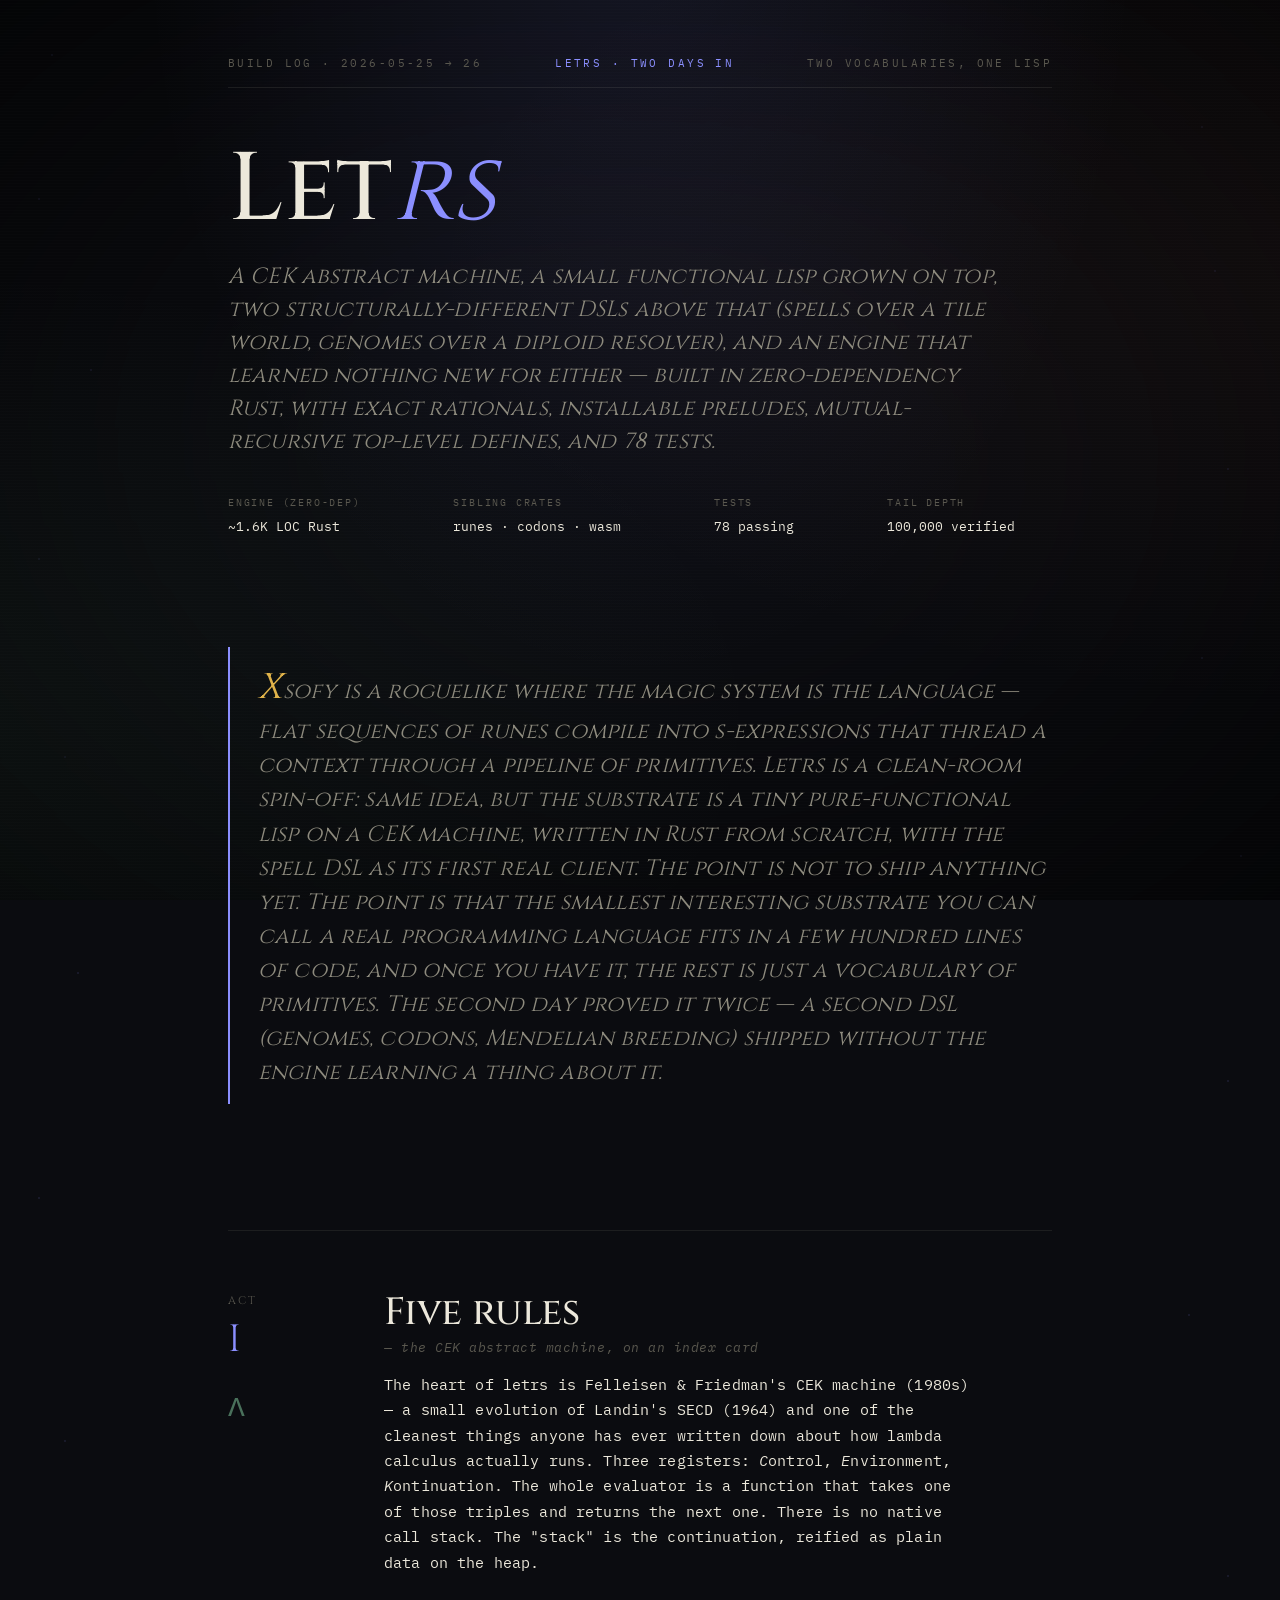
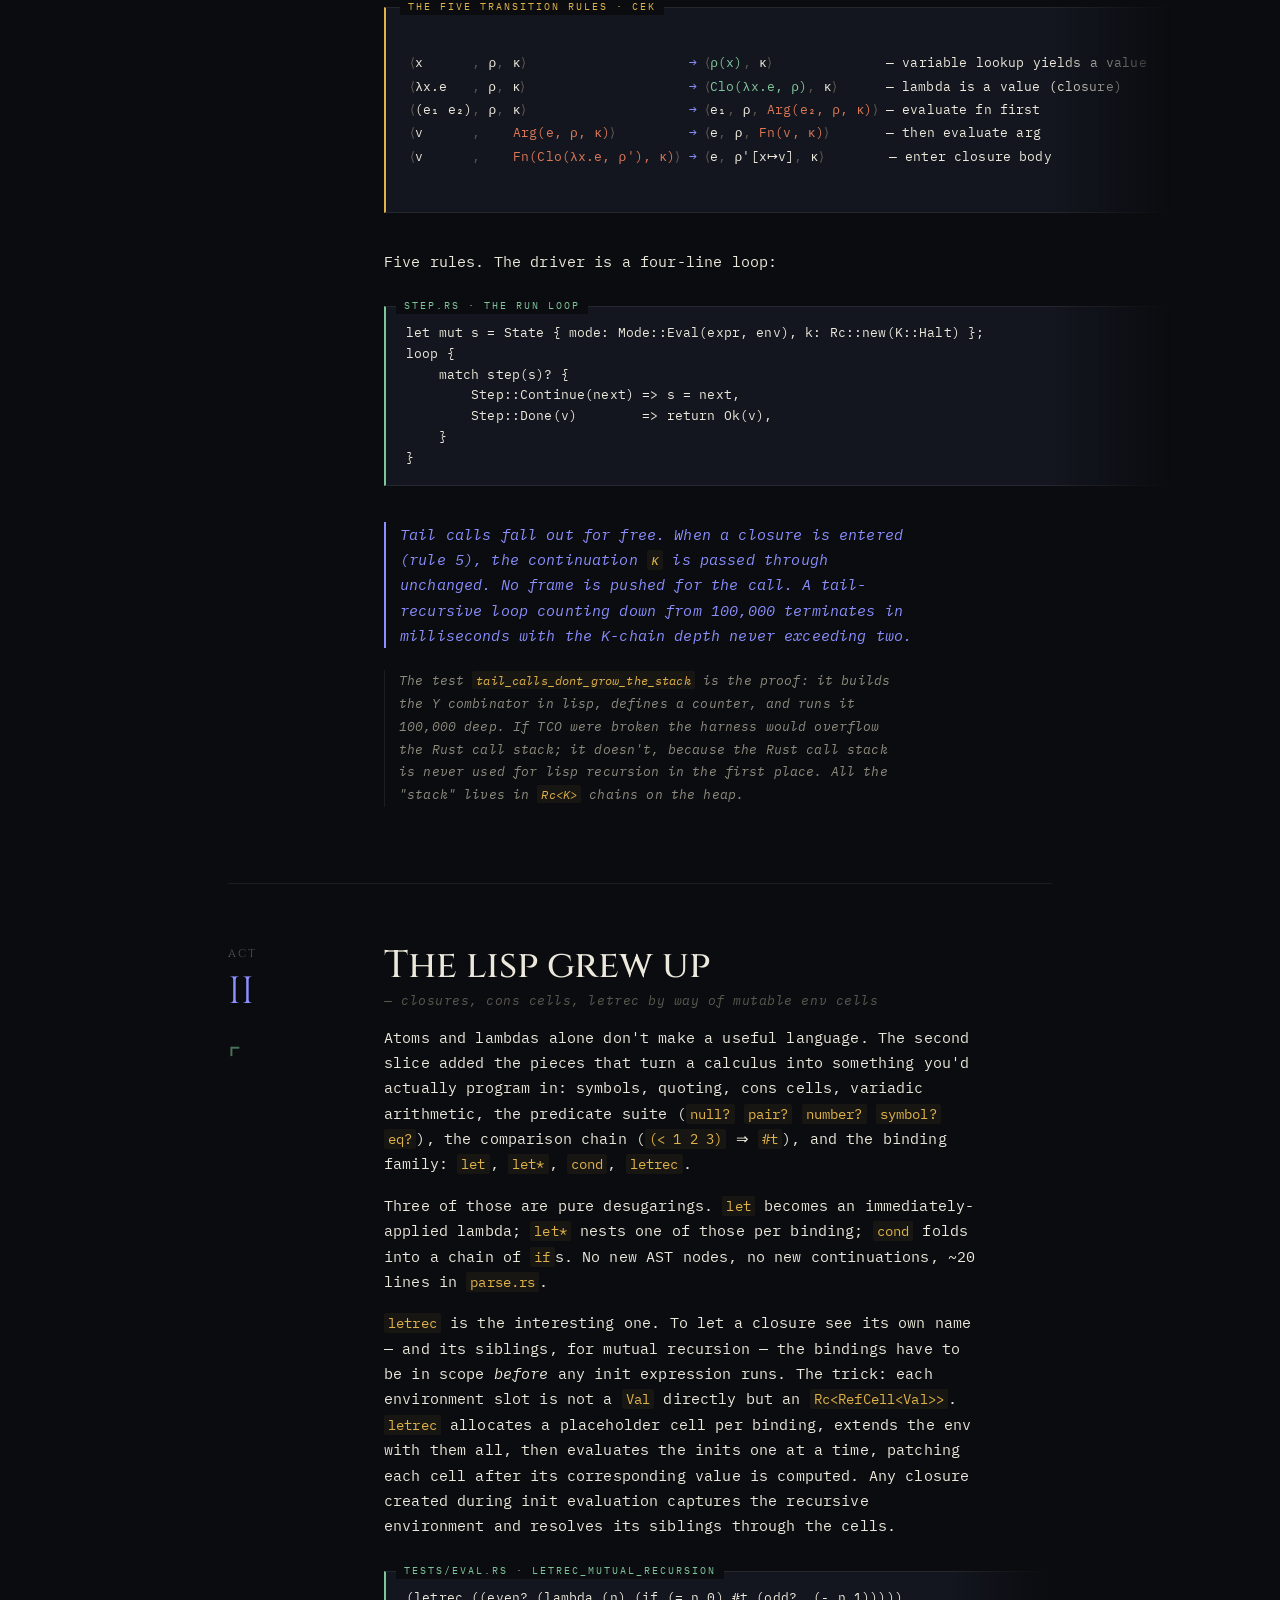
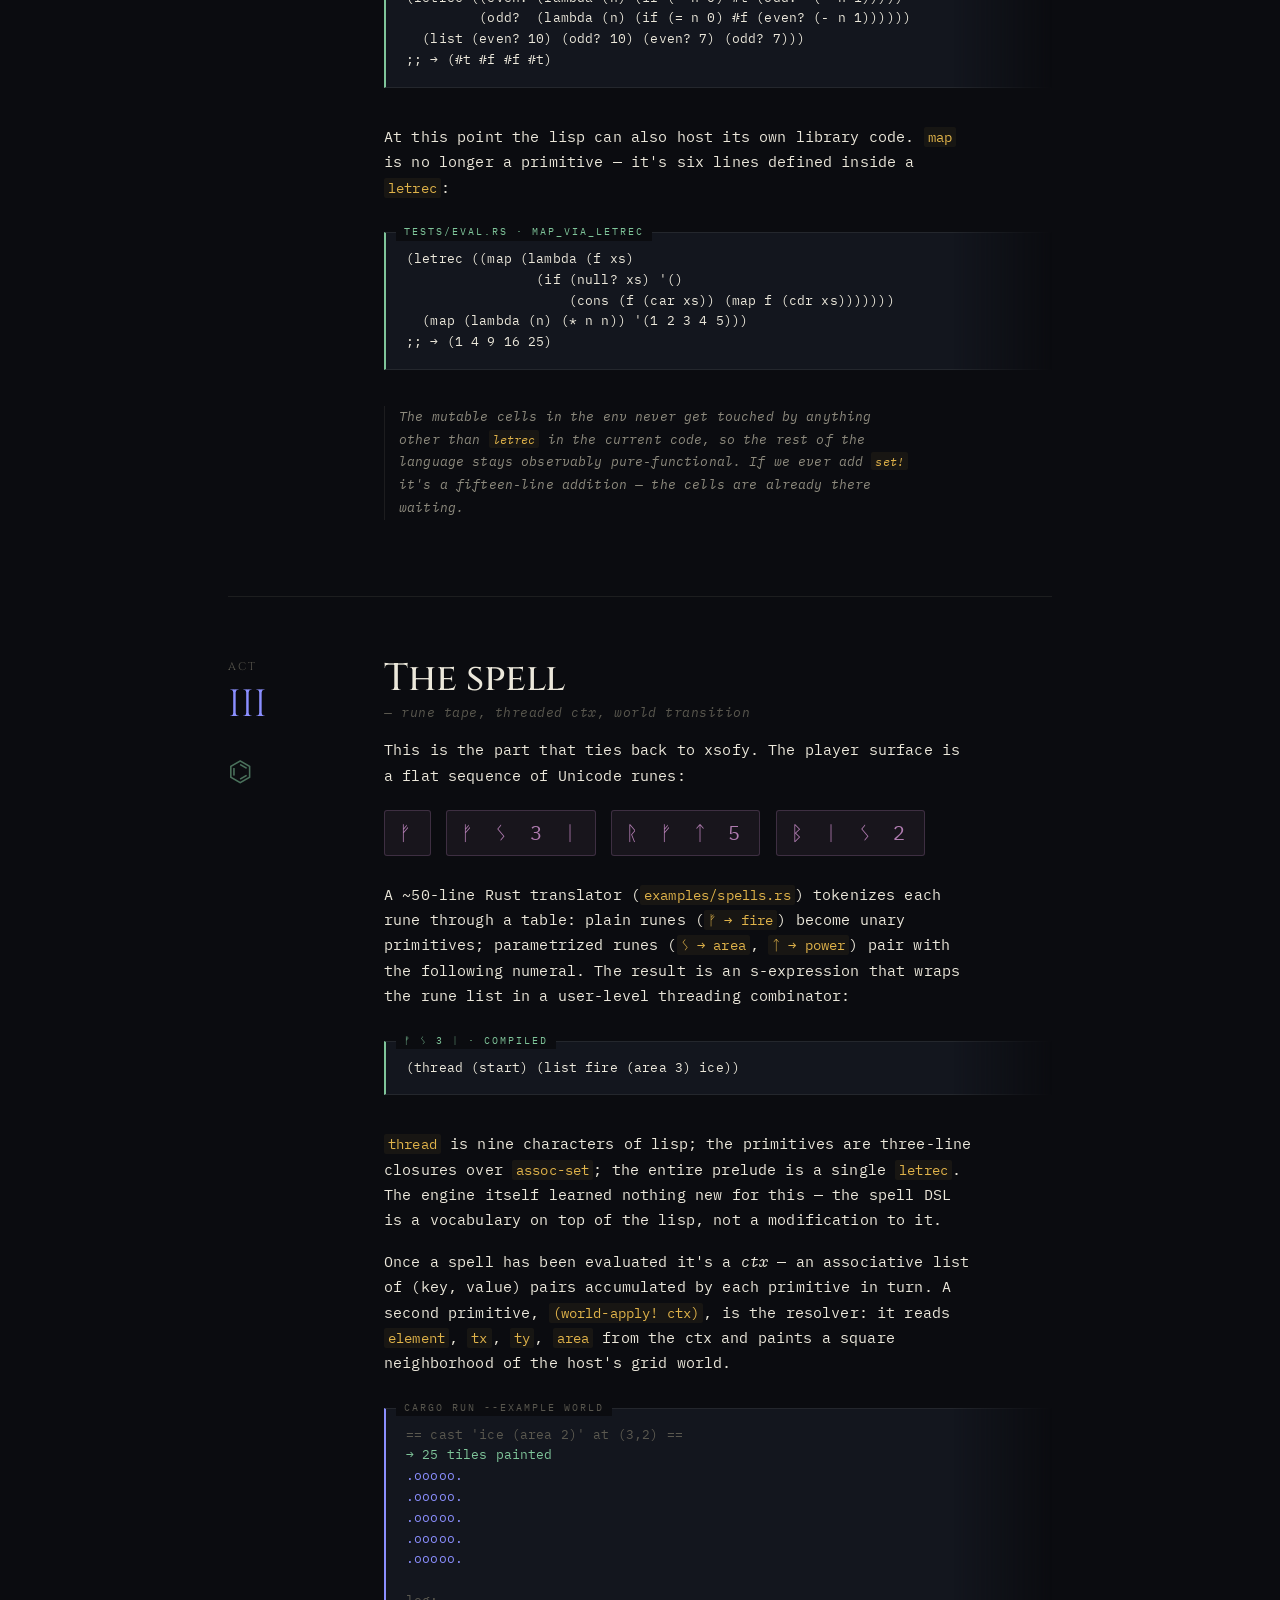
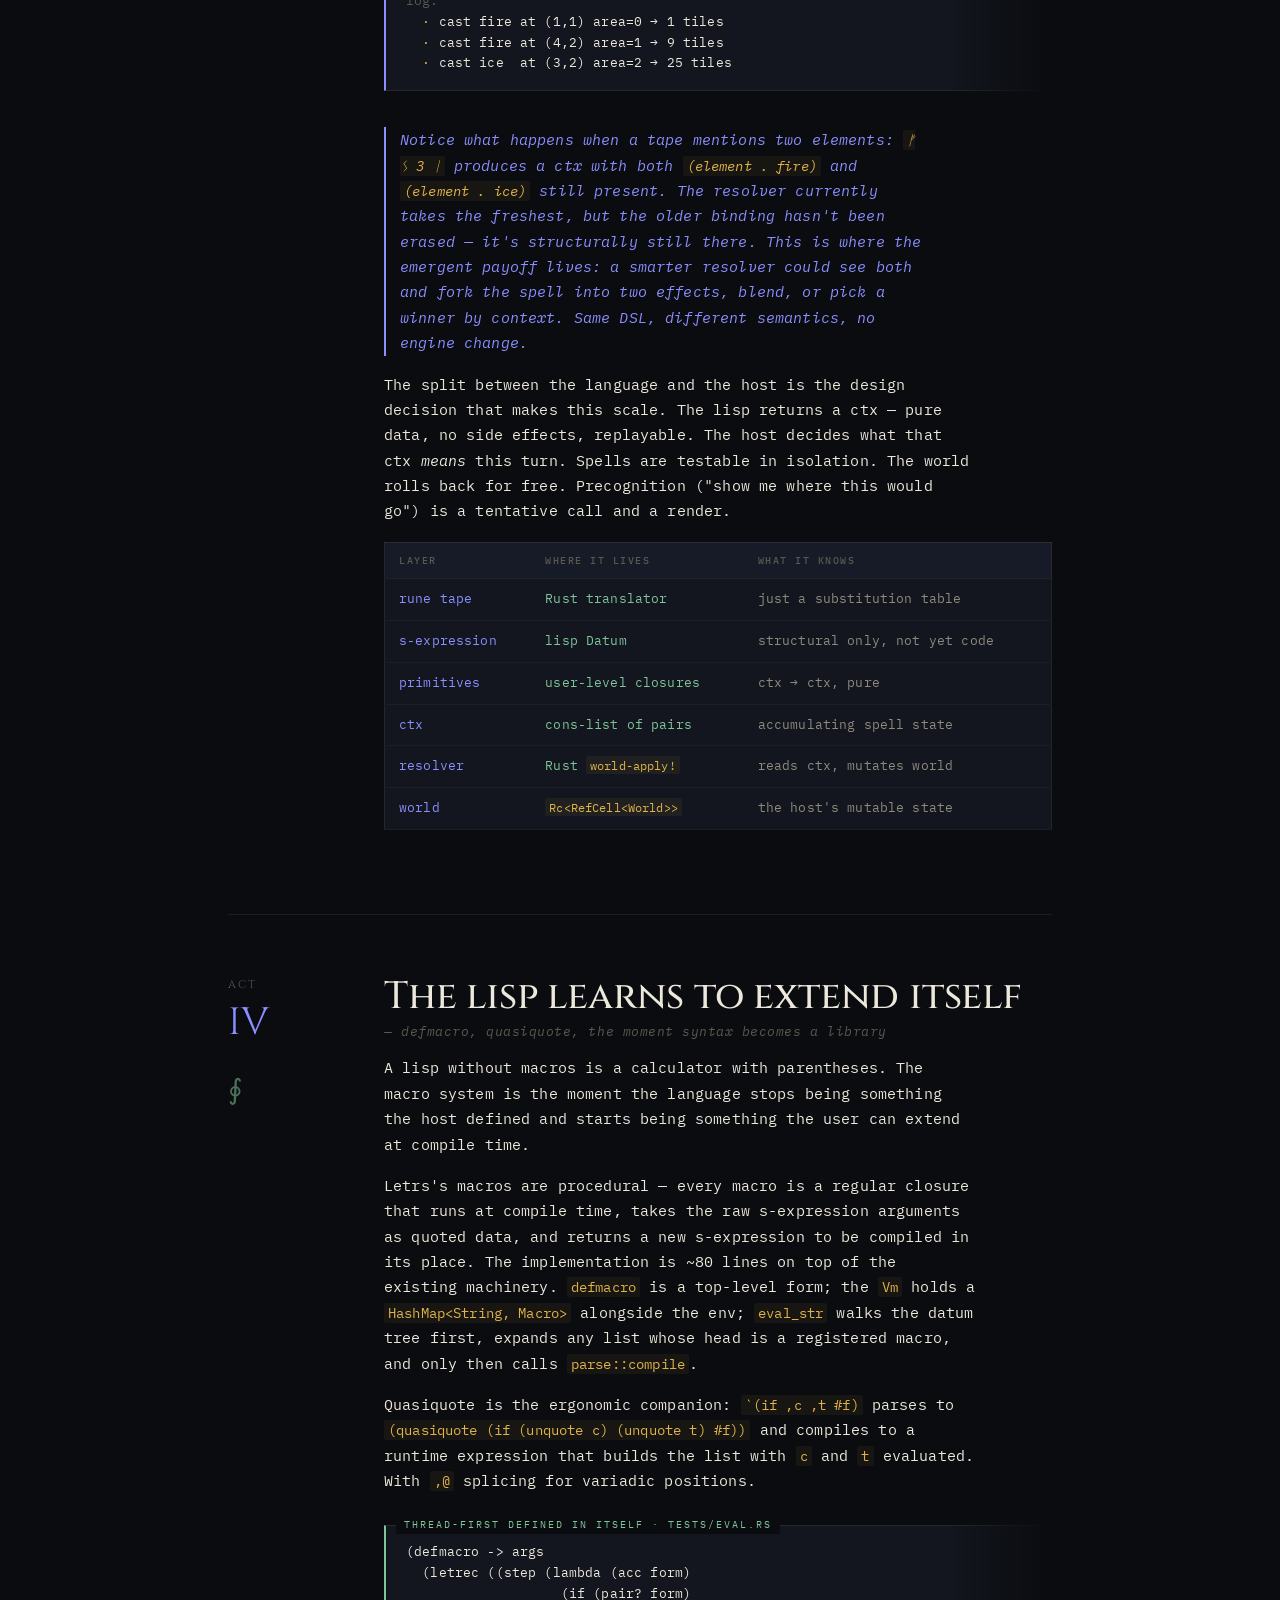
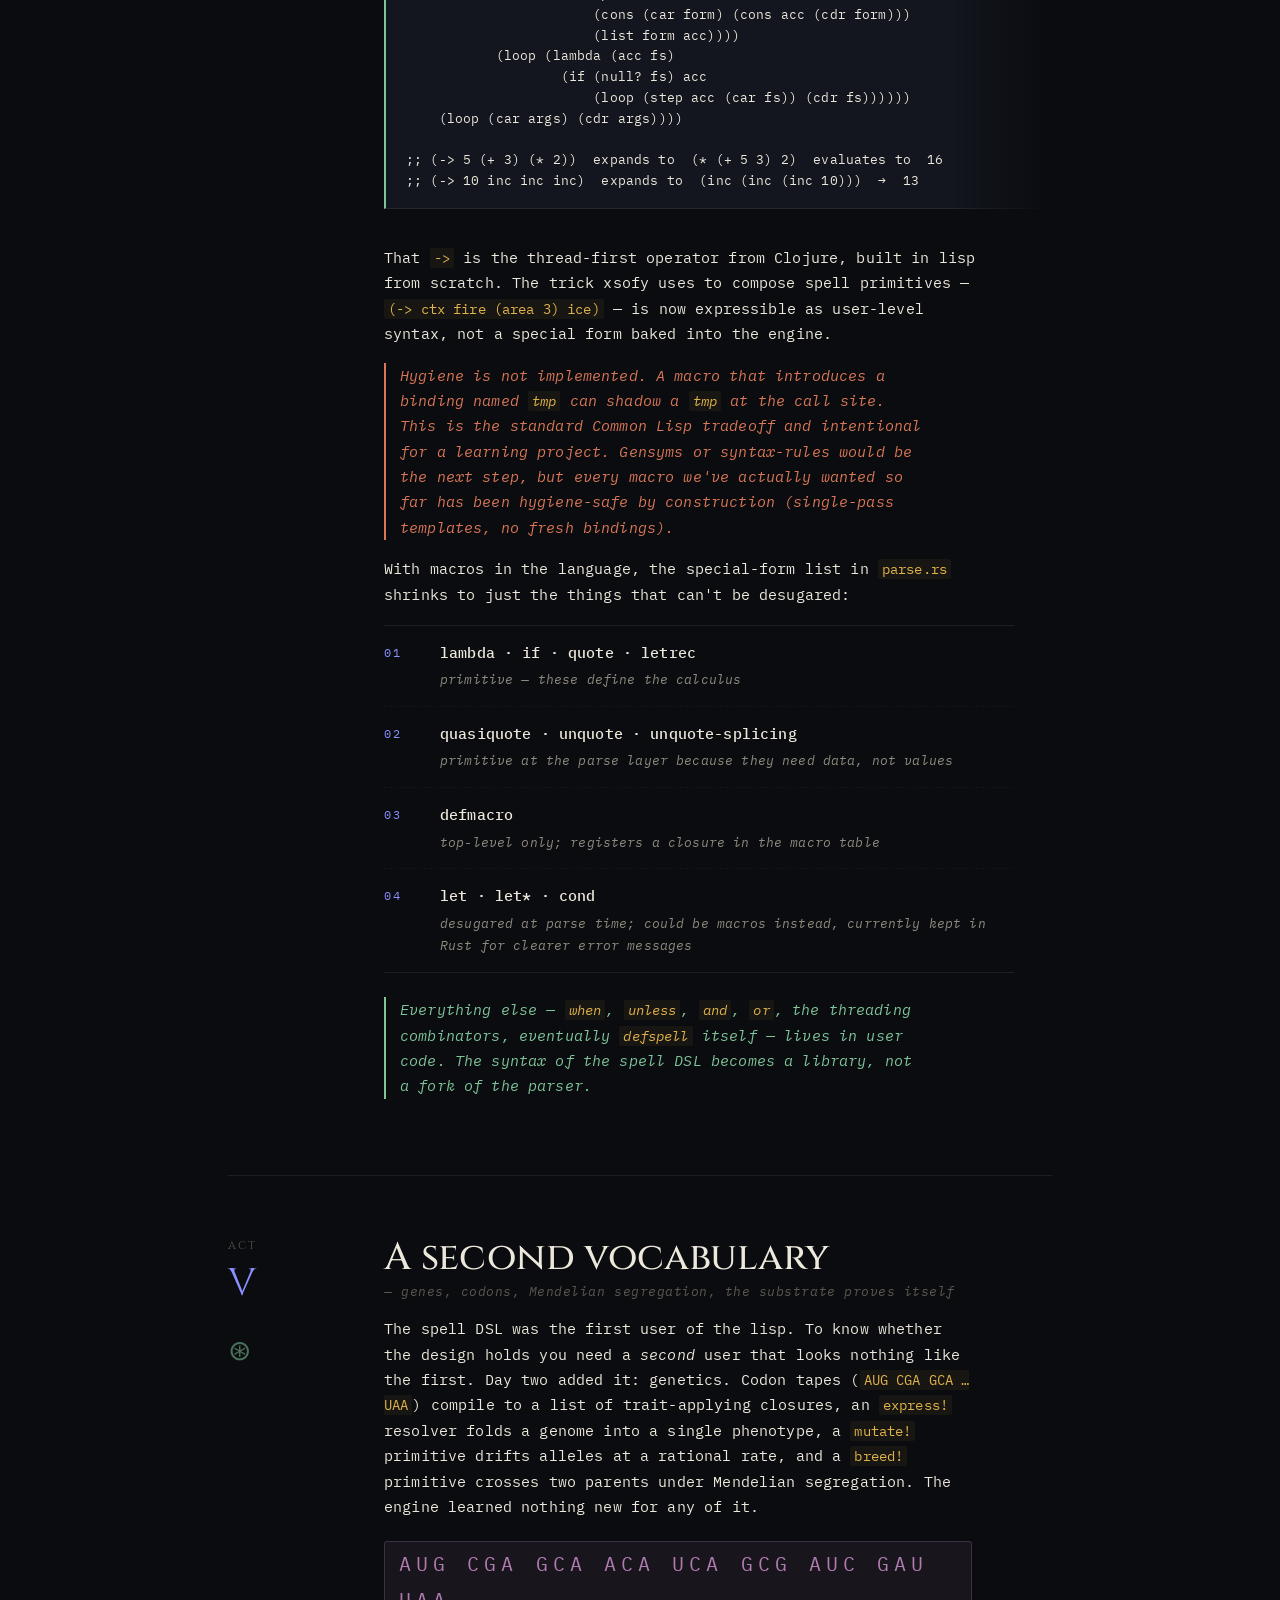
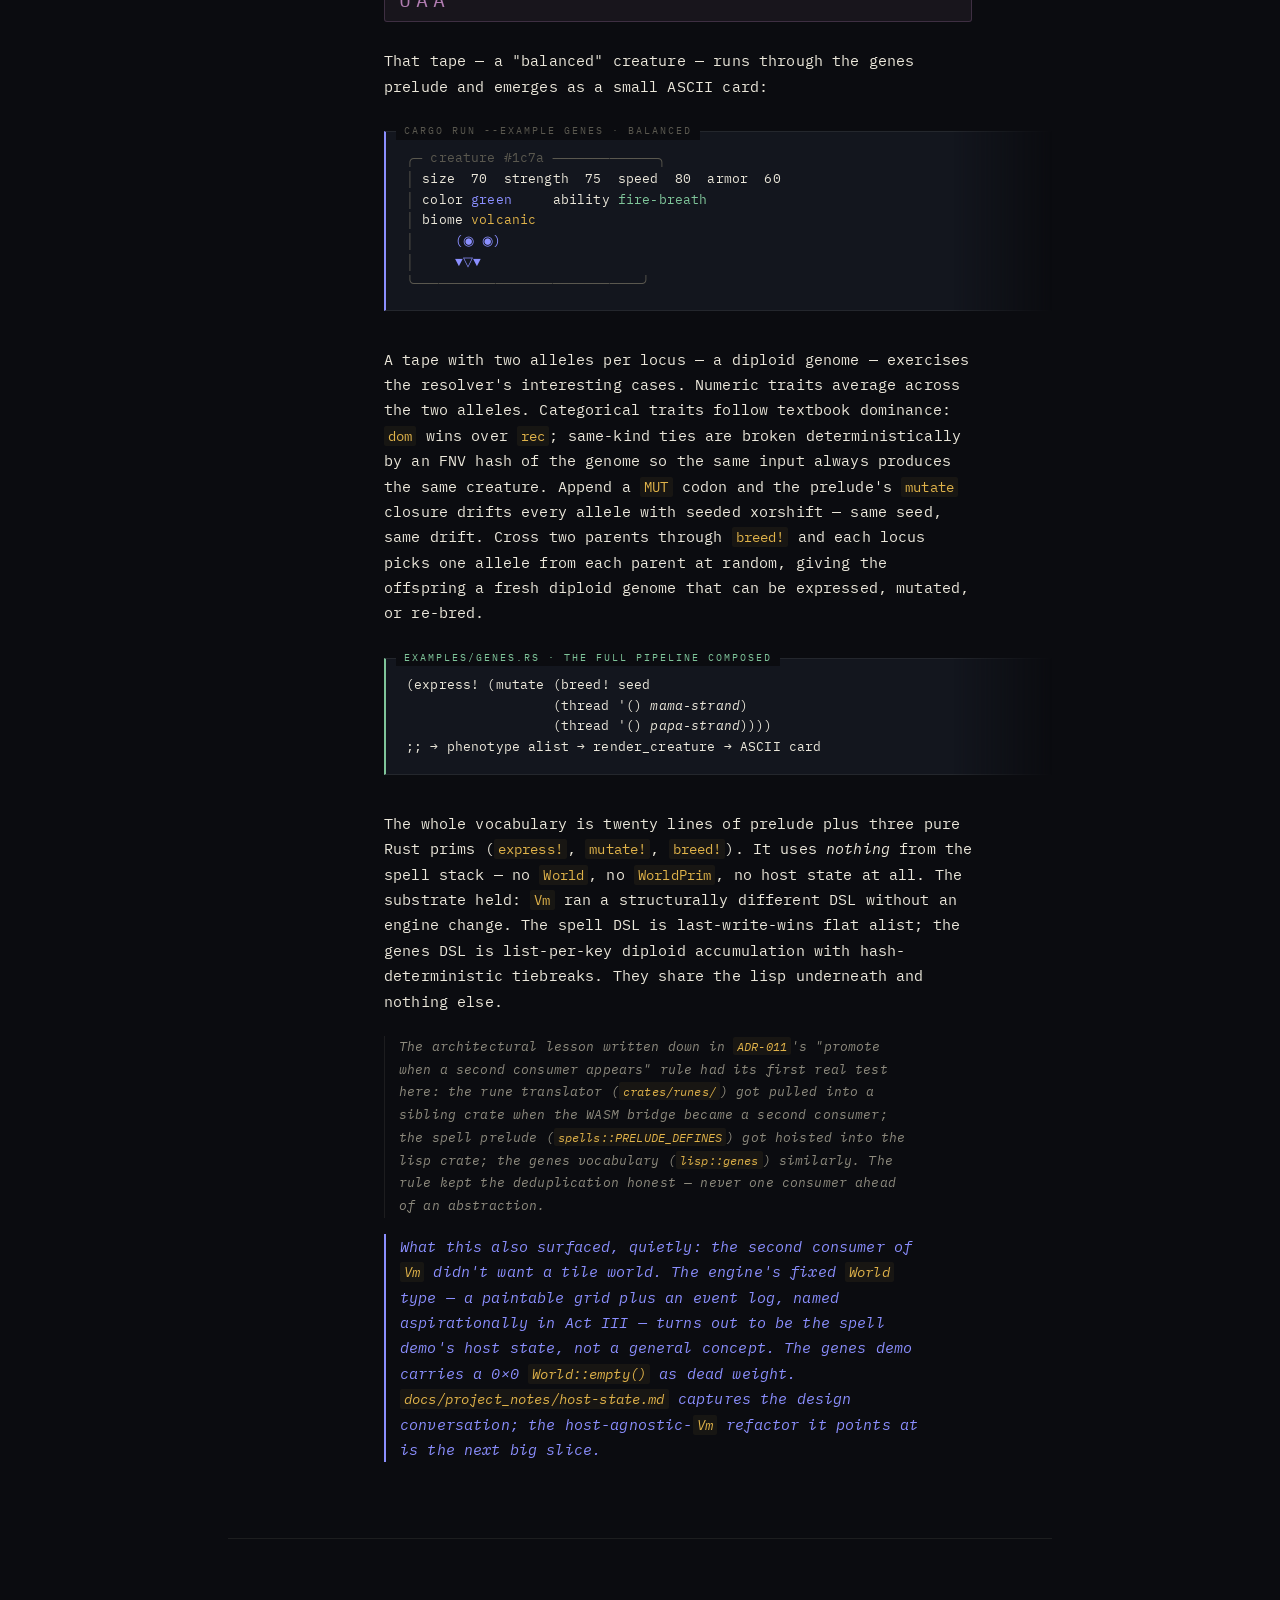
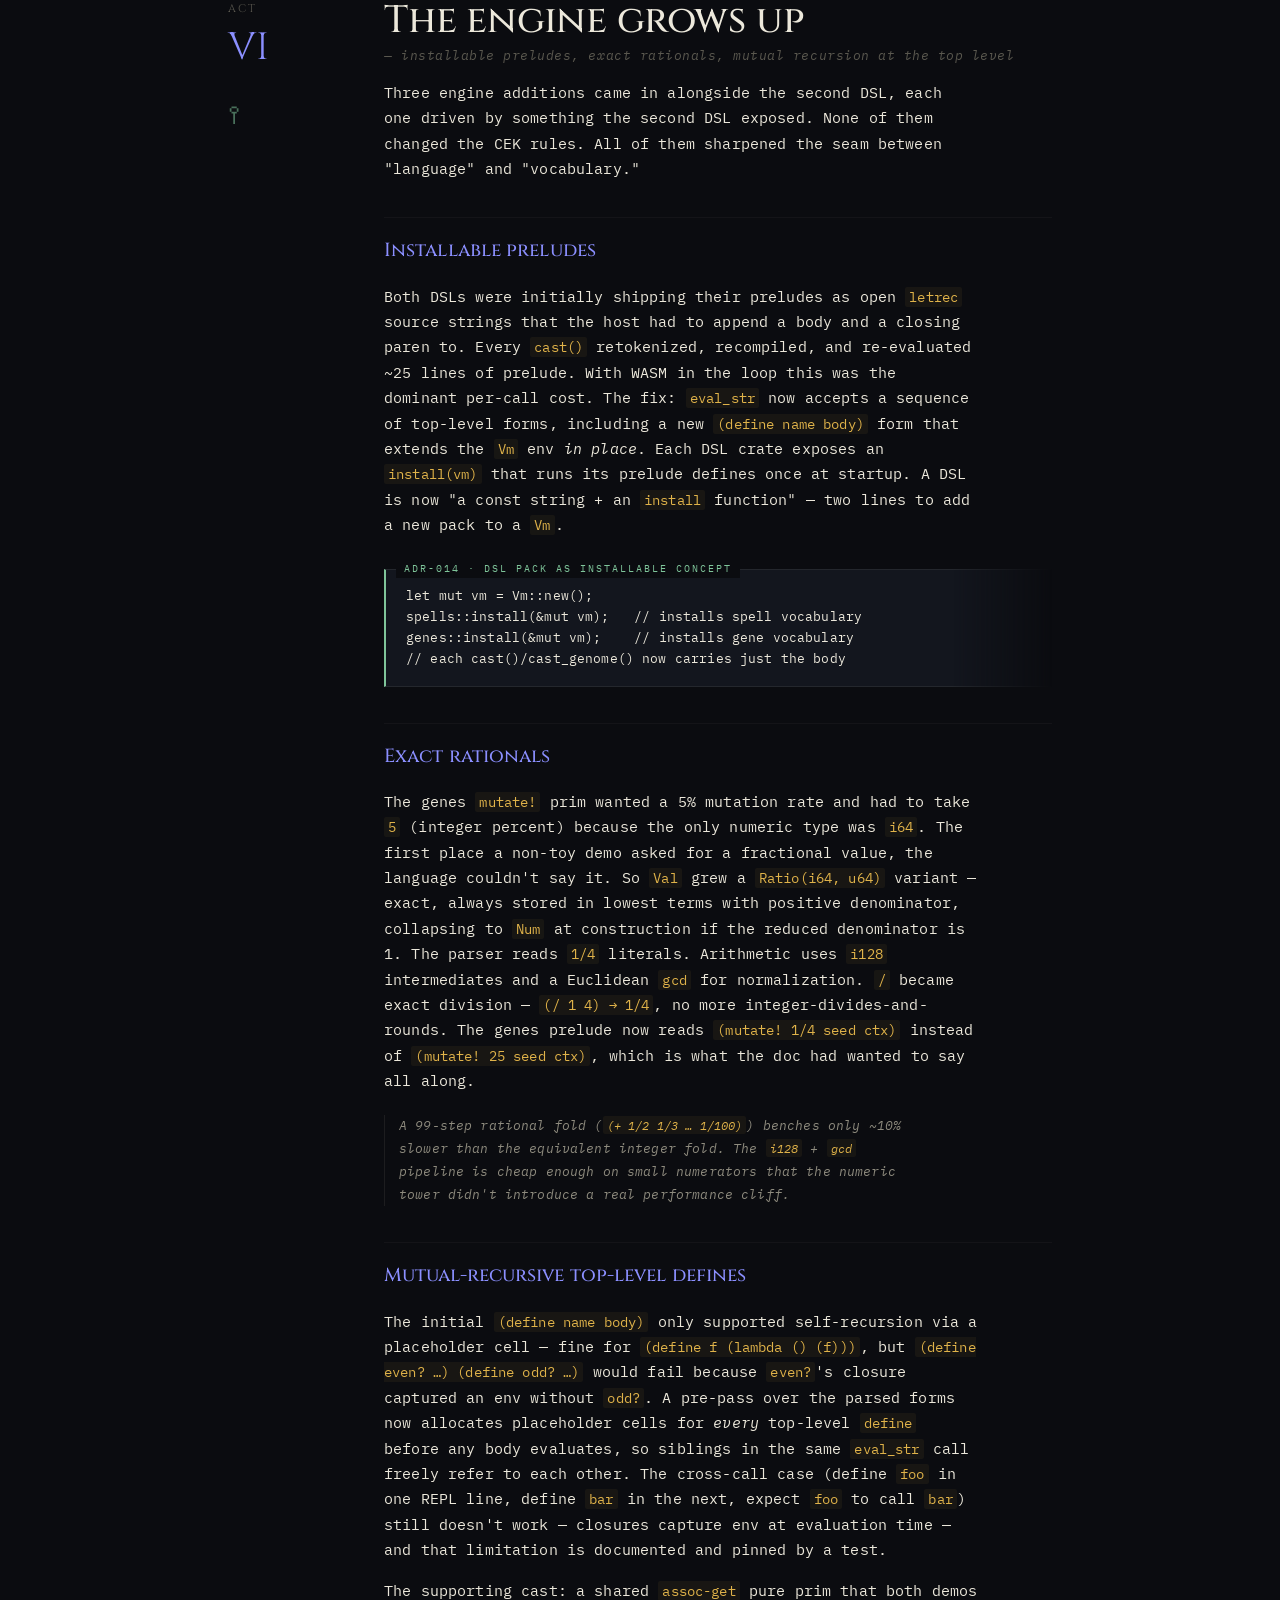
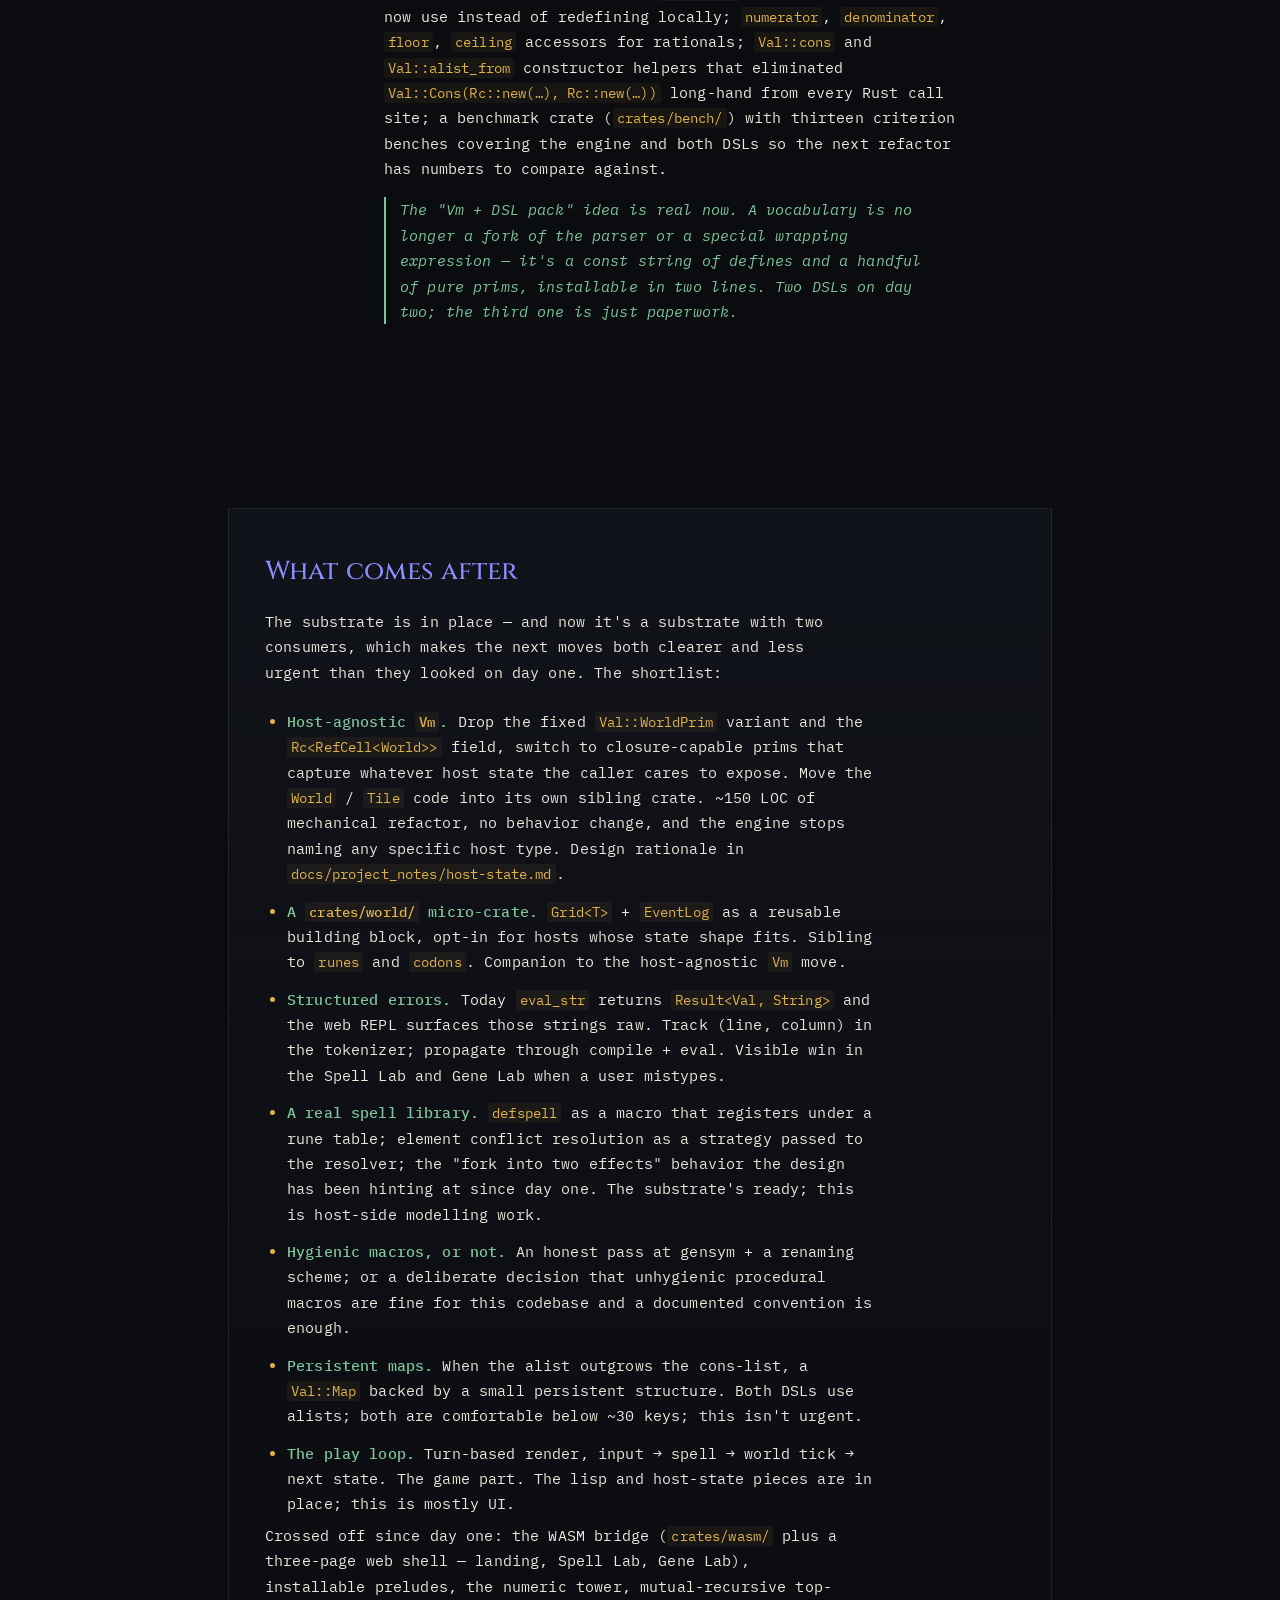
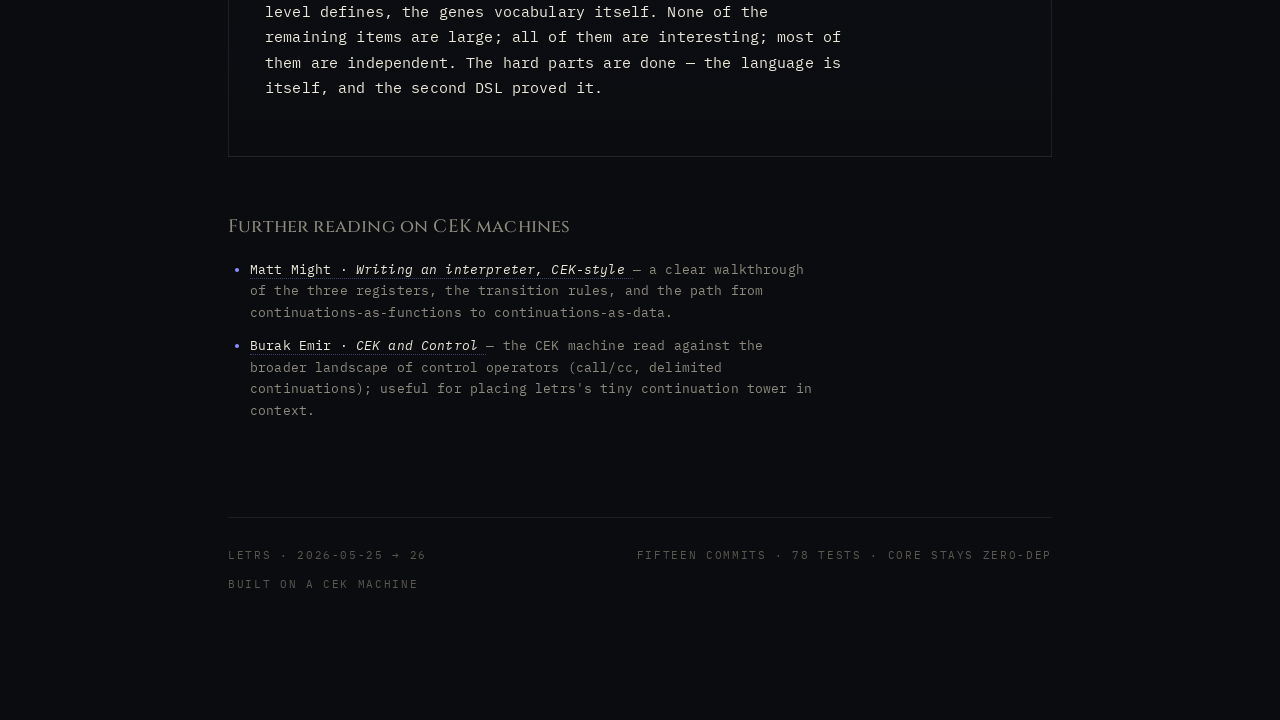
==== docs/letrs.html @ 00bc7cd8 "letrs.html: fade right edge of ASCII blocks + more breathing room When the CEK transition rules or w" ====
<!doctype html>
<html lang="en">
<head>
  <meta charset="utf-8">
  <meta name="viewport" content="width=device-width, initial-scale=1">
  <title>Letrs · Five Rules and a Spell</title>
  <link rel="preconnect" href="https://fonts.googleapis.com">
  <link rel="preconnect" href="https://fonts.gstatic.com" crossorigin>
  <link href="https://fonts.googleapis.com/css2?family=Cinzel:wght@400;500;600;700&family=IBM+Plex+Mono:ital,wght@0,300;0,400;0,500;0,600;1,400&display=swap" rel="stylesheet">
  <style>
    :root {
      --bg:        #0b0c10;
      --bg-rise:   #11131a;
      --panel:     #13161e;
      --ink:       #ece8db;
      --ink-dim:   #8e8b7e;
      --ink-dust:  #5a584f;
      --rule:      rgba(236, 232, 219, 0.08);
      --rule-soft: rgba(236, 232, 219, 0.04);
      --indigo:    #8b8fff;
      --sage:      #7fc59a;
      --copper:    #d97757;
      --honey:     #e0b34a;
      --plum:      #b07cb0;
      --display:   "Cinzel", "Iowan Old Style", "Palatino", serif;
      --mono:      "IBM Plex Mono", "Menlo", "Consolas", monospace;
    }

    * { box-sizing: border-box; margin: 0; padding: 0; }
    html { background: var(--bg); color: var(--ink); -webkit-font-smoothing: antialiased; }
    body {
      font-family: var(--mono);
      font-size: 14.5px;
      line-height: 1.75;
      letter-spacing: 0.01em;
      min-height: 100vh;
      overflow-x: hidden;
      position: relative;
    }

    body::before {
      content: "";
      position: fixed; inset: 0; pointer-events: none;
      background: repeating-linear-gradient(
        to bottom,
        rgba(255,255,255,0.012) 0px,
        rgba(255,255,255,0.012) 1px,
        transparent 1px,
        transparent 3px
      );
      z-index: 1;
    }
    body::after {
      content: "";
      position: fixed; inset: 0; pointer-events: none;
      background:
        radial-gradient(ellipse at 50% -10%, rgba(139, 143, 255, 0.10), transparent 55%),
        radial-gradient(ellipse at -10% 80%, rgba(127, 197, 154, 0.06), transparent 45%),
        radial-gradient(ellipse at 110% 30%, rgba(217, 119, 87, 0.05), transparent 50%),
        radial-gradient(ellipse at 50% 50%, transparent 30%, rgba(0,0,0,0.6) 100%);
      z-index: 0;
    }

    /* Drifting motes */
    .motes { position: fixed; inset: 0; pointer-events: none; z-index: 0; }
    .motes span {
      position: absolute;
      width: 2px; height: 2px;
      background: var(--indigo);
      border-radius: 50%;
      opacity: 0;
      animation: mote-drift 14s ease-in-out infinite, mote-fade 2s ease-out forwards;
    }
    @keyframes mote-fade { 0% { opacity: 0; } 100% { opacity: 0.14; } }
    @keyframes mote-drift {
      0%, 100% { transform: translateY(0); opacity: 0.08; }
      50%      { transform: translateY(-10px); opacity: 0.22; }
    }

    .frame {
      position: relative;
      z-index: 2;
      max-width: 920px;
      margin: 0 auto;
      /* clamp the horizontal padding so wide viewports don't keep
         eating into the 920px max-width frame. The mobile media
         query below tightens this further. */
      padding: 6vh clamp(20px, 5vw, 48px) 14vh;
    }

    /* ─── Masthead ──────────────────────────────────────────── */
    .mast { margin-bottom: 12vh; position: relative; }
    .mast .strip {
      display: flex; justify-content: space-between; align-items: baseline;
      font-size: 11px; letter-spacing: 0.22em; text-transform: uppercase;
      color: var(--ink-dust);
      border-bottom: 1px solid var(--rule);
      padding-bottom: 14px;
      margin-bottom: 56px;
    }
    .mast .strip .here { color: var(--indigo); }

    .mast h1 {
      font-family: var(--display);
      font-weight: 500;
      font-size: clamp(48px, 8vw, 96px);
      line-height: 0.96;
      letter-spacing: -0.005em;
      color: var(--ink);
      margin-bottom: 24px;
    }
    .mast h1 .sigil {
      font-style: italic;
      font-weight: 400;
      color: var(--indigo);
      letter-spacing: 0;
    }
    .mast .sub {
      font-family: var(--display);
      font-style: italic;
      font-weight: 400;
      font-size: clamp(17px, 1.8vw, 22px);
      color: var(--ink-dim);
      max-width: 60ch;
      margin-bottom: 36px;
      line-height: 1.5;
    }
    .mast .seal {
      display: grid;
      grid-template-columns: repeat(4, auto);
      gap: 36px 56px;
      font-size: 12px;
      letter-spacing: 0.1em;
      text-transform: uppercase;
      color: var(--ink-dust);
    }
    .mast .seal dt { color: var(--ink-dust); font-size: 10px; margin-bottom: 4px; letter-spacing: 0.18em; }
    .mast .seal dd { color: var(--ink); font-family: var(--mono); font-size: 13px; letter-spacing: 0; text-transform: none; }

    /* ─── Prelude ──────────────────────────────────────────── */
    .prelude {
      font-family: var(--display);
      font-style: italic;
      font-weight: 400;
      font-size: clamp(18px, 1.9vw, 22px);
      line-height: 1.55;
      color: var(--ink-dim);
      max-width: 64ch;
      margin: 0 0 14vh 0;
      padding: 14px 0 14px 28px;
      border-left: 2px solid var(--indigo);
    }
    .prelude::first-letter {
      font-size: 1.6em;
      color: var(--honey);
      padding-right: 0.05em;
    }

    /* ─── Acts ──────────────────────────────────────────── */
    .act {
      display: grid;
      grid-template-columns: 120px 1fr;
      gap: 36px;
      padding: 60px 0;
      border-top: 1px solid var(--rule);
      position: relative;
    }
    .act .glyph {
      font-family: var(--display);
      font-weight: 400;
      letter-spacing: 0.18em;
      color: var(--ink-dust);
      font-size: 11px;
      text-transform: uppercase;
    }
    .act .glyph .roman {
      display: block;
      font-size: 38px;
      color: var(--indigo);
      letter-spacing: 0;
      line-height: 1;
      margin-top: 10px;
      font-family: var(--display);
      font-weight: 400;
    }
    .act .glyph .mark {
      display: block;
      font-size: 28px;
      color: var(--sage);
      margin-top: 22px;
      opacity: 0.55;
      font-family: var(--mono);
    }

    .act h2 {
      font-family: var(--display);
      font-weight: 500;
      font-size: clamp(26px, 3.2vw, 38px);
      letter-spacing: -0.005em;
      color: var(--ink);
      margin-bottom: 6px;
      line-height: 1.15;
    }
    .act h2 .tag {
      display: block;
      font-family: var(--mono);
      font-style: italic;
      font-weight: 400;
      font-size: 13px;
      letter-spacing: 0.04em;
      color: var(--ink-dust);
      margin-top: 6px;
    }
    .act h3.subact {
      font-family: var(--display);
      font-weight: 500;
      font-size: 19px;
      letter-spacing: 0.005em;
      color: var(--indigo);
      margin: 36px 0 8px;
      padding-top: 16px;
      border-top: 1px solid var(--rule-soft);
    }

    .act p { margin: 16px 0; max-width: 66ch; color: var(--ink); }
    .act p.aside {
      color: var(--ink-dim);
      font-size: 13px;
      font-style: italic;
      border-left: 1px solid var(--rule);
      padding-left: 14px;
      margin-top: 22px;
    }
    .act p.note {
      color: var(--indigo);
      font-style: italic;
      border-left: 2px solid var(--indigo);
      padding-left: 14px;
      max-width: 60ch;
    }
    .act p.warn {
      color: var(--copper);
      font-style: italic;
      border-left: 2px solid var(--copper);
      padding-left: 14px;
      max-width: 60ch;
    }
    .act p.lift {
      color: var(--sage);
      font-style: italic;
      border-left: 2px solid var(--sage);
      padding-left: 14px;
      max-width: 60ch;
    }

    .act ul { margin: 14px 0 18px 0; padding-left: 22px; max-width: 66ch; }
    .act ul li { color: var(--ink); margin: 6px 0; }
    .act ul li::marker { color: var(--indigo); }

    .act .term, .act .code {
      background: var(--panel);
      border: 1px solid var(--rule);
      border-left: 2px solid var(--indigo);
      padding: 16px 20px;
      font-size: 13px;
      line-height: 1.6;
      color: var(--ink);
      overflow-x: auto;
      /* Fade the rightmost ~15% so wide ASCII drifts off into the
         page bg instead of hard-clipping or showing a scrollbar.
         For blocks that fit, the masked area is whitespace + right
         border, so the only visible effect is a softer right edge. */
      -webkit-mask-image: linear-gradient(to right, black 85%, transparent 100%);
              mask-image: linear-gradient(to right, black 85%, transparent 100%);
      position: relative;
      white-space: pre;
      font-family: var(--mono);
    }
    .act .code { border-left-color: var(--sage); }

    .term .o   { color: var(--ink-dim); }
    .term .ok  { color: var(--sage); }
    .term .hl  { color: var(--honey); }
    .term .dim { color: var(--ink-dust); }
    .term .hot { color: var(--copper); }
    .term .vio { color: var(--indigo); }
    .term .tea { color: var(--sage); }
    .term .rune { color: var(--plum); font-size: 1.15em; }

    code { font-family: var(--mono); color: var(--honey); font-size: 0.95em; background: rgba(224,179,74,0.06); padding: 1px 4px; border-radius: 2px; }
    a { color: var(--indigo); text-decoration: none; border-bottom: 1px dotted rgba(139, 143, 255, 0.4); }
    a:hover { border-bottom-style: solid; }

    /* Comparison table */
    .compare {
      width: 100%;
      border-collapse: collapse;
      font-size: 13px;
      margin: 18px 0 24px;
      background: var(--panel);
      border: 1px solid var(--rule);
    }
    .compare th, .compare td {
      text-align: left;
      padding: 9px 14px;
      border-bottom: 1px solid var(--rule-soft);
      vertical-align: top;
    }
    .compare thead th {
      font-size: 10px;
      letter-spacing: 0.15em;
      text-transform: uppercase;
      color: var(--ink-dust);
      font-weight: 500;
      background: rgba(139, 143, 255, 0.04);
    }
    .compare td.col-a { color: var(--indigo); }
    .compare td.col-b { color: var(--sage); }
    .compare td.col-c { color: var(--ink-dim); }
    .compare tbody tr:hover { background: rgba(139,143,255,0.03); }

    /* Transition diagram */
    .rules {
      background: var(--panel);
      border: 1px solid var(--rule);
      border-left: 2px solid var(--honey);
      padding: 20px 24px;
      font-family: var(--mono);
      font-size: 13px;
      line-height: 1.8;
      color: var(--ink);
      -webkit-mask-image: linear-gradient(to right, black 85%, transparent 100%);
              mask-image: linear-gradient(to right, black 85%, transparent 100%);
      white-space: pre;
      overflow-x: auto;
      position: relative;
    }
    .rules .lab { color: var(--ink-dust); }
    .rules .arr { color: var(--indigo); }
    .rules .v   { color: var(--sage); }
    .rules .k   { color: var(--copper); }

    /* Box wrapper — holds the label OUTSIDE the inner element's
       overflow-x:auto clip region. Without this, the spec quirk where
       any non-visible overflow clips both axes slices off the top of
       the label. The wrapper itself is just position + margin. */
    .boxed { position: relative; margin: 32px 0 36px; }
    .boxed::before {
      content: attr(data-label);
      position: absolute; top: -9px;
      background: var(--bg);
      padding: 0 8px;
      font-size: 10px;
      letter-spacing: 0.2em;
      text-transform: uppercase;
      z-index: 2;
    }
    .boxed.code-wrap::before  { left: 12px; color: var(--sage); }
    .boxed.term-wrap::before  { left: 12px; color: var(--ink-dust); }
    .boxed.rules-wrap::before { left: 16px; color: var(--honey); }

    /* Counter list (tiers) */
    .tiers {
      margin: 18px 0 24px;
      counter-reset: tier;
      list-style: none;
      padding: 0;
    }
    .tiers li {
      padding: 14px 0 14px 56px;
      position: relative;
      border-top: 1px dashed var(--rule-soft);
      counter-increment: tier;
      max-width: 70ch;
    }
    .tiers li:first-child { border-top: 1px solid var(--rule); }
    .tiers li:last-child  { border-bottom: 1px solid var(--rule); }
    .tiers li::before {
      content: counter(tier, decimal-leading-zero);
      position: absolute; left: 0; top: 16px;
      font-size: 12px;
      letter-spacing: 0.18em;
      color: var(--indigo);
      font-family: var(--mono);
    }
    .tiers li strong { color: var(--ink); font-weight: 500; }
    .tiers li .why {
      display: block;
      color: var(--ink-dim);
      font-size: 13px;
      font-style: italic;
      margin-top: 4px;
    }

    /* Tape — for the rune lines */
    .tape {
      display: inline-block;
      background: rgba(176, 124, 176, 0.08);
      border: 1px solid rgba(176, 124, 176, 0.25);
      padding: 4px 14px;
      margin: 4px 6px 4px 0;
      font-size: 1.4em;
      letter-spacing: 0.25em;
      color: var(--plum);
      border-radius: 3px;
    }

    /* Coda */
    .coda {
      margin-top: 12vh;
      padding: 40px 36px 44px;
      border: 1px solid var(--rule);
      background: linear-gradient(180deg, var(--bg-rise), var(--bg));
      position: relative;
    }
    .coda h3 {
      font-family: var(--display);
      font-weight: 500;
      font-size: 26px;
      color: var(--indigo);
      margin-bottom: 14px;
    }
    .coda p { color: var(--ink); max-width: 66ch; margin-bottom: 12px; }
    .coda ul { margin: 18px 0 0 22px; padding: 0; }
    .coda li {
      padding: 6px 0;
      color: var(--ink);
      max-width: 66ch;
    }
    .coda li::marker { color: var(--honey); }
    .coda li strong { color: var(--sage); font-weight: 500; }

    /* Further reading */
    .further { margin-top: 6vh; max-width: 66ch; }
    .further h3 {
      font-family: var(--display);
      font-weight: 500;
      font-size: 18px;
      color: var(--ink-dim);
      letter-spacing: 0.01em;
      margin-bottom: 10px;
    }
    .further ul { margin: 0; padding-left: 22px; }
    .further li {
      color: var(--ink-dim);
      font-size: 13px;
      line-height: 1.65;
      padding: 6px 0;
    }
    .further li::marker { color: var(--indigo); }
    .further a {
      color: var(--ink);
      text-decoration: none;
      border-bottom: 1px dotted rgba(139, 143, 255, 0.4);
    }
    .further a:hover { border-bottom-style: solid; }

    /* Colophon */
    .colophon {
      margin-top: 10vh;
      padding-top: 28px;
      border-top: 1px solid var(--rule);
      display: flex; justify-content: space-between;
      font-size: 11px;
      letter-spacing: 0.15em;
      text-transform: uppercase;
      color: var(--ink-dust);
      flex-wrap: wrap;
      gap: 10px;
    }

    /* Staggered reveal */
    .act { opacity: 0; transform: translateY(14px); animation: enter 0.8s ease-out forwards; }
    .act:nth-of-type(1) { animation-delay: 0.30s; }
    .act:nth-of-type(2) { animation-delay: 0.42s; }
    .act:nth-of-type(3) { animation-delay: 0.54s; }
    .act:nth-of-type(4) { animation-delay: 0.66s; }
    @keyframes enter { to { opacity: 1; transform: translateY(0); } }

    .mast h1, .mast .sub, .mast .strip, .mast .seal {
      opacity: 0; animation: enter 0.8s ease-out forwards;
    }
    .mast .strip { animation-delay: 0.05s; }
    .mast h1    { animation-delay: 0.18s; }
    .mast .sub  { animation-delay: 0.32s; }
    .mast .seal { animation-delay: 0.48s; }

    @media (max-width: 720px) {
      .frame { padding: 6vh 4vw 14vh; }
      .act { grid-template-columns: 1fr; gap: 14px; padding: 44px 0; }
      .act > * { min-width: 0; }
      .act .glyph { display: flex; gap: 20px; align-items: baseline; }
      .act .glyph .roman { margin-top: 0; font-size: 24px; }
      .act .glyph .mark  { margin-top: 0; font-size: 20px; }
      .mast .seal { grid-template-columns: repeat(2, auto); gap: 24px; }
      .compare th, .compare td { padding: 7px 10px; font-size: 12px; }
      .rules, .act .term, .act .code {
        font-size: 10px;
        padding: 32px 10px 12px;
        letter-spacing: -0.1em;
      }
      .boxed::before {
        top: 0; left: 0; right: 0;
        background: rgba(255, 255, 255, 0.025);
        padding: 7px 12px;
        border-bottom: 1px solid var(--rule-soft);
      }
      .coda { margin-top: 6vh; padding: 24px 18px 28px; }
      .coda h3 { font-size: 22px; margin-bottom: 10px; }
      .coda ul { margin-top: 12px; }
      .coda li { padding: 4px 0; }
    }
  </style>
</head>
<body>

  <div class="motes" aria-hidden="true">
    <span style="top:  6vh; left:  4vw"></span>
    <span style="top: 14vh; right: 6vw"></span>
    <span style="top: 22vh; left:  3vw"></span>
    <span style="top: 30vh; right: 5vw"></span>
    <span style="top: 41vh; left:  7vw"></span>
    <span style="top: 52vh; right: 4vw"></span>
    <span style="top: 62vh; left:  3vw"></span>
    <span style="top: 73vh; right: 6vw"></span>
    <span style="top: 84vh; left:  5vw"></span>
    <span style="top: 95vh; right: 3vw"></span>
    <span style="top:108vh; left:  6vw"></span>
    <span style="top:120vh; right: 4vw"></span>
    <span style="top:133vh; left:  3vw"></span>
    <span style="top:146vh; right: 7vw"></span>
    <span style="top:160vh; left:  5vw"></span>
    <span style="top:175vh; right: 4vw"></span>
  </div>

  <main class="frame">

    <header class="mast">
      <div class="strip">
        <span>Build log · 2026-05-25 → 26</span>
        <span class="here">letrs · two days in</span>
        <span>Two vocabularies, one lisp</span>
      </div>
      <h1>Let<span class="sigil">rs</span></h1>
      <p class="sub">
        A CEK abstract machine, a small functional lisp grown on top, two structurally-different DSLs above that (spells over a tile world, genomes over a diploid resolver), and an engine that learned nothing new for either — built in zero-dependency Rust, with exact rationals, installable preludes, mutual-recursive top-level defines, and 78 tests.
      </p>
      <dl class="seal">
        <div><dt>Engine (zero-dep)</dt><dd>~1.6K LOC Rust</dd></div>
        <div><dt>Sibling crates</dt><dd>runes · codons · wasm</dd></div>
        <div><dt>Tests</dt><dd>78 passing</dd></div>
        <div><dt>Tail depth</dt><dd>100,000 verified</dd></div>
      </dl>
    </header>

    <p class="prelude">
      Xsofy is a roguelike where the magic system <em>is</em> the language — flat sequences of runes compile into s-expressions that thread a context through a pipeline of primitives. Letrs is a clean-room spin-off: same idea, but the substrate is a tiny pure-functional lisp on a CEK machine, written in Rust from scratch, with the spell DSL as its first real client. The point is not to ship anything yet. The point is that the smallest interesting substrate you can call a real programming language fits in a few hundred lines of code, and once you have it, the rest is just a vocabulary of primitives. The second day proved it twice — a second DSL (genomes, codons, Mendelian breeding) shipped without the engine learning a thing about it.
    </p>

    <section class="act">
      <div class="glyph">
        Act
        <span class="roman">I</span>
        <span class="mark">λ</span>
      </div>
      <div class="body">
        <h2>Five rules
          <span class="tag">— the CEK abstract machine, on an index card</span>
        </h2>
        <p>
          The heart of letrs is Felleisen &amp; Friedman's CEK machine (1980s) — a small evolution of Landin's SECD (1964) and one of the cleanest things anyone has ever written down about how lambda calculus actually runs. Three registers: <em>C</em>ontrol, <em>E</em>nvironment, <em>K</em>ontinuation. The whole evaluator is a function that takes one of those triples and returns the next one. There is no native call stack. The "stack" is the continuation, reified as plain data on the heap.
        </p>

        <div class="boxed rules-wrap" data-label="the five transition rules · CEK">
        <div class="rules">
<span class="lab">⟨</span>x      <span class="lab">,</span> ρ<span class="lab">,</span> κ<span class="lab">⟩</span>                    <span class="arr">→</span> <span class="lab">⟨</span><span class="v">ρ(x)</span><span class="lab">,</span> κ<span class="lab">⟩</span>              <span class="dim">— variable lookup yields a value</span>
<span class="lab">⟨</span>λx.e   <span class="lab">,</span> ρ<span class="lab">,</span> κ<span class="lab">⟩</span>                    <span class="arr">→</span> <span class="lab">⟨</span><span class="v">Clo(λx.e, ρ)</span><span class="lab">,</span> κ<span class="lab">⟩</span>      <span class="dim">— lambda is a value (closure)</span>
<span class="lab">⟨</span>(e₁ e₂)<span class="lab">,</span> ρ<span class="lab">,</span> κ<span class="lab">⟩</span>                    <span class="arr">→</span> <span class="lab">⟨</span>e₁<span class="lab">,</span> ρ<span class="lab">,</span> <span class="k">Arg(e₂, ρ, κ)</span><span class="lab">⟩</span> <span class="dim">— evaluate fn first</span>
<span class="lab">⟨</span>v      <span class="lab">,</span>    <span class="k">Arg(e, ρ, κ)</span><span class="lab">⟩</span>         <span class="arr">→</span> <span class="lab">⟨</span>e<span class="lab">,</span> ρ<span class="lab">,</span> <span class="k">Fn(v, κ)</span><span class="lab">⟩</span>       <span class="dim">— then evaluate arg</span>
<span class="lab">⟨</span>v      <span class="lab">,</span>    <span class="k">Fn(Clo(λx.e, ρ'), κ)</span><span class="lab">⟩</span> <span class="arr">→</span> <span class="lab">⟨</span>e<span class="lab">,</span> ρ'[x↦v]<span class="lab">,</span> κ<span class="lab">⟩</span>        <span class="dim">— enter closure body</span>
        </div>
        </div>

        <p>
          Five rules. The driver is a four-line loop:
        </p>

        <div class="boxed code-wrap" data-label="step.rs · the run loop">
        <pre class="code"><span class="tea">let</span> <span class="hl">mut</span> s = State { mode: Mode::Eval(expr, env), k: Rc::new(K::Halt) };
<span class="tea">loop</span> {
    <span class="tea">match</span> step(s)? {
        Step::Continue(next) =&gt; s = next,
        Step::Done(v)        =&gt; <span class="tea">return</span> Ok(v),
    }
}</pre>
        </div>

        <p class="note">
          Tail calls fall out for free. When a closure is entered (rule 5), the
          continuation <code>κ</code> is passed through <em>unchanged</em>. No frame
          is pushed for the call. A tail-recursive loop counting down from 100,000
          terminates in milliseconds with the K-chain depth never exceeding two.
        </p>

        <p class="aside">
          The test <code>tail_calls_dont_grow_the_stack</code> is the proof: it
          builds the Y combinator in lisp, defines a counter, and runs it 100,000
          deep. If TCO were broken the harness would overflow the Rust call stack;
          it doesn't, because the Rust call stack is never used for lisp
          recursion in the first place. All the &quot;stack&quot; lives in
          <code>Rc&lt;K&gt;</code> chains on the heap.
        </p>
      </div>
    </section>

    <section class="act">
      <div class="glyph">
        Act
        <span class="roman">II</span>
        <span class="mark">⌜</span>
      </div>
      <div class="body">
        <h2>The lisp grew up
          <span class="tag">— closures, cons cells, letrec by way of mutable env cells</span>
        </h2>
        <p>
          Atoms and lambdas alone don't make a useful language. The second slice
          added the pieces that turn a calculus into something you'd actually
          program in: symbols, quoting, cons cells, variadic arithmetic, the
          predicate suite (<code>null?</code> <code>pair?</code> <code>number?</code>
          <code>symbol?</code> <code>eq?</code>), the comparison chain
          (<code>(&lt; 1 2 3)</code> ⇒ <code>#t</code>), and the binding family:
          <code>let</code>, <code>let*</code>, <code>cond</code>, <code>letrec</code>.
        </p>
        <p>
          Three of those are pure desugarings. <code>let</code> becomes an
          immediately-applied lambda; <code>let*</code> nests one of those per
          binding; <code>cond</code> folds into a chain of <code>if</code>s.
          No new AST nodes, no new continuations, ~20 lines in <code>parse.rs</code>.
        </p>
        <p>
          <code>letrec</code> is the interesting one. To let a closure see its own
          name — and its siblings, for mutual recursion — the bindings have to be
          in scope <em>before</em> any init expression runs. The trick: each
          environment slot is not a <code>Val</code> directly but an
          <code>Rc&lt;RefCell&lt;Val&gt;&gt;</code>. <code>letrec</code> allocates a
          placeholder cell per binding, extends the env with them all, then
          evaluates the inits one at a time, patching each cell after its
          corresponding value is computed. Any closure created during init
          evaluation captures the recursive environment and resolves its
          siblings through the cells.
        </p>

        <div class="boxed code-wrap" data-label="tests/eval.rs · letrec_mutual_recursion">
        <pre class="code"><span class="vio">(letrec</span> <span class="hl">((even? (lambda (n) (if (= n 0) #t (odd?  (- n 1)))))</span>
         <span class="hl">(odd?  (lambda (n) (if (= n 0) #f (even? (- n 1))))))</span>
  <span class="vio">(list (even? 10) (odd? 10) (even? 7) (odd? 7)))</span>
<span class="dim">;; → (#t #f #f #t)</span></pre>
        </div>

        <p>
          At this point the lisp can also host its own library code. <code>map</code>
          is no longer a primitive — it's six lines defined inside a
          <code>letrec</code>:
        </p>

        <div class="boxed code-wrap" data-label="tests/eval.rs · map_via_letrec">
        <pre class="code"><span class="vio">(letrec</span> <span class="hl">((map (lambda (f xs)</span>
                <span class="hl">(if (null? xs) '()</span>
                    <span class="hl">(cons (f (car xs)) (map f (cdr xs)))))))</span>
  <span class="vio">(map (lambda (n) (* n n)) '(1 2 3 4 5)))</span>
<span class="dim">;; → (1 4 9 16 25)</span></pre>
        </div>

        <p class="aside">
          The mutable cells in the env never get touched by anything other than
          <code>letrec</code> in the current code, so the rest of the language
          stays observably pure-functional. If we ever add <code>set!</code> it's
          a fifteen-line addition — the cells are already there waiting.
        </p>
      </div>
    </section>

    <section class="act">
      <div class="glyph">
        Act
        <span class="roman">III</span>
        <span class="mark">⌬</span>
      </div>
      <div class="body">
        <h2>The spell
          <span class="tag">— rune tape, threaded ctx, world transition</span>
        </h2>
        <p>
          This is the part that ties back to xsofy. The player surface is a flat
          sequence of Unicode runes:
        </p>

        <p style="margin: 18px 0 22px;">
          <span class="tape">ᚠ</span>
          <span class="tape">ᚠ ᛊ 3 ᛁ</span>
          <span class="tape">ᚱ ᚠ ᛏ 5</span>
          <span class="tape">ᛒ ᛁ ᛊ 2</span>
        </p>

        <p>
          A ~50-line Rust translator (<code>examples/spells.rs</code>) tokenizes
          each rune through a table: plain runes (<code>ᚠ → fire</code>) become
          unary primitives; parametrized runes (<code>ᛊ → area</code>,
          <code>ᛏ → power</code>) pair with the following numeral. The result
          is an s-expression that wraps the rune list in a user-level threading
          combinator:
        </p>

        <div class="boxed code-wrap" data-label="ᚠ ᛊ 3 ᛁ · compiled">
        <pre class="code"><span class="vio">(thread (start) (list</span> <span class="hl">fire</span> <span class="hl">(area 3)</span> <span class="hl">ice</span><span class="vio">))</span></pre>
        </div>

        <p>
          <code>thread</code> is nine characters of lisp; the primitives are
          three-line closures over <code>assoc-set</code>; the entire prelude is
          a single <code>letrec</code>. The engine itself learned nothing new for
          this — the spell DSL is a vocabulary on top of the lisp, not a
          modification to it.
        </p>

        <p>
          Once a spell has been evaluated it's a <em>ctx</em> — an associative
          list of (key, value) pairs accumulated by each primitive in turn.
          A second primitive, <code>(world-apply! ctx)</code>, is the resolver:
          it reads <code>element</code>, <code>tx</code>, <code>ty</code>,
          <code>area</code> from the ctx and paints a square neighborhood of the
          host's grid world.
        </p>

        <div class="boxed term-wrap" data-label="cargo run --example world">
        <pre class="term"><span class="dim">== cast 'ice (area 2)' at (3,2) ==</span>
<span class="ok">→ 25 tiles painted</span>
<span class="vio">.ooooo.</span>
<span class="vio">.ooooo.</span>
<span class="vio">.ooooo.</span>
<span class="vio">.ooooo.</span>
<span class="vio">.ooooo.</span>

<span class="dim">log:</span>
  <span class="hl">·</span> cast fire at (1,1) area=0 → 1 tiles
  <span class="hl">·</span> cast fire at (4,2) area=1 → 9 tiles
  <span class="hl">·</span> cast ice  at (3,2) area=2 → 25 tiles</pre>
        </div>

        <p class="note">
          Notice what happens when a tape mentions two elements:
          <code>ᚠ ᛊ 3 ᛁ</code> produces a ctx with both
          <code>(element . fire)</code> and <code>(element . ice)</code> still
          present. The resolver currently takes the freshest, but the older
          binding hasn't been erased — it's structurally still there. This is
          where the emergent payoff lives: a smarter resolver could see both
          and fork the spell into two effects, blend, or pick a winner by
          context. Same DSL, different semantics, no engine change.
        </p>

        <p>
          The split between the language and the host is the design decision
          that makes this scale. The lisp returns a ctx — pure data, no side
          effects, replayable. The host decides what that ctx <em>means</em>
          this turn. Spells are testable in isolation. The world rolls back
          for free. Precognition (&quot;show me where this would go&quot;) is a
          tentative call and a render.
        </p>

        <table class="compare">
          <thead>
            <tr><th>layer</th><th>where it lives</th><th>what it knows</th></tr>
          </thead>
          <tbody>
            <tr><td class="col-a">rune tape</td>     <td class="col-b">Rust translator</td>   <td class="col-c">just a substitution table</td></tr>
            <tr><td class="col-a">s-expression</td>  <td class="col-b">lisp Datum</td>        <td class="col-c">structural only, not yet code</td></tr>
            <tr><td class="col-a">primitives</td>    <td class="col-b">user-level closures</td><td class="col-c">ctx → ctx, pure</td></tr>
            <tr><td class="col-a">ctx</td>           <td class="col-b">cons-list of pairs</td><td class="col-c">accumulating spell state</td></tr>
            <tr><td class="col-a">resolver</td>      <td class="col-b">Rust <code>world-apply!</code></td><td class="col-c">reads ctx, mutates world</td></tr>
            <tr><td class="col-a">world</td>         <td class="col-b"><code>Rc&lt;RefCell&lt;World&gt;&gt;</code></td><td class="col-c">the host's mutable state</td></tr>
          </tbody>
        </table>
      </div>
    </section>

    <section class="act">
      <div class="glyph">
        Act
        <span class="roman">IV</span>
        <span class="mark">∮</span>
      </div>
      <div class="body">
        <h2>The lisp learns to extend itself
          <span class="tag">— defmacro, quasiquote, the moment syntax becomes a library</span>
        </h2>
        <p>
          A lisp without macros is a calculator with parentheses. The macro
          system is the moment the language stops being something the host
          defined and starts being something the user can extend at compile time.
        </p>
        <p>
          Letrs's macros are procedural — every macro is a regular closure that
          runs at compile time, takes the raw s-expression arguments as quoted
          data, and returns a new s-expression to be compiled in its place. The
          implementation is ~80 lines on top of the existing machinery. <code>defmacro</code>
          is a top-level form; the <code>Vm</code> holds a <code>HashMap&lt;String, Macro&gt;</code>
          alongside the env; <code>eval_str</code> walks the datum tree
          first, expands any list whose head is a registered macro, and only then
          calls <code>parse::compile</code>.
        </p>
        <p>
          Quasiquote is the ergonomic companion: <code>`(if ,c ,t #f)</code>
          parses to <code>(quasiquote (if (unquote c) (unquote t) #f))</code> and
          compiles to a runtime expression that builds the list with
          <code>c</code> and <code>t</code> evaluated. With <code>,@</code>
          splicing for variadic positions.
        </p>

        <div class="boxed code-wrap" data-label="thread-first defined in itself · tests/eval.rs">
        <pre class="code"><span class="vio">(defmacro -&gt; args</span>
  <span class="hl">(letrec ((step (lambda (acc form)</span>
                   <span class="hl">(if (pair? form)</span>
                       <span class="hl">(cons (car form) (cons acc (cdr form)))</span>
                       <span class="hl">(list form acc))))</span>
           <span class="hl">(loop (lambda (acc fs)</span>
                   <span class="hl">(if (null? fs) acc</span>
                       <span class="hl">(loop (step acc (car fs)) (cdr fs))))))</span>
    <span class="hl">(loop (car args) (cdr args))))</span>

<span class="dim">;; (-&gt; 5 (+ 3) (* 2))  expands to  (* (+ 5 3) 2)  evaluates to  16</span>
<span class="dim">;; (-&gt; 10 inc inc inc)  expands to  (inc (inc (inc 10)))  →  13</span></pre>
        </div>

        <p>
          That <code>-&gt;</code> is the thread-first operator from Clojure,
          built in lisp from scratch. The trick xsofy uses to compose spell
          primitives — <code>(-&gt; ctx fire (area 3) ice)</code> — is now
          expressible as user-level syntax, not a special form baked into the
          engine.
        </p>
        <p class="warn">
          Hygiene is not implemented. A macro that introduces a binding named
          <code>tmp</code> can shadow a <code>tmp</code> at the call site.
          This is the standard Common Lisp tradeoff and intentional for a
          learning project. Gensyms or syntax-rules would be the next step,
          but every macro we've actually wanted so far has been hygiene-safe
          by construction (single-pass templates, no fresh bindings).
        </p>

        <p>
          With macros in the language, the special-form list in
          <code>parse.rs</code> shrinks to just the things that can't be
          desugared:
        </p>

        <ol class="tiers">
          <li><strong>lambda · if · quote · letrec</strong>
            <span class="why">primitive — these define the calculus</span>
          </li>
          <li><strong>quasiquote · unquote · unquote-splicing</strong>
            <span class="why">primitive at the parse layer because they need data, not values</span>
          </li>
          <li><strong>defmacro</strong>
            <span class="why">top-level only; registers a closure in the macro table</span>
          </li>
          <li><strong>let · let* · cond</strong>
            <span class="why">desugared at parse time; could be macros instead, currently kept in Rust for clearer error messages</span>
          </li>
        </ol>

        <p class="lift">
          Everything else — <code>when</code>, <code>unless</code>,
          <code>and</code>, <code>or</code>, the threading combinators,
          eventually <code>defspell</code> itself — lives in user code. The
          syntax of the spell DSL becomes a library, not a fork of the parser.
        </p>
      </div>
    </section>

    <section class="act">
      <div class="glyph">
        Act
        <span class="roman">V</span>
        <span class="mark">⊛</span>
      </div>
      <div class="body">
        <h2>A second vocabulary
          <span class="tag">— genes, codons, Mendelian segregation, the substrate proves itself</span>
        </h2>
        <p>
          The spell DSL was the first user of the lisp. To know whether the
          design holds you need a <em>second</em> user that looks nothing
          like the first. Day two added it: genetics. Codon tapes
          (<code>AUG CGA GCA … UAA</code>) compile to a list of
          trait-applying closures, an <code>express!</code> resolver folds a
          genome into a single phenotype, a <code>mutate!</code> primitive
          drifts alleles at a rational rate, and a <code>breed!</code>
          primitive crosses two parents under Mendelian segregation. The
          engine learned nothing new for any of it.
        </p>

        <p style="margin: 18px 0 22px;">
          <span class="tape">AUG CGA GCA ACA UCA GCG AUC GAU UAA</span>
        </p>

        <p>
          That tape — a "balanced" creature — runs through the genes
          prelude and emerges as a small ASCII card:
        </p>

        <div class="boxed term-wrap" data-label="cargo run --example genes · balanced">
        <pre class="term"><span class="dim">╭─ creature #1c7a ─────────────╮</span>
<span class="dim">│</span> size  70  strength  75  speed  80  armor  60
<span class="dim">│</span> color <span class="vio">green</span>     ability <span class="ok">fire-breath</span>
<span class="dim">│</span> biome <span class="hl">volcanic</span>
<span class="dim">│</span>     <span class="vio">(◉ ◉)</span>
<span class="dim">│</span>     <span class="vio">▼▽▼</span>
<span class="dim">╰────────────────────────────╯</span></pre>
        </div>

        <p>
          A tape with two alleles per locus — a diploid genome — exercises
          the resolver's interesting cases. Numeric traits average across
          the two alleles. Categorical traits follow textbook dominance:
          <code>dom</code> wins over <code>rec</code>; same-kind ties are
          broken deterministically by an FNV hash of the genome so the same
          input always produces the same creature. Append a <code>MUT</code>
          codon and the prelude's <code>mutate</code> closure drifts every
          allele with seeded xorshift — same seed, same drift. Cross two
          parents through <code>breed!</code> and each locus picks one
          allele from each parent at random, giving the offspring a fresh
          diploid genome that can be expressed, mutated, or re-bred.
        </p>

        <div class="boxed code-wrap" data-label="examples/genes.rs · the full pipeline composed">
        <pre class="code"><span class="vio">(express!</span> <span class="hl">(mutate</span> <span class="hl">(breed! seed</span>
                  <span class="hl">(thread '() <em>mama-strand</em>)</span>
                  <span class="hl">(thread '() <em>papa-strand</em>))))</span>
<span class="dim">;; → phenotype alist → render_creature → ASCII card</span></pre>
        </div>

        <p>
          The whole vocabulary is twenty lines of prelude plus three pure
          Rust prims (<code>express!</code>, <code>mutate!</code>,
          <code>breed!</code>). It uses <em>nothing</em> from the spell
          stack — no <code>World</code>, no <code>WorldPrim</code>, no
          host state at all. The substrate held: <code>Vm</code> ran a
          structurally different DSL without an engine change. The spell
          DSL is last-write-wins flat alist; the genes DSL is
          list-per-key diploid accumulation with hash-deterministic
          tiebreaks. They share the lisp underneath and nothing else.
        </p>

        <p class="aside">
          The architectural lesson written down in <code>ADR-011</code>'s
          "promote when a second consumer appears" rule had its first
          real test here: the rune translator (<code>crates/runes/</code>)
          got pulled into a sibling crate when the WASM bridge became a
          second consumer; the spell prelude (<code>spells::PRELUDE_DEFINES</code>)
          got hoisted into the lisp crate; the genes vocabulary
          (<code>lisp::genes</code>) similarly. The rule kept the
          deduplication honest — never one consumer ahead of an
          abstraction.
        </p>

        <p class="note">
          What this also surfaced, quietly: the second consumer of
          <code>Vm</code> didn't want a tile world. The engine's fixed
          <code>World</code> type — a paintable grid plus an event log,
          named aspirationally in Act III — turns out to be the
          <em>spell</em> demo's host state, not a general concept. The
          genes demo carries a 0×0 <code>World::empty()</code> as dead
          weight. <code>docs/project_notes/host-state.md</code> captures
          the design conversation; the host-agnostic-<code>Vm</code>
          refactor it points at is the next big slice.
        </p>
      </div>
    </section>

    <section class="act">
      <div class="glyph">
        Act
        <span class="roman">VI</span>
        <span class="mark">⫯</span>
      </div>
      <div class="body">
        <h2>The engine grows up
          <span class="tag">— installable preludes, exact rationals, mutual recursion at the top level</span>
        </h2>
        <p>
          Three engine additions came in alongside the second DSL, each
          one driven by something the second DSL exposed. None of them
          changed the CEK rules. All of them sharpened the seam between
          "language" and "vocabulary."
        </p>

        <h3 class="subact">Installable preludes</h3>
        <p>
          Both DSLs were initially shipping their preludes as open
          <code>letrec</code> source strings that the host had to append
          a body and a closing paren to. Every <code>cast()</code>
          retokenized, recompiled, and re-evaluated ~25 lines of
          prelude. With WASM in the loop this was the dominant per-call
          cost. The fix: <code>eval_str</code> now accepts a sequence of
          top-level forms, including a new <code>(define name body)</code>
          form that extends the <code>Vm</code> env <em>in place</em>.
          Each DSL crate exposes an <code>install(vm)</code> that runs
          its prelude defines once at startup. A DSL is now "a const
          string + an <code>install</code> function" — two lines to add
          a new pack to a <code>Vm</code>.
        </p>

        <div class="boxed code-wrap" data-label="ADR-014 · DSL pack as installable concept">
        <pre class="code"><span class="tea">let</span> <span class="hl">mut</span> vm = Vm::new();
spells::install(&amp;<span class="hl">mut</span> vm);   <span class="dim">// installs spell vocabulary</span>
genes::install(&amp;<span class="hl">mut</span> vm);    <span class="dim">// installs gene vocabulary</span>
<span class="dim">// each cast()/cast_genome() now carries just the body</span></pre>
        </div>

        <h3 class="subact">Exact rationals</h3>
        <p>
          The genes <code>mutate!</code> prim wanted a 5% mutation rate
          and had to take <code>5</code> (integer percent) because the
          only numeric type was <code>i64</code>. The first place a
          non-toy demo asked for a fractional value, the language
          couldn't say it. So <code>Val</code> grew a
          <code>Ratio(i64, u64)</code> variant — exact, always stored
          in lowest terms with positive denominator, collapsing to
          <code>Num</code> at construction if the reduced denominator
          is 1. The parser reads <code>1/4</code> literals. Arithmetic
          uses <code>i128</code> intermediates and a Euclidean
          <code>gcd</code> for normalization. <code>/</code> became
          exact division — <code>(/ 1 4) → 1/4</code>, no more
          integer-divides-and-rounds. The genes prelude now reads
          <code>(mutate! 1/4 seed ctx)</code> instead of
          <code>(mutate! 25 seed ctx)</code>, which is what the doc
          had wanted to say all along.
        </p>

        <p class="aside">
          A 99-step rational fold (<code>(+ 1/2 1/3 … 1/100)</code>)
          benches only ~10% slower than the equivalent integer fold.
          The <code>i128</code> + <code>gcd</code> pipeline is cheap
          enough on small numerators that the numeric tower didn't
          introduce a real performance cliff.
        </p>

        <h3 class="subact">Mutual-recursive top-level defines</h3>
        <p>
          The initial <code>(define name body)</code> only supported
          self-recursion via a placeholder cell — fine for
          <code>(define f (lambda () (f)))</code>, but
          <code>(define even? …) (define odd? …)</code> would fail
          because <code>even?</code>'s closure captured an env without
          <code>odd?</code>. A pre-pass over the parsed forms now
          allocates placeholder cells for <em>every</em> top-level
          <code>define</code> before any body evaluates, so siblings in
          the same <code>eval_str</code> call freely refer to each
          other. The cross-call case (define <code>foo</code> in one
          REPL line, define <code>bar</code> in the next, expect
          <code>foo</code> to call <code>bar</code>) still doesn't
          work — closures capture env at evaluation time — and that
          limitation is documented and pinned by a test.
        </p>

        <p>
          The supporting cast: a shared <code>assoc-get</code> pure
          prim that both demos now use instead of redefining locally;
          <code>numerator</code>, <code>denominator</code>,
          <code>floor</code>, <code>ceiling</code> accessors for
          rationals; <code>Val::cons</code> and
          <code>Val::alist_from</code> constructor helpers that
          eliminated <code>Val::Cons(Rc::new(…), Rc::new(…))</code>
          long-hand from every Rust call site; a benchmark crate
          (<code>crates/bench/</code>) with thirteen criterion
          benches covering the engine and both DSLs so the next
          refactor has numbers to compare against.
        </p>

        <p class="lift">
          The "Vm + DSL pack" idea is real now. A vocabulary is no
          longer a fork of the parser or a special wrapping
          expression — it's a const string of defines and a handful
          of pure prims, installable in two lines. Two DSLs on day
          two; the third one is just paperwork.
        </p>
      </div>
    </section>

    <div class="coda">
      <h3>What comes after</h3>
      <p>
        The substrate is in place — and now it's a substrate with two
        consumers, which makes the next moves both clearer and less
        urgent than they looked on day one. The shortlist:
      </p>
      <ul>
        <li><strong>Host-agnostic <code>Vm</code>.</strong> Drop the
          fixed <code>Val::WorldPrim</code> variant and the
          <code>Rc&lt;RefCell&lt;World&gt;&gt;</code> field, switch to
          closure-capable prims that capture whatever host state the
          caller cares to expose. Move the <code>World</code> /
          <code>Tile</code> code into its own sibling crate. ~150 LOC
          of mechanical refactor, no behavior change, and the engine
          stops naming any specific host type. Design rationale in
          <code>docs/project_notes/host-state.md</code>.</li>
        <li><strong>A <code>crates/world/</code> micro-crate.</strong>
          <code>Grid&lt;T&gt;</code> + <code>EventLog</code> as a
          reusable building block, opt-in for hosts whose state shape
          fits. Sibling to <code>runes</code> and <code>codons</code>.
          Companion to the host-agnostic <code>Vm</code> move.</li>
        <li><strong>Structured errors.</strong> Today
          <code>eval_str</code> returns <code>Result&lt;Val, String&gt;</code>
          and the web REPL surfaces those strings raw. Track
          (line, column) in the tokenizer; propagate through compile +
          eval. Visible win in the Spell Lab and Gene Lab when a user
          mistypes.</li>
        <li><strong>A real spell library.</strong> <code>defspell</code>
          as a macro that registers under a rune table; element
          conflict resolution as a strategy passed to the resolver;
          the &quot;fork into two effects&quot; behavior the design has been
          hinting at since day one. The substrate's ready; this is
          host-side modelling work.</li>
        <li><strong>Hygienic macros, or not.</strong> An honest pass at
          gensym + a renaming scheme; or a deliberate decision that
          unhygienic procedural macros are fine for this codebase and
          a documented convention is enough.</li>
        <li><strong>Persistent maps.</strong> When the alist outgrows
          the cons-list, a <code>Val::Map</code> backed by a small
          persistent structure. Both DSLs use alists; both are
          comfortable below ~30 keys; this isn't urgent.</li>
        <li><strong>The play loop.</strong> Turn-based render, input →
          spell → world tick → next state. The game part. The lisp
          and host-state pieces are in place; this is mostly UI.</li>
      </ul>
      <p>
        Crossed off since day one: the WASM bridge (<code>crates/wasm/</code>
        plus a three-page web shell — landing, Spell Lab, Gene Lab),
        installable preludes, the numeric tower, mutual-recursive
        top-level defines, the genes vocabulary itself. None of the
        remaining items are large; all of them are interesting; most
        of them are independent. The hard parts are done — the
        language is itself, and the second DSL proved it.
      </p>
    </div>

    <div class="further">
      <h3>Further reading on CEK machines</h3>
      <ul>
        <li>
          <a href="https://matt.might.net/articles/cek-machines/" target="_blank" rel="noopener">
            Matt Might · <em>Writing an interpreter, CEK-style</em>
          </a>
          — a clear walkthrough of the three registers, the transition rules, and the
          path from continuations-as-functions to continuations-as-data.
        </li>
        <li>
          <a href="https://burakemir.ch/post/cek-and-control/" target="_blank" rel="noopener">
            Burak Emir · <em>CEK and Control</em>
          </a>
          — the CEK machine read against the broader landscape of control operators
          (call/cc, delimited continuations); useful for placing letrs's tiny
          continuation tower in context.
        </li>
      </ul>
    </div>

    <footer class="colophon">
      <span>letrs · 2026-05-25 → 26</span>
      <span>fifteen commits · 78 tests · core stays zero-dep</span>
      <span>built on a CEK machine</span>
    </footer>

  </main>

</body>
</html>
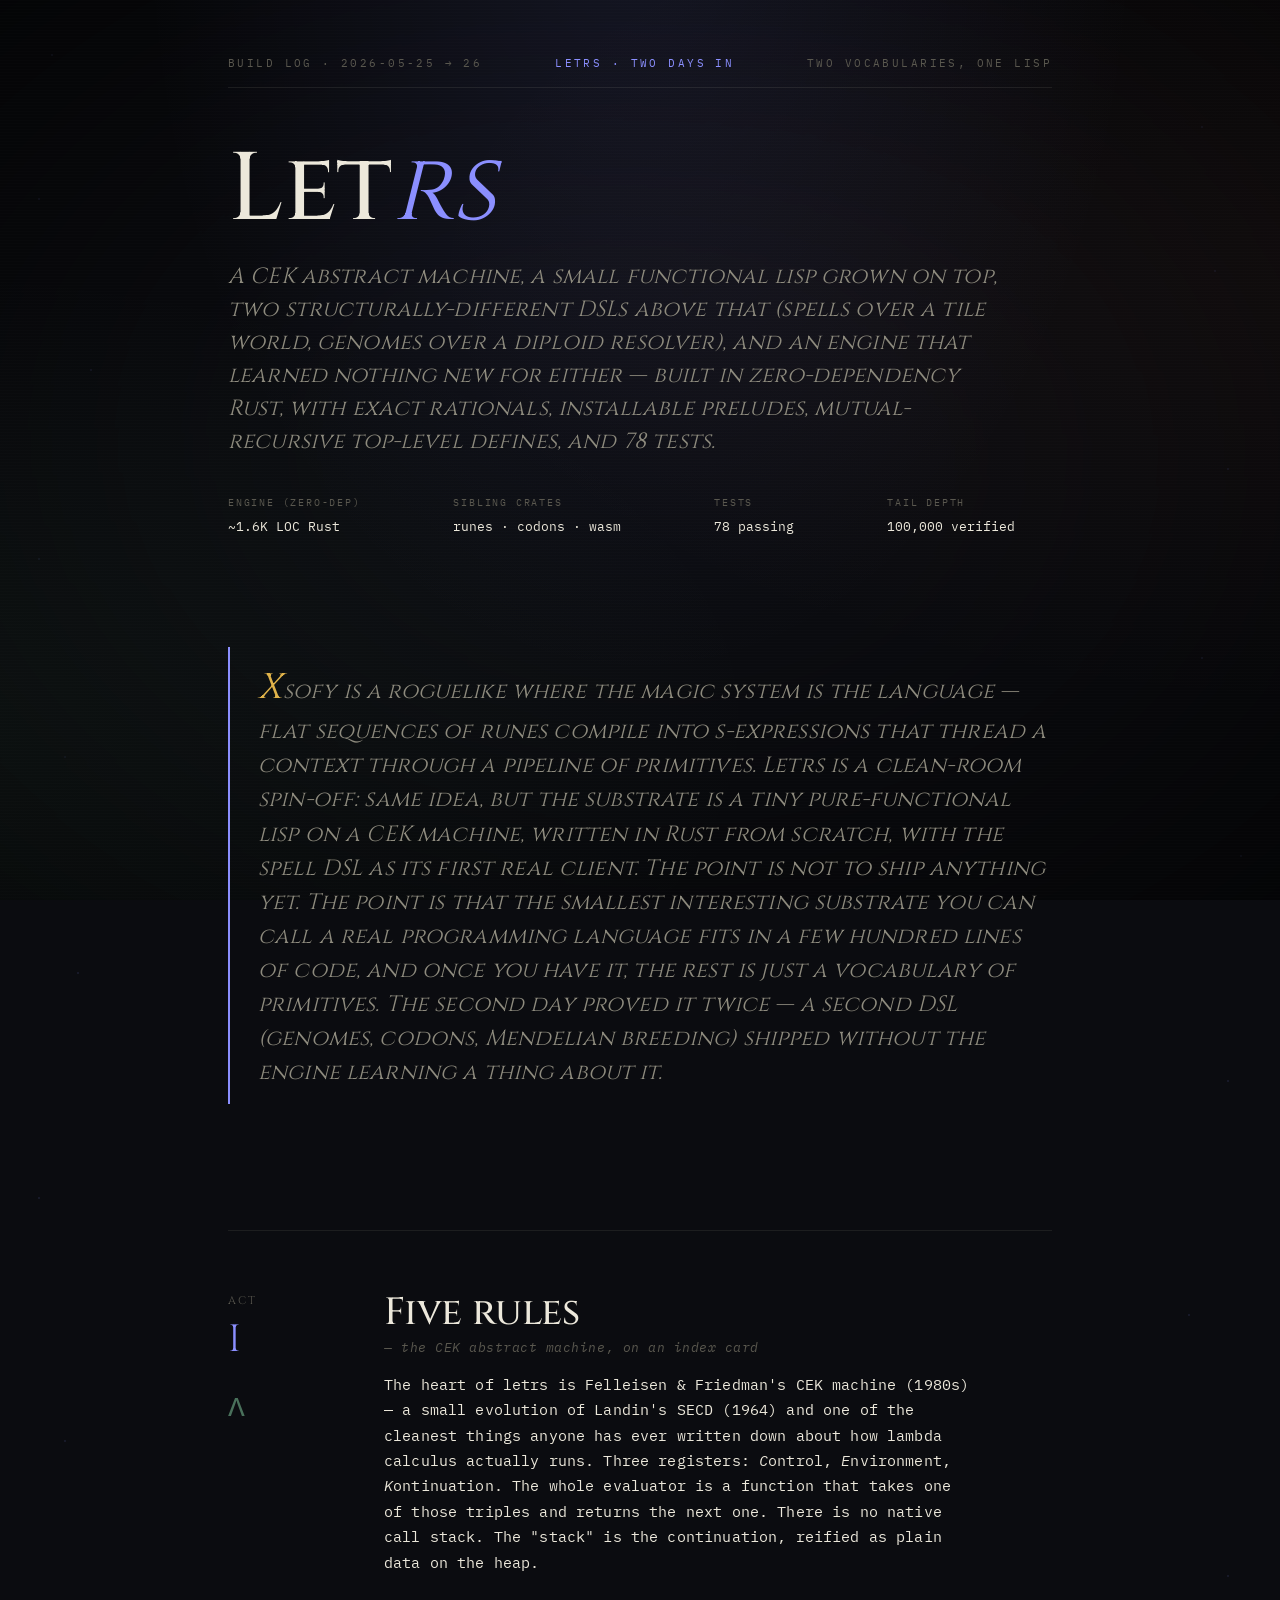
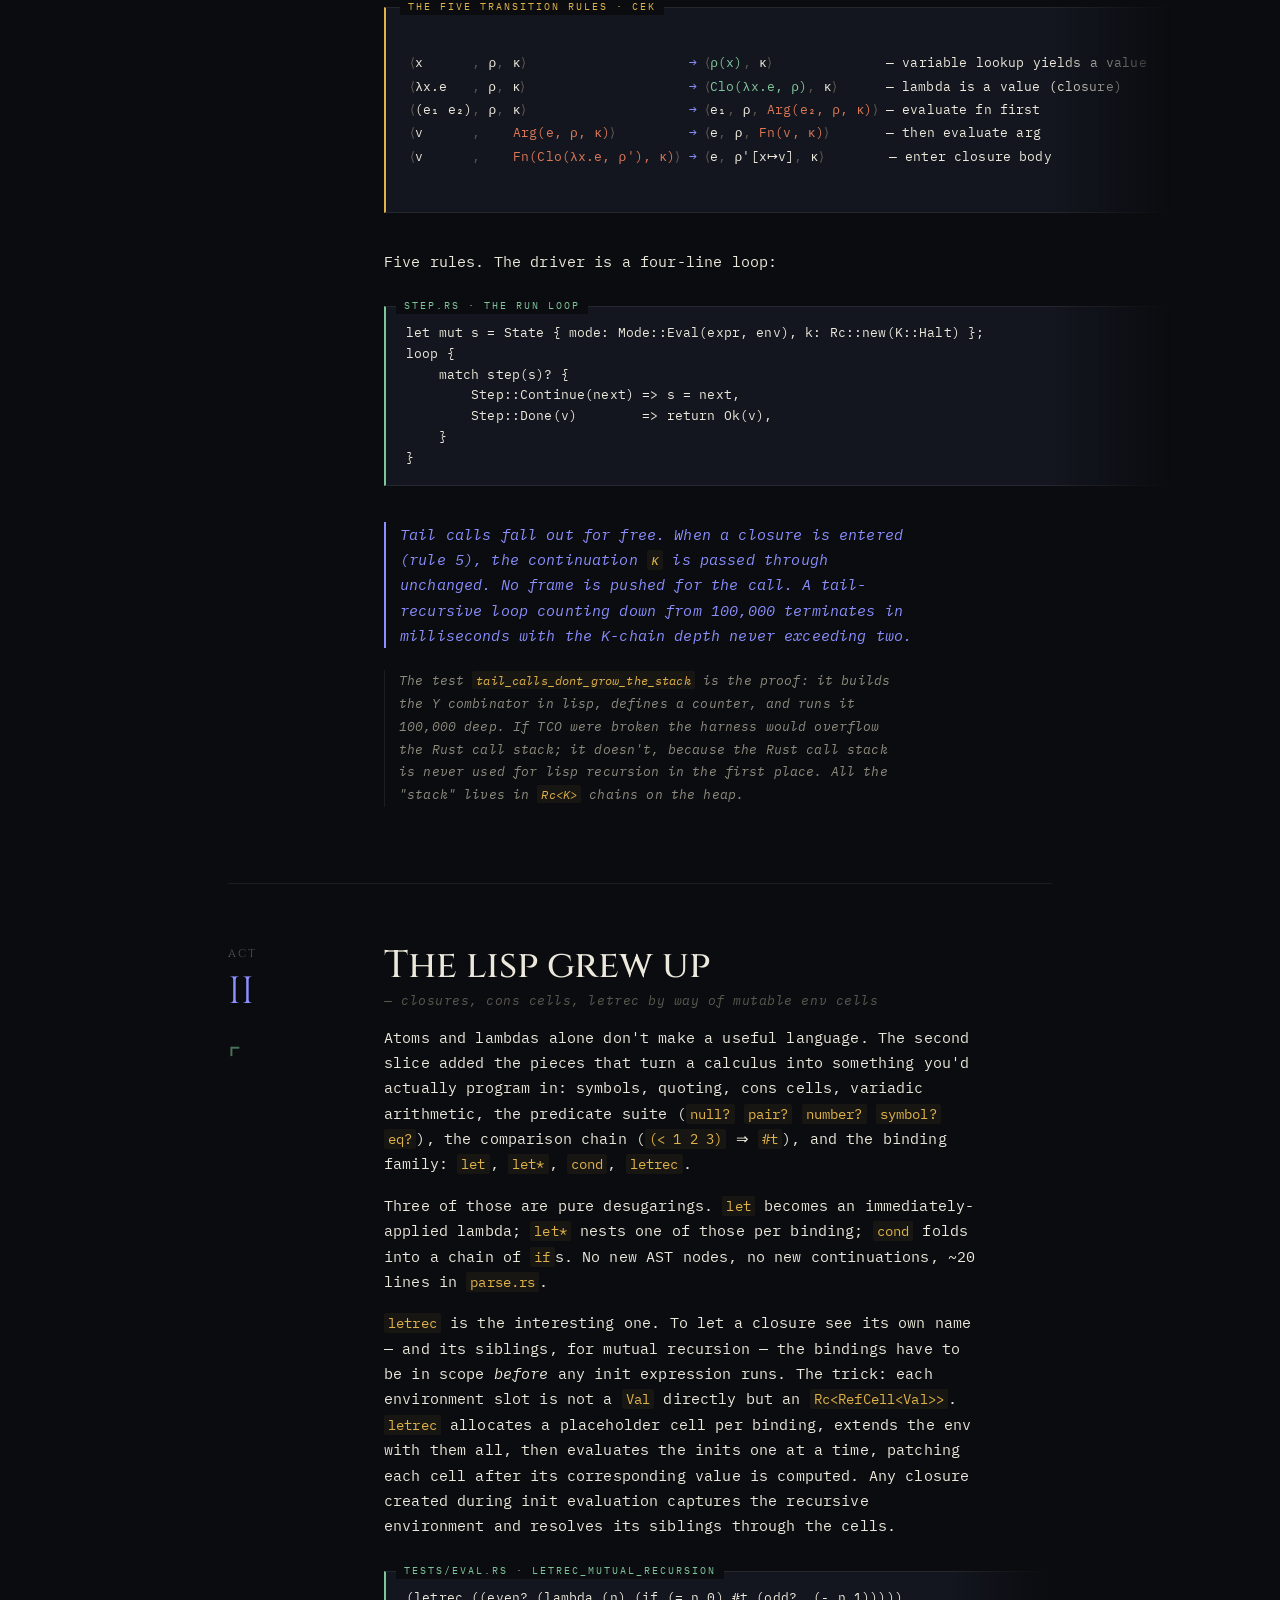
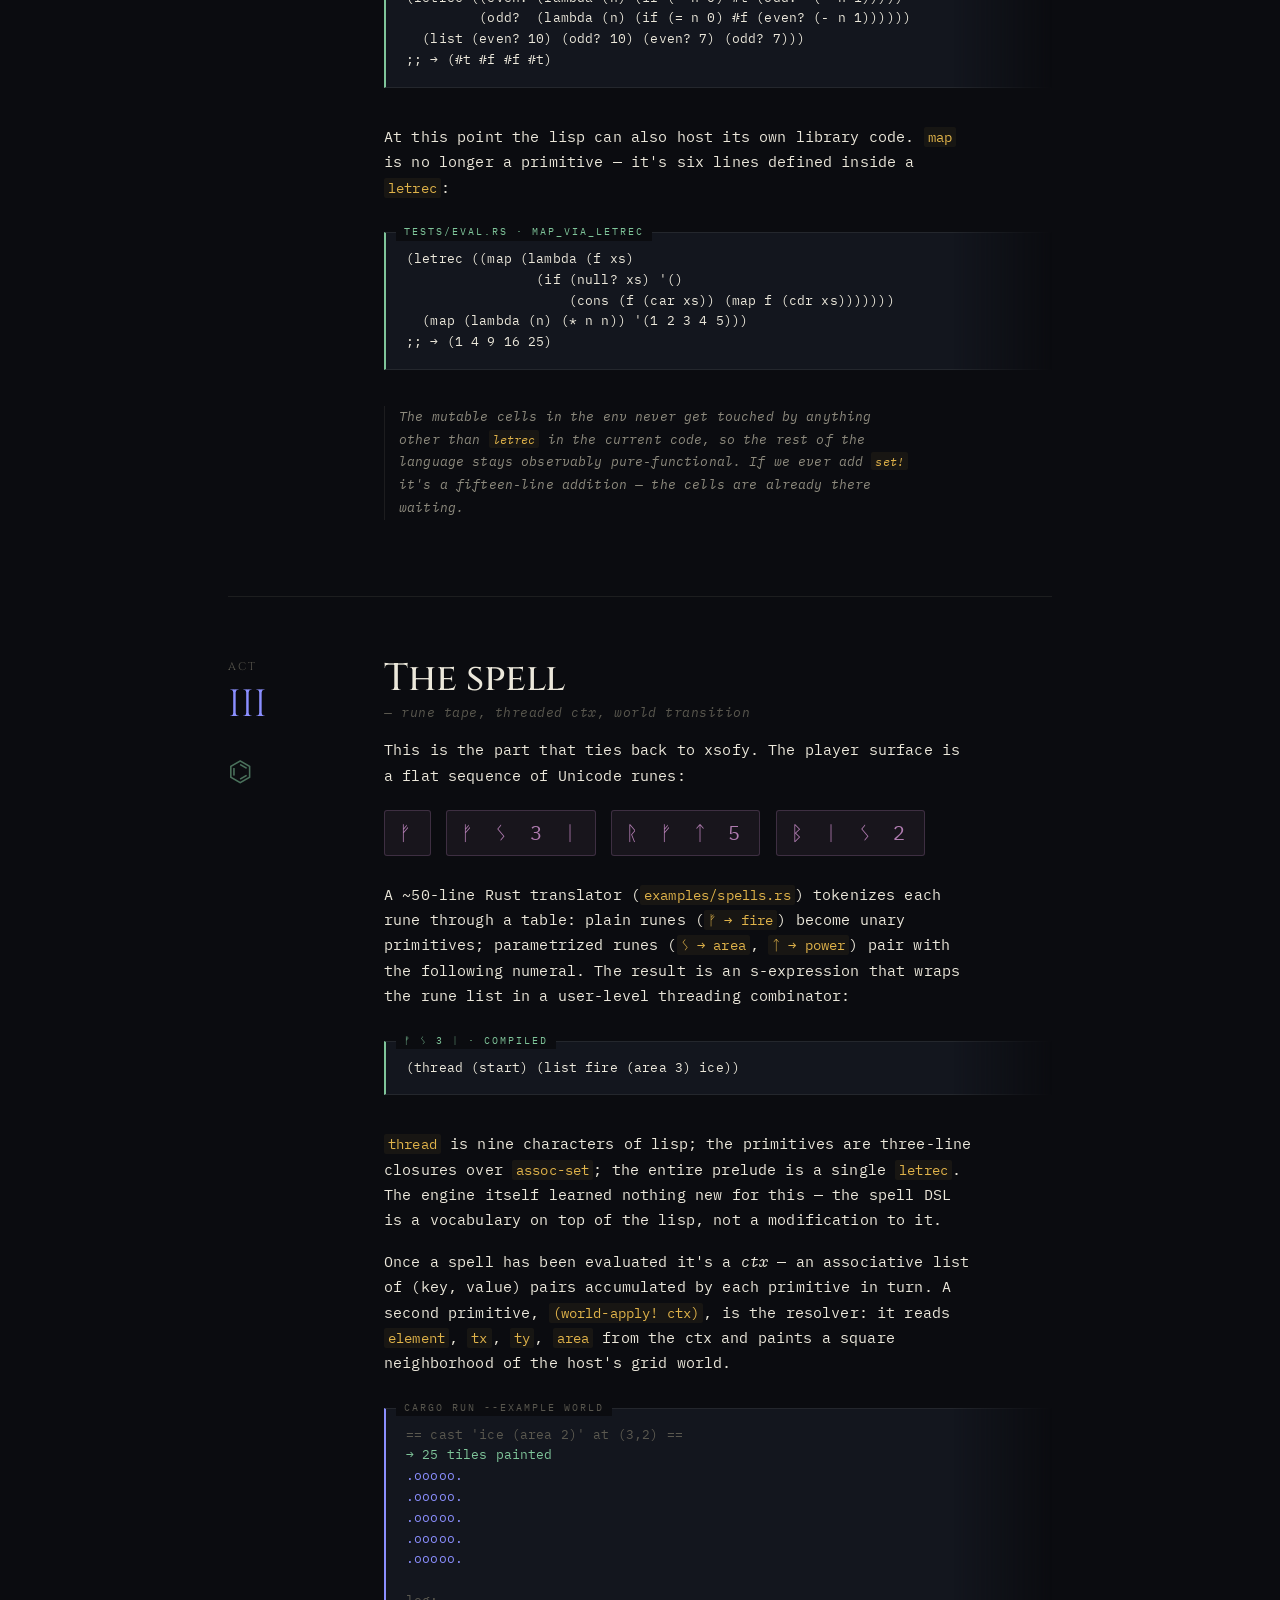
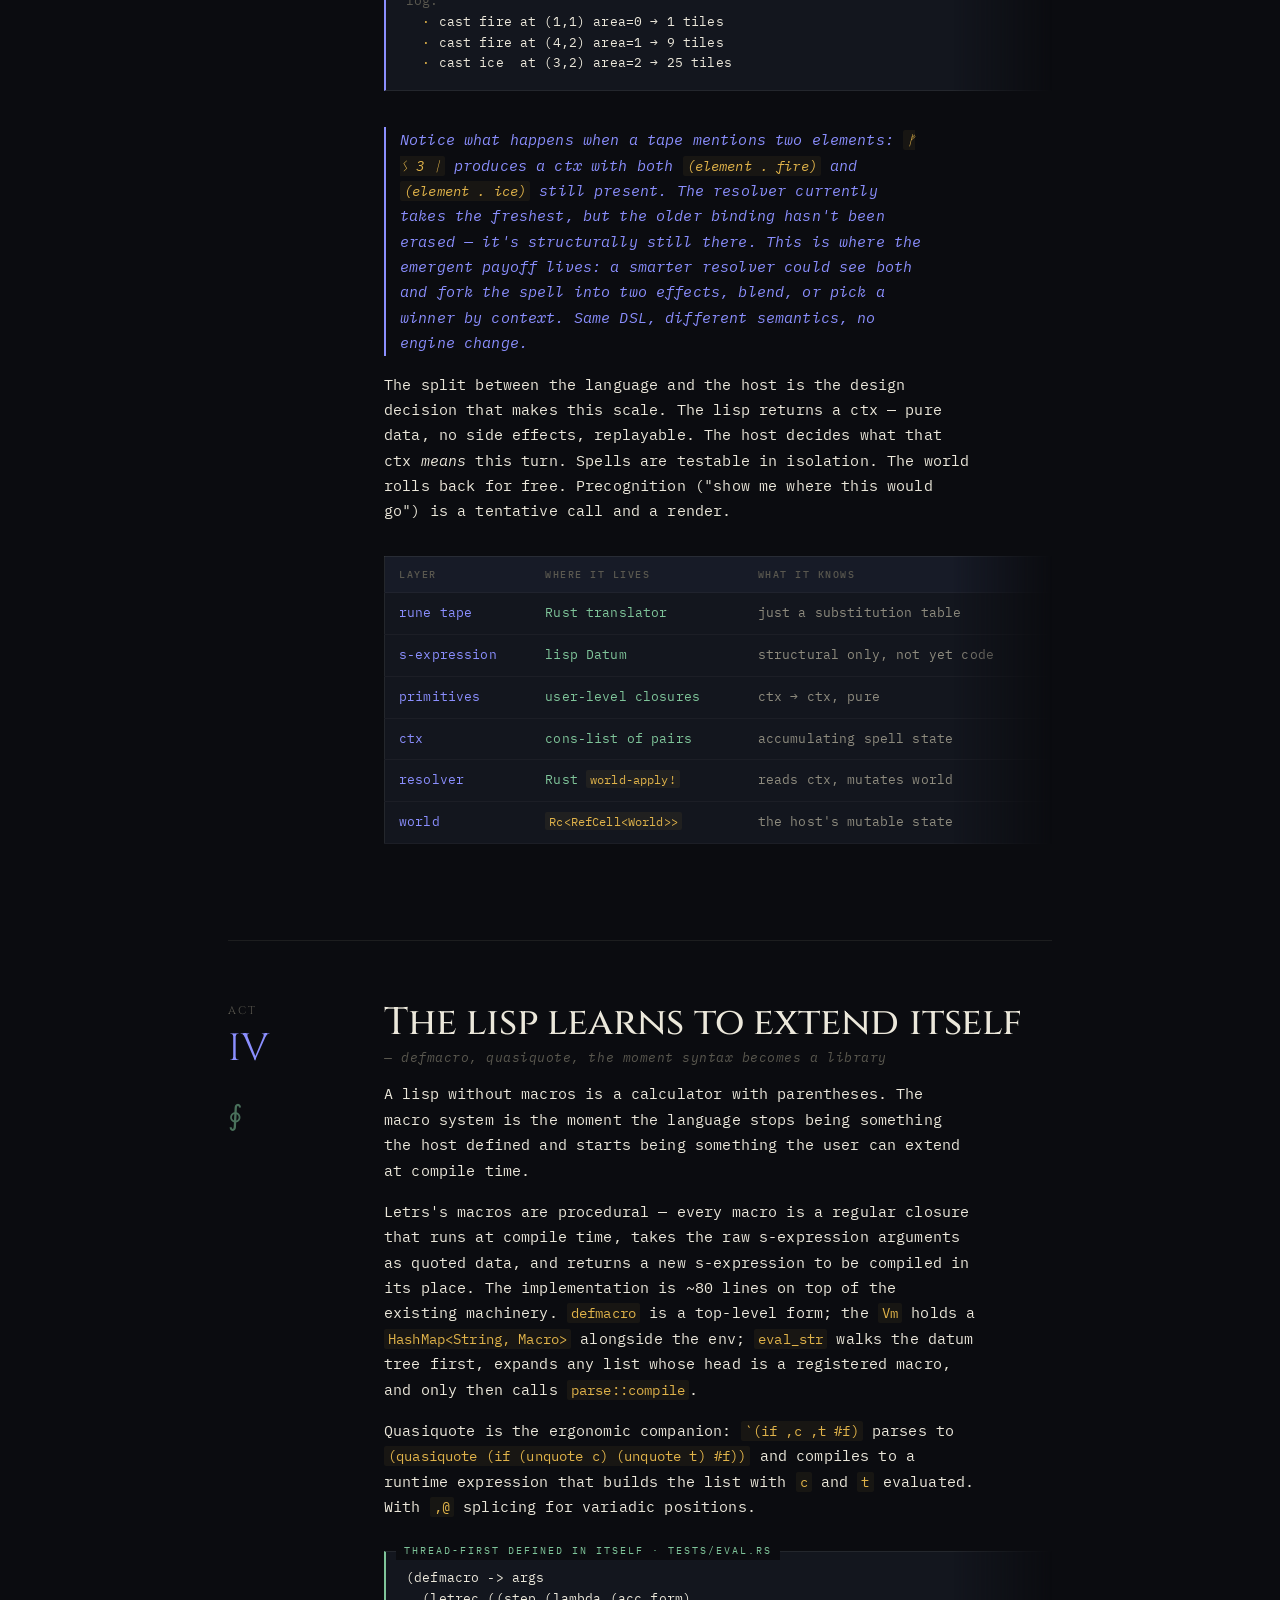
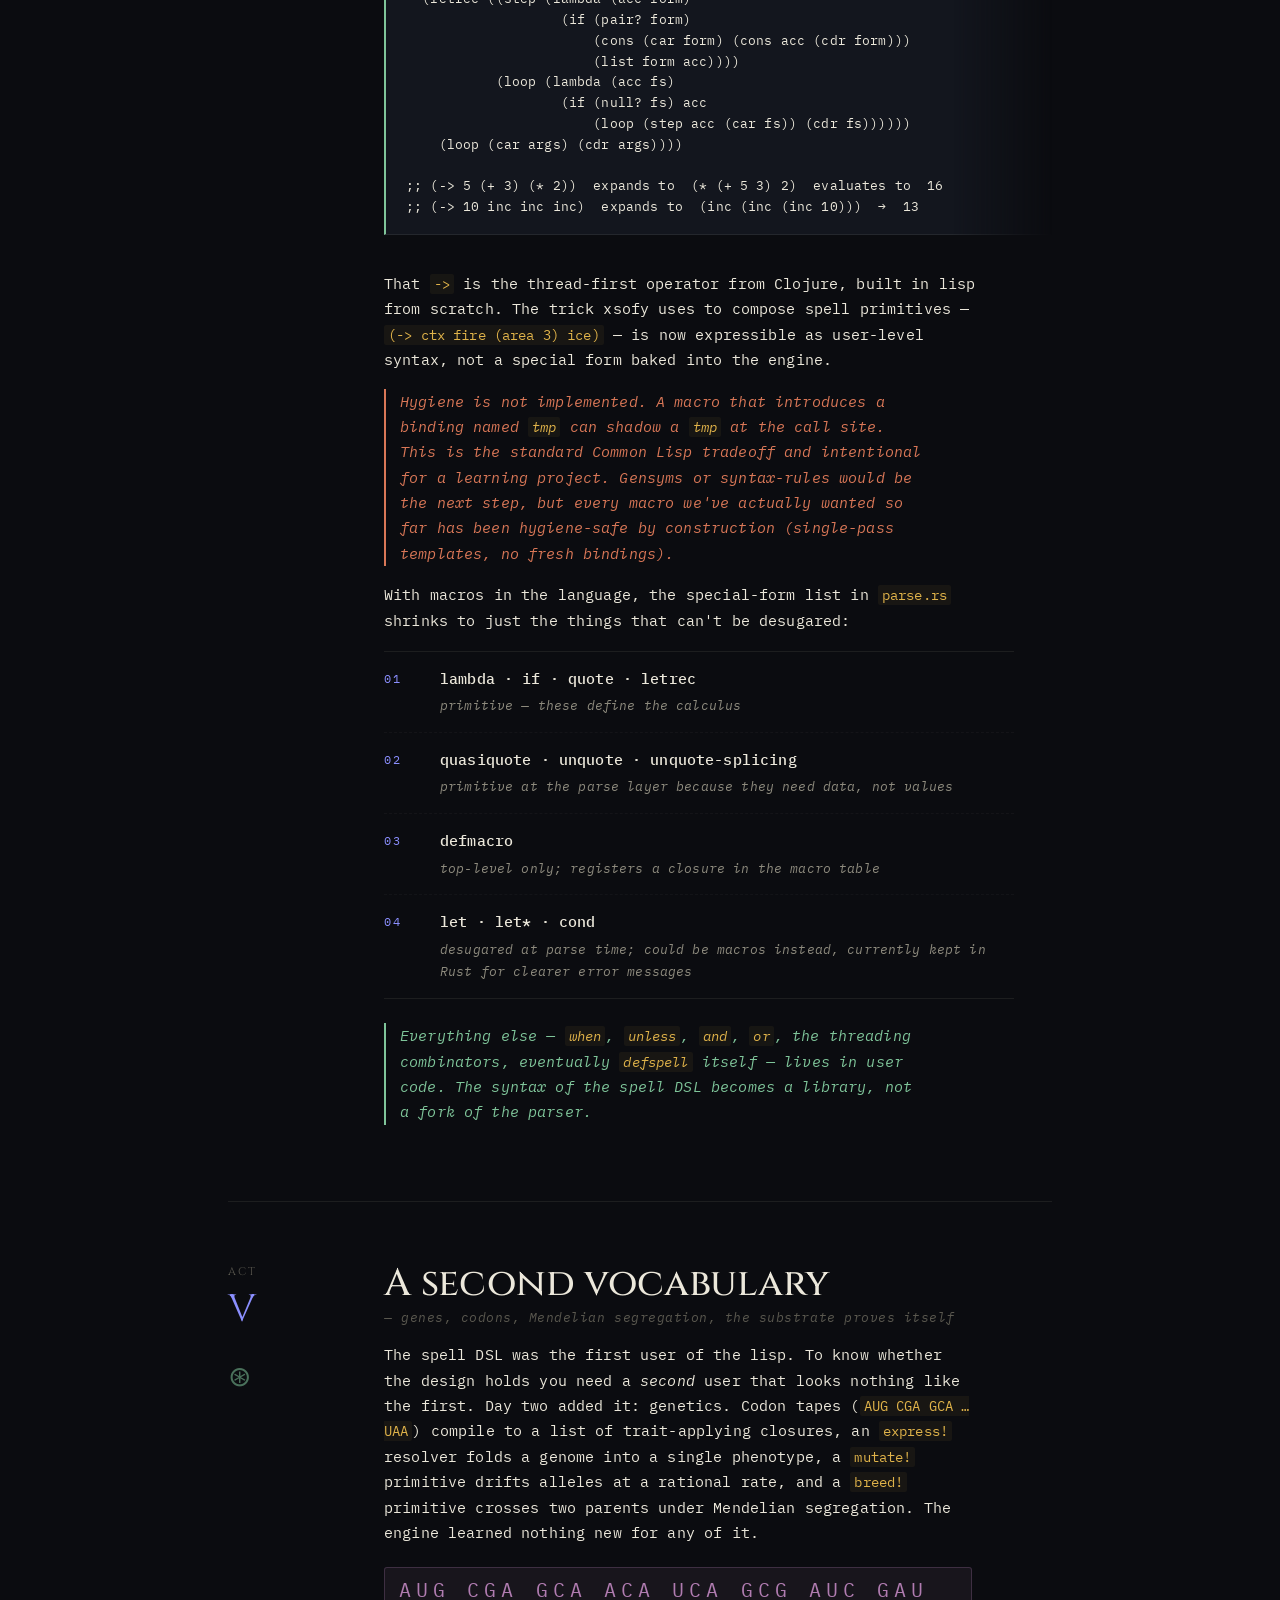
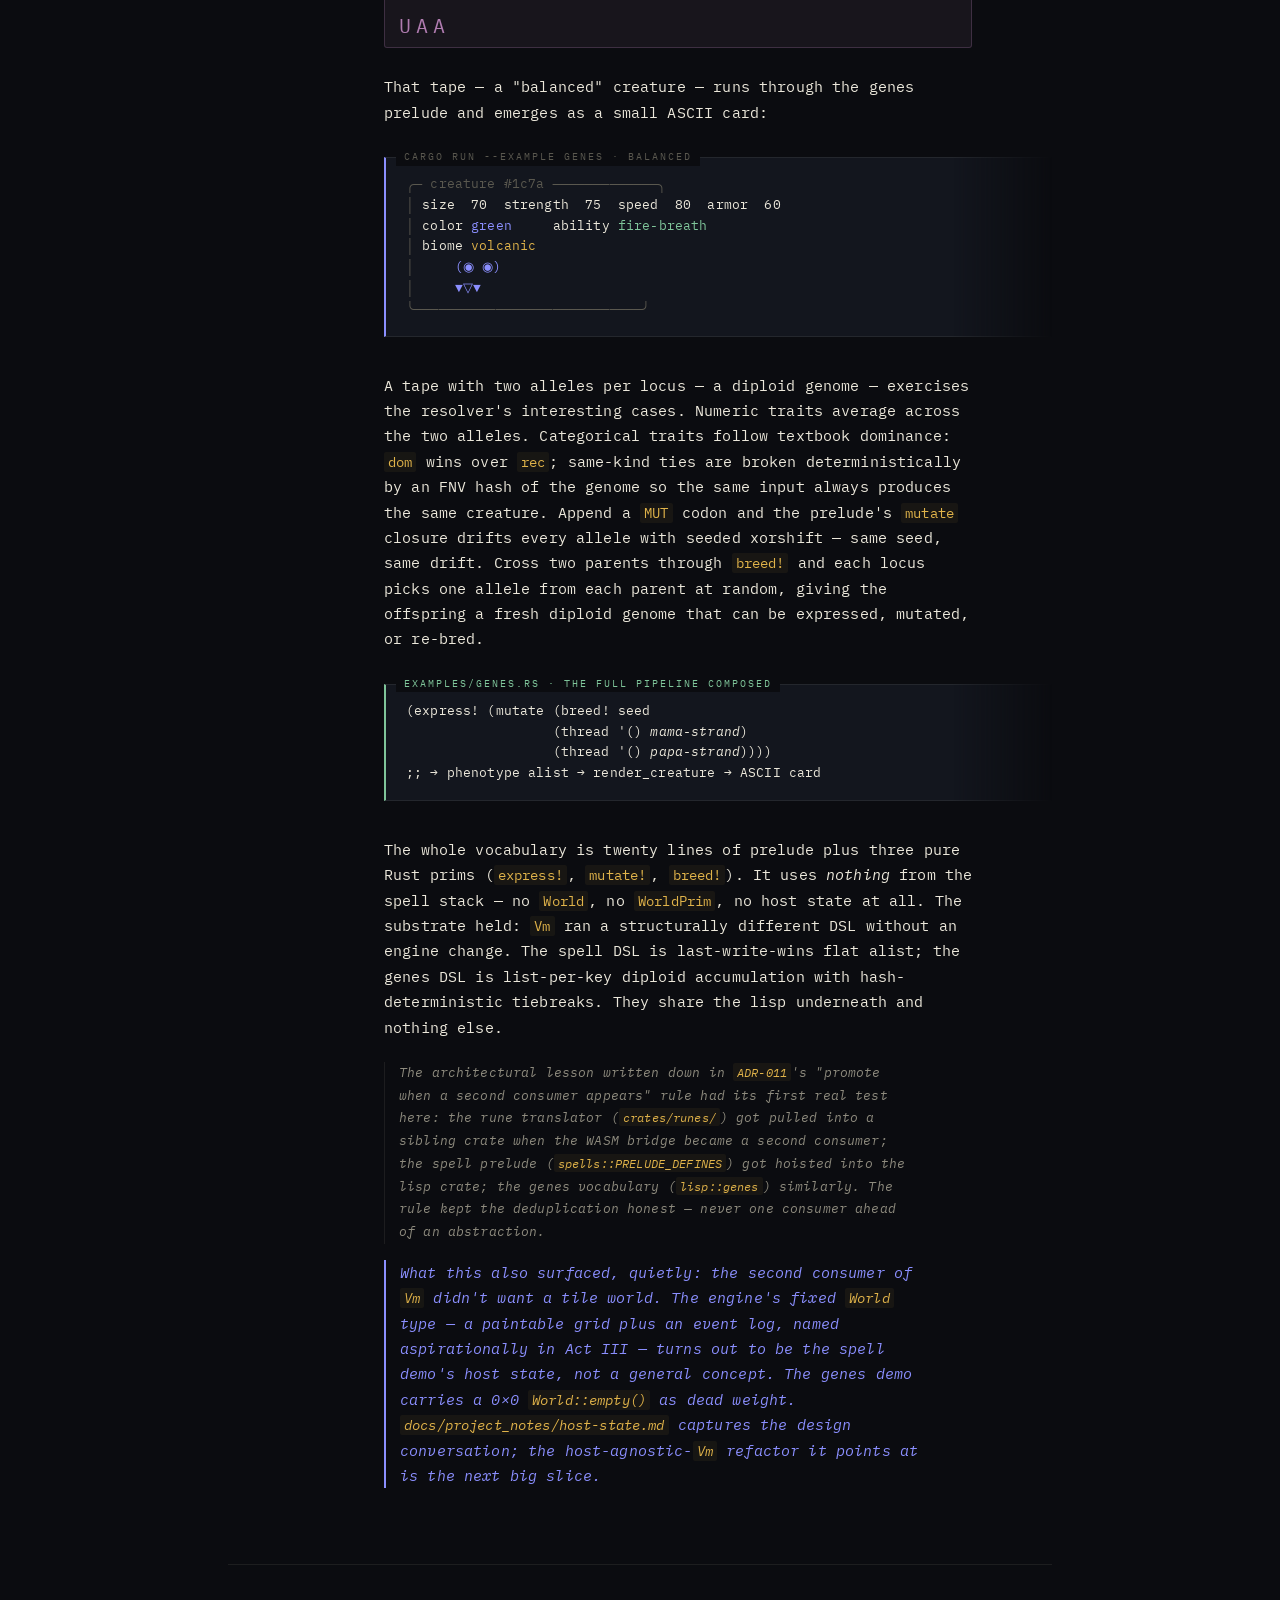
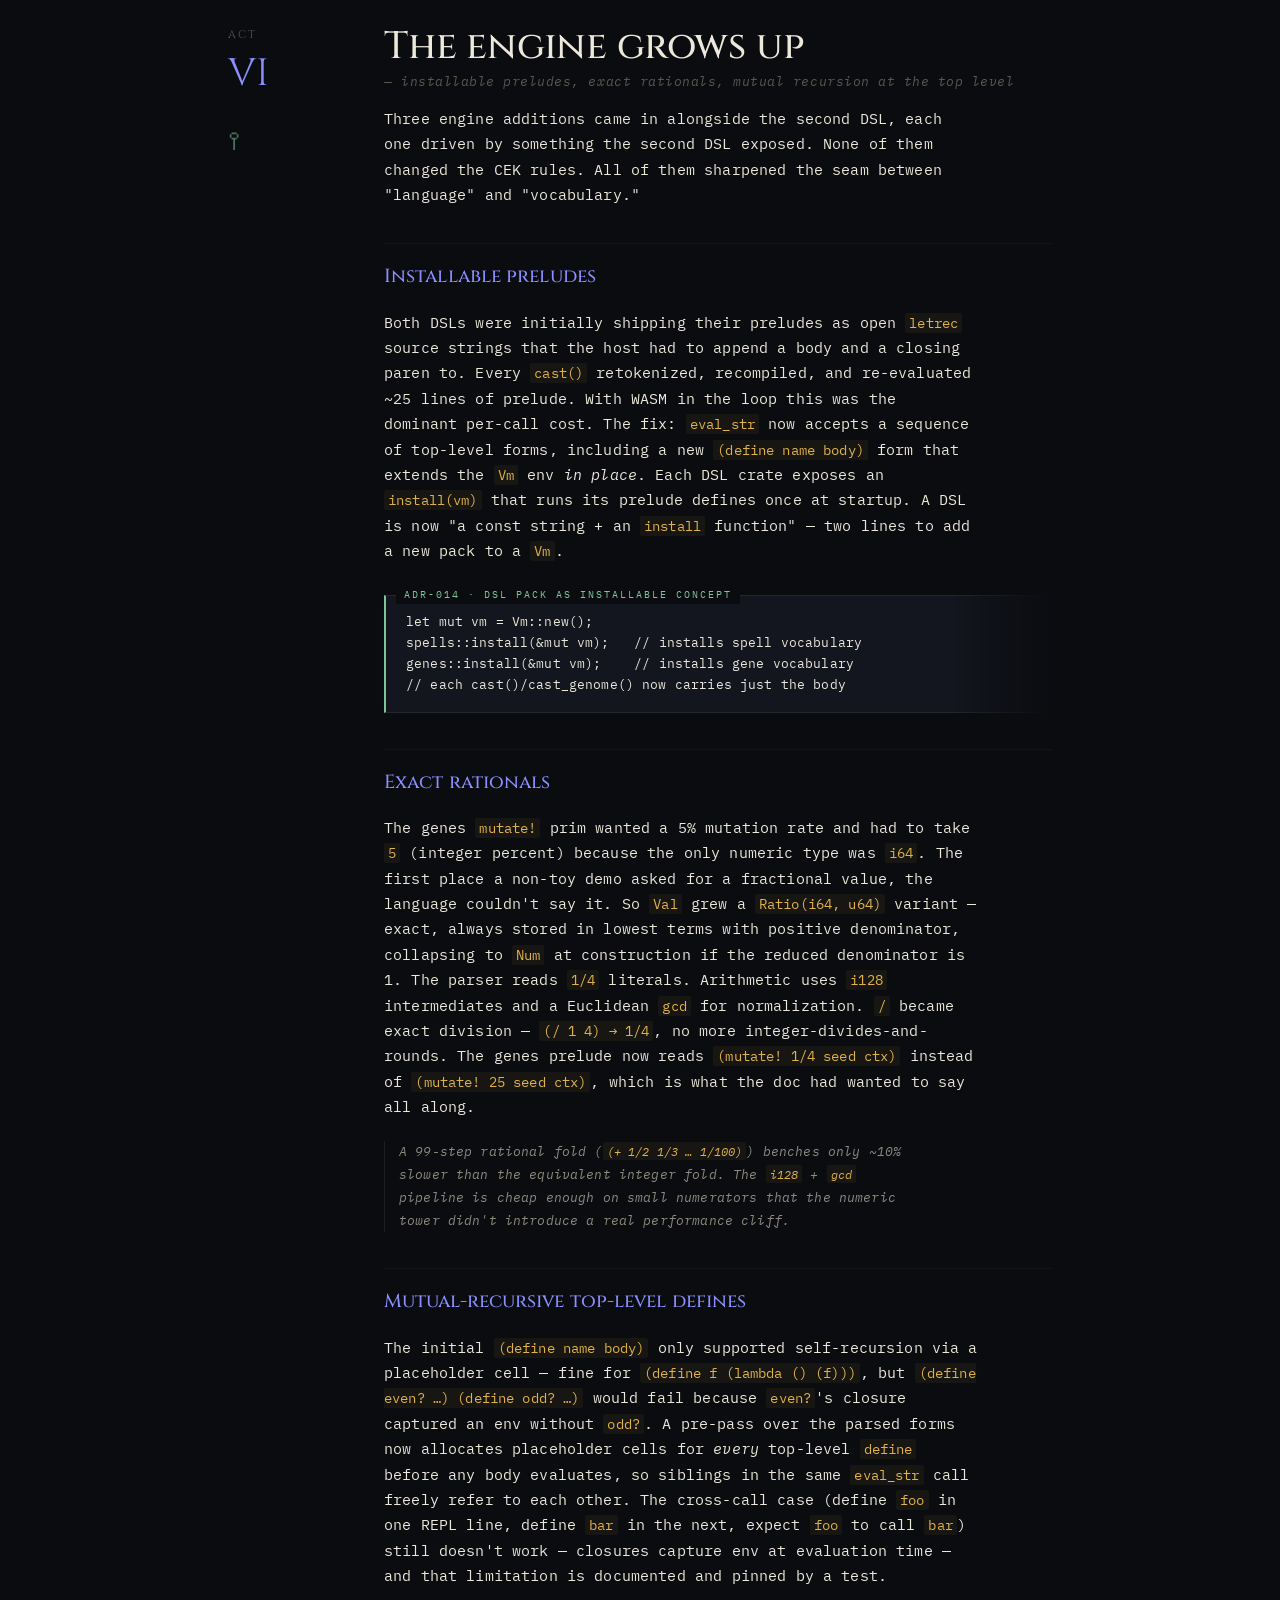
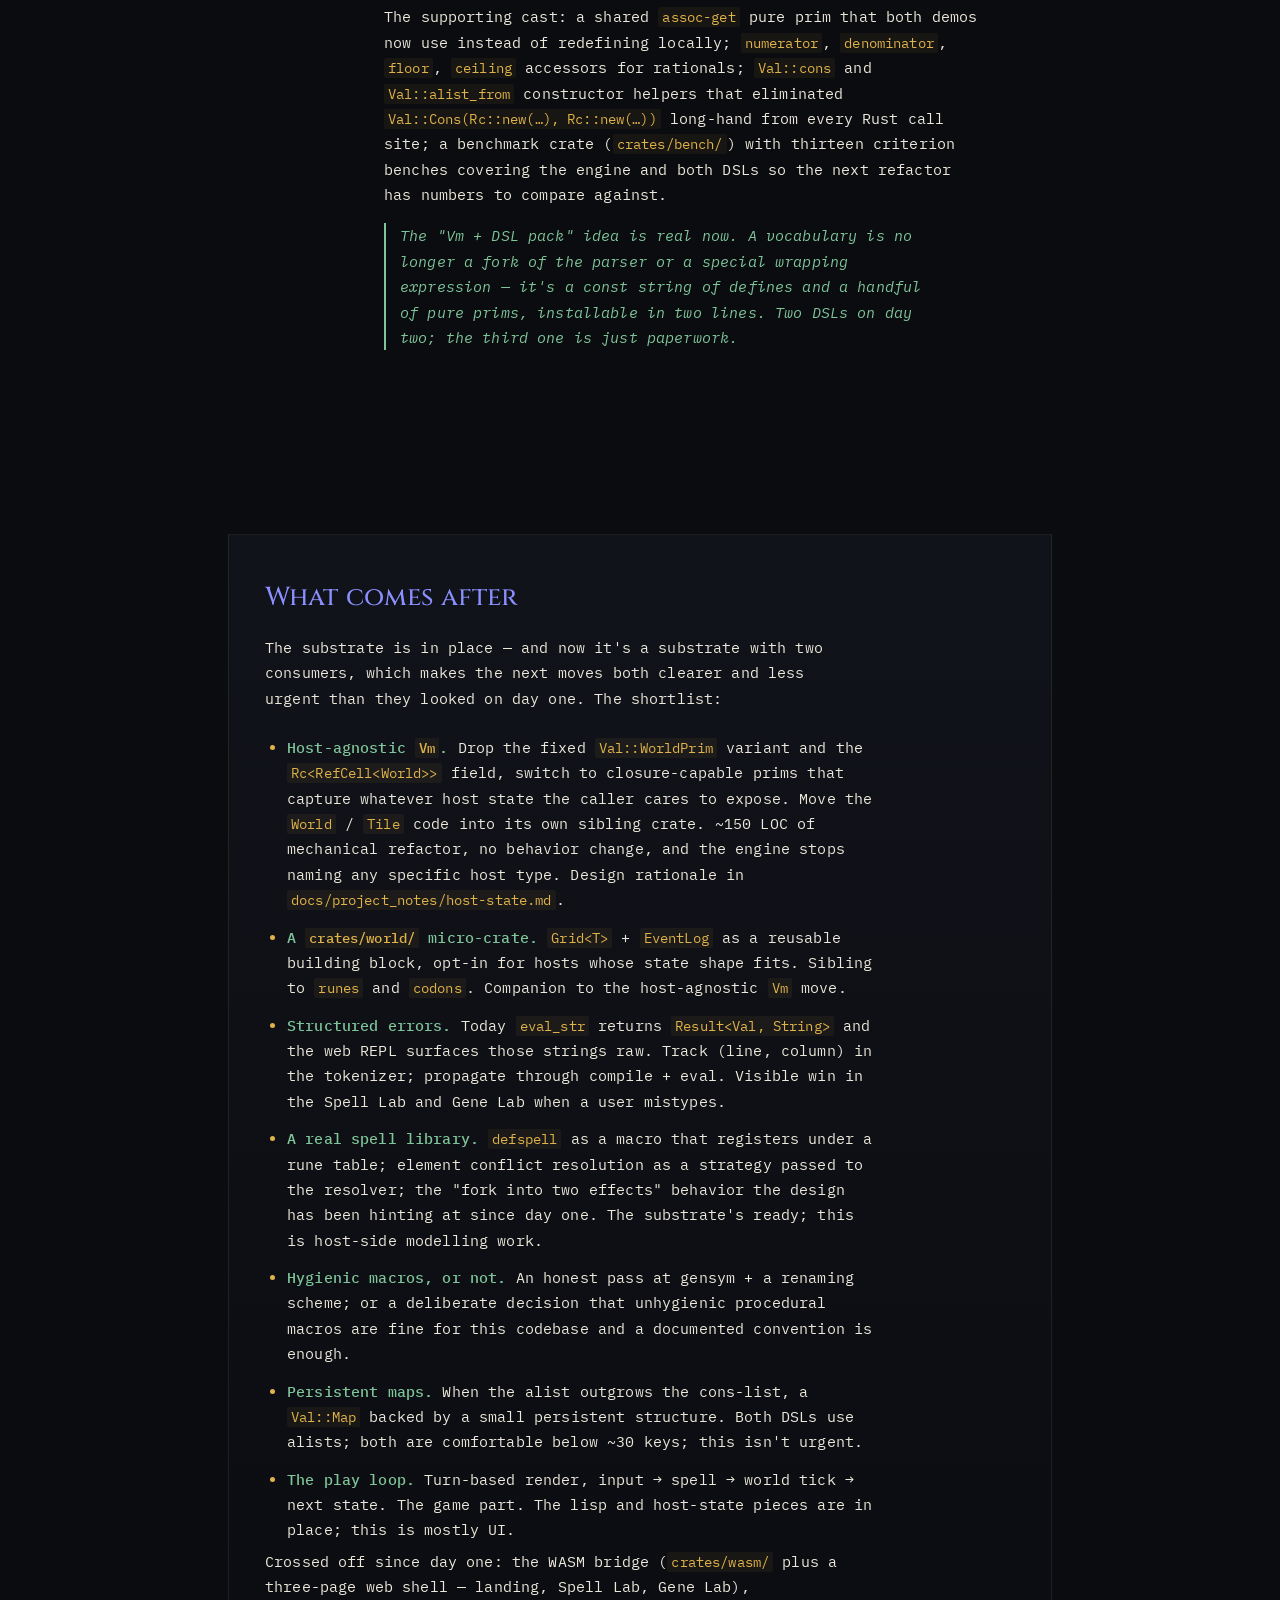
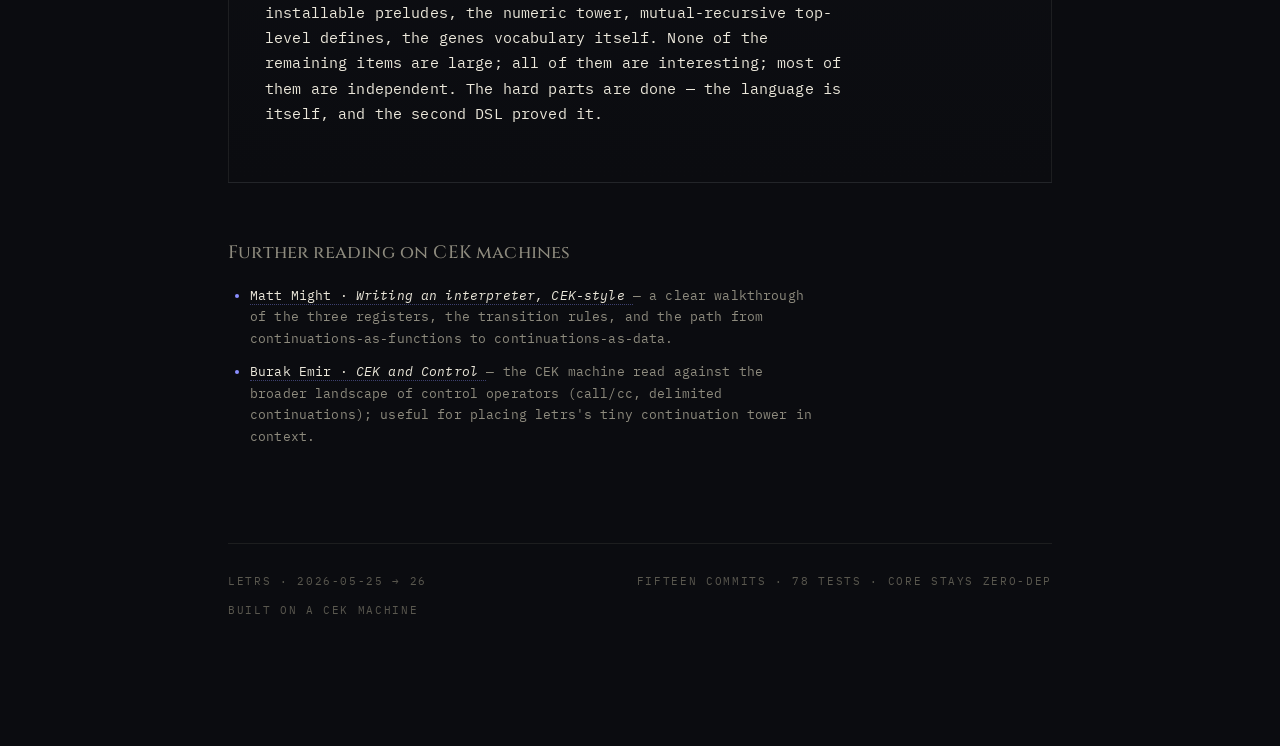
==== commit fa0bdd20: "letrs.html: apply right-edge fade + margins to .compare table Same treatment as the boxed code/term/" ====
--- a/docs/letrs.html
+++ b/docs/letrs.html
@@ -296,9 +296,11 @@
       width: 100%;
       border-collapse: collapse;
       font-size: 13px;
-      margin: 18px 0 24px;
+      margin: 32px 0 36px;
       background: var(--panel);
       border: 1px solid var(--rule);
+      -webkit-mask-image: linear-gradient(to right, black 85%, transparent 100%);
+              mask-image: linear-gradient(to right, black 85%, transparent 100%);
     }
     .compare th, .compare td {
       text-align: left;
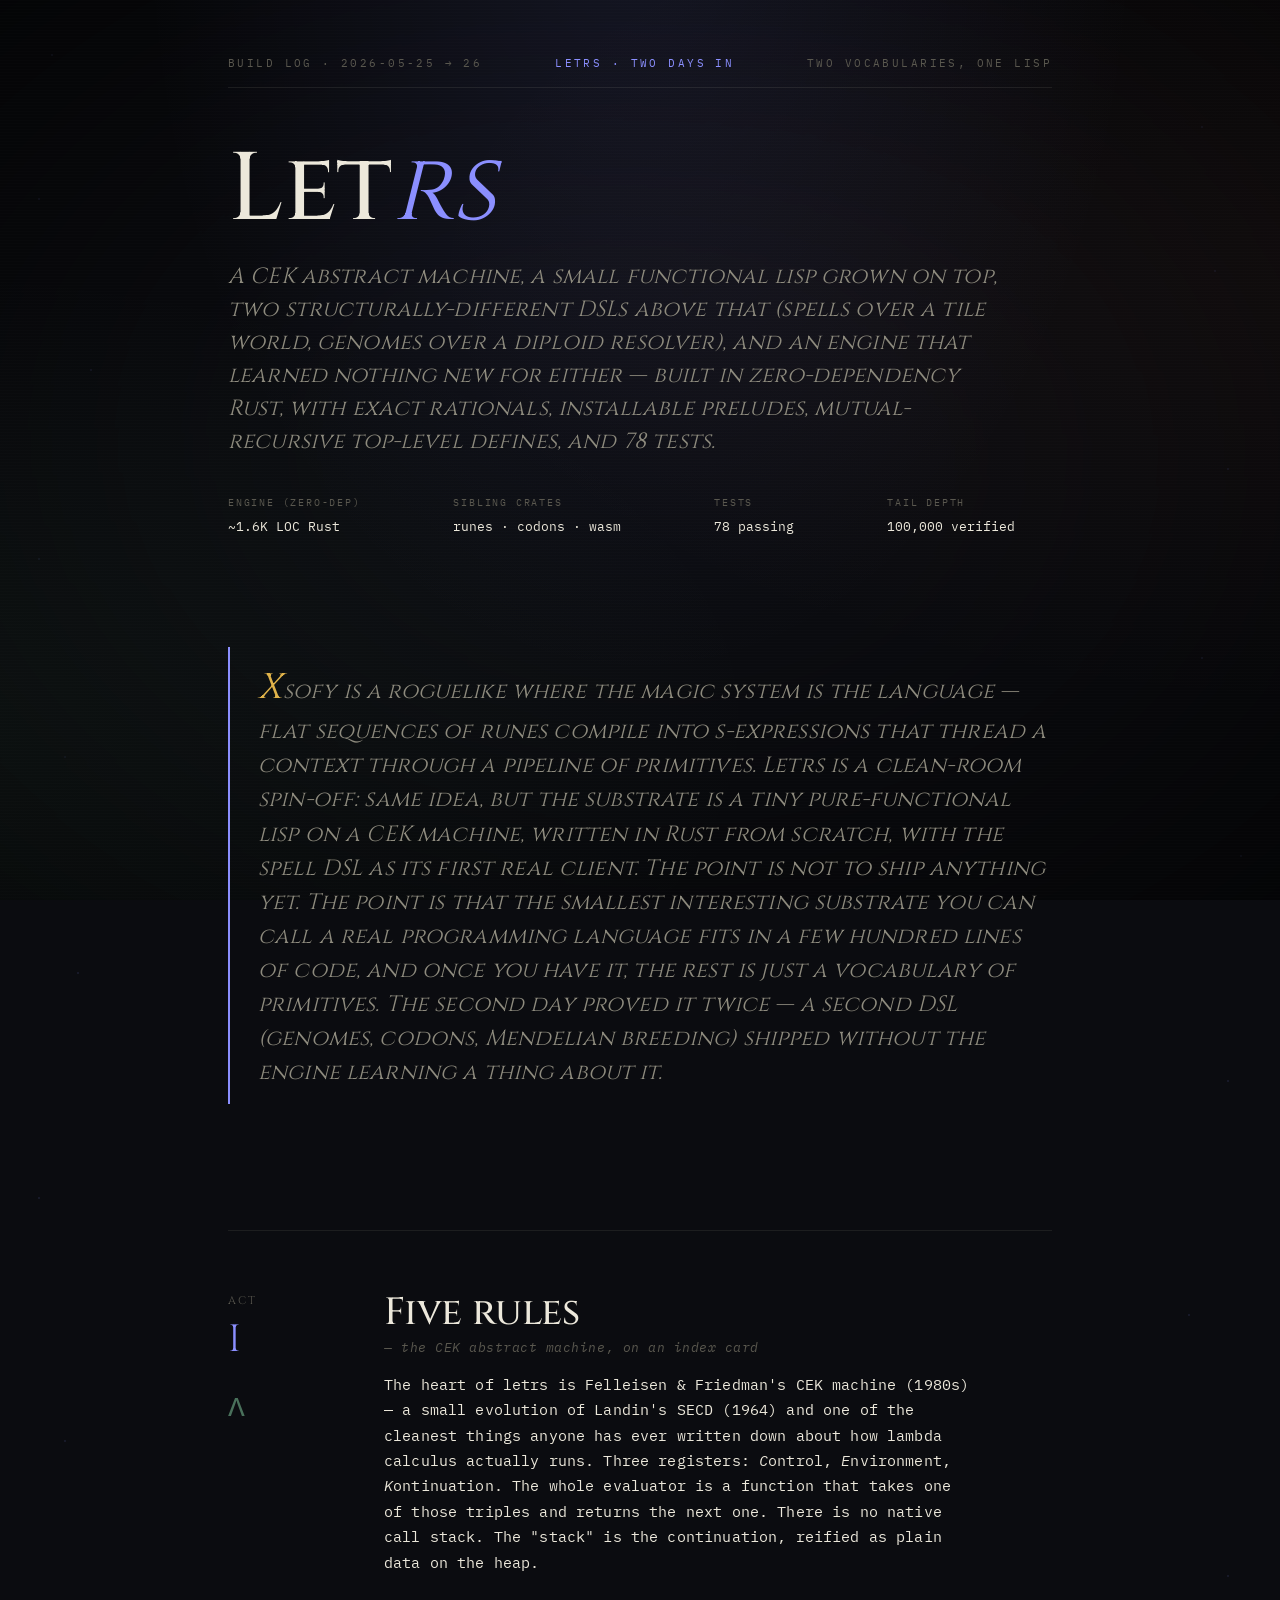
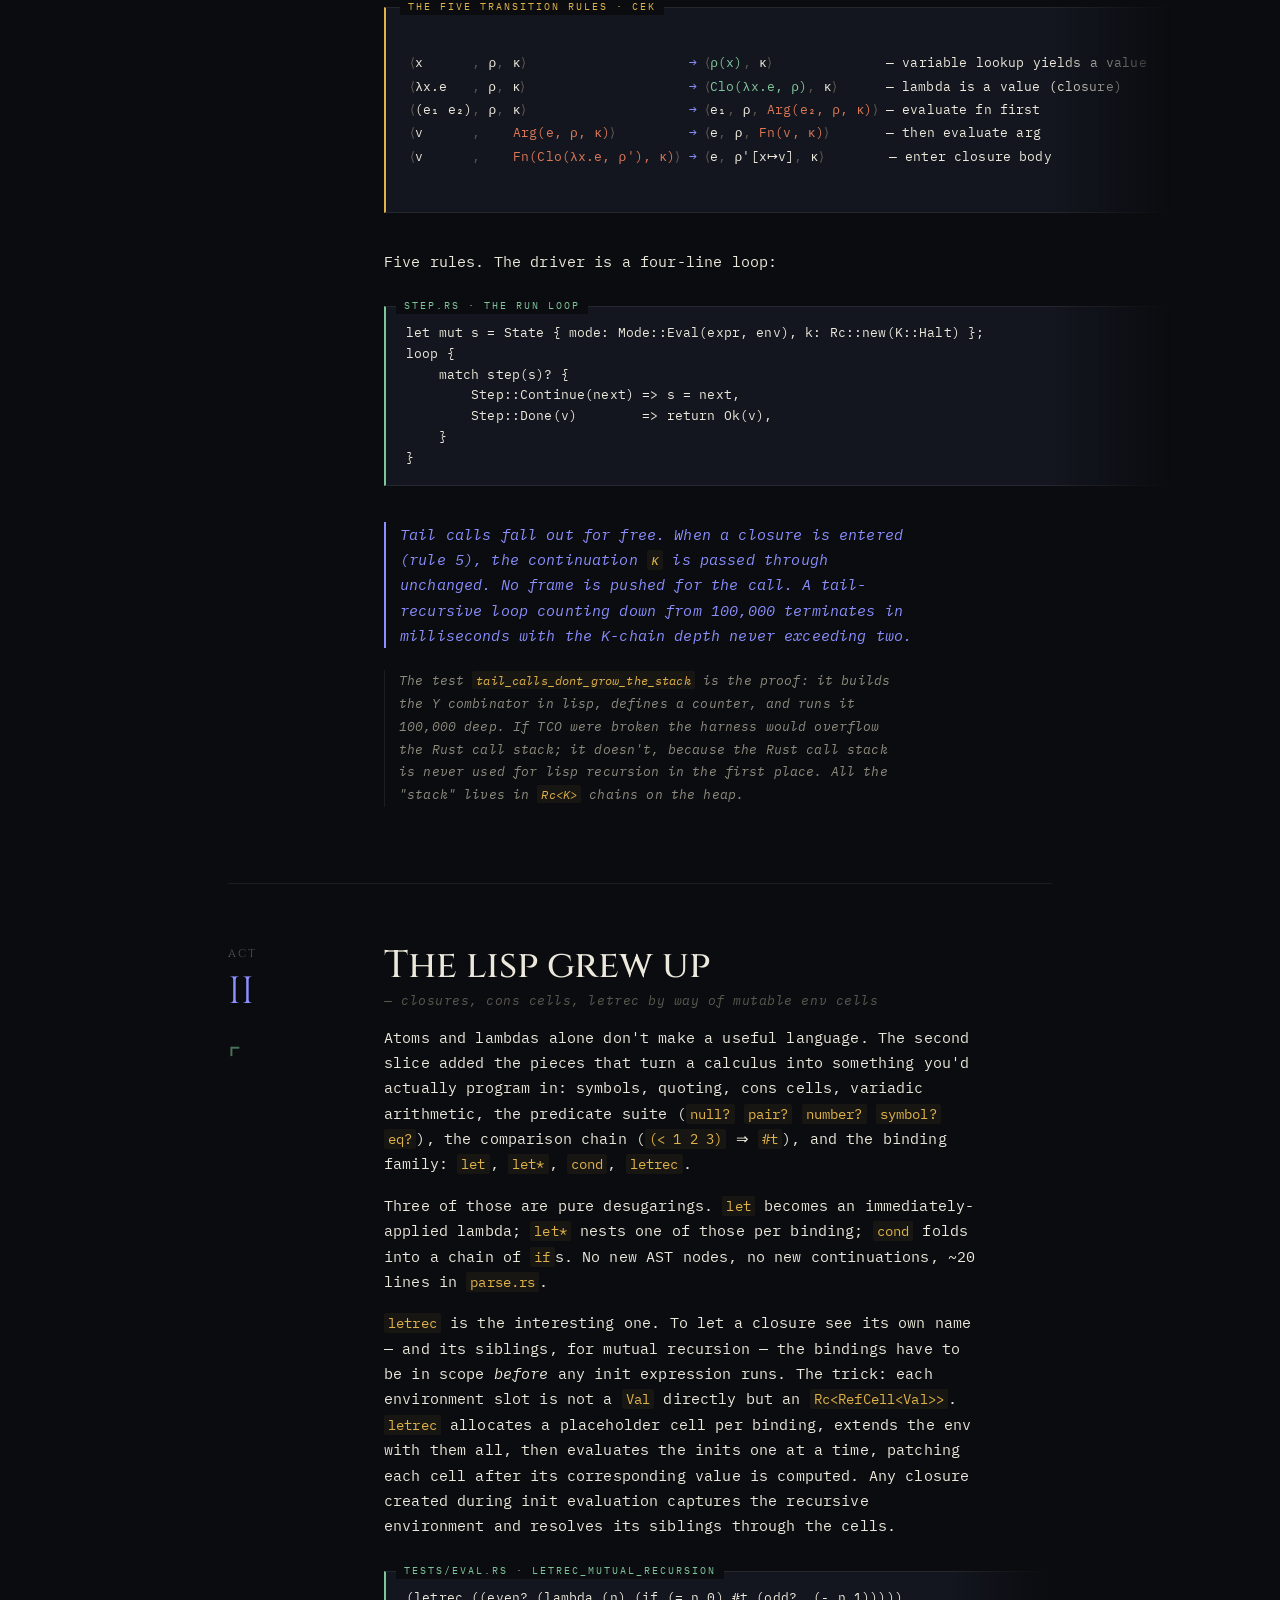
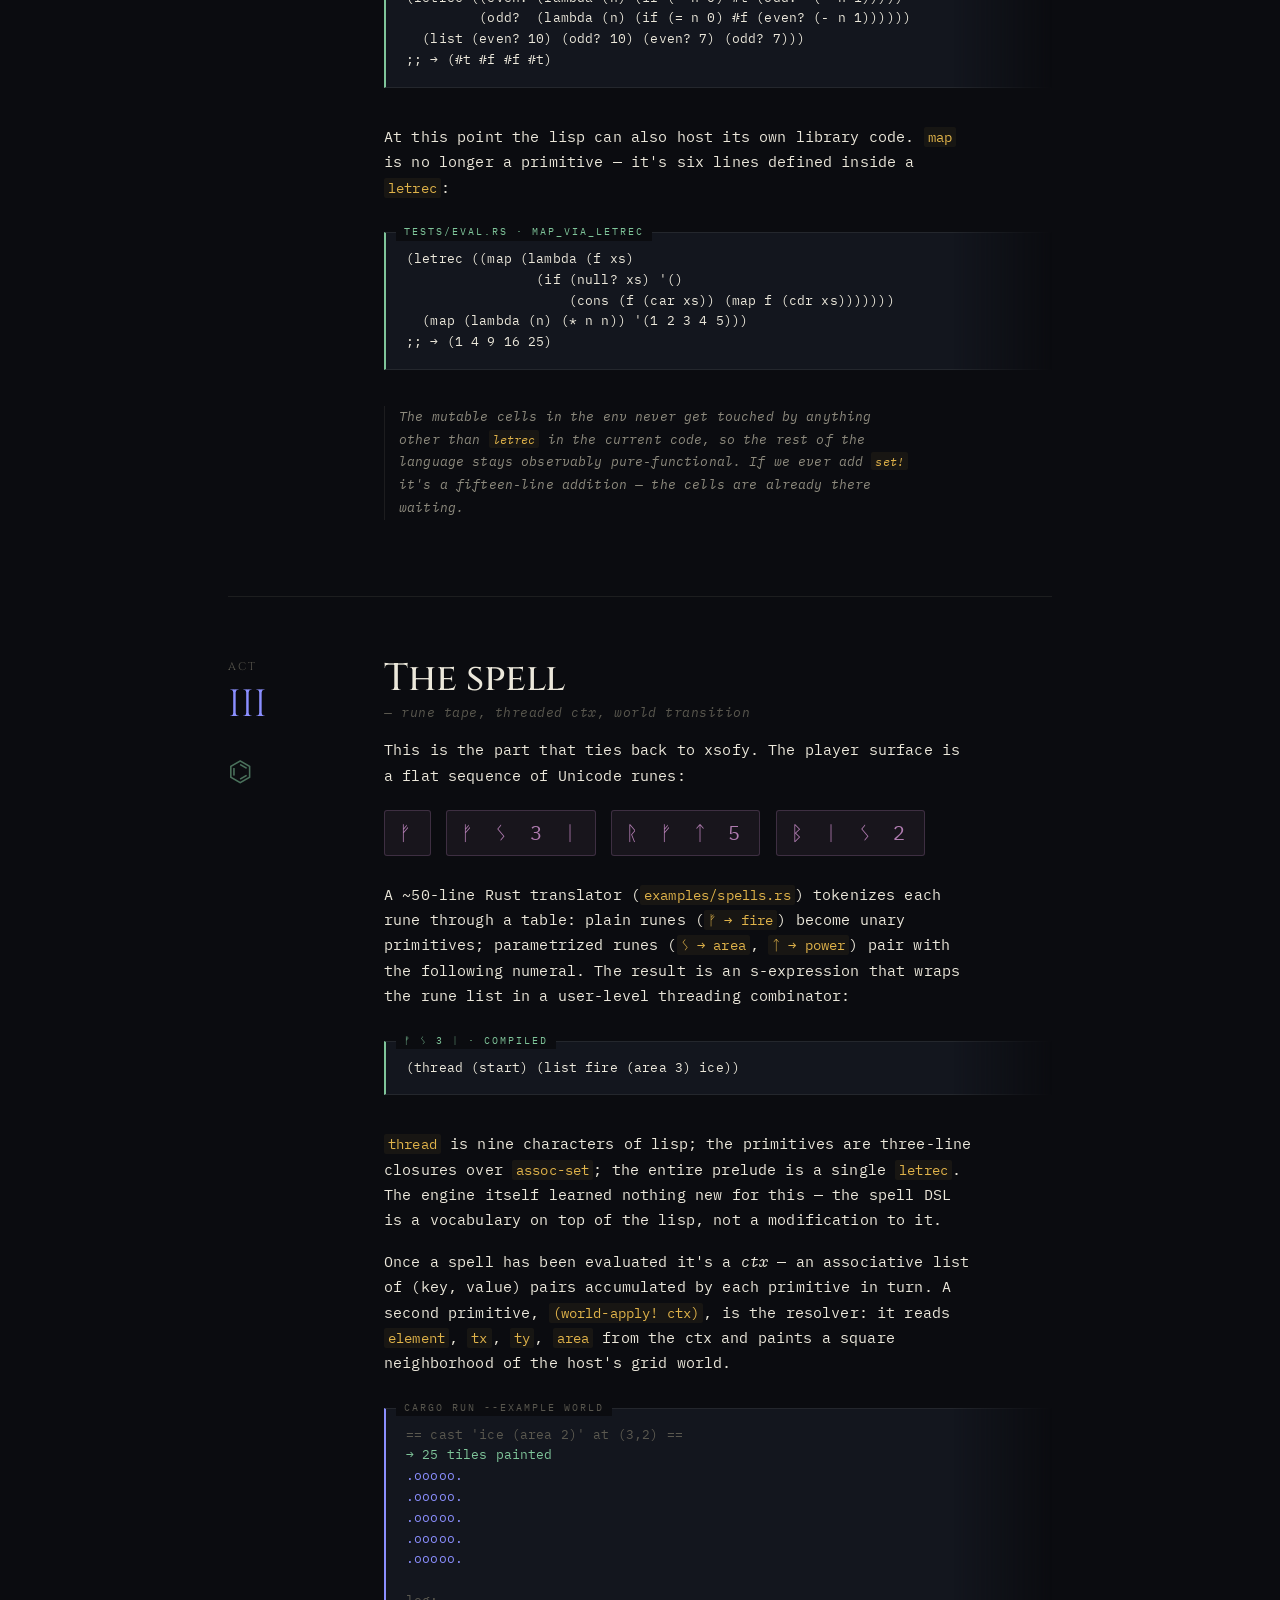
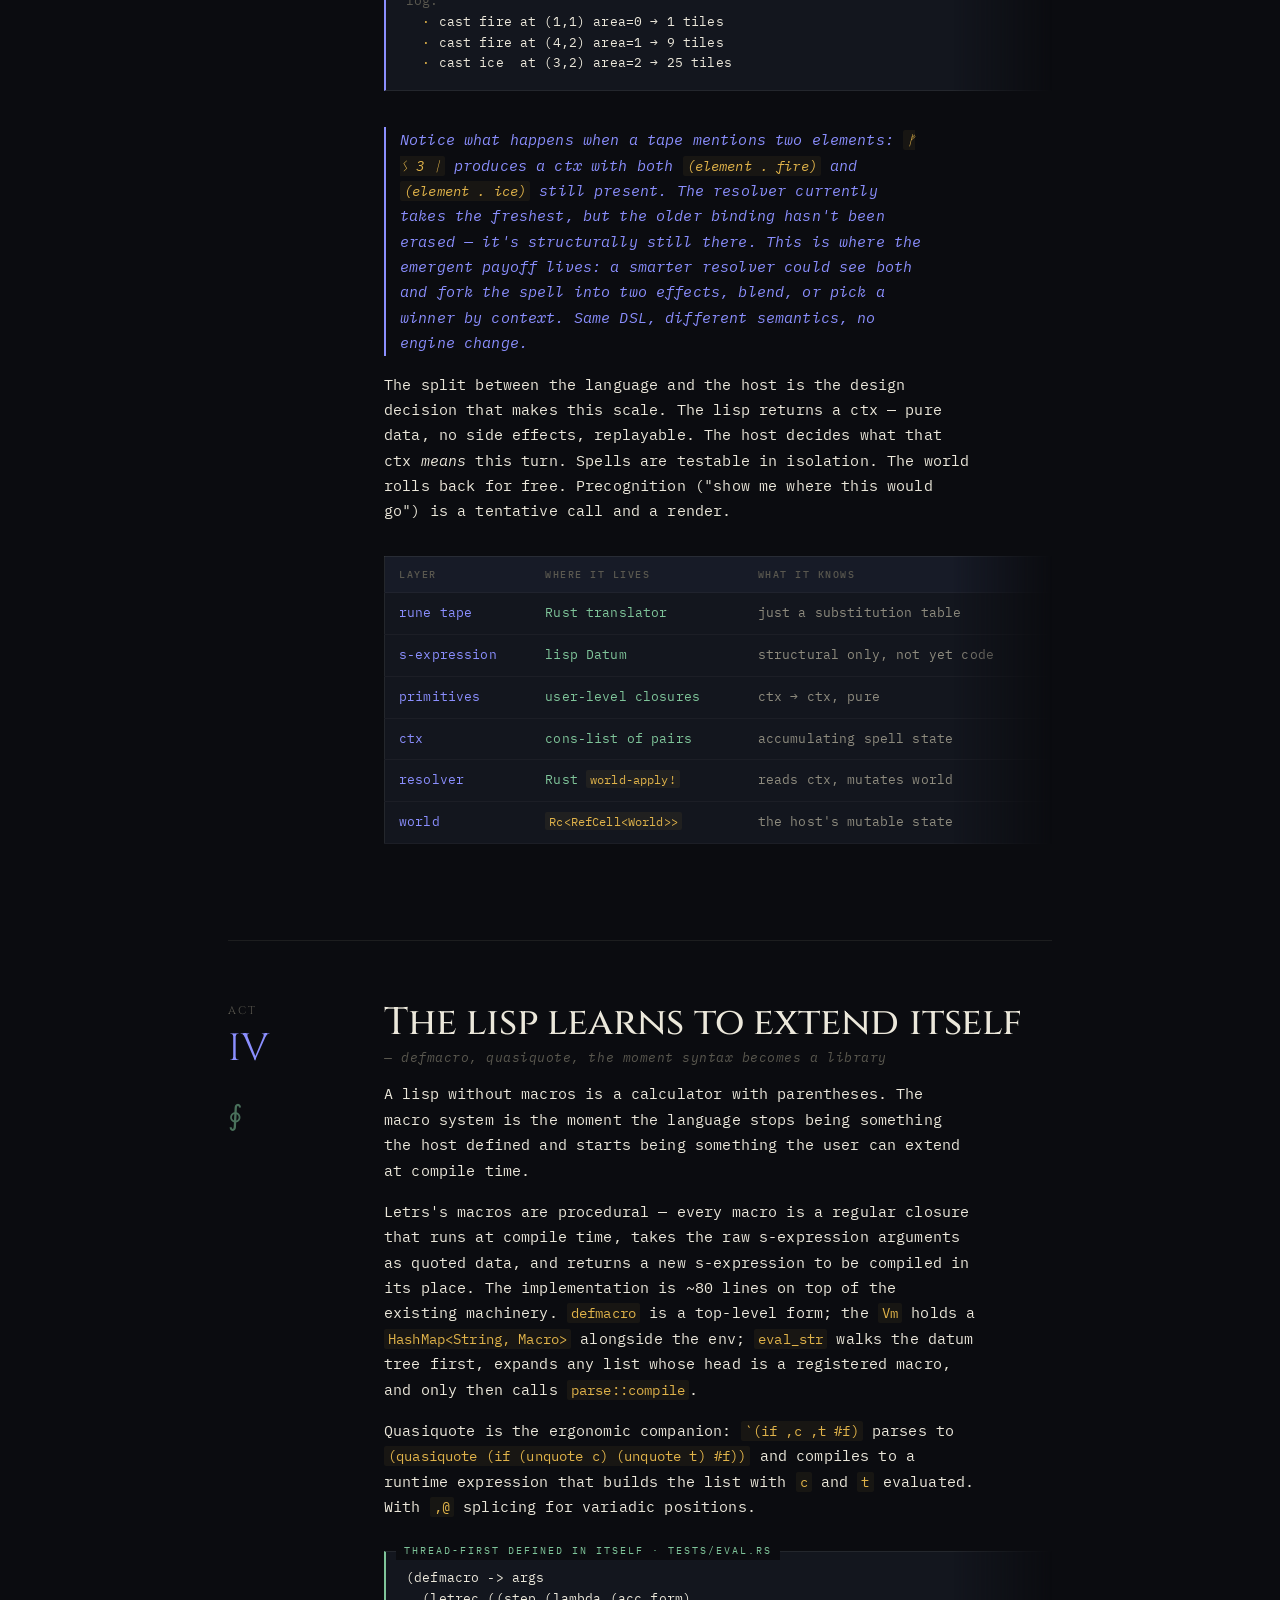
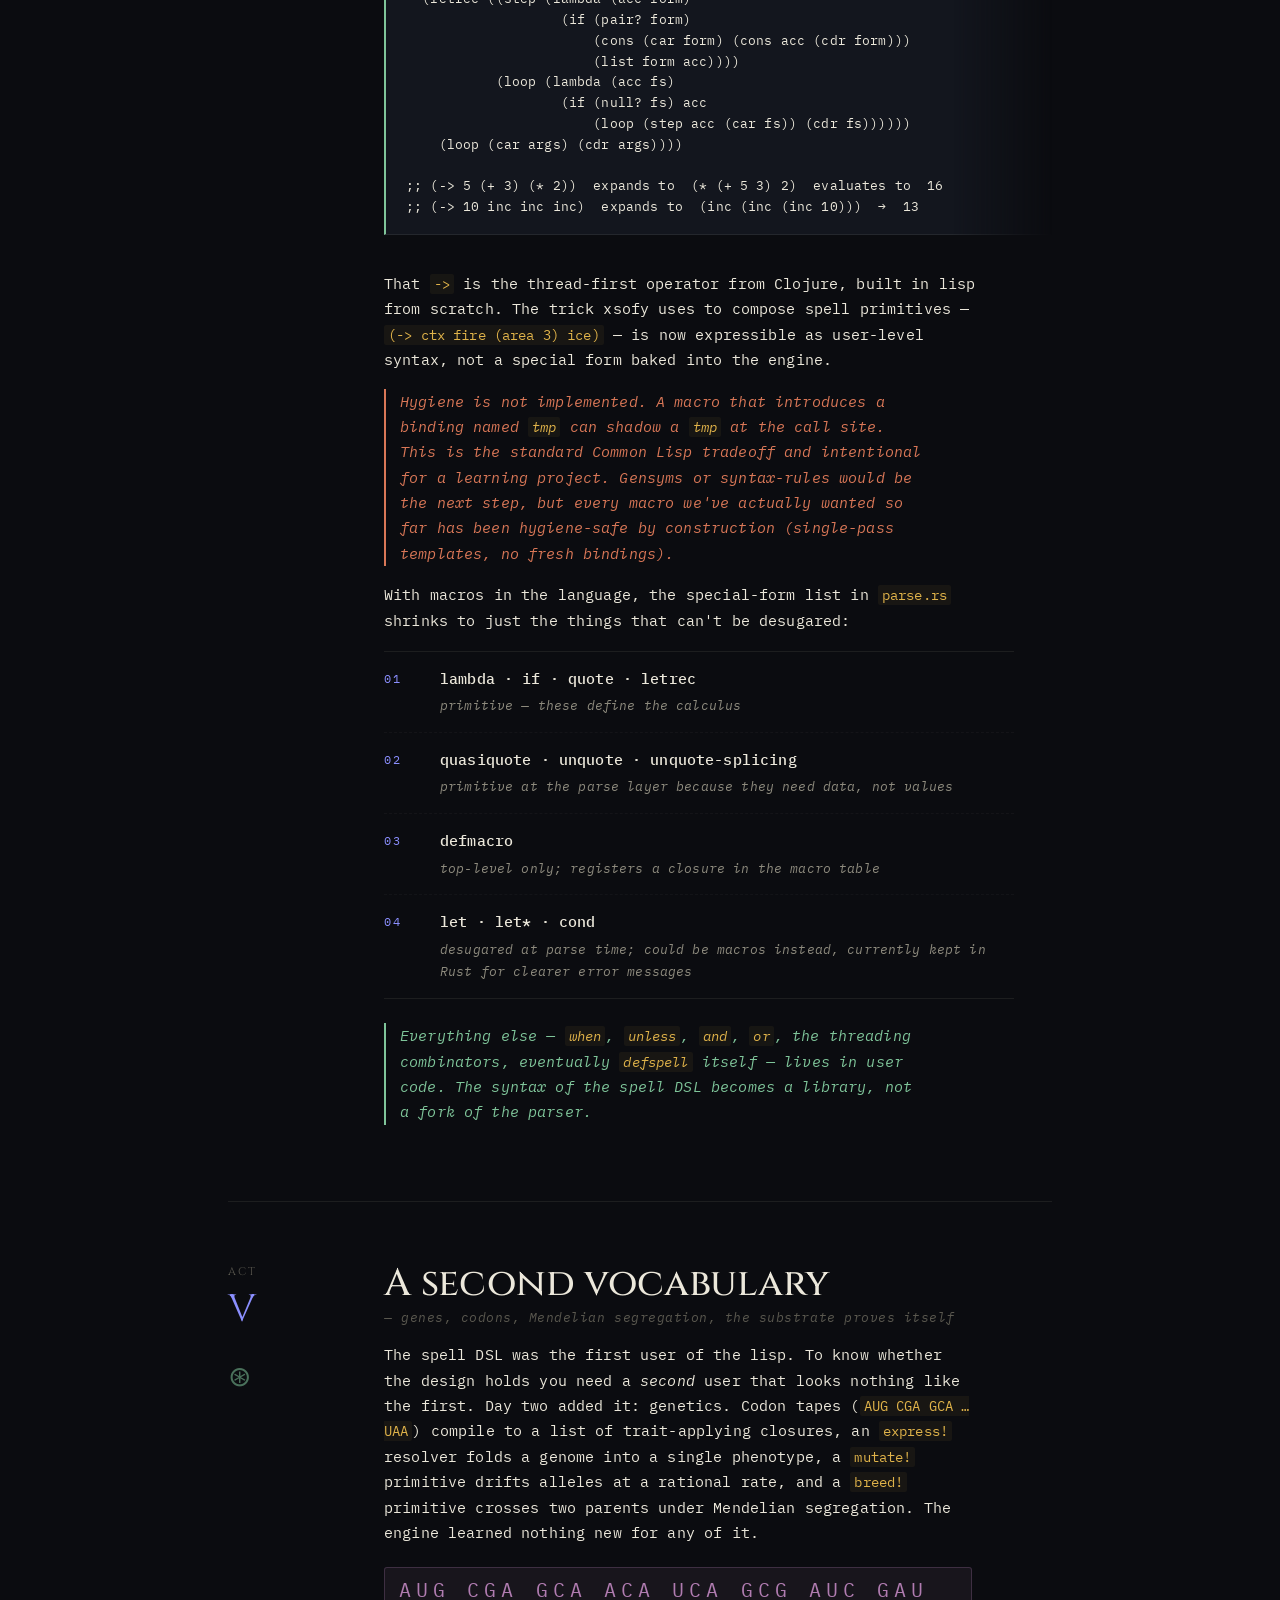
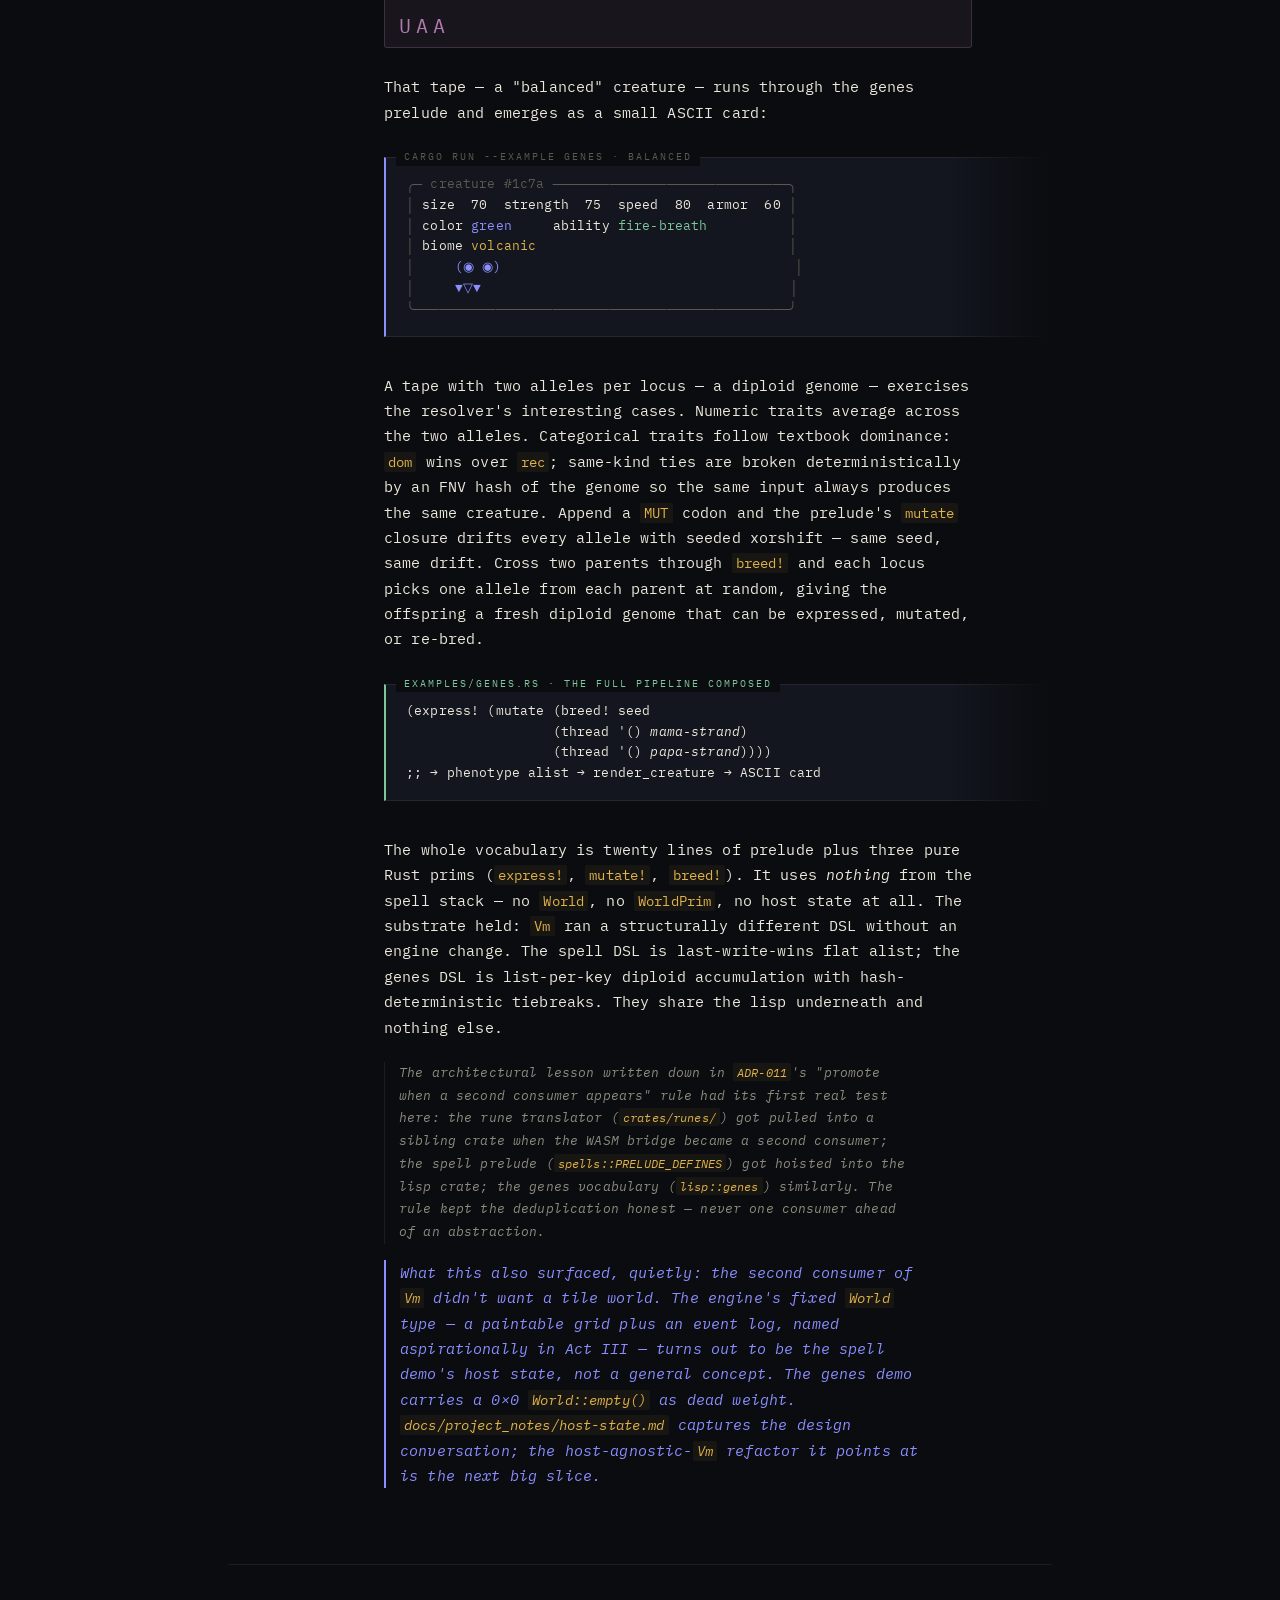
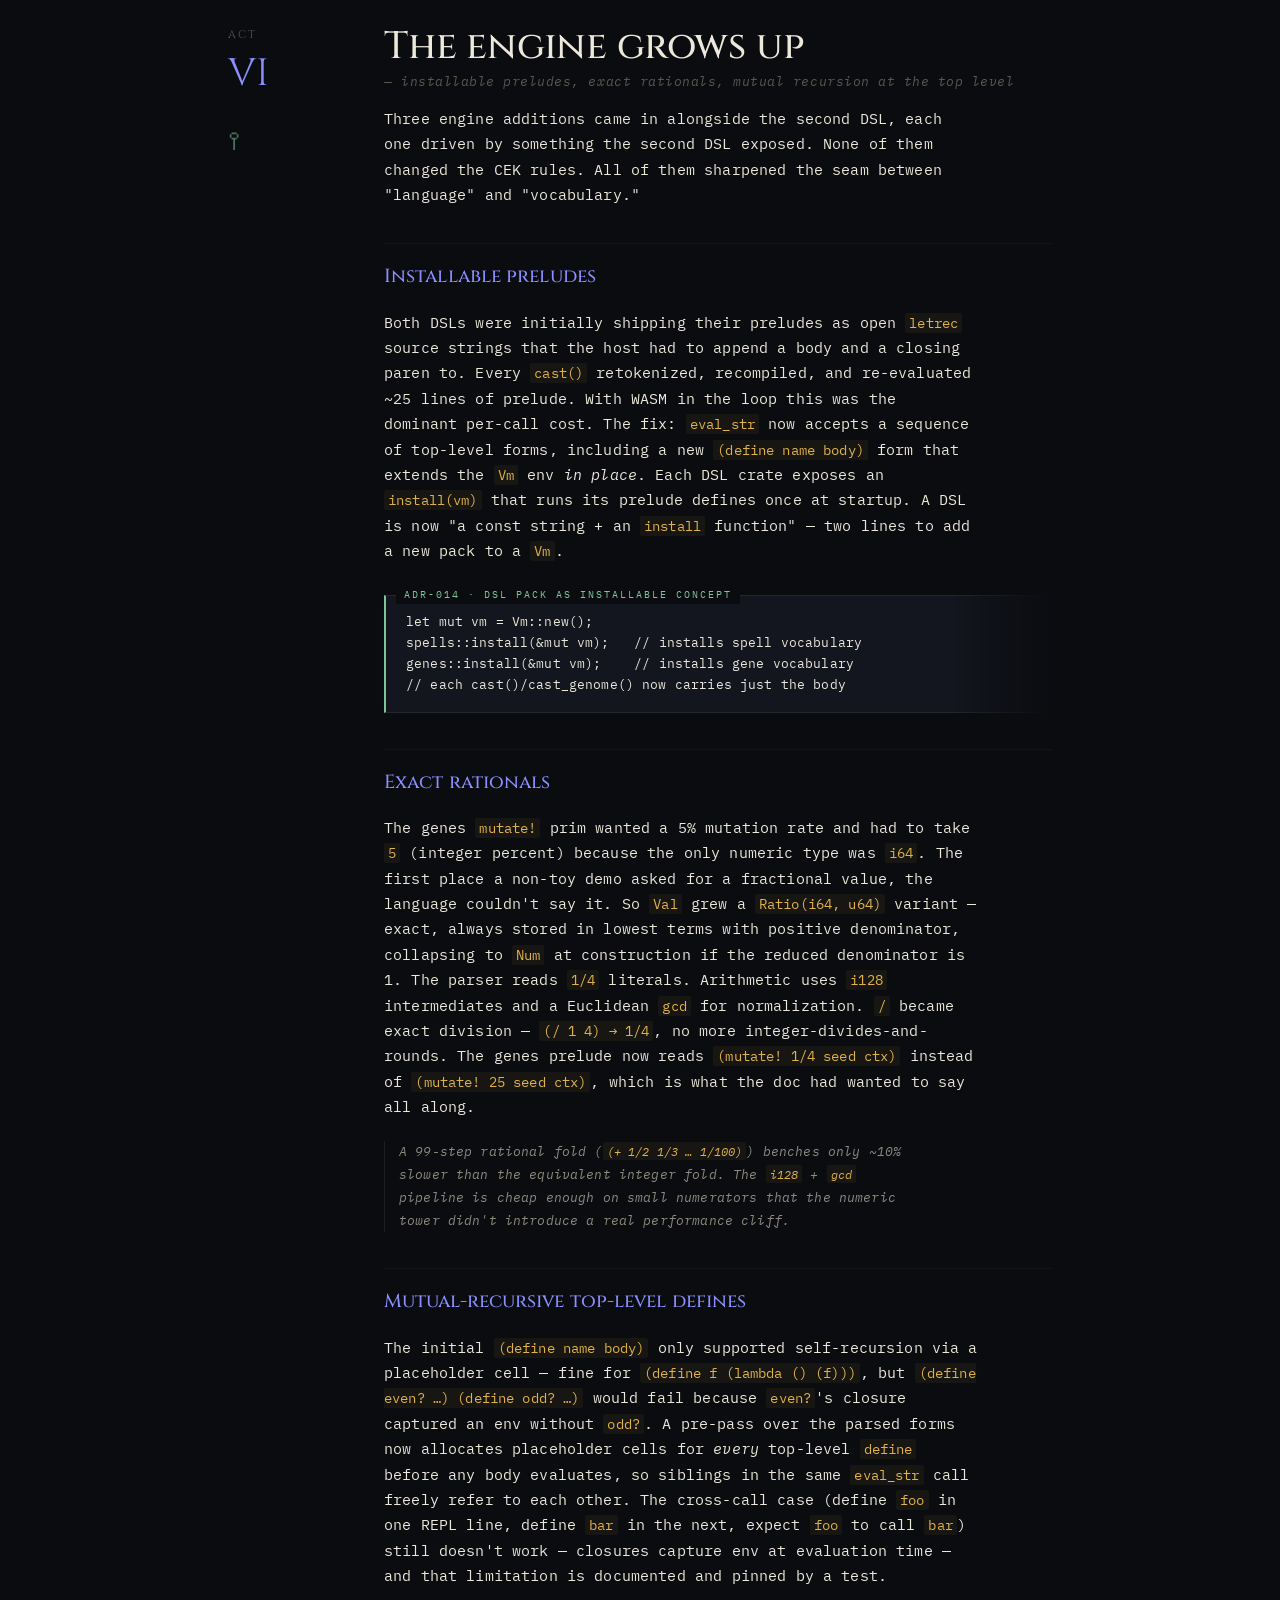
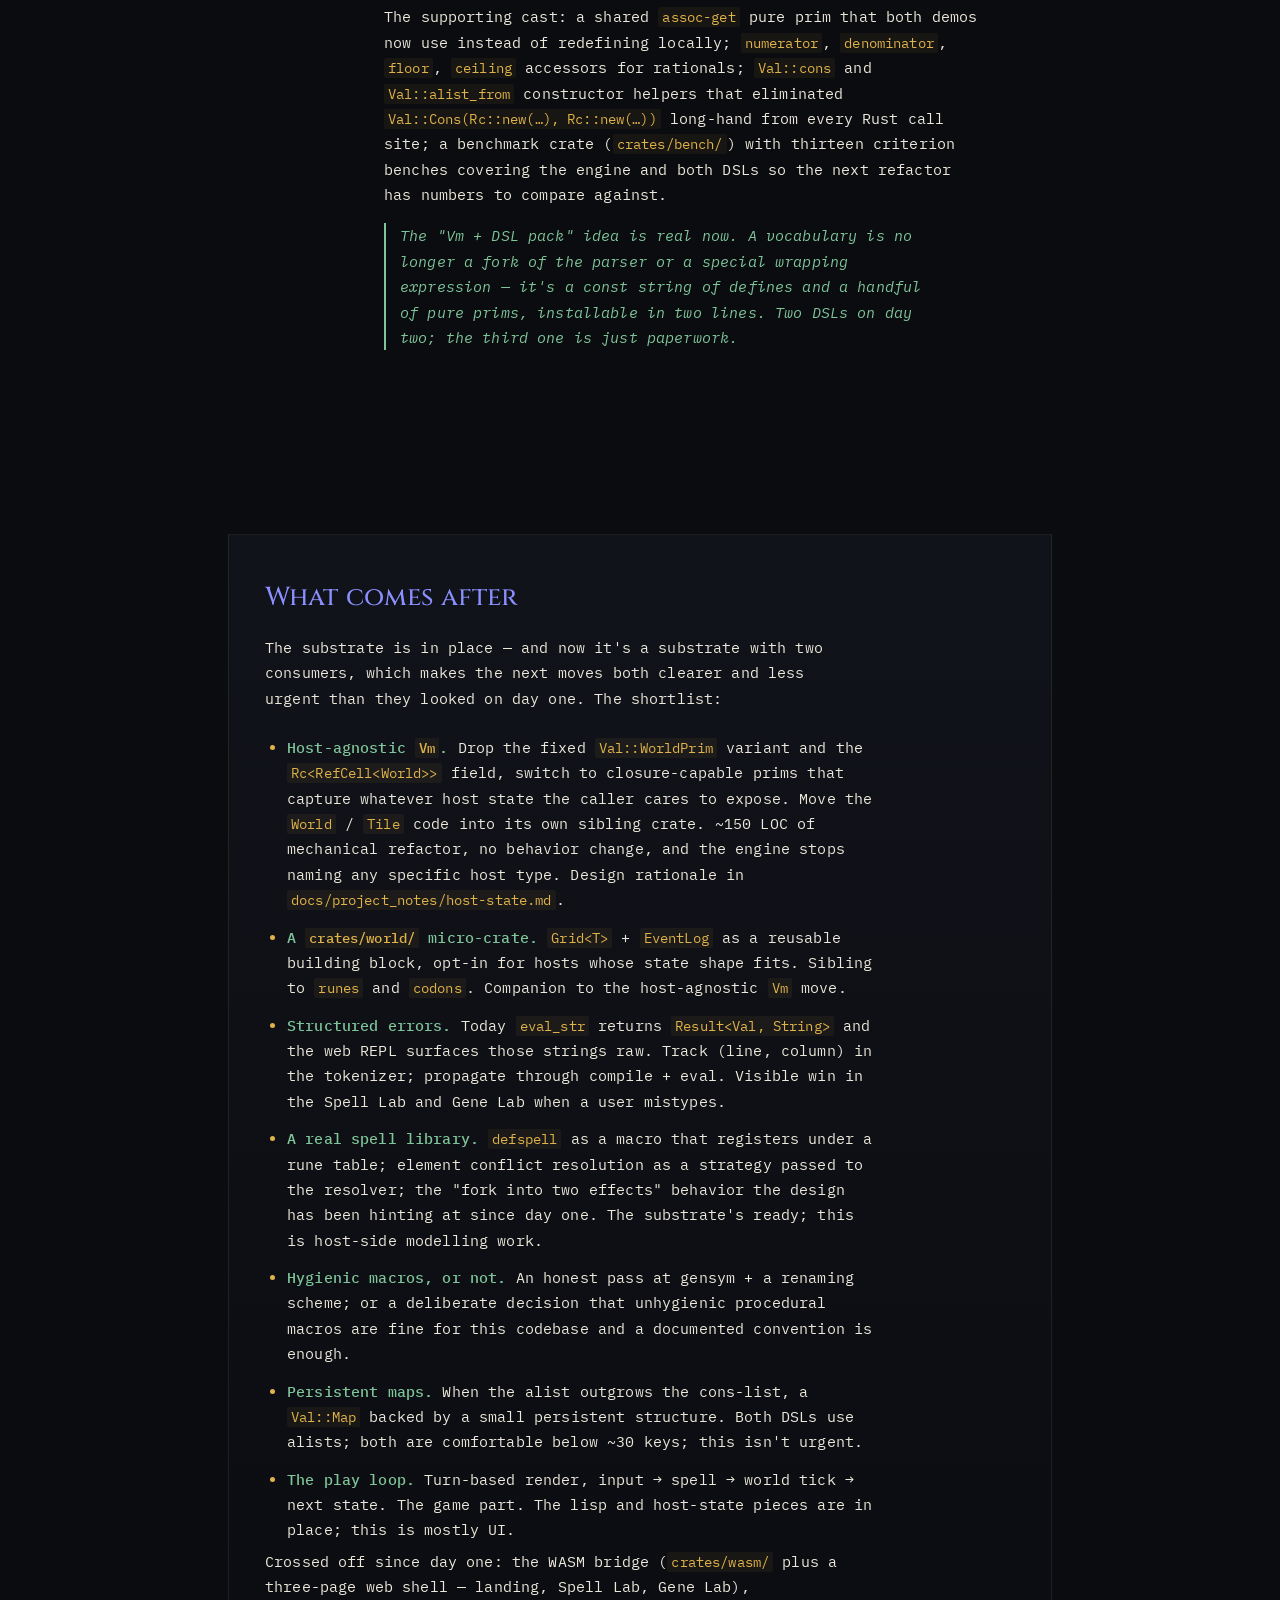
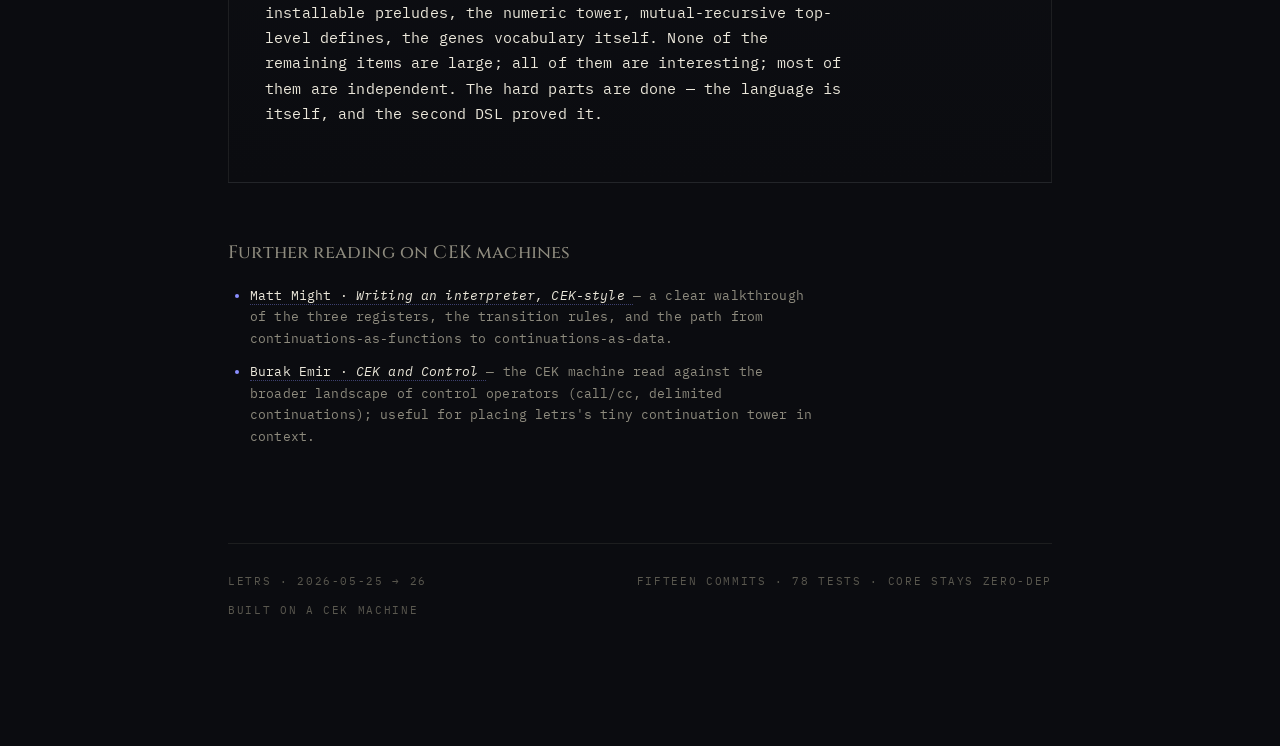
==== commit 07d3c39f: "letrs.html: balance the genes creature card ASCII The Act V demo card was missing the right `│` bord" ====
--- a/docs/letrs.html
+++ b/docs/letrs.html
@@ -912,13 +912,13 @@
         </p>
 
         <div class="boxed term-wrap" data-label="cargo run --example genes · balanced">
-        <pre class="term"><span class="dim">╭─ creature #1c7a ─────────────╮</span>
-<span class="dim">│</span> size  70  strength  75  speed  80  armor  60
-<span class="dim">│</span> color <span class="vio">green</span>     ability <span class="ok">fire-breath</span>
-<span class="dim">│</span> biome <span class="hl">volcanic</span>
-<span class="dim">│</span>     <span class="vio">(◉ ◉)</span>
-<span class="dim">│</span>     <span class="vio">▼▽▼</span>
-<span class="dim">╰────────────────────────────╯</span></pre>
+        <pre class="term"><span class="dim">╭─ creature #1c7a ─────────────────────────────╮</span>
+<span class="dim">│</span> size  70  strength  75  speed  80  armor  60 <span class="dim">│</span>
+<span class="dim">│</span> color <span class="vio">green</span>     ability <span class="ok">fire-breath</span>          <span class="dim">│</span>
+<span class="dim">│</span> biome <span class="hl">volcanic</span>                               <span class="dim">│</span>
+<span class="dim">│</span>     <span class="vio">(◉ ◉)</span>                                    <span class="dim">│</span>
+<span class="dim">│</span>     <span class="vio">▼▽▼</span>                                      <span class="dim">│</span>
+<span class="dim">╰──────────────────────────────────────────────╯</span></pre>
         </div>
 
         <p>
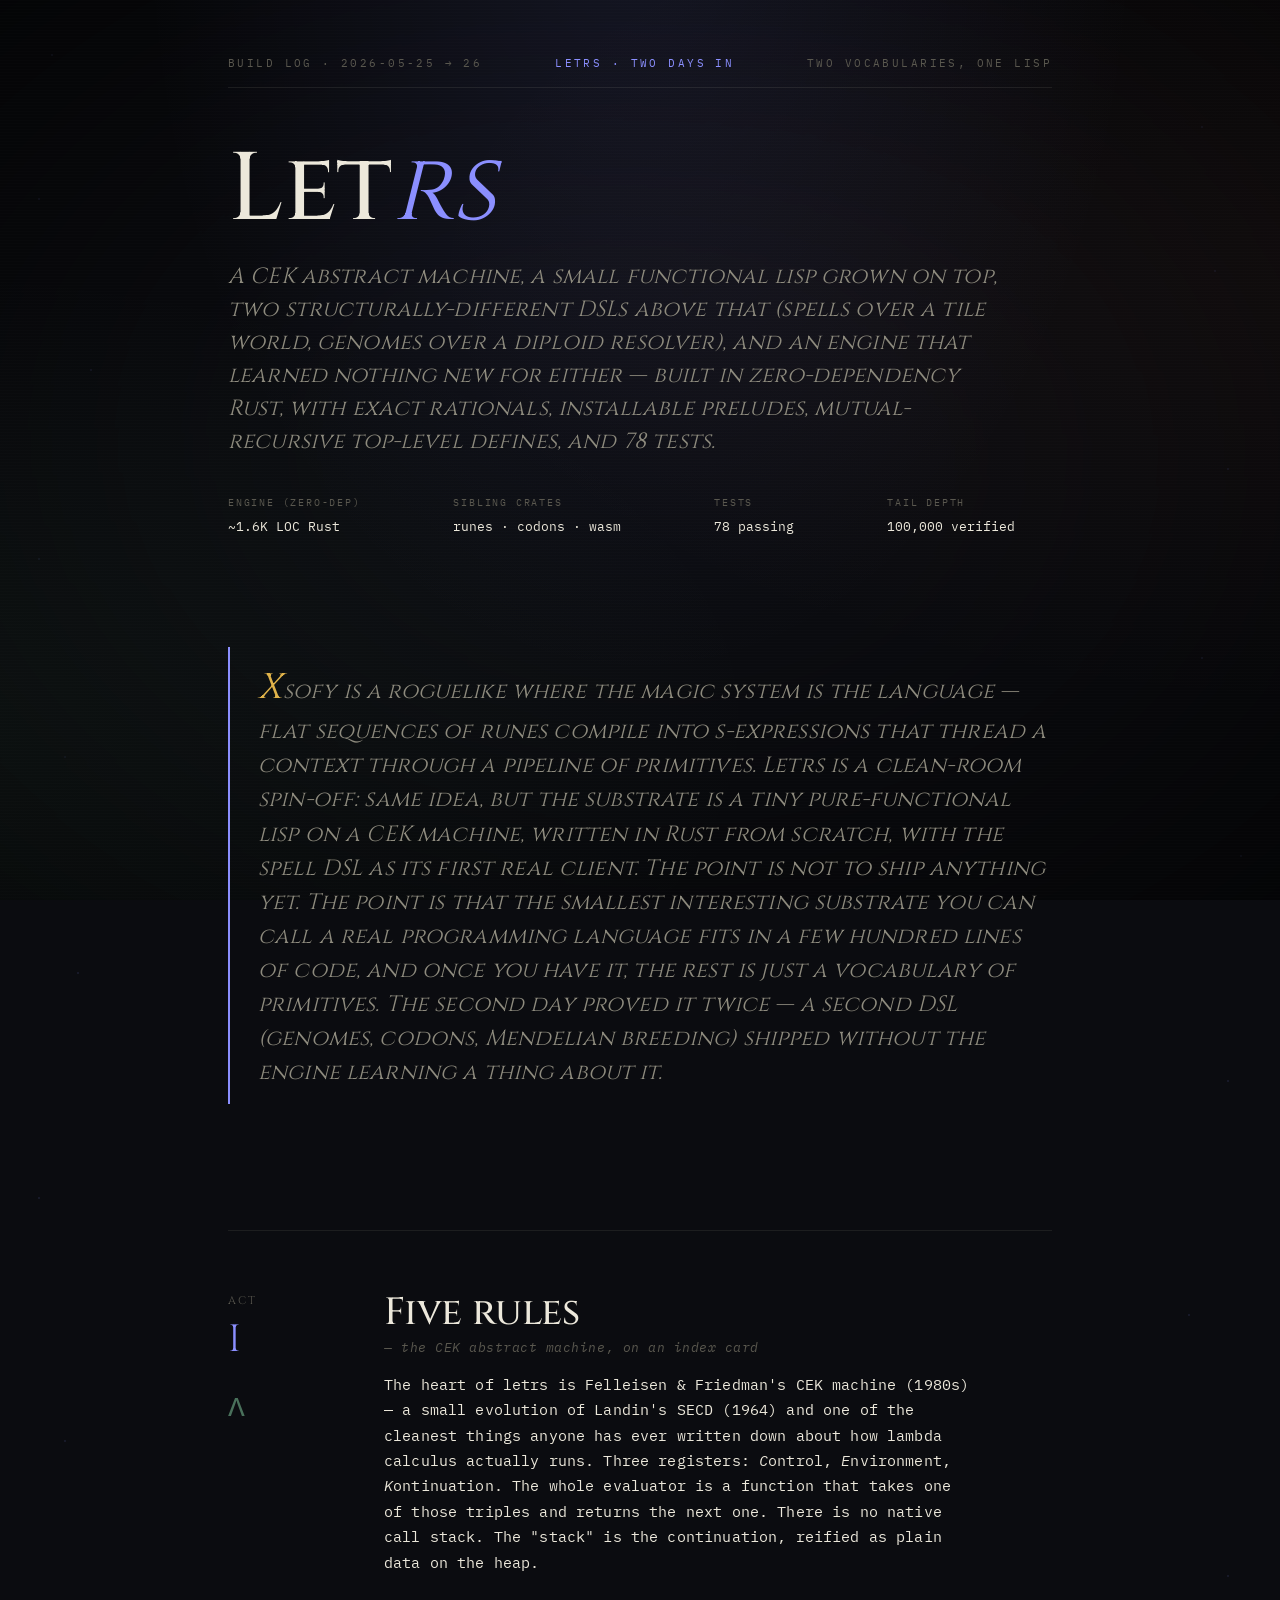
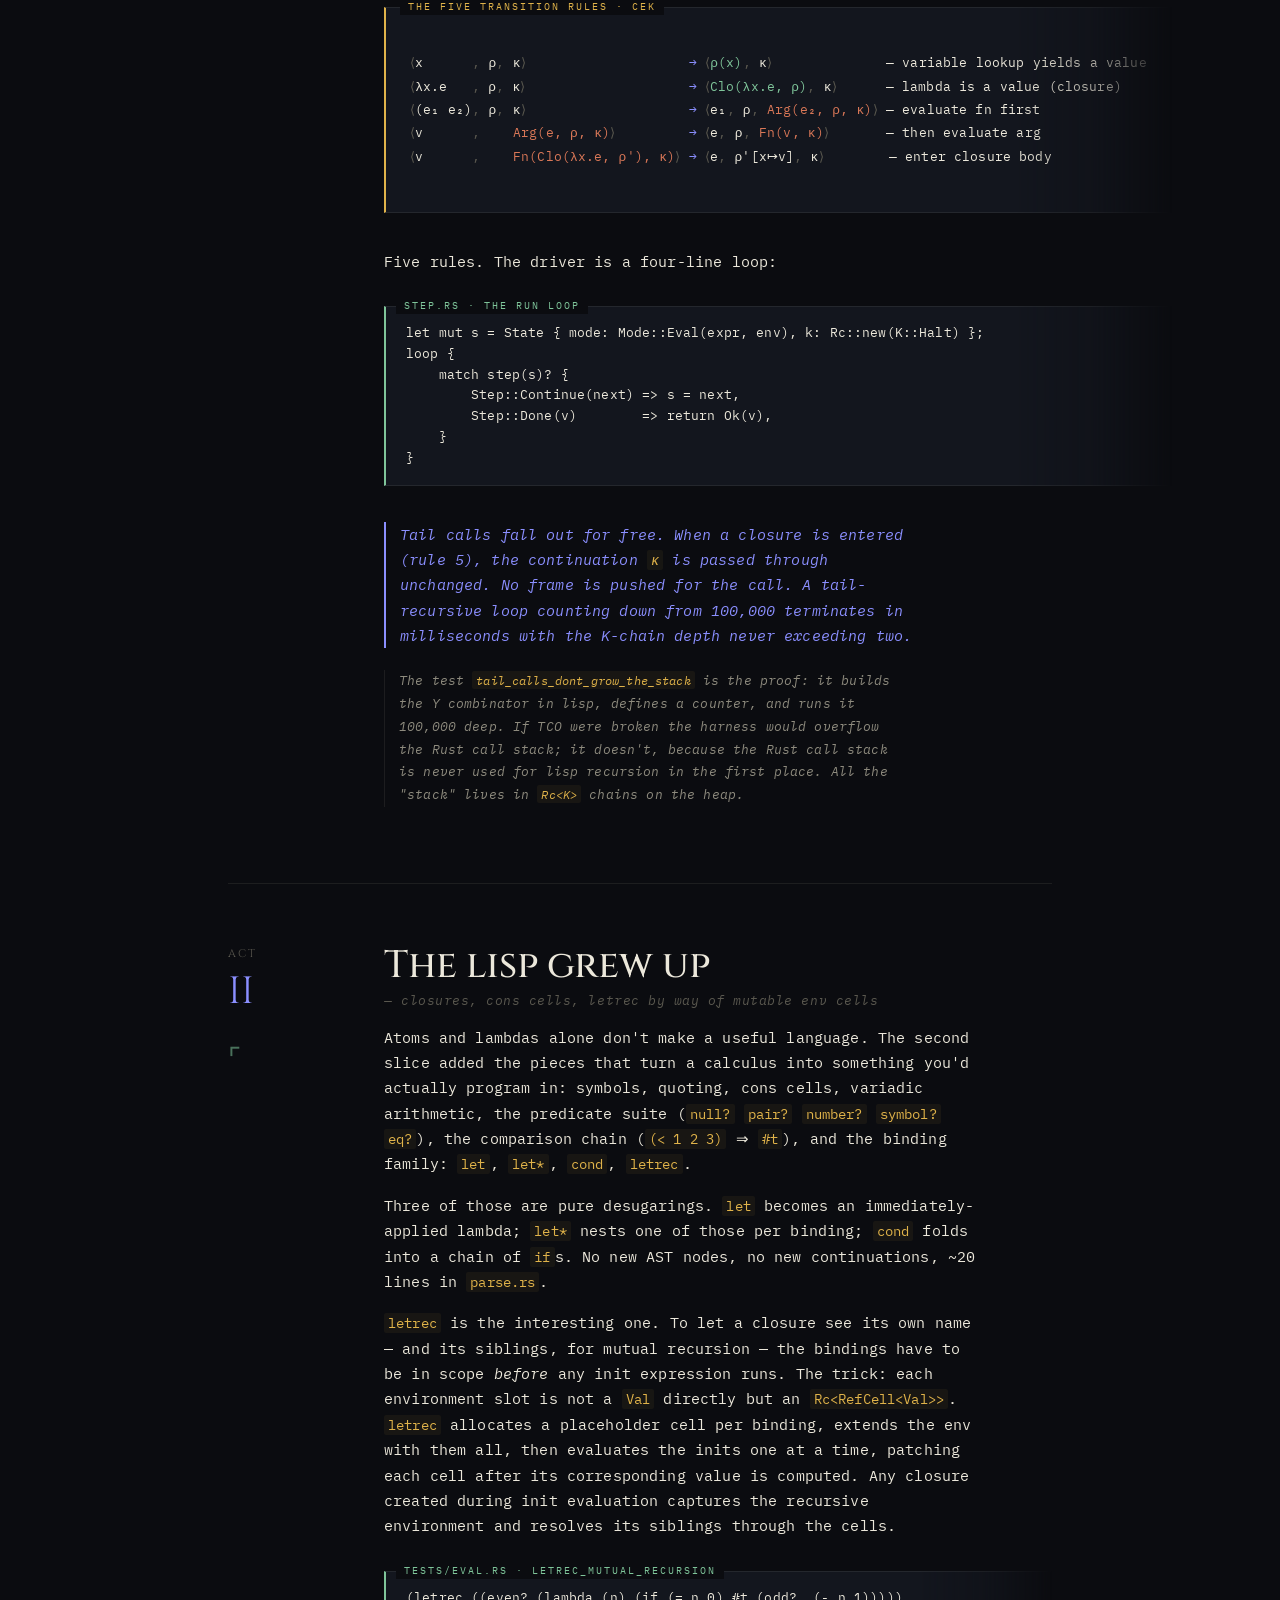
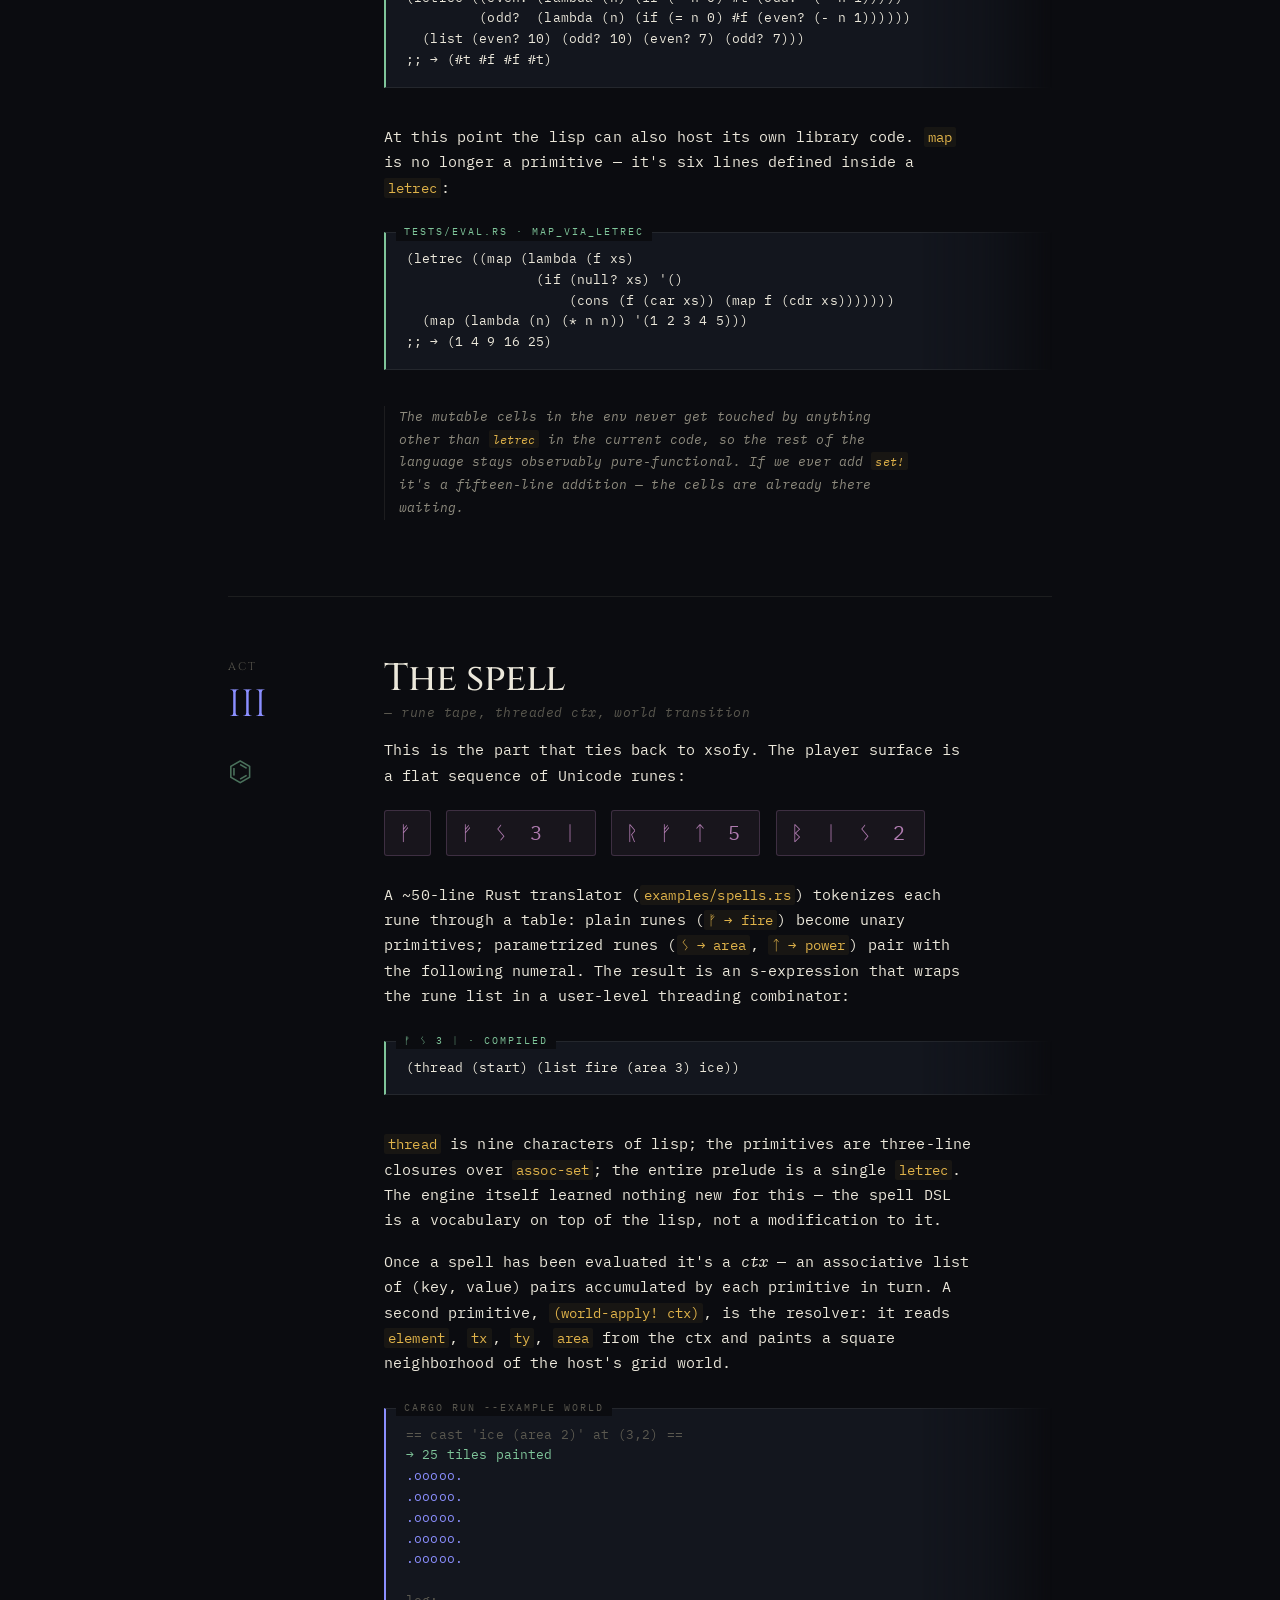
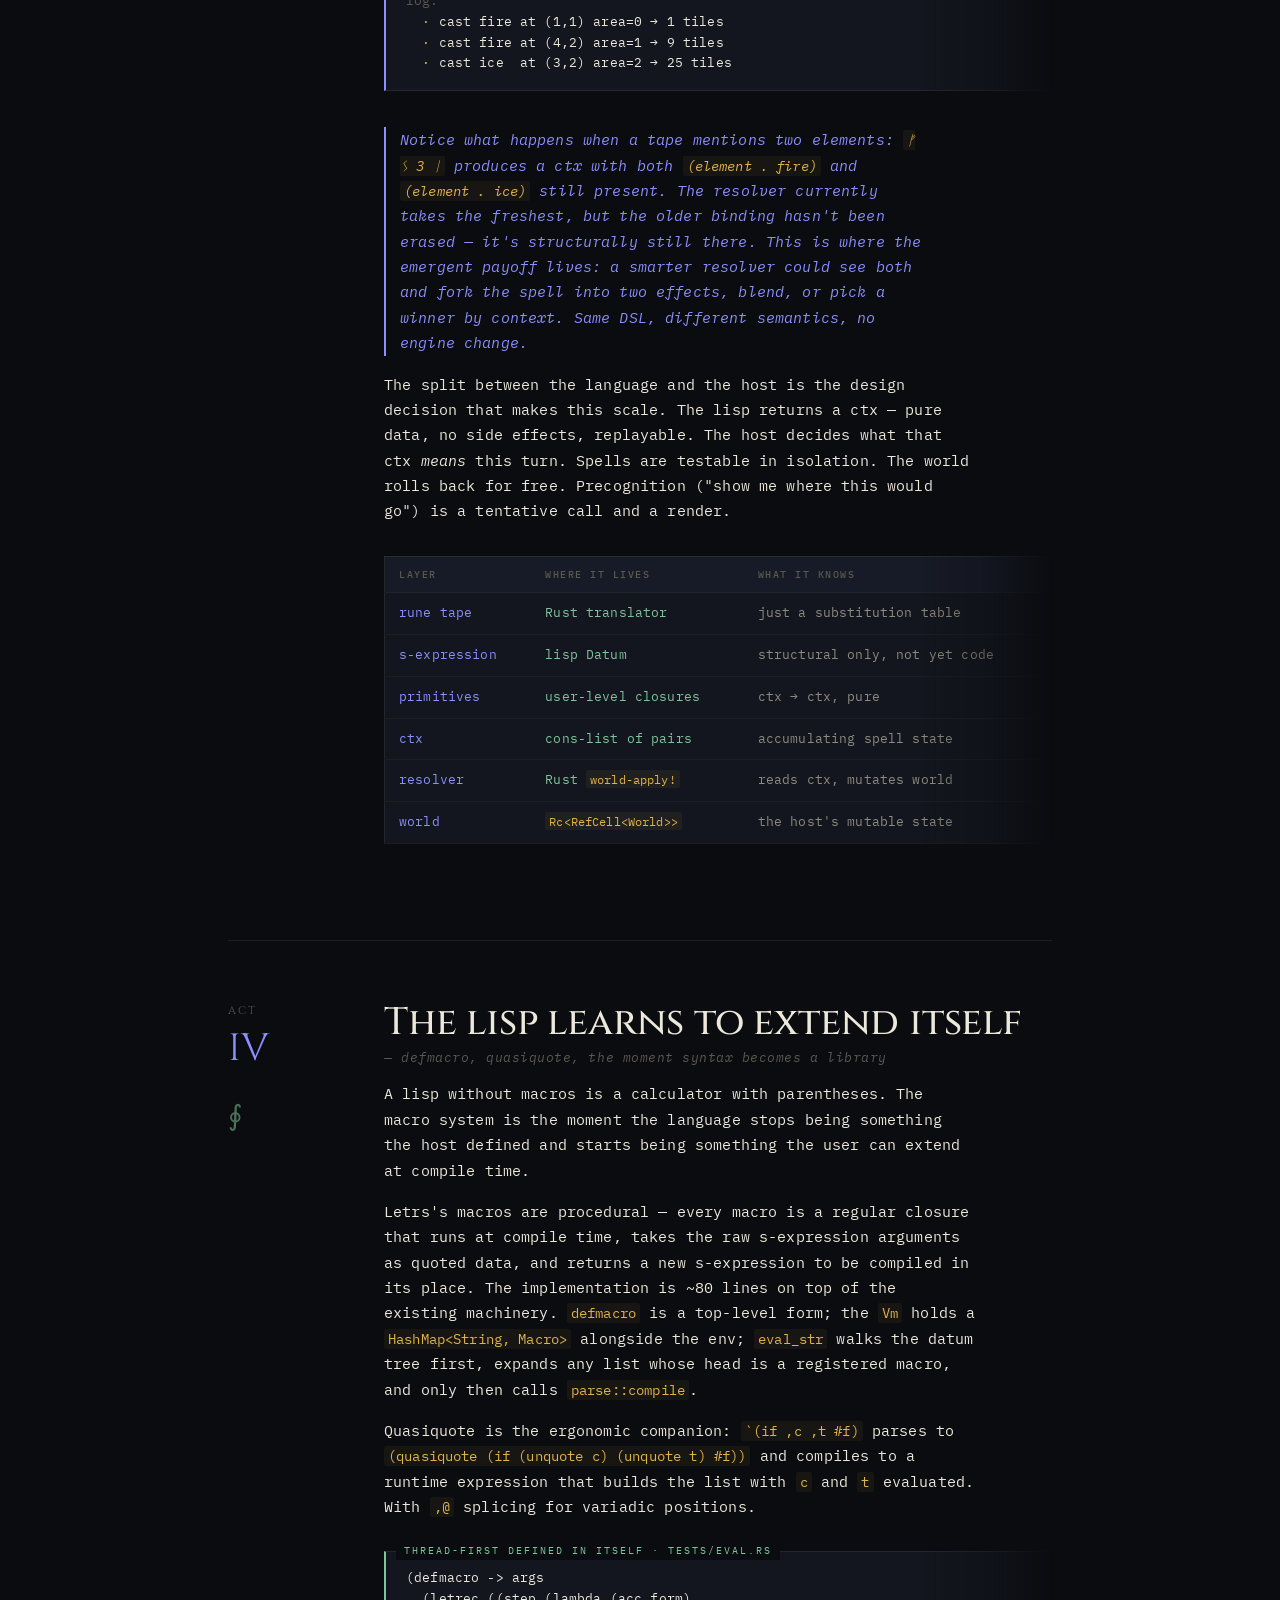
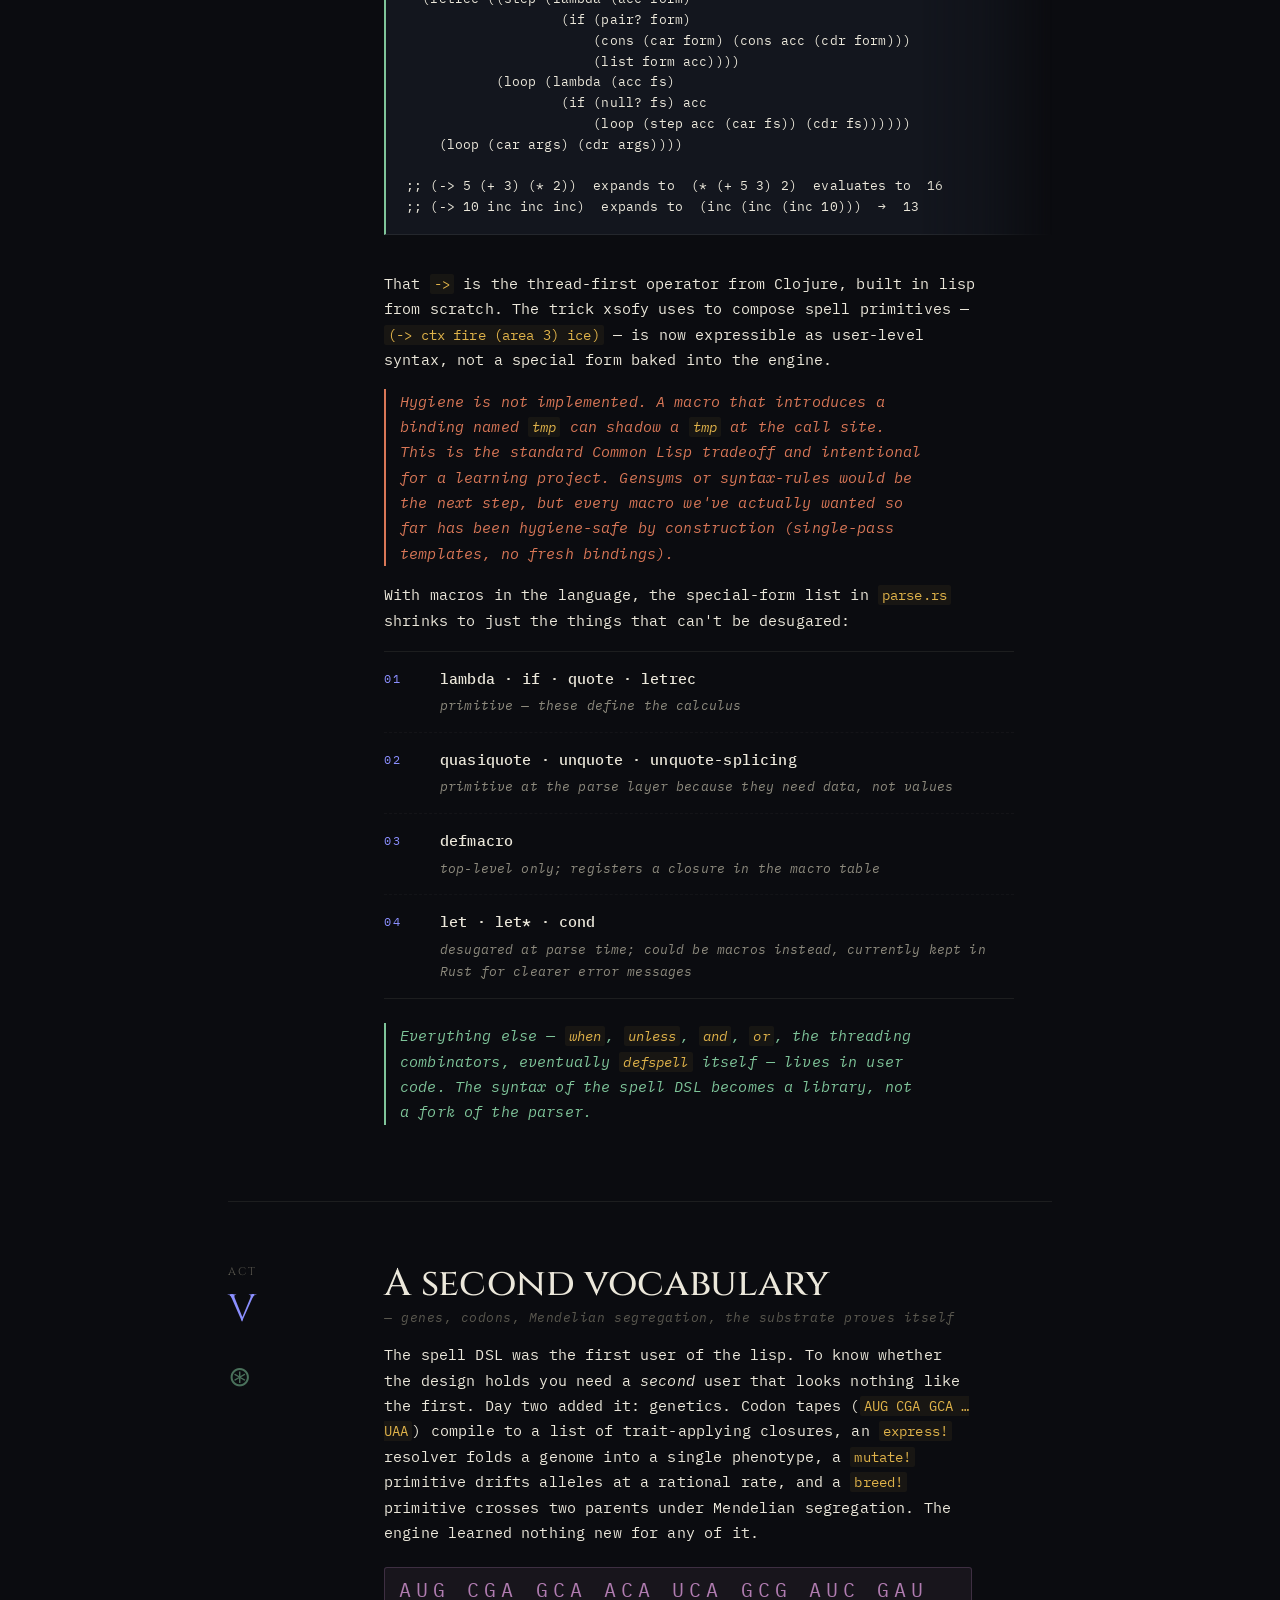
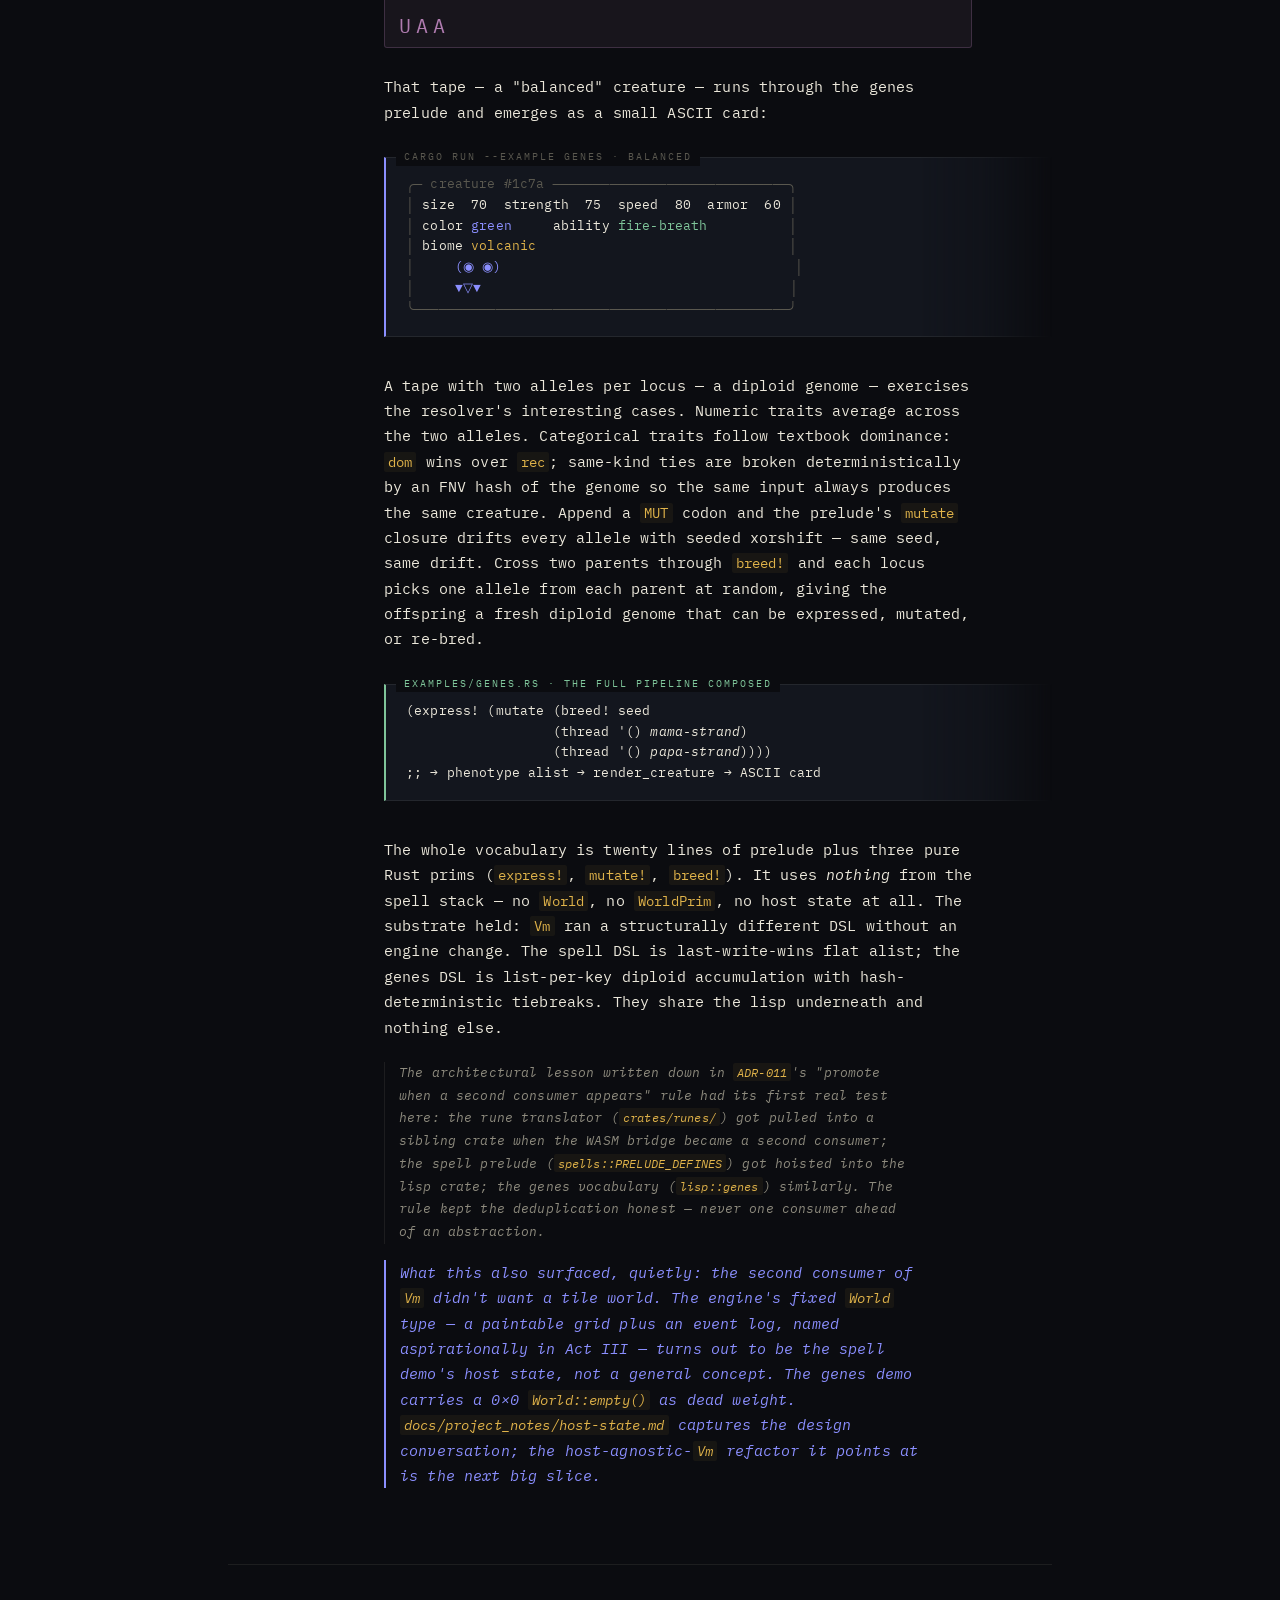
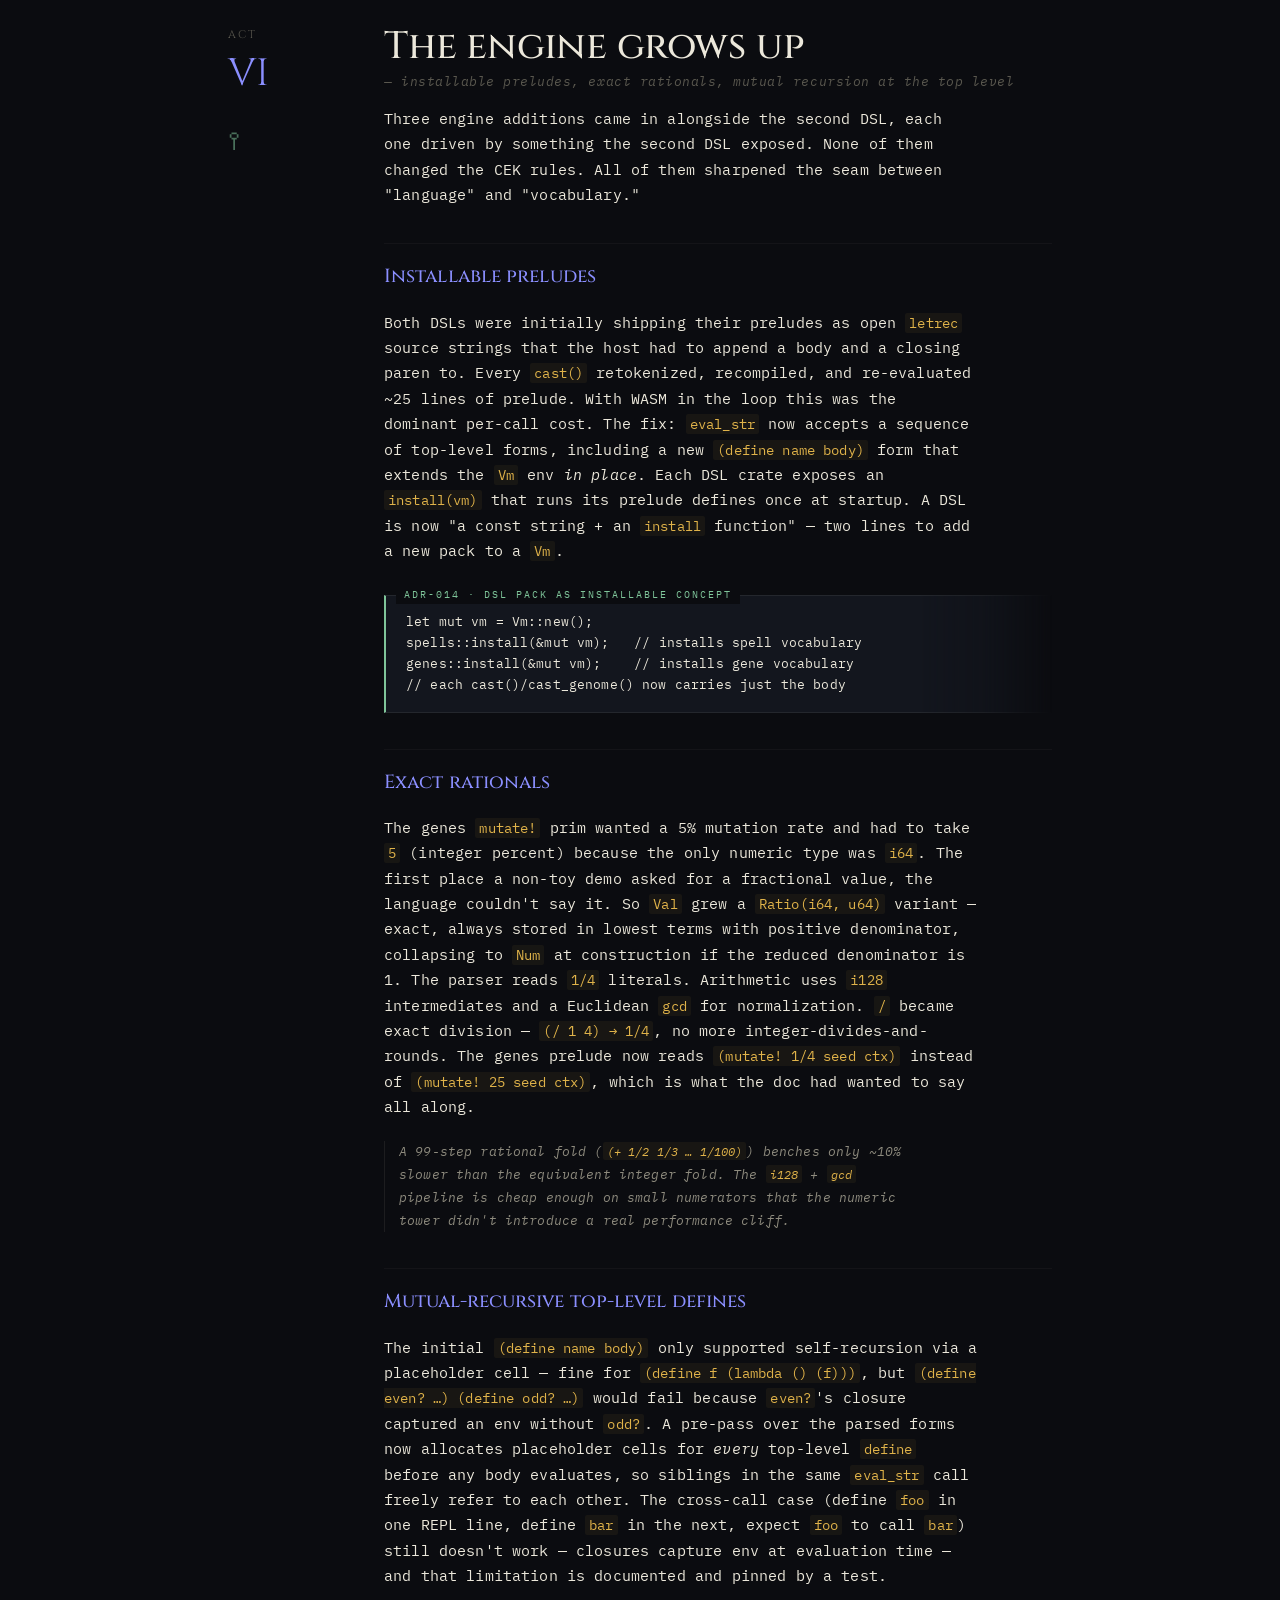
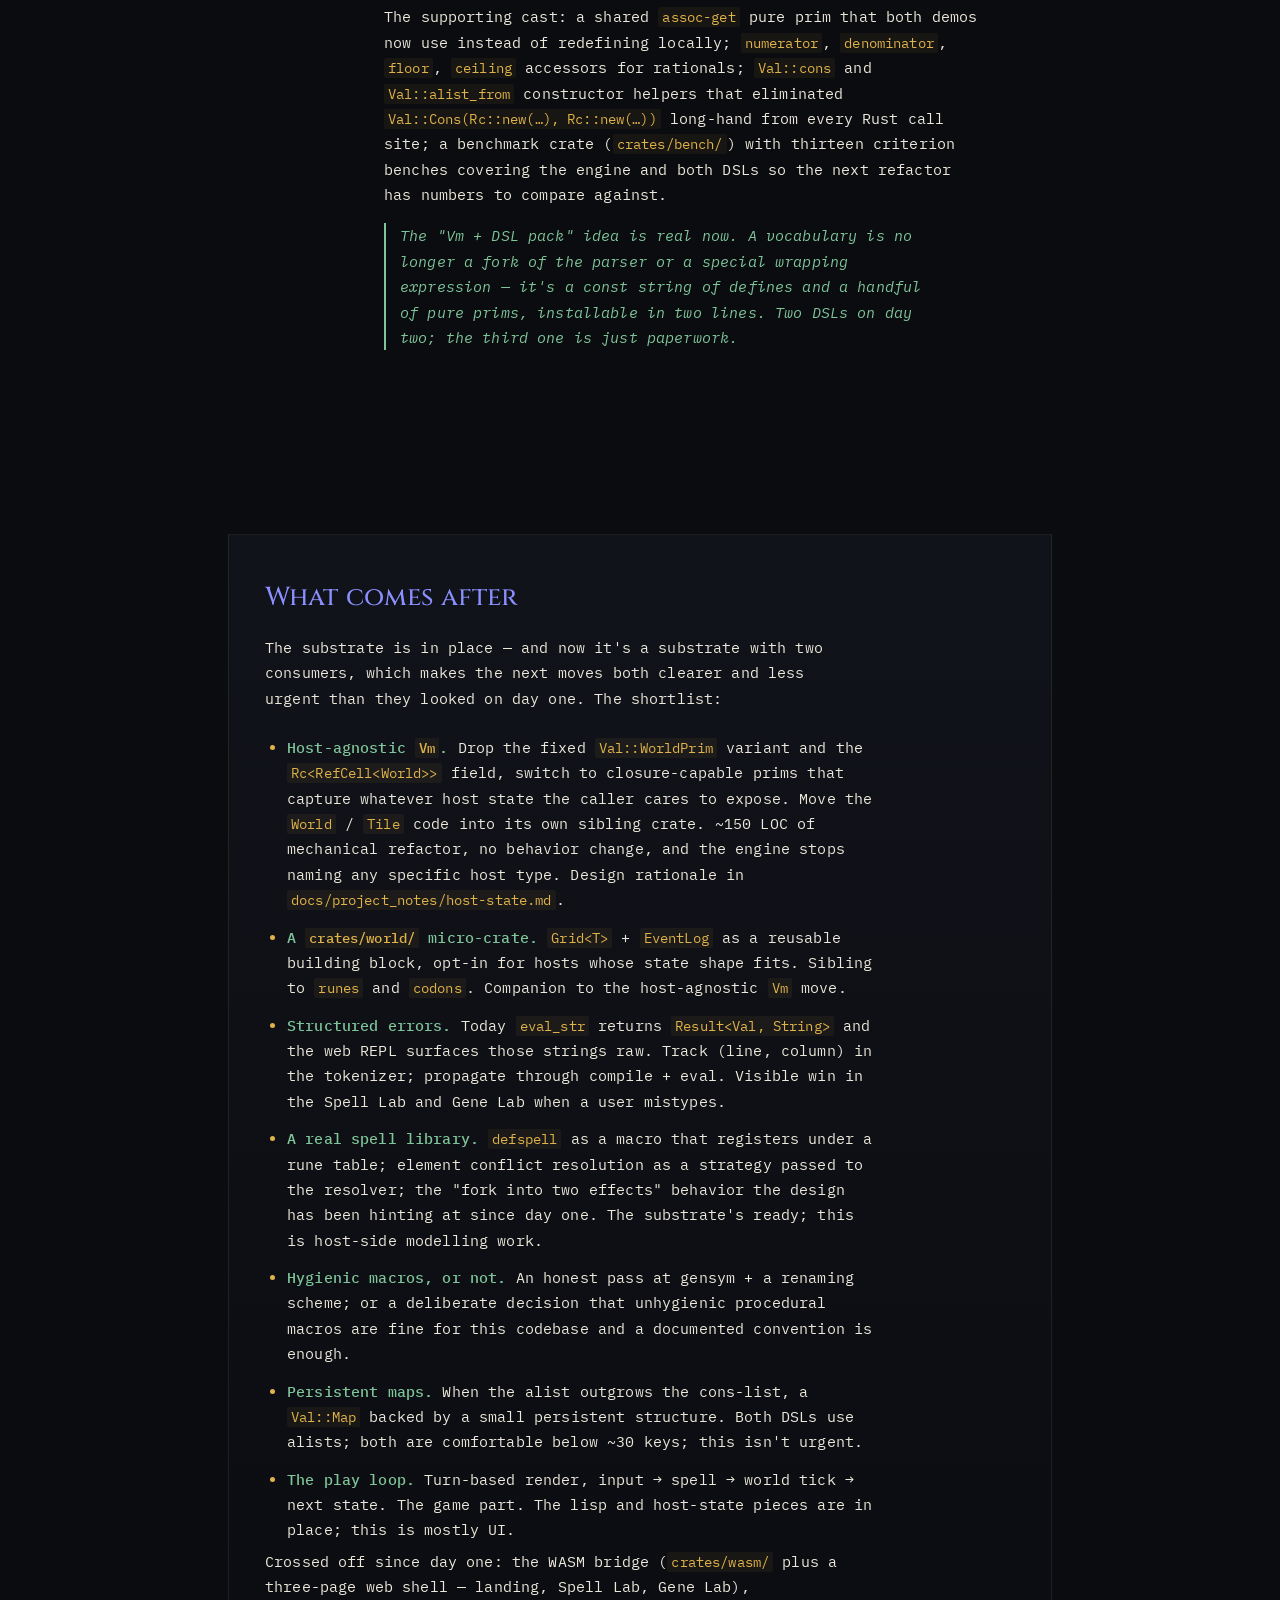
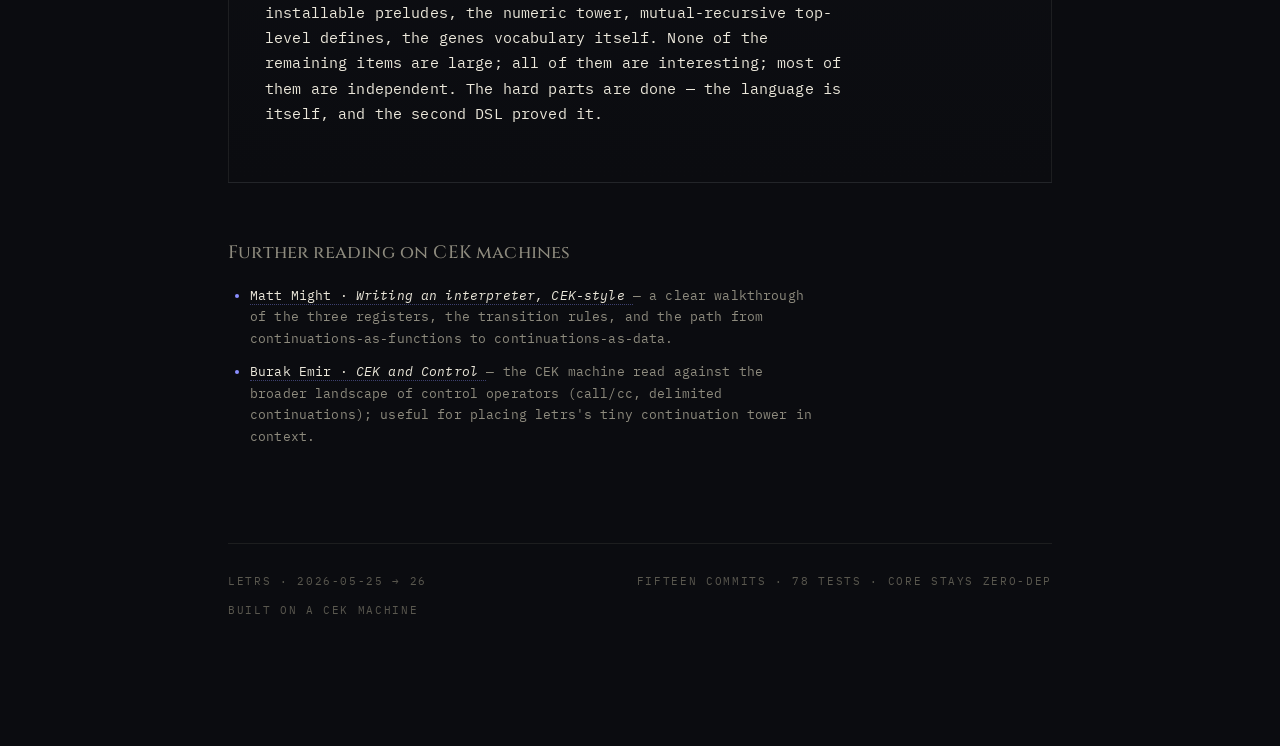
==== commit 582865dd: "letrs.html: ease the right-edge fade (80% start, 70% midpoint) Replaced the linear `black 85% → tran" ====
--- a/docs/letrs.html
+++ b/docs/letrs.html
@@ -270,8 +270,8 @@
          page bg instead of hard-clipping or showing a scrollbar.
          For blocks that fit, the masked area is whitespace + right
          border, so the only visible effect is a softer right edge. */
-      -webkit-mask-image: linear-gradient(to right, black 85%, transparent 100%);
-              mask-image: linear-gradient(to right, black 85%, transparent 100%);
+      -webkit-mask-image: linear-gradient(to right, black 80%, rgba(0,0,0,0.7) 90%, transparent 100%);
+              mask-image: linear-gradient(to right, black 80%, rgba(0,0,0,0.7) 90%, transparent 100%);
       position: relative;
       white-space: pre;
       font-family: var(--mono);
@@ -299,8 +299,8 @@
       margin: 32px 0 36px;
       background: var(--panel);
       border: 1px solid var(--rule);
-      -webkit-mask-image: linear-gradient(to right, black 85%, transparent 100%);
-              mask-image: linear-gradient(to right, black 85%, transparent 100%);
+      -webkit-mask-image: linear-gradient(to right, black 80%, rgba(0,0,0,0.7) 90%, transparent 100%);
+              mask-image: linear-gradient(to right, black 80%, rgba(0,0,0,0.7) 90%, transparent 100%);
     }
     .compare th, .compare td {
       text-align: left;
@@ -331,8 +331,8 @@
       font-size: 13px;
       line-height: 1.8;
       color: var(--ink);
-      -webkit-mask-image: linear-gradient(to right, black 85%, transparent 100%);
-              mask-image: linear-gradient(to right, black 85%, transparent 100%);
+      -webkit-mask-image: linear-gradient(to right, black 80%, rgba(0,0,0,0.7) 90%, transparent 100%);
+              mask-image: linear-gradient(to right, black 80%, rgba(0,0,0,0.7) 90%, transparent 100%);
       white-space: pre;
       overflow-x: auto;
       position: relative;
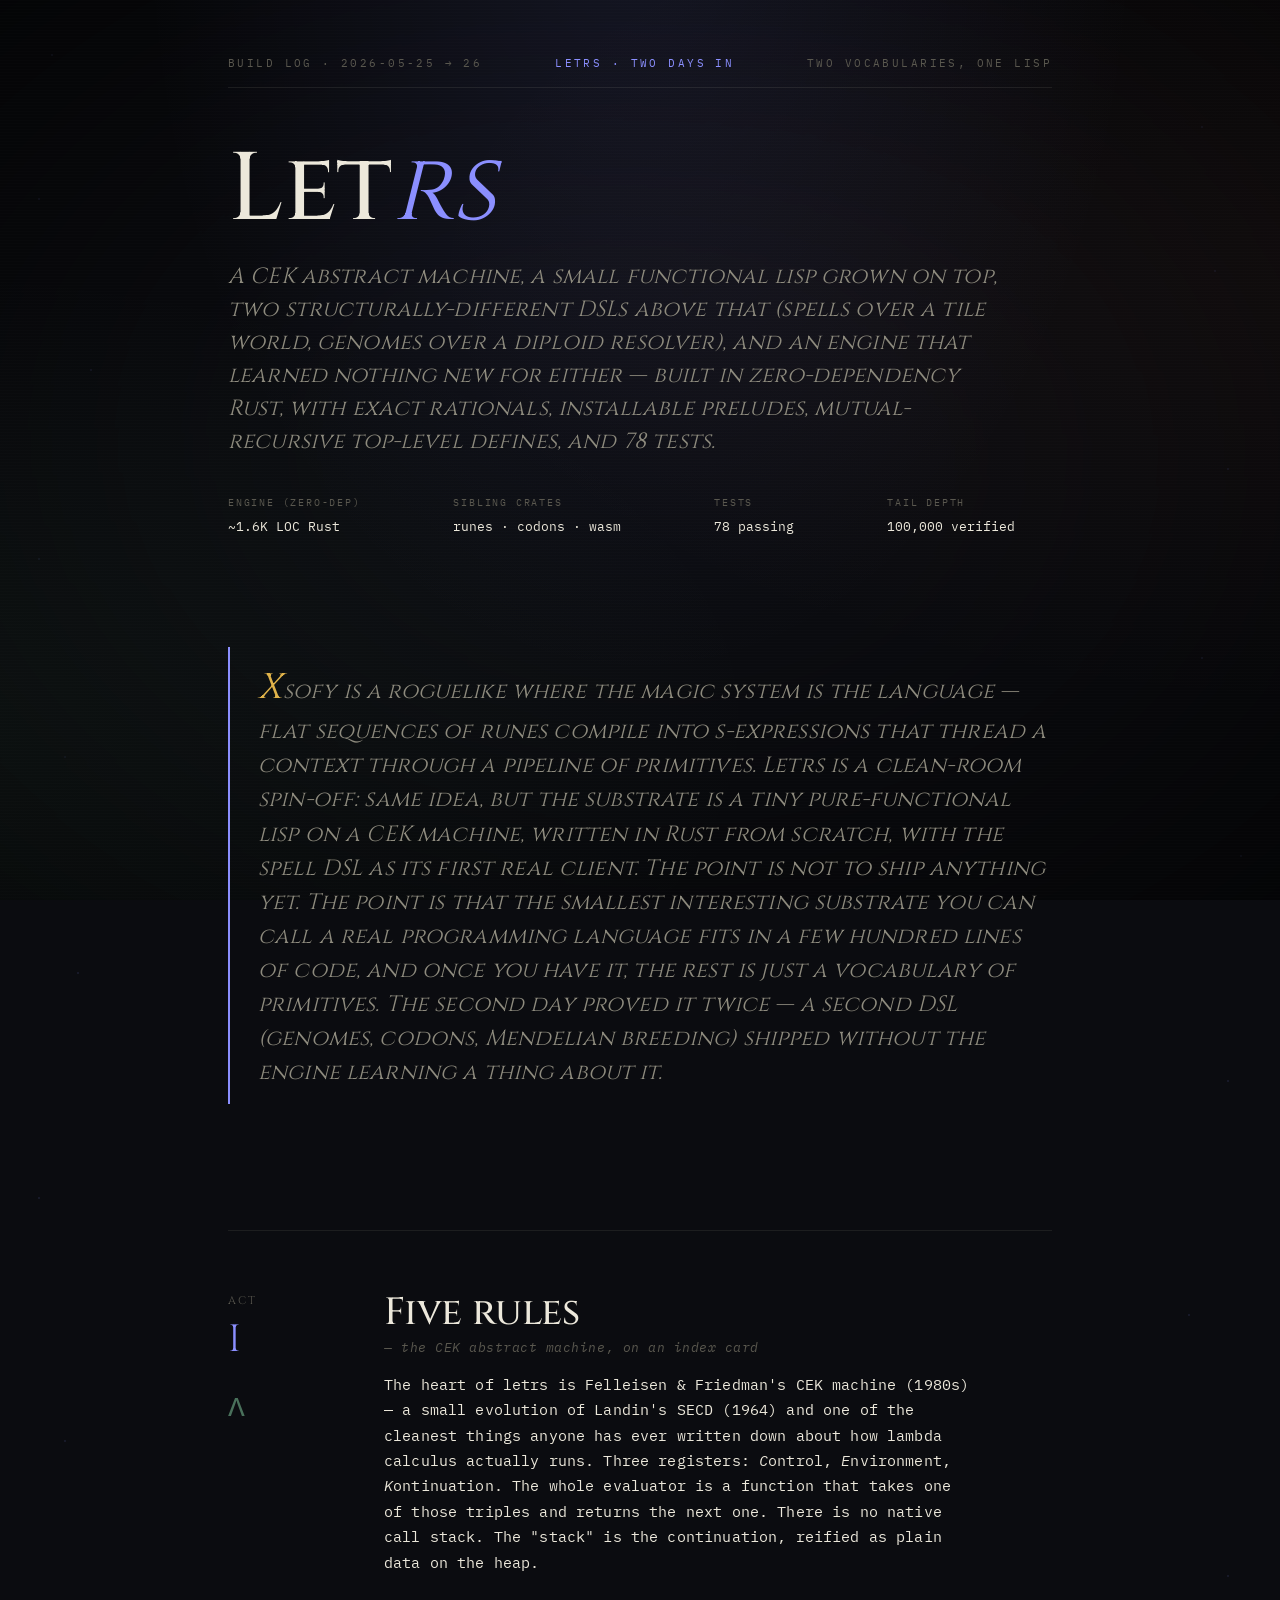
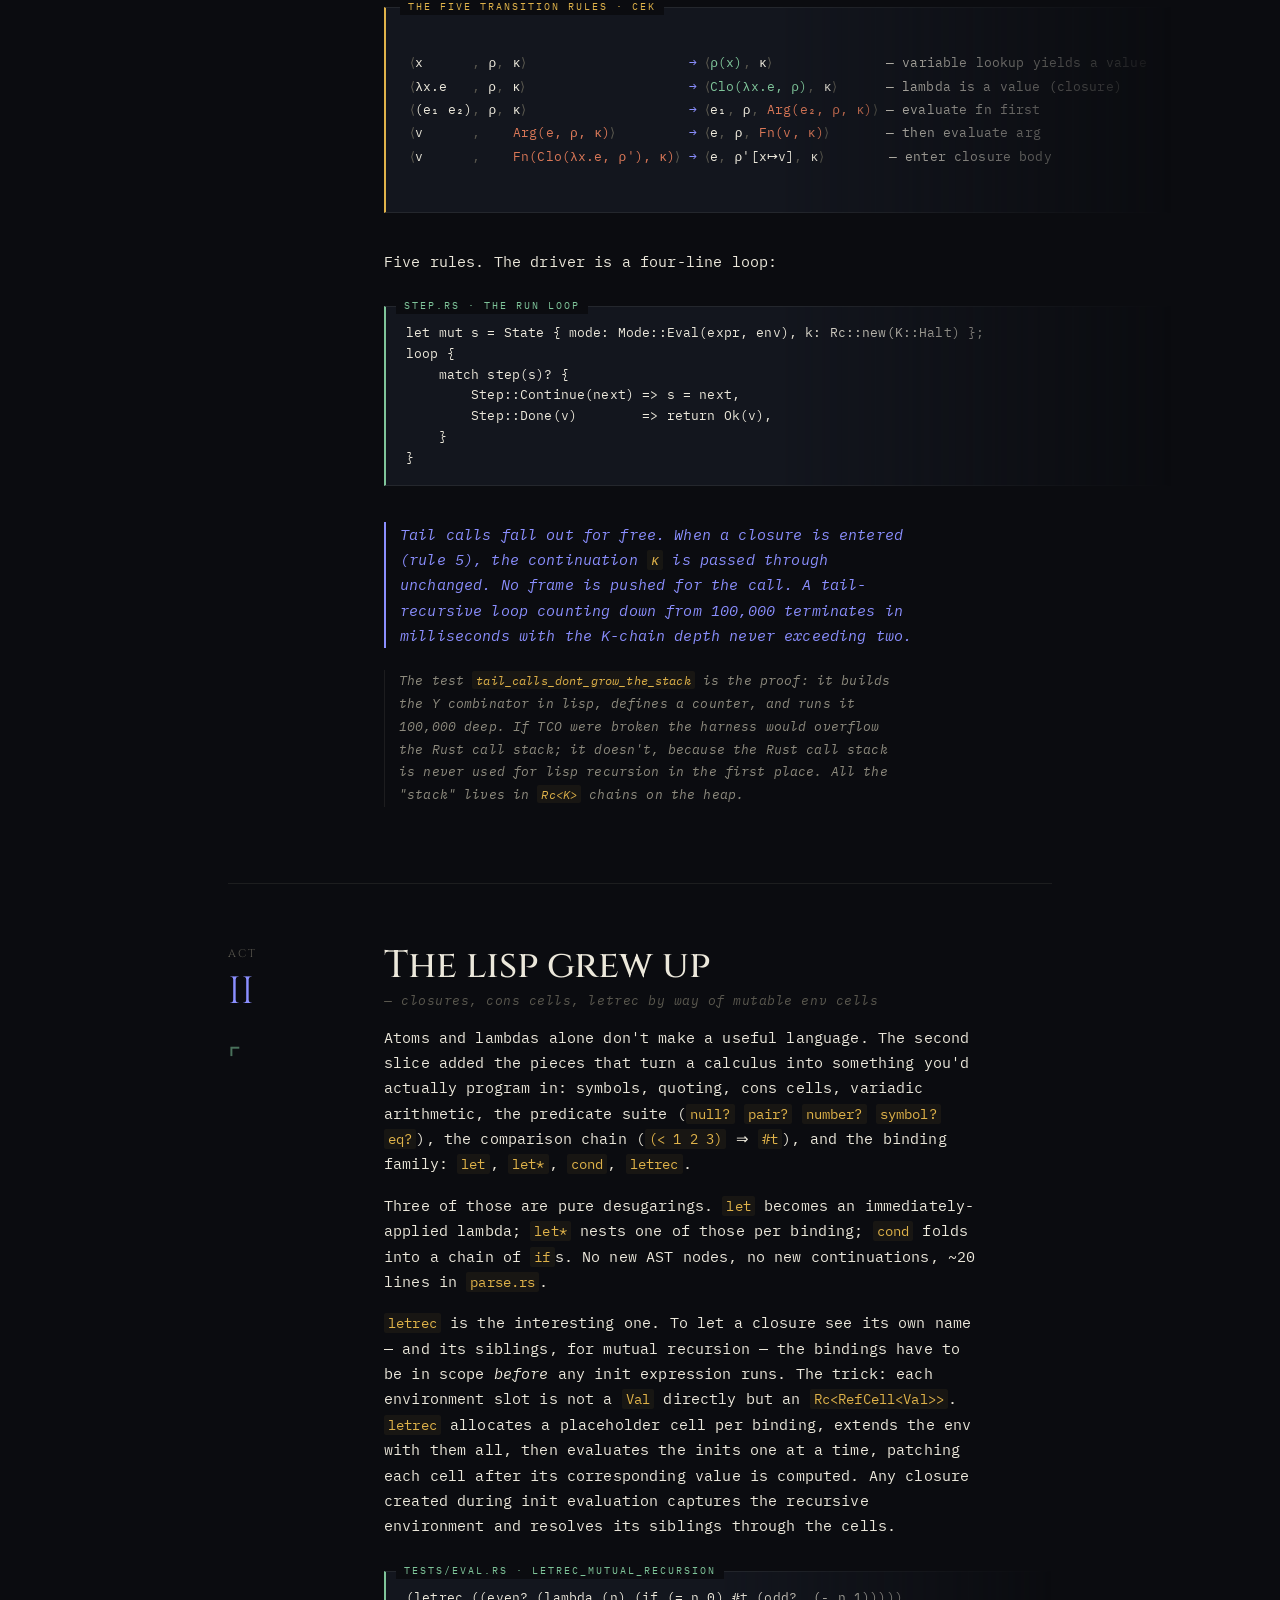
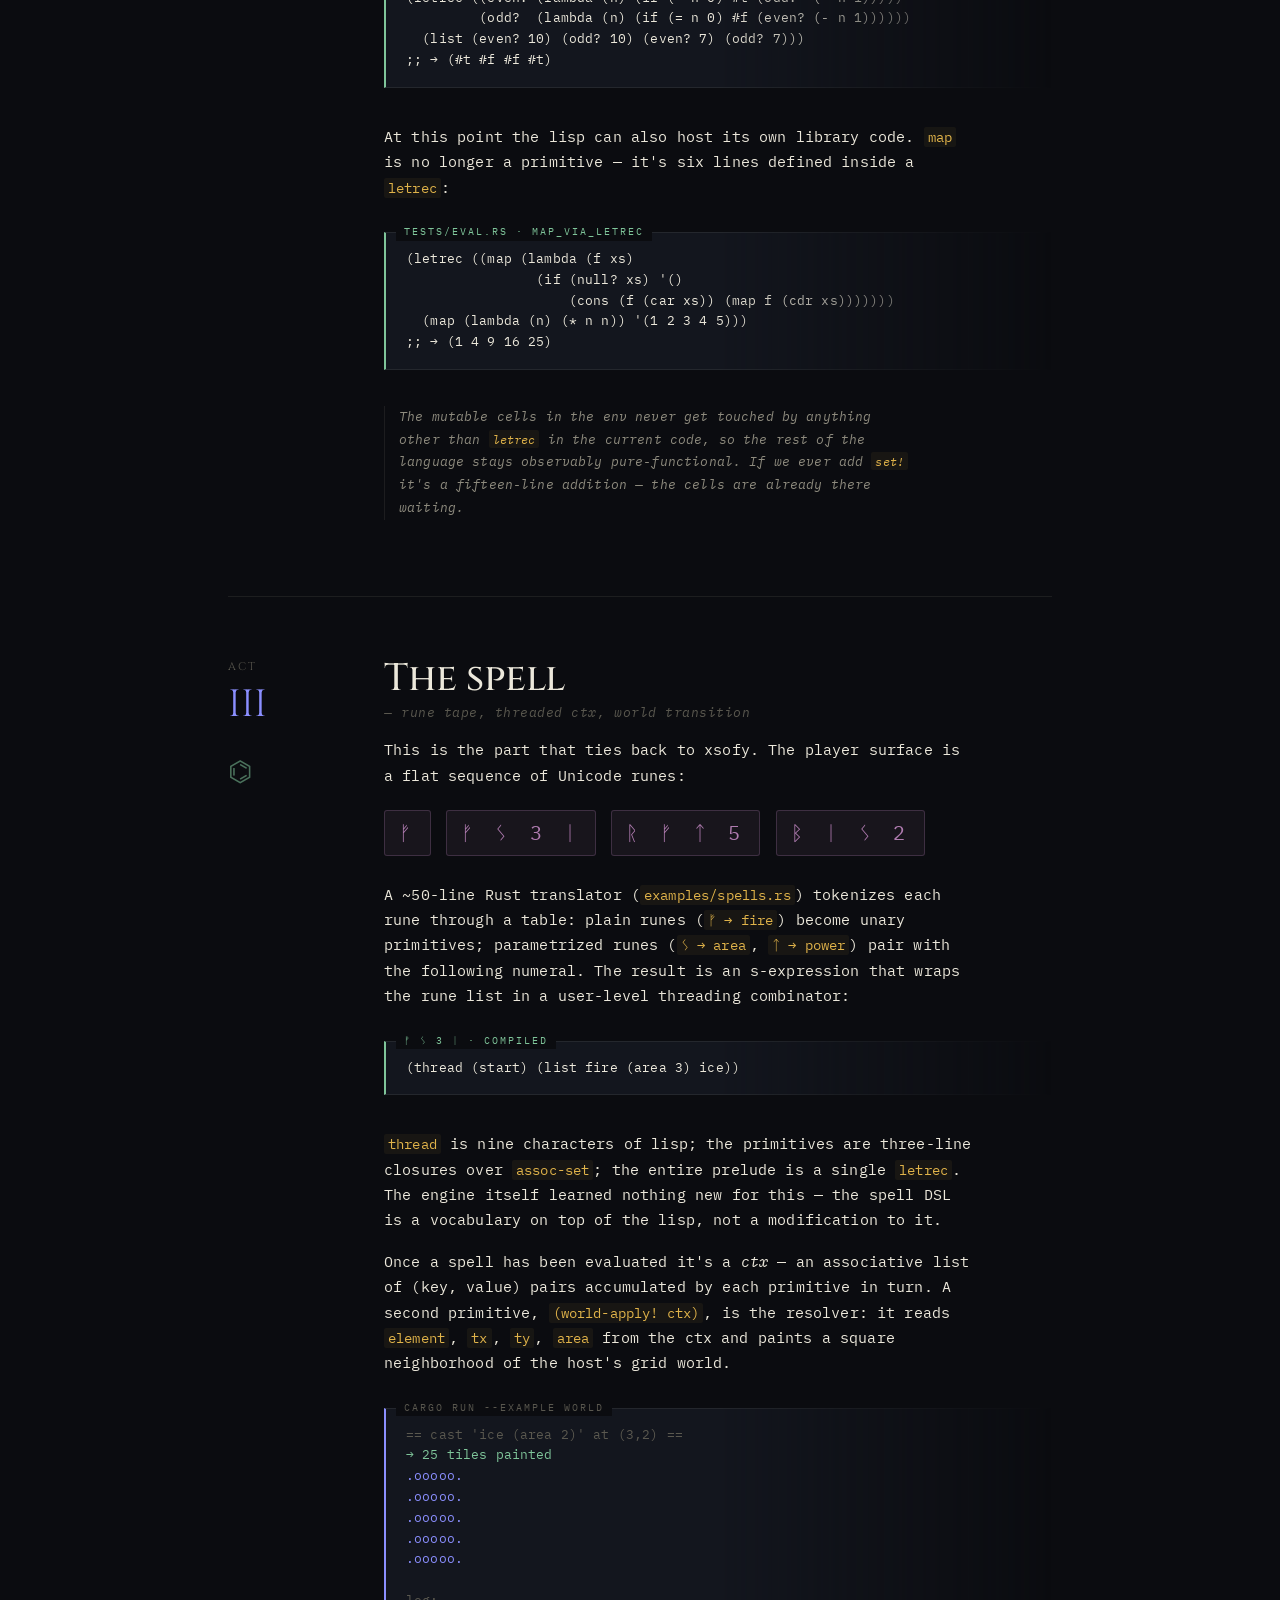
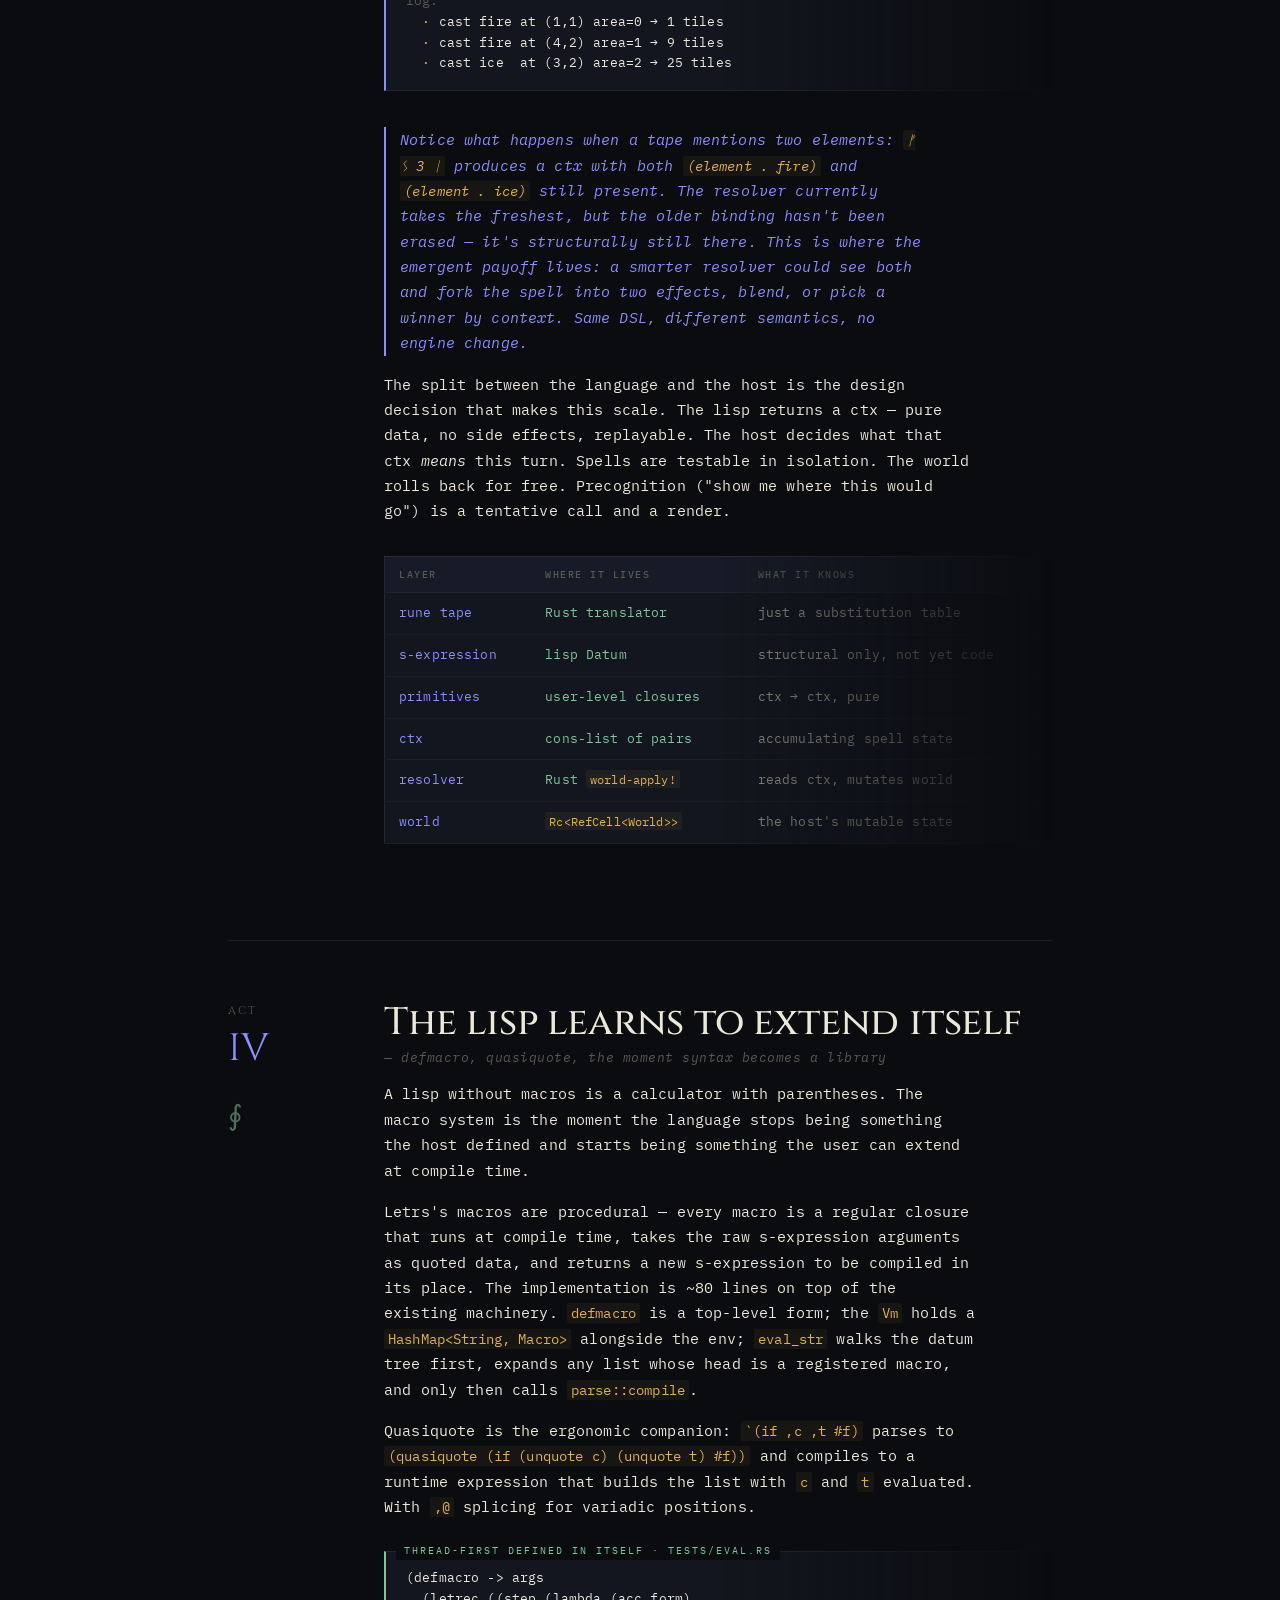
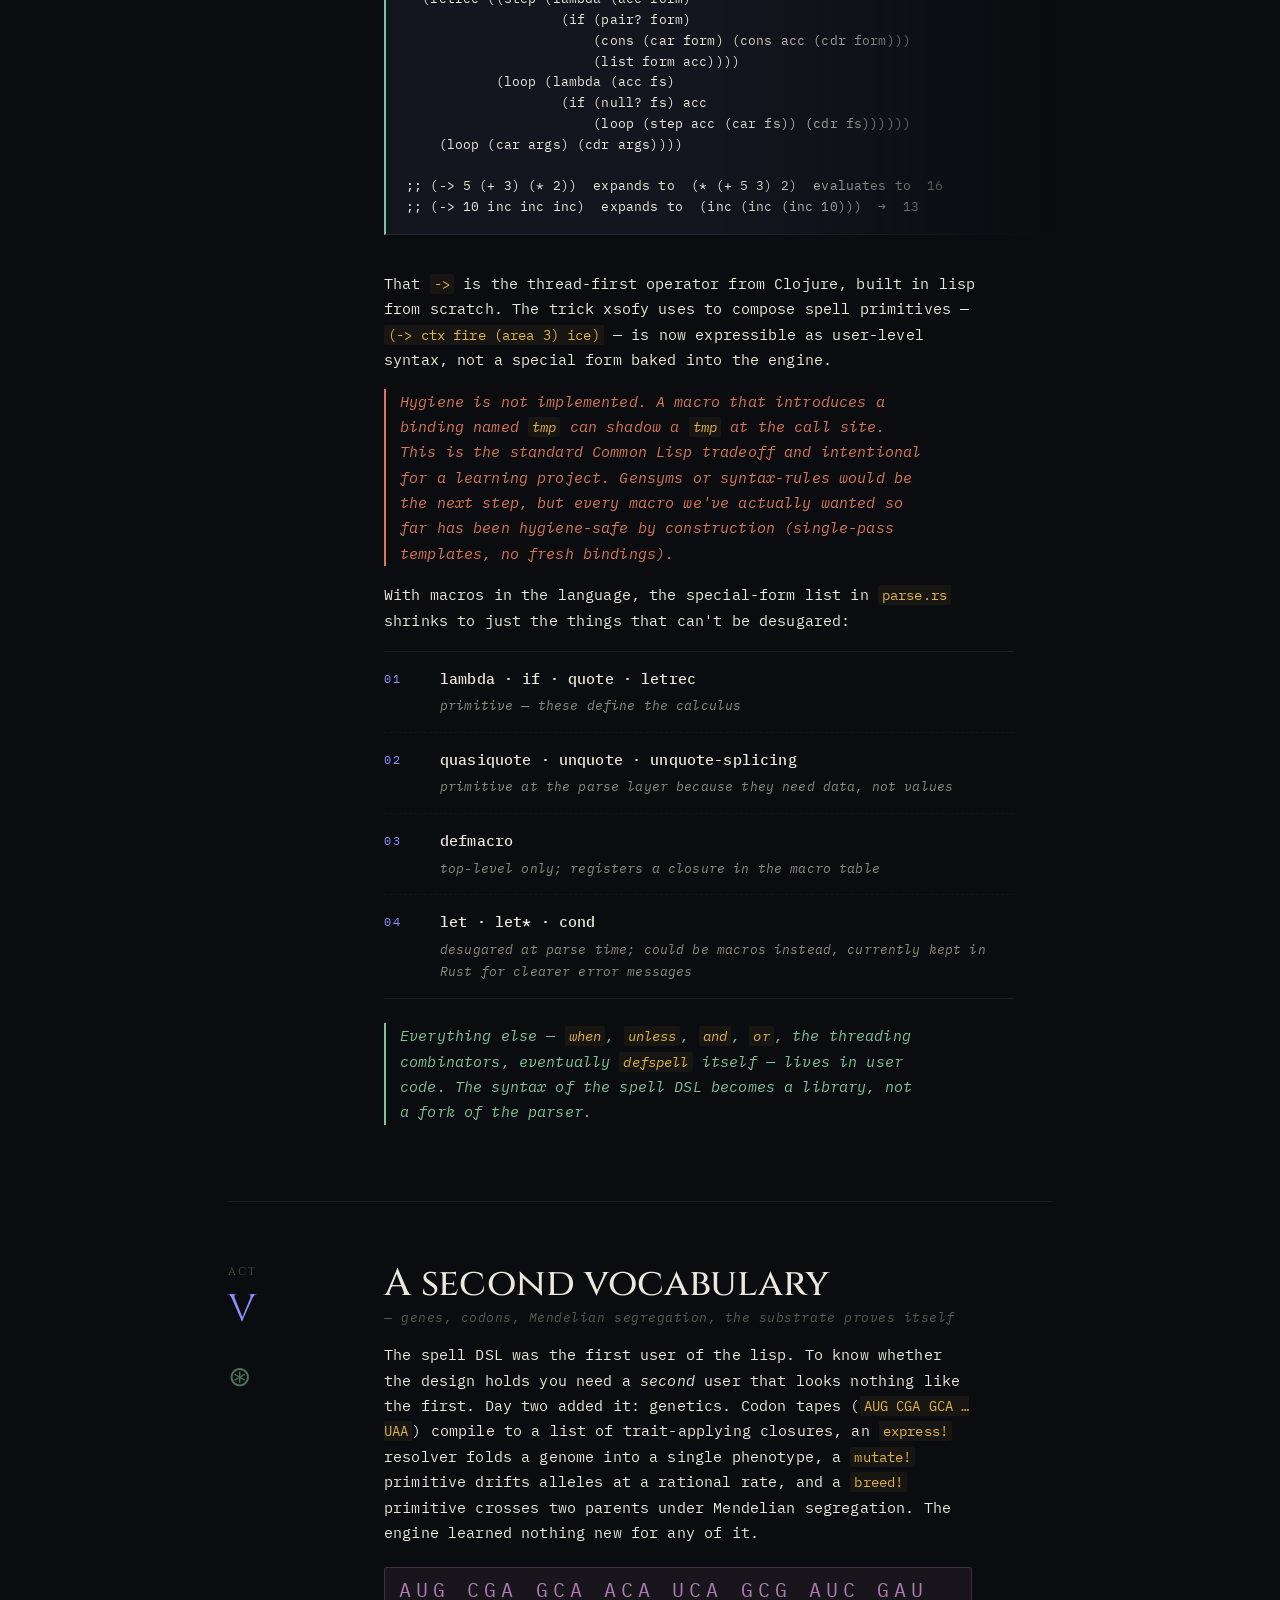
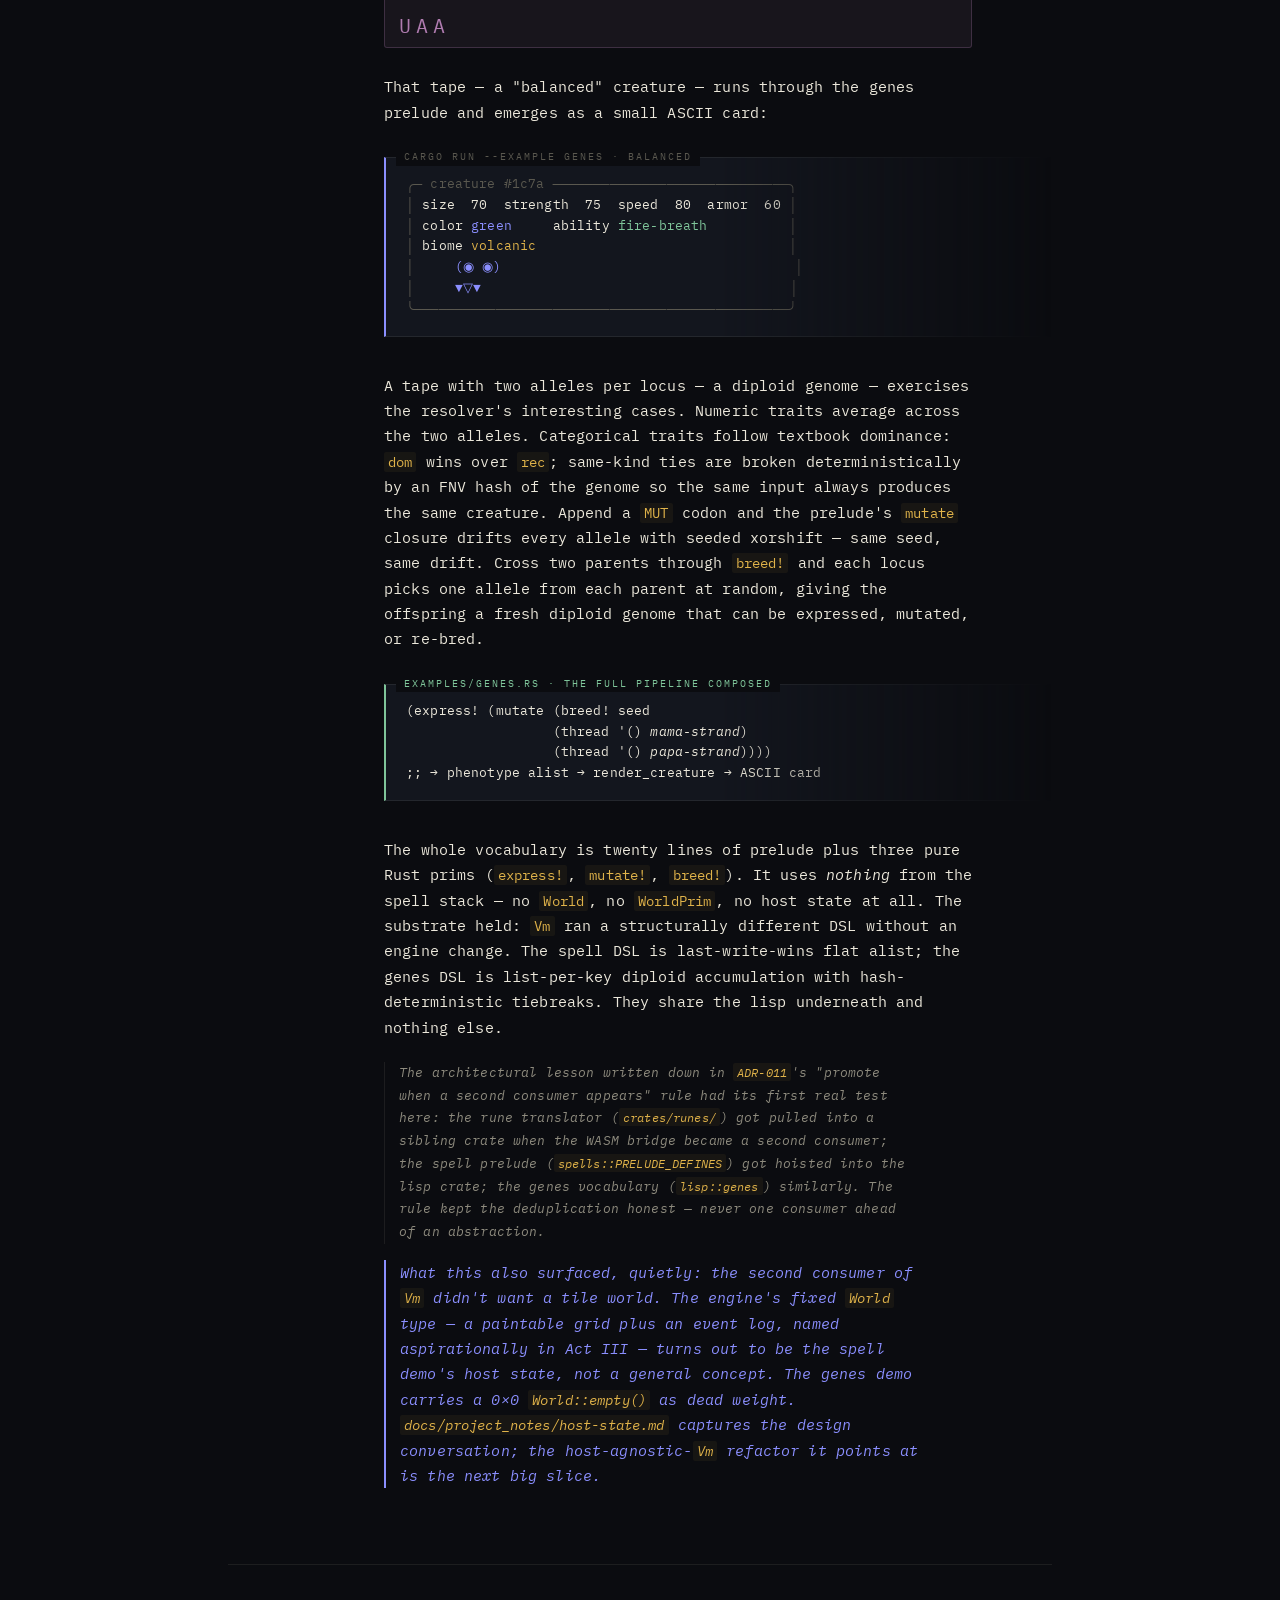
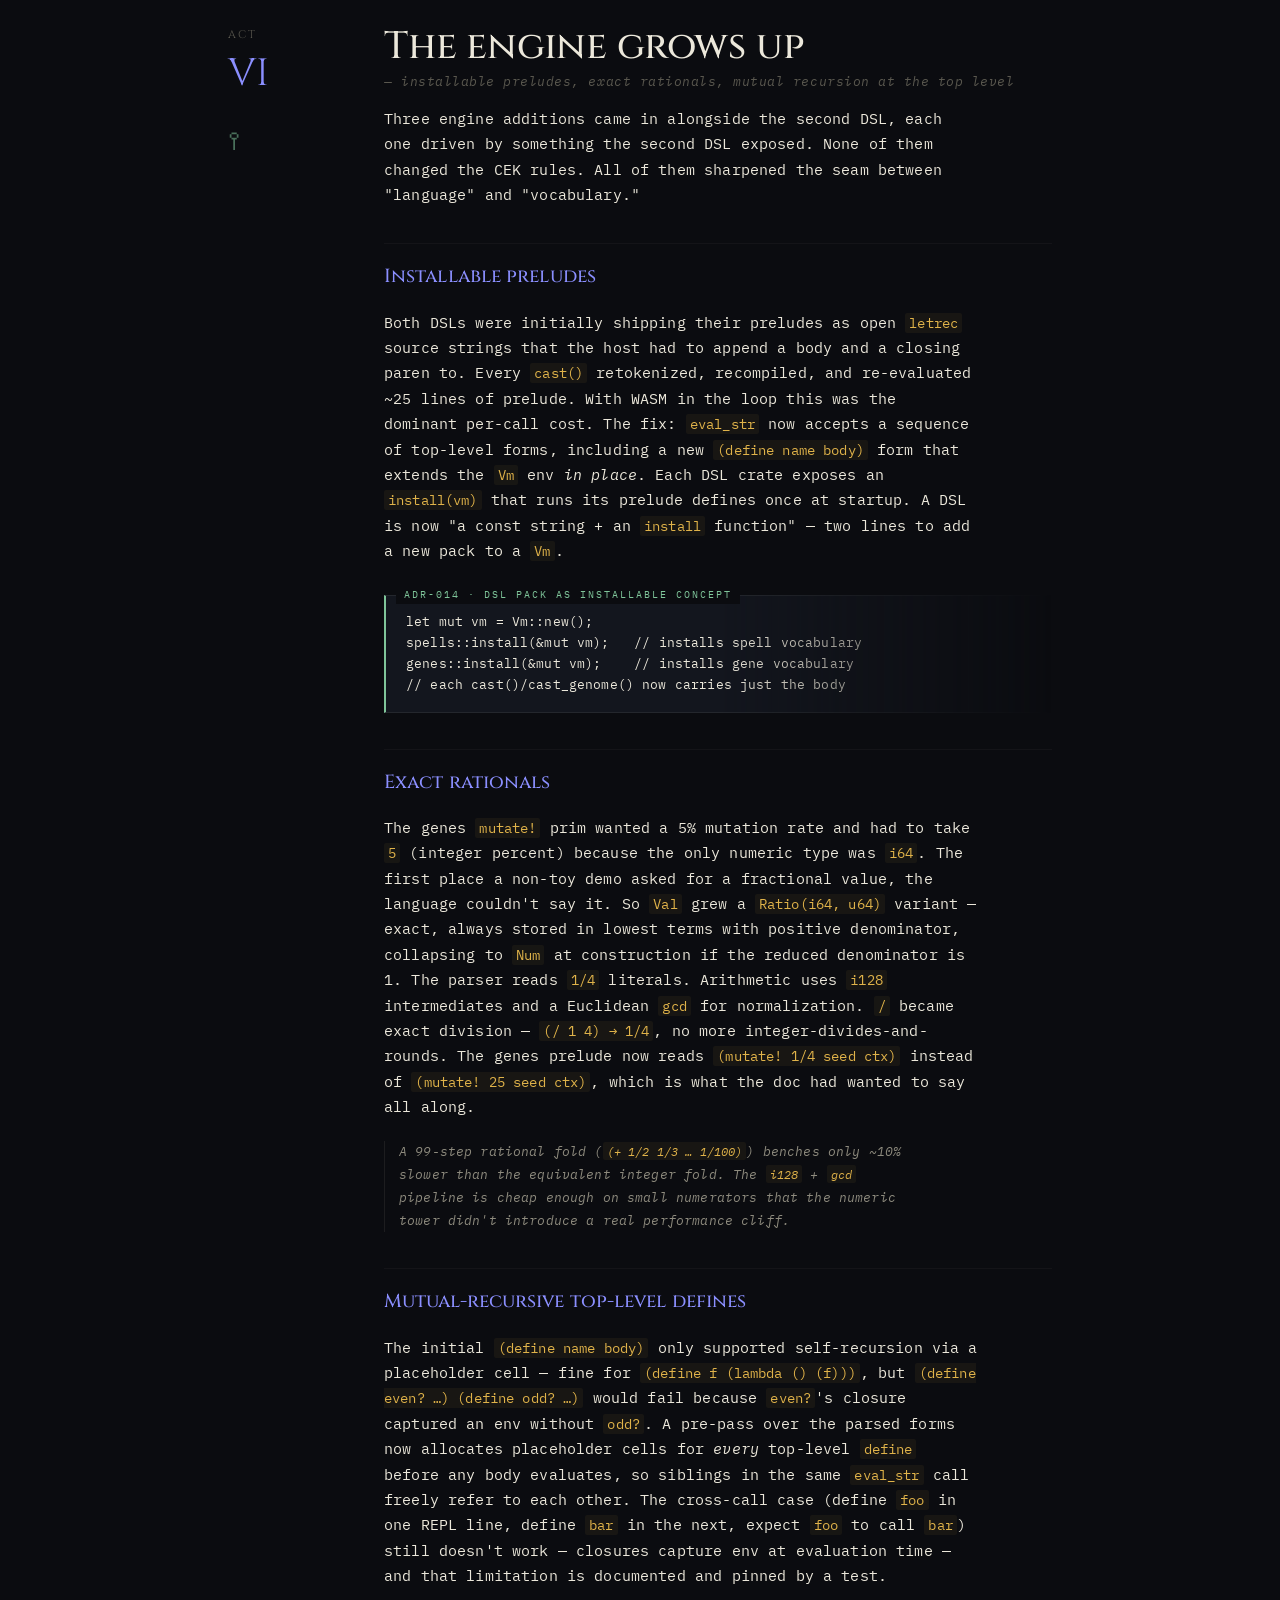
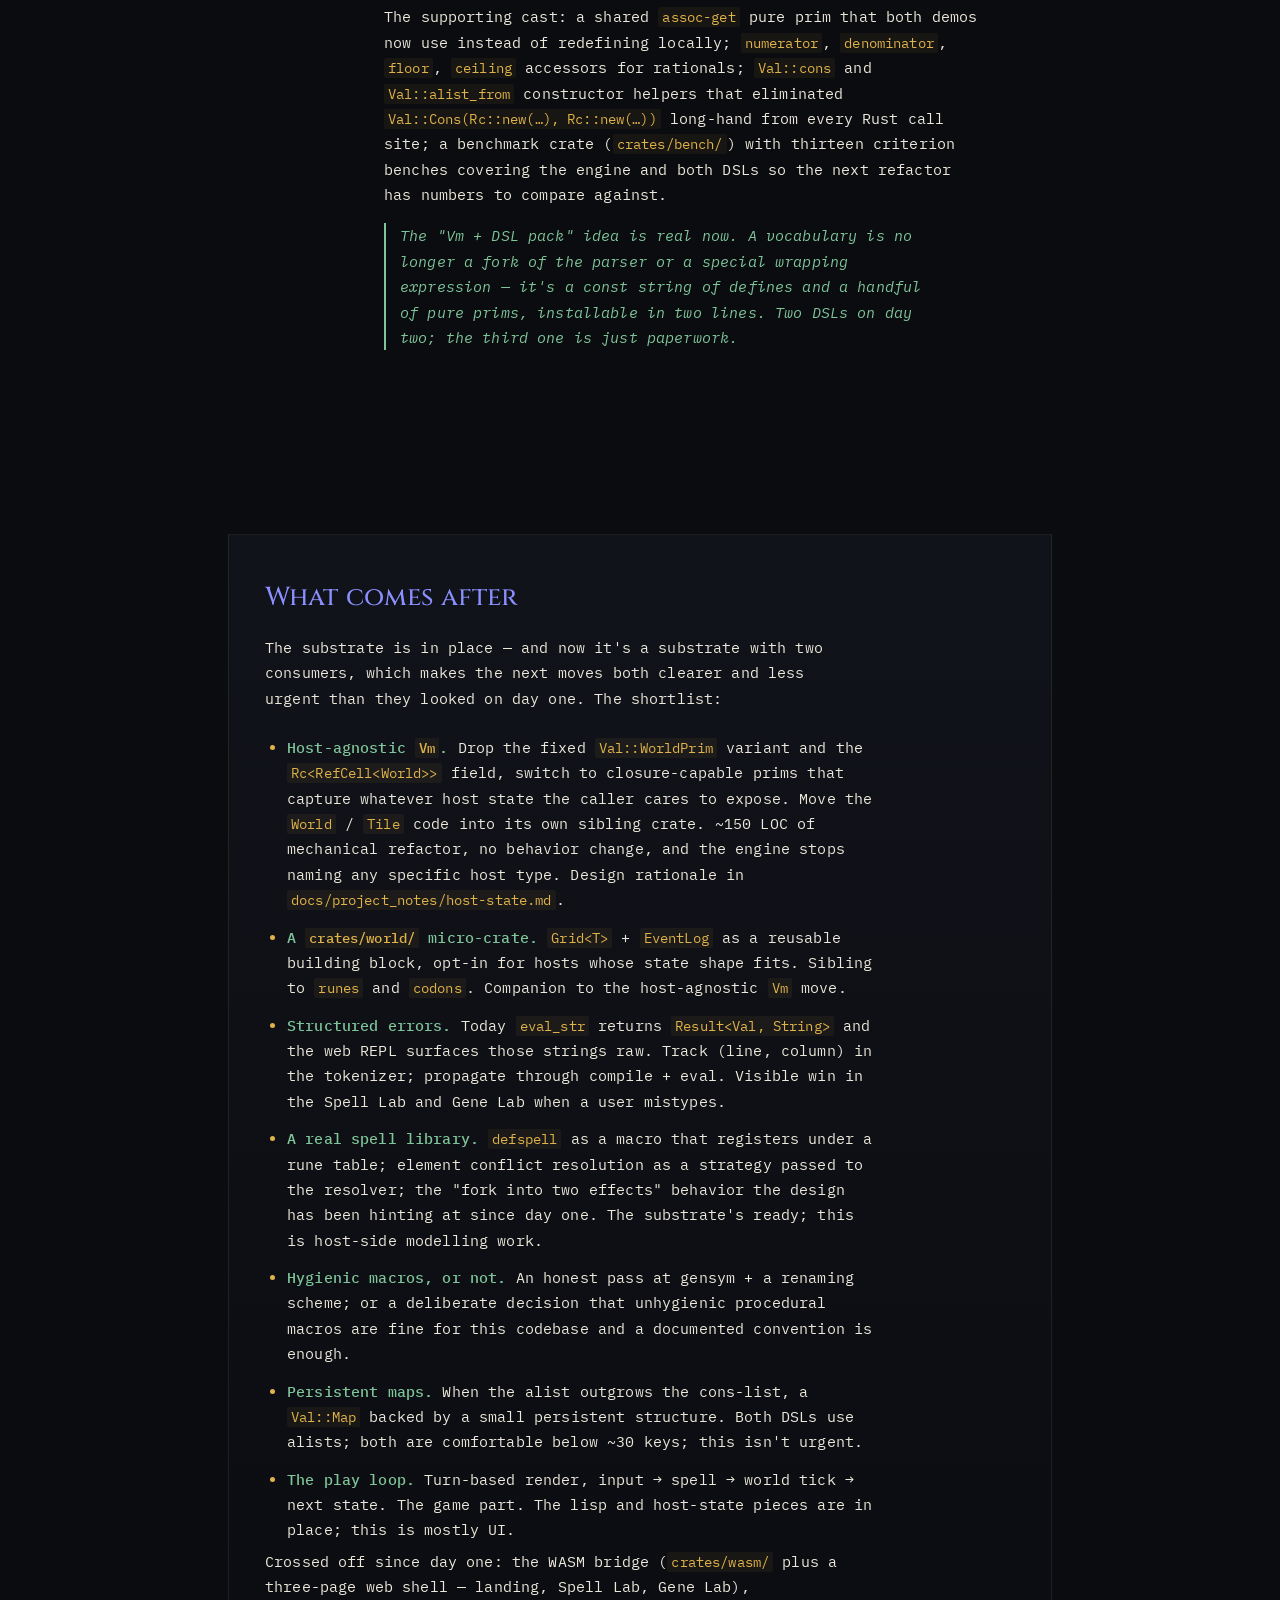
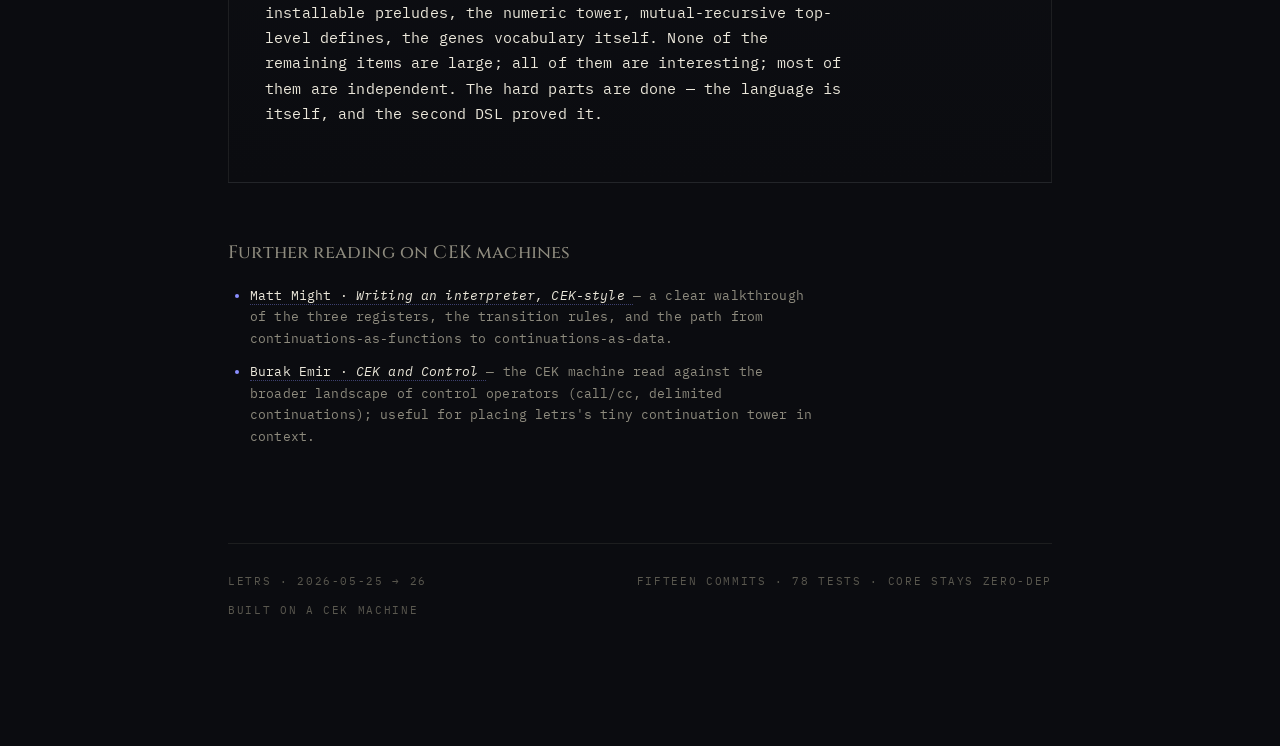
==== commit 701c6ff4: "letrs.html: widen right-edge fade to 50% band Per user preference, switched mask gradient to a wide " ====
--- a/docs/letrs.html
+++ b/docs/letrs.html
@@ -270,8 +270,8 @@
          page bg instead of hard-clipping or showing a scrollbar.
          For blocks that fit, the masked area is whitespace + right
          border, so the only visible effect is a softer right edge. */
-      -webkit-mask-image: linear-gradient(to right, black 80%, rgba(0,0,0,0.7) 90%, transparent 100%);
-              mask-image: linear-gradient(to right, black 80%, rgba(0,0,0,0.7) 90%, transparent 100%);
+      -webkit-mask-image: linear-gradient(to right, black 50%, rgba(0,0,0,1.0) 10%, transparent 100%);
+              mask-image: linear-gradient(to right, black 50%, rgba(0,0,0,1.0) 10%, transparent 100%);
       position: relative;
       white-space: pre;
       font-family: var(--mono);
@@ -299,8 +299,8 @@
       margin: 32px 0 36px;
       background: var(--panel);
       border: 1px solid var(--rule);
-      -webkit-mask-image: linear-gradient(to right, black 80%, rgba(0,0,0,0.7) 90%, transparent 100%);
-              mask-image: linear-gradient(to right, black 80%, rgba(0,0,0,0.7) 90%, transparent 100%);
+      -webkit-mask-image: linear-gradient(to right, black 50%, rgba(0,0,0,1.0) 10%, transparent 100%);
+              mask-image: linear-gradient(to right, black 50%, rgba(0,0,0,1.0) 10%, transparent 100%);
     }
     .compare th, .compare td {
       text-align: left;
@@ -331,8 +331,8 @@
       font-size: 13px;
       line-height: 1.8;
       color: var(--ink);
-      -webkit-mask-image: linear-gradient(to right, black 80%, rgba(0,0,0,0.7) 90%, transparent 100%);
-              mask-image: linear-gradient(to right, black 80%, rgba(0,0,0,0.7) 90%, transparent 100%);
+      -webkit-mask-image: linear-gradient(to right, black 50%, rgba(0,0,0,1.0) 10%, transparent 100%);
+              mask-image: linear-gradient(to right, black 50%, rgba(0,0,0,1.0) 10%, transparent 100%);
       white-space: pre;
       overflow-x: auto;
       position: relative;
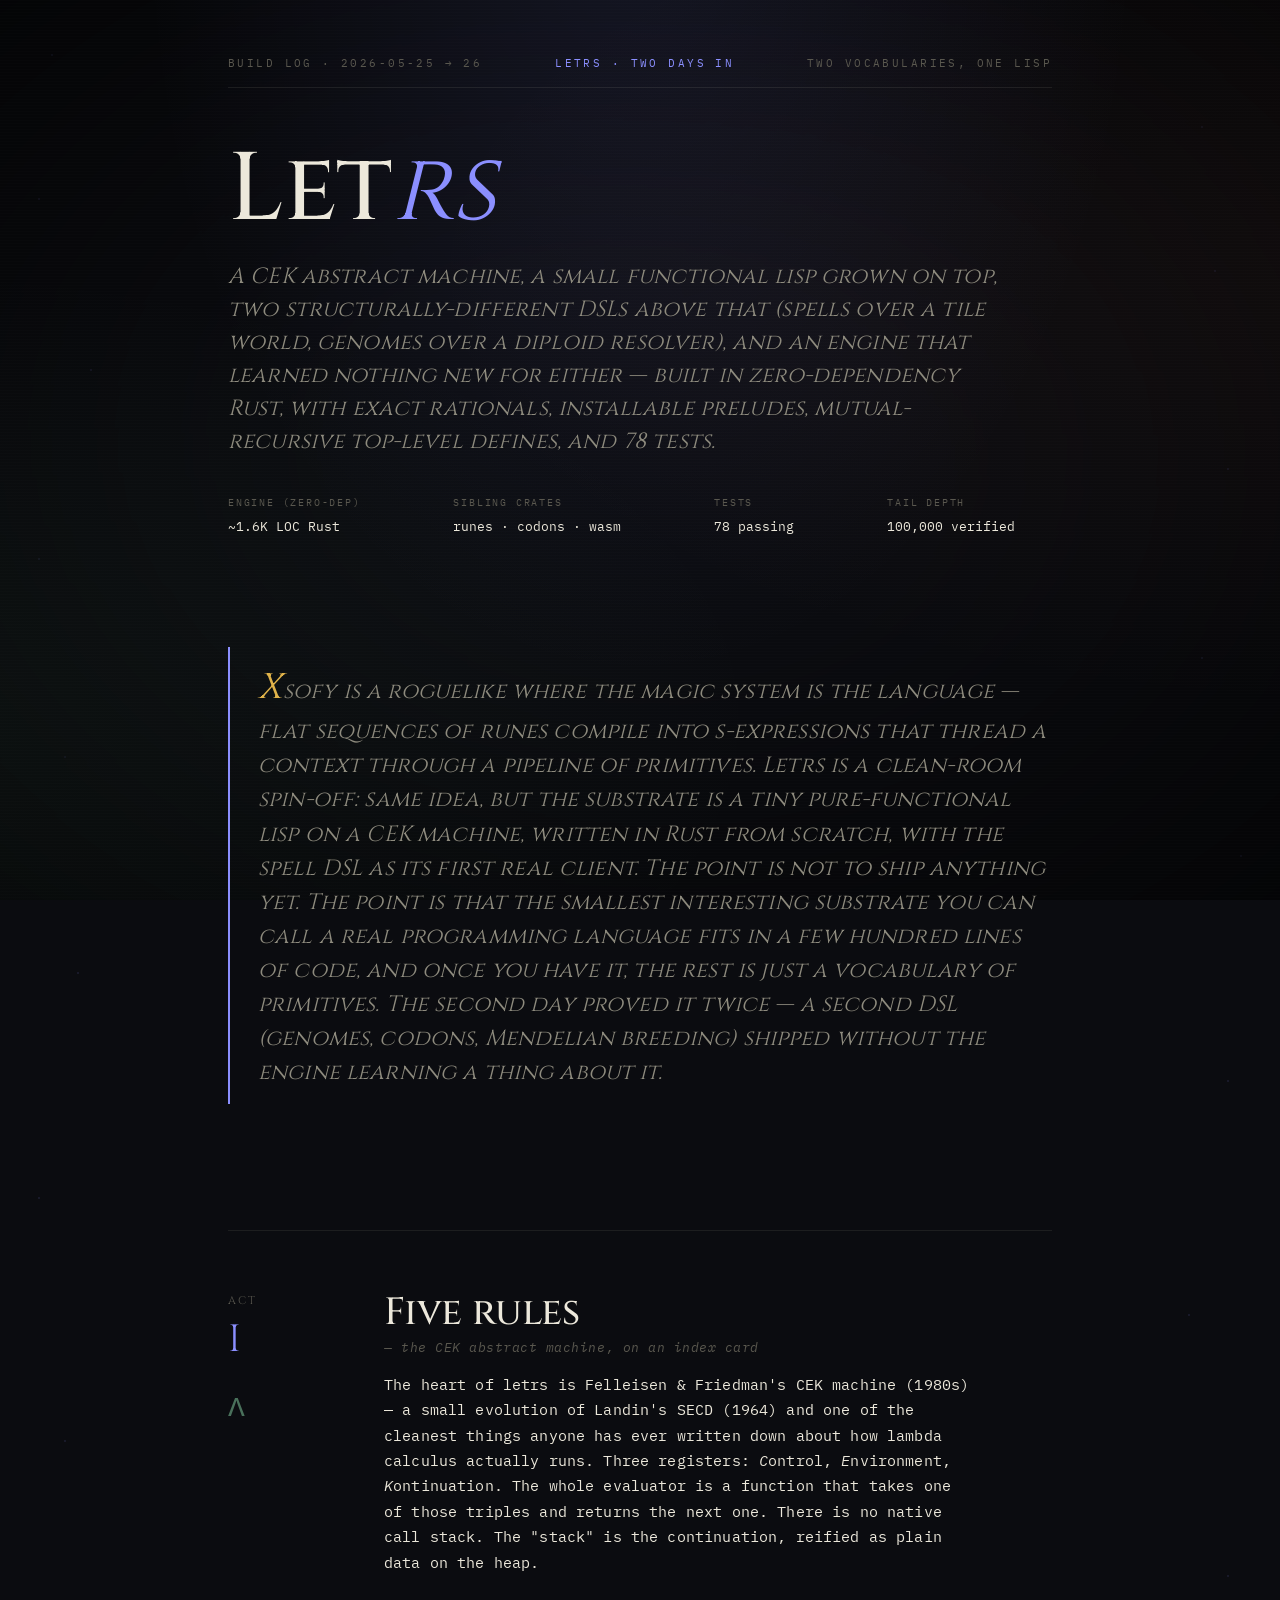
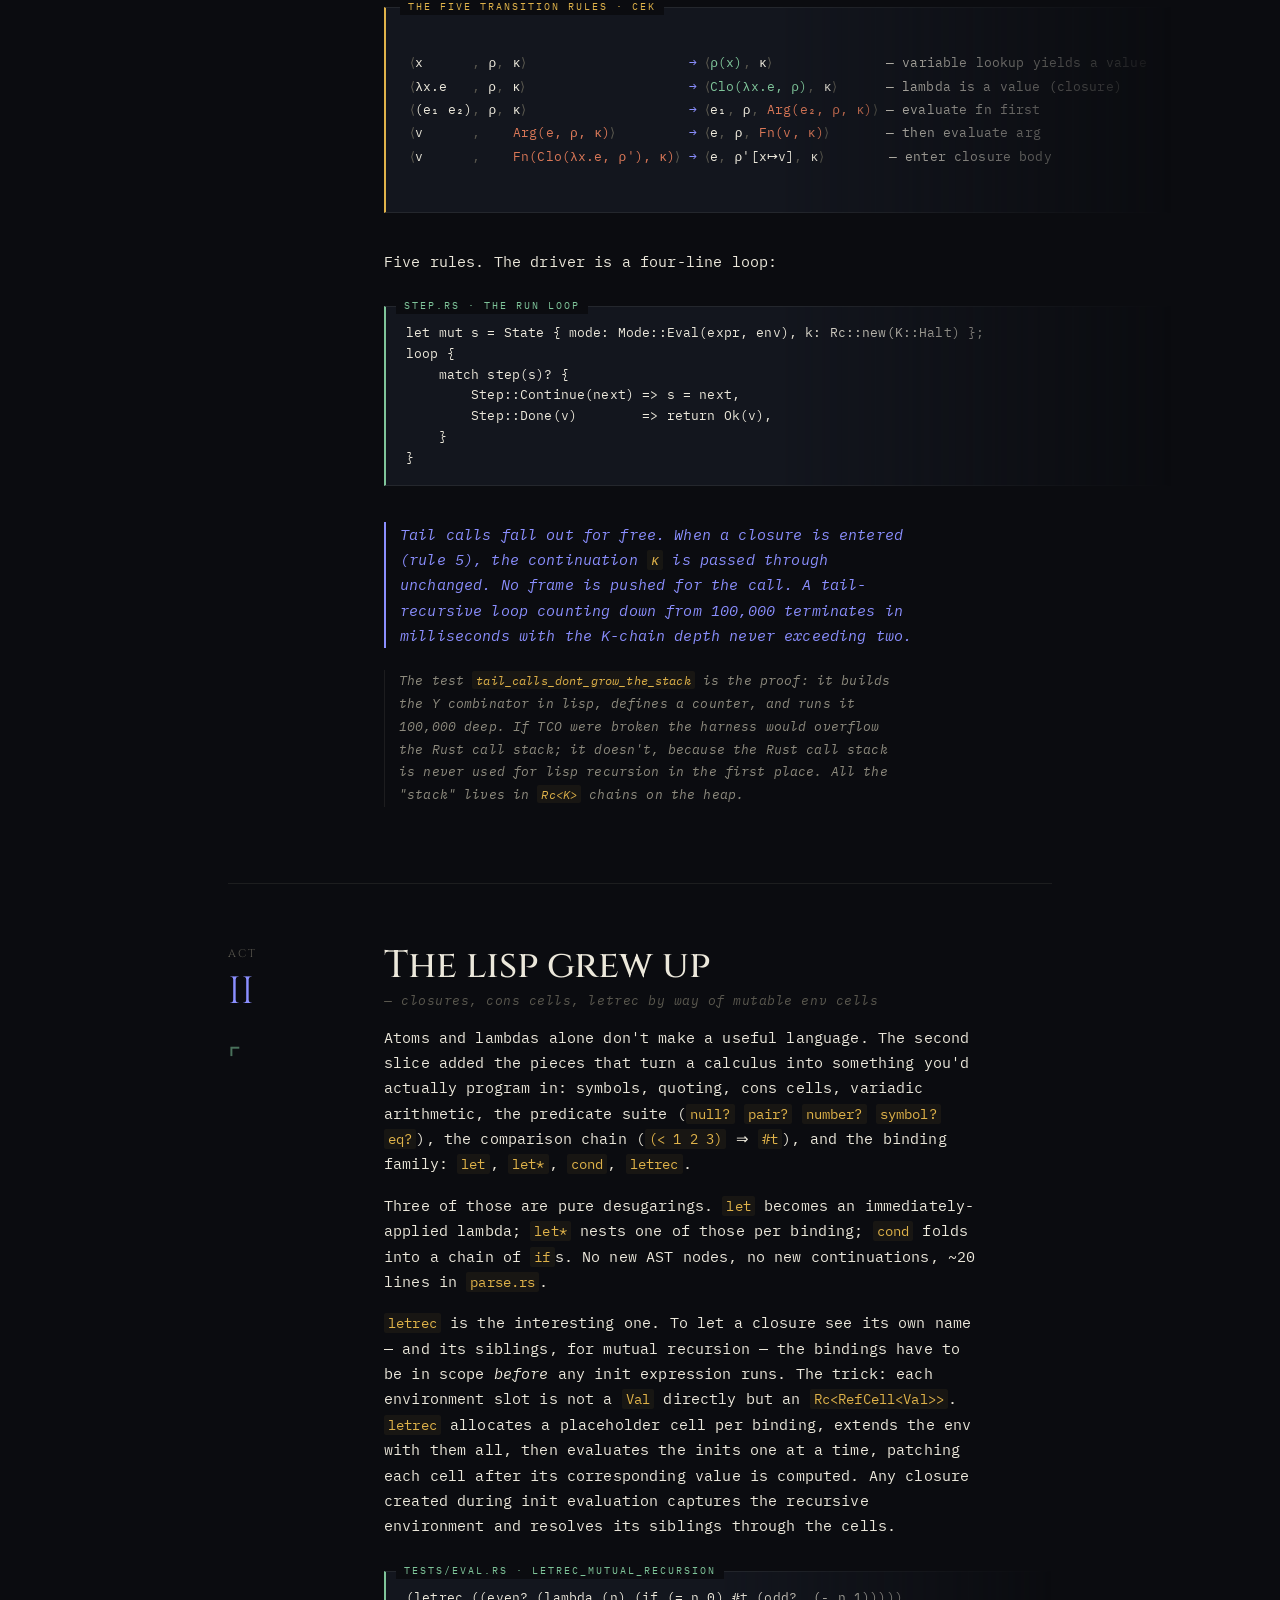
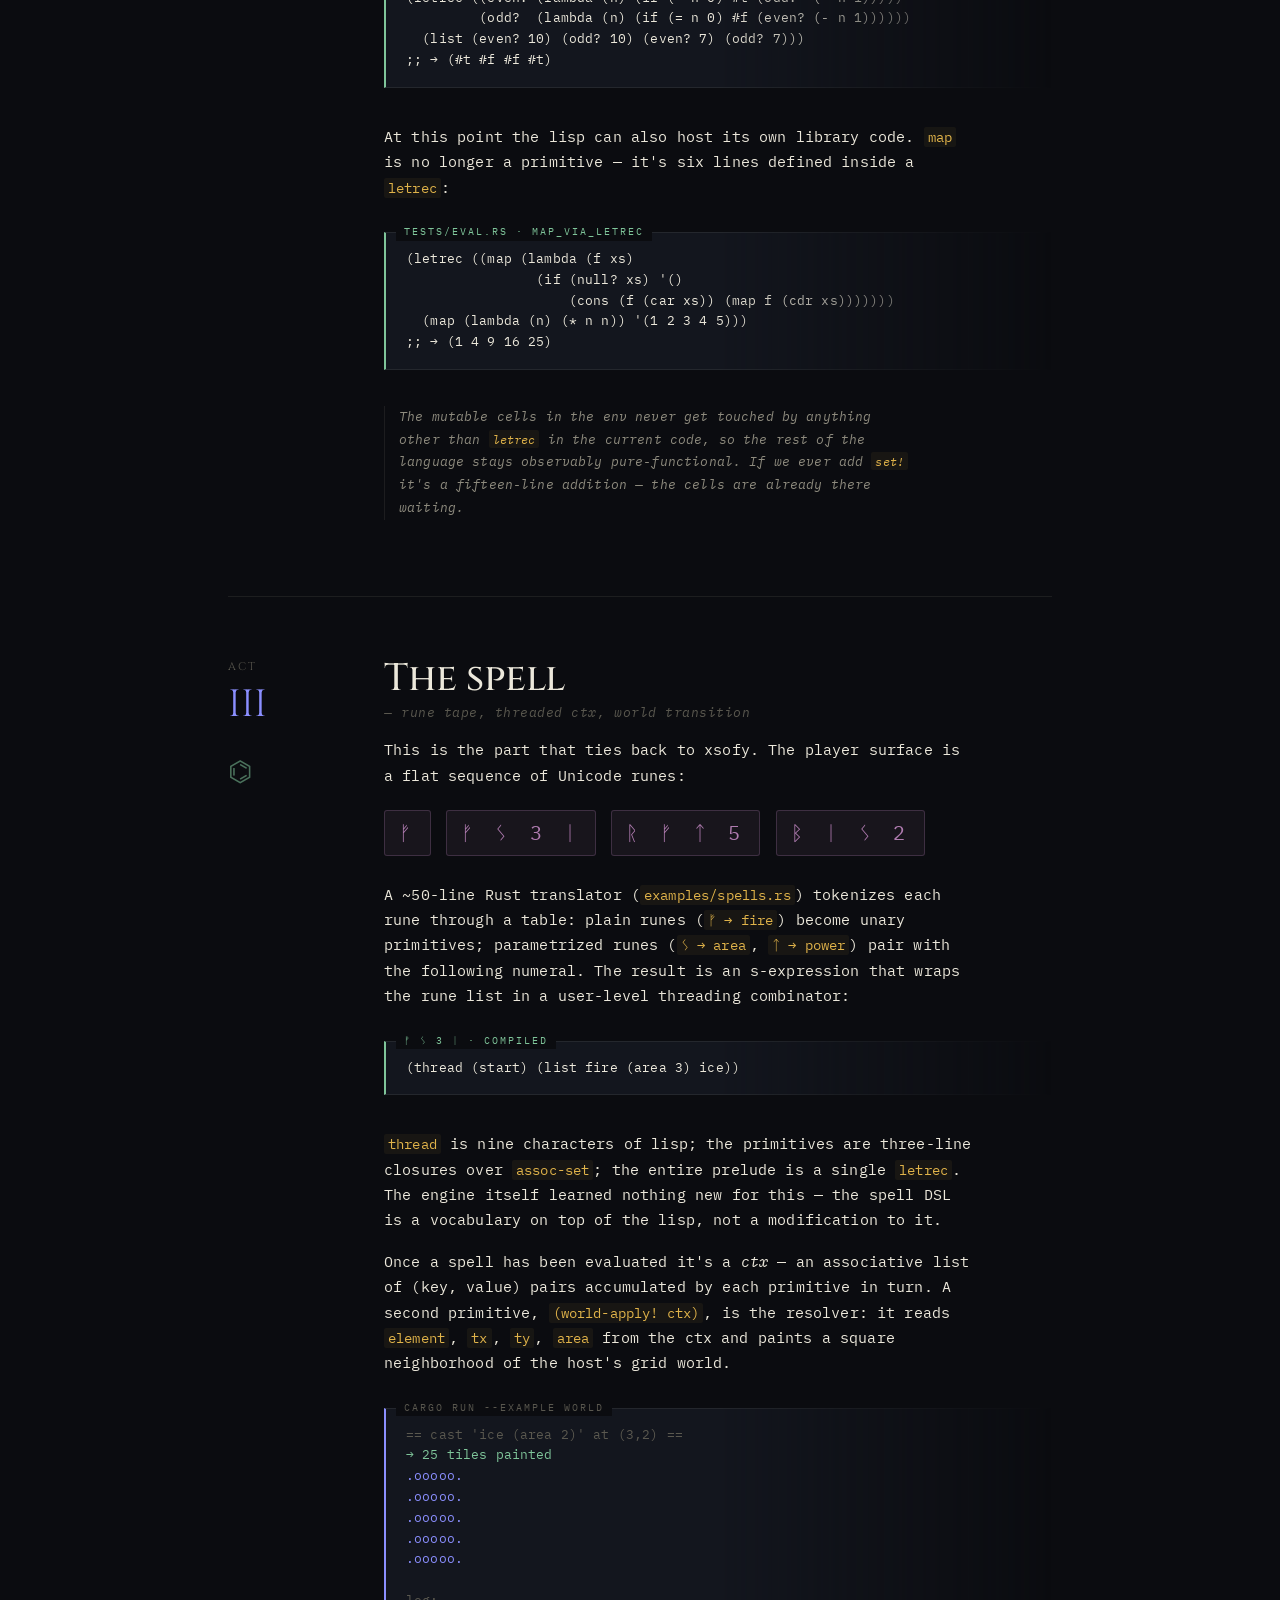
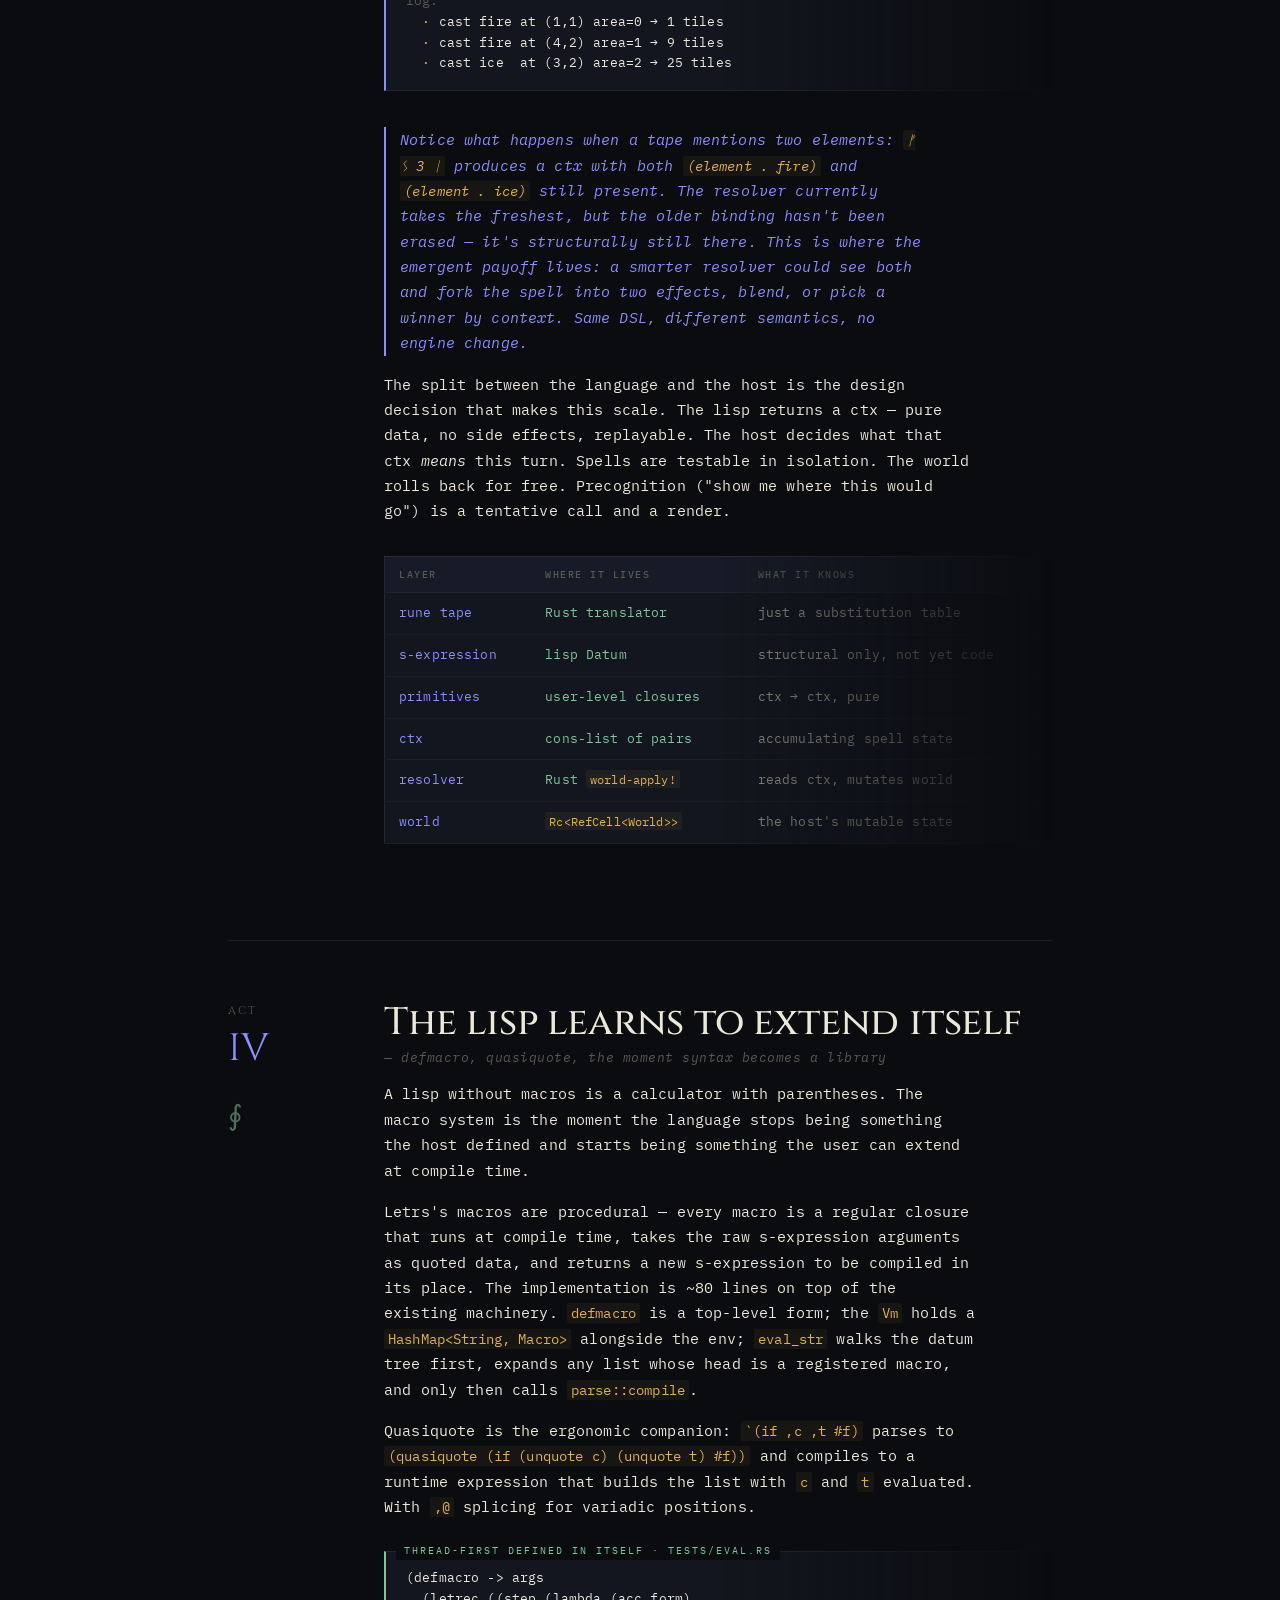
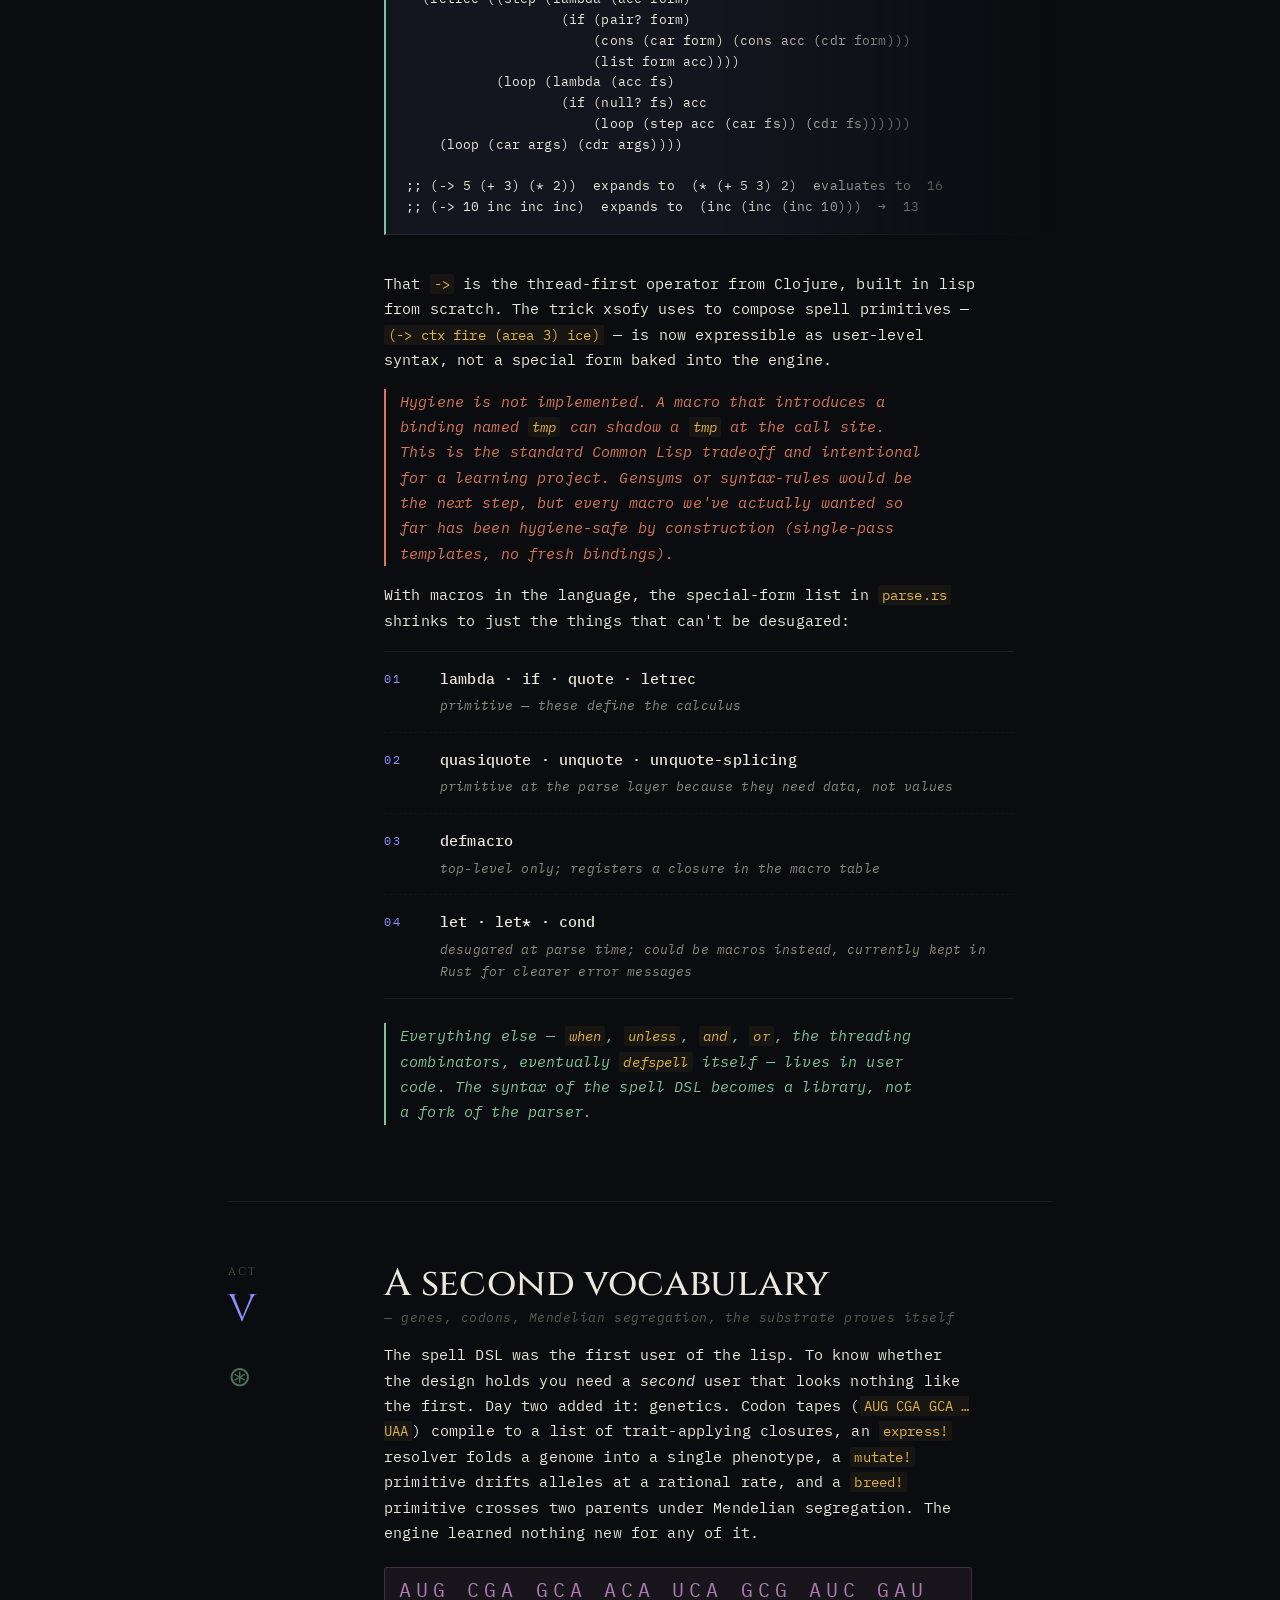
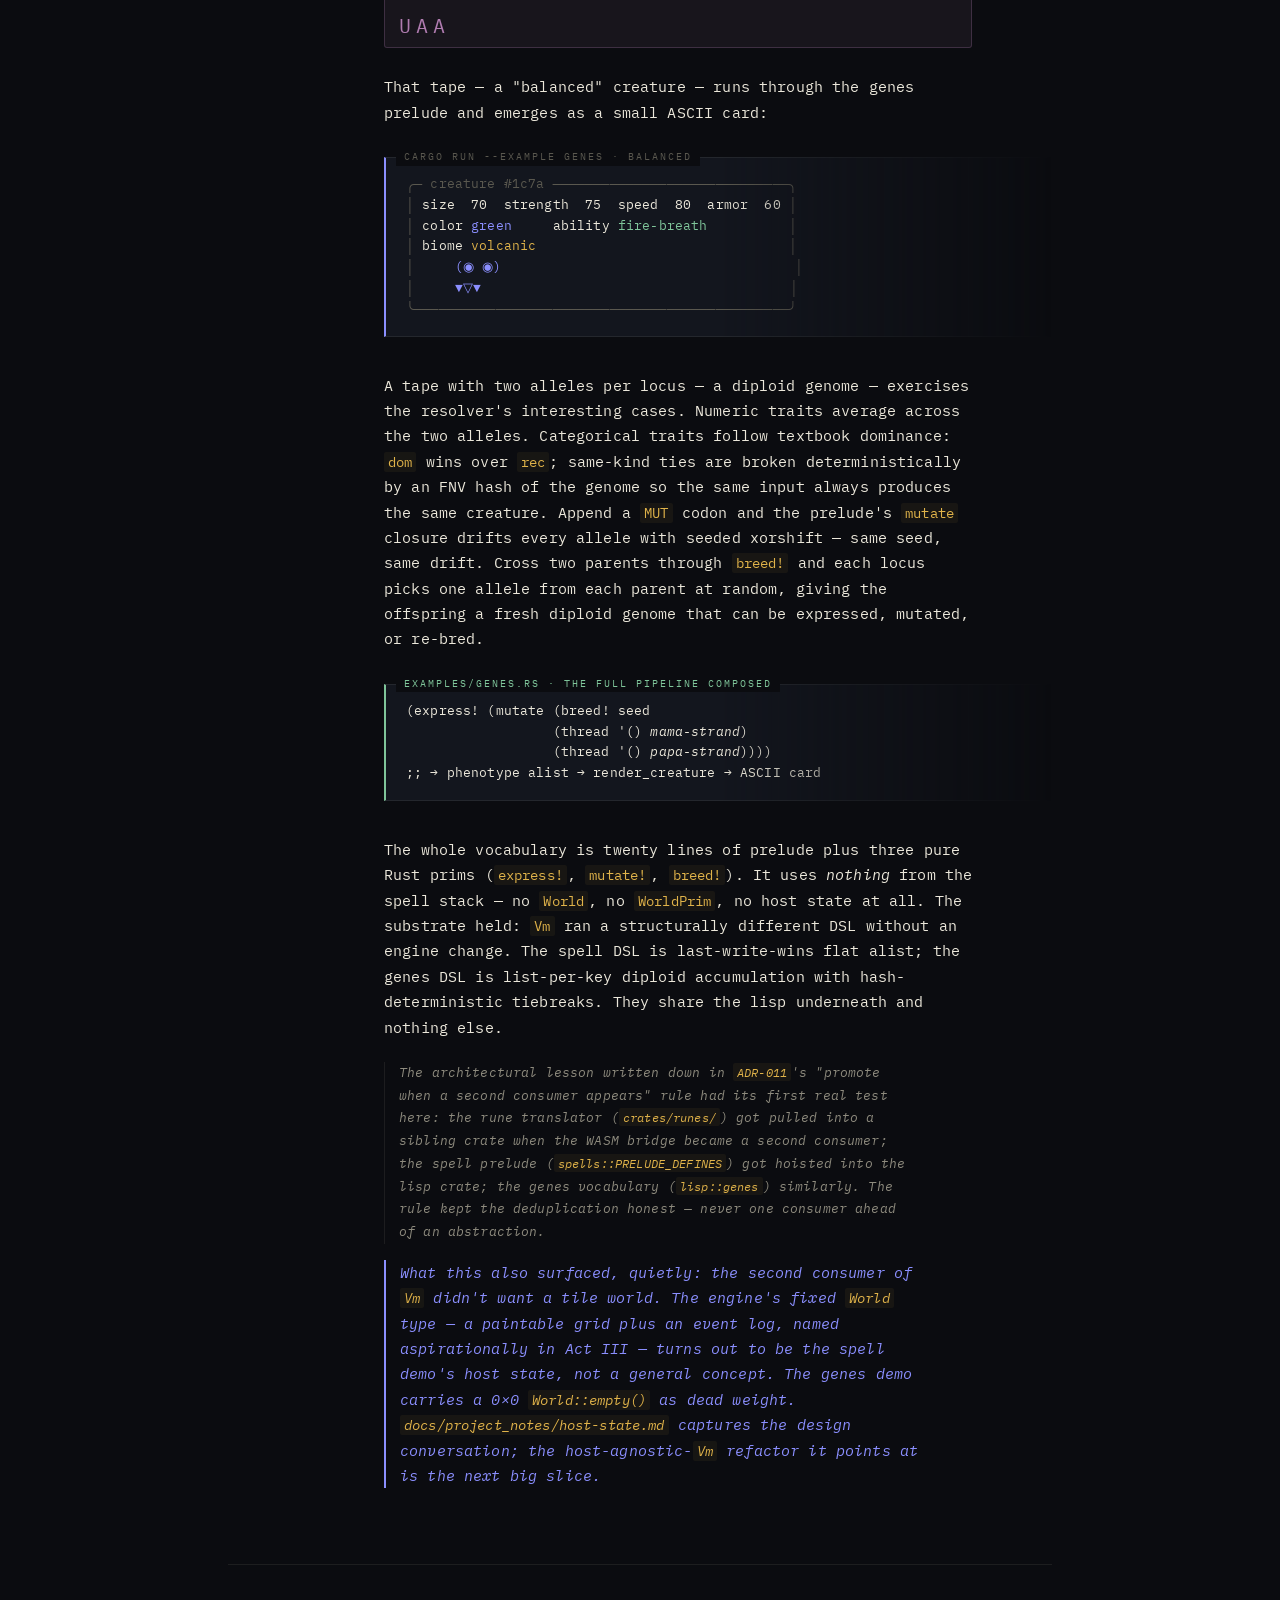
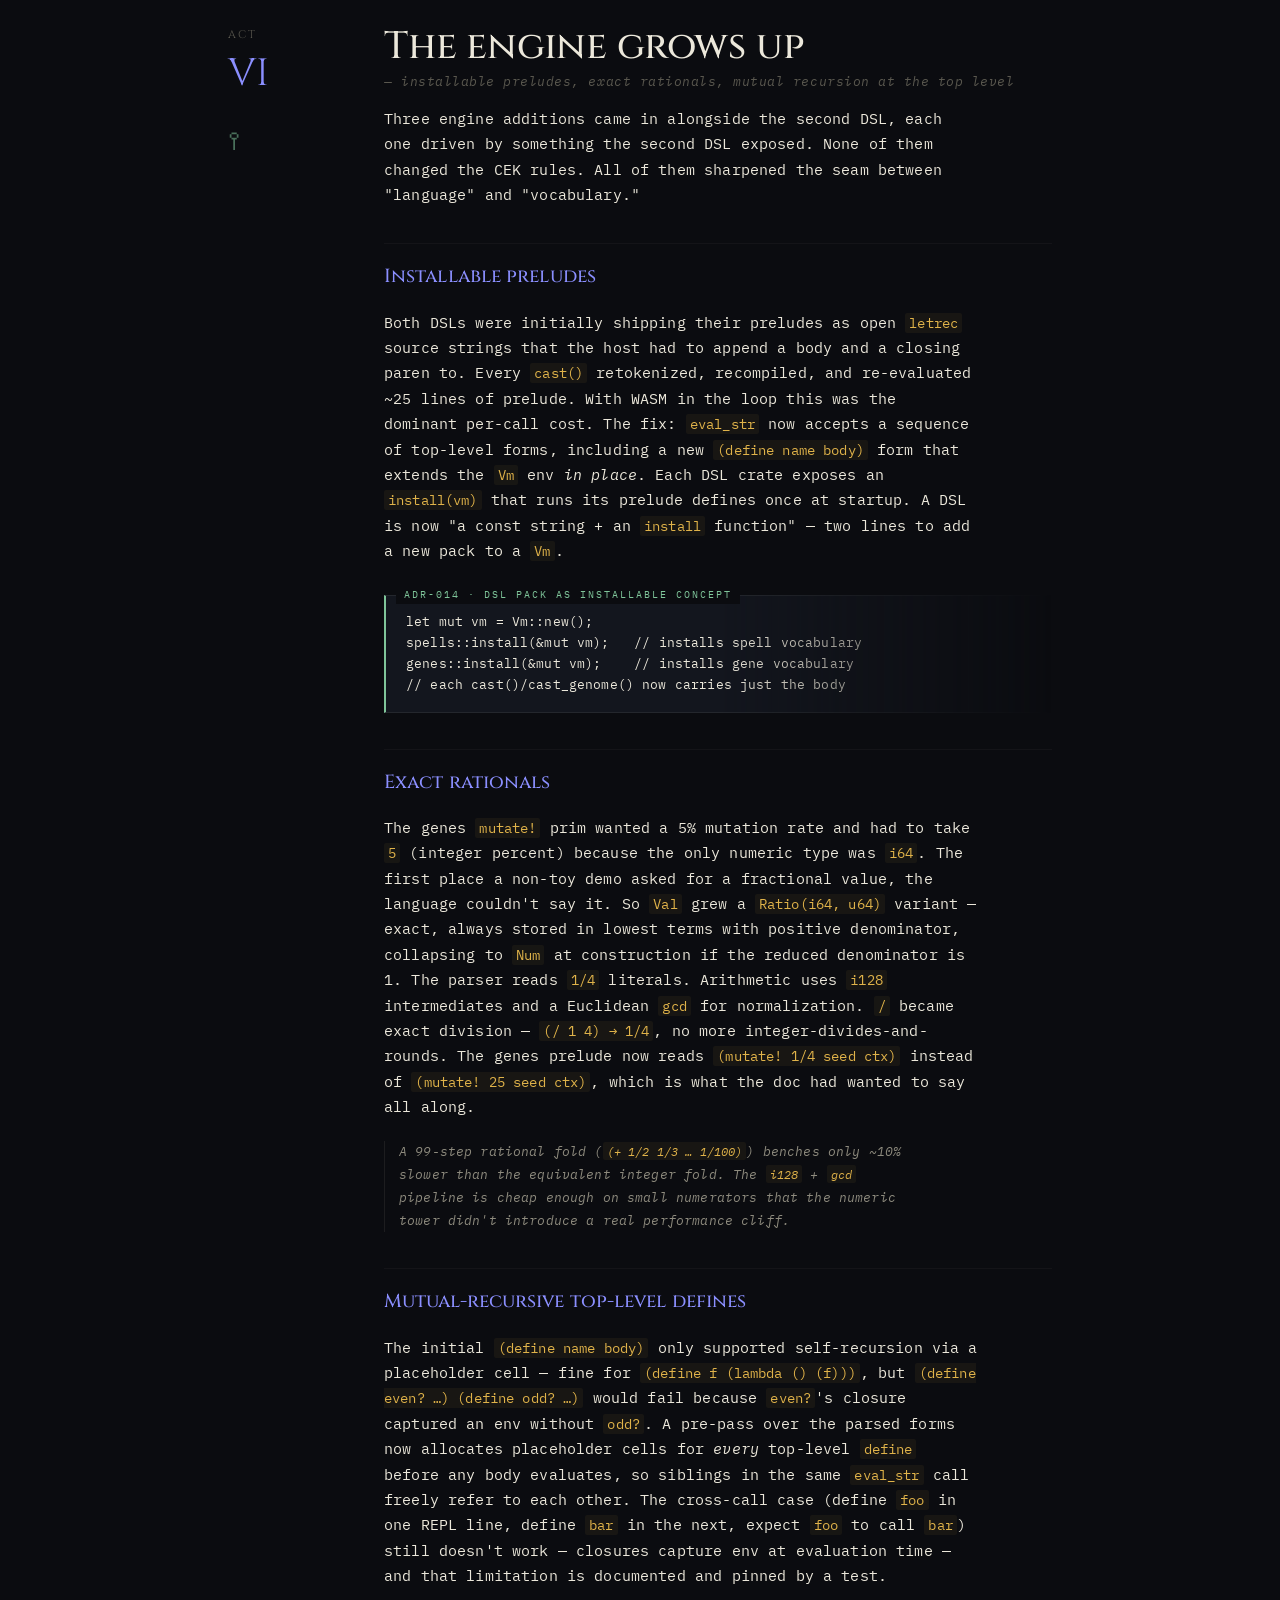
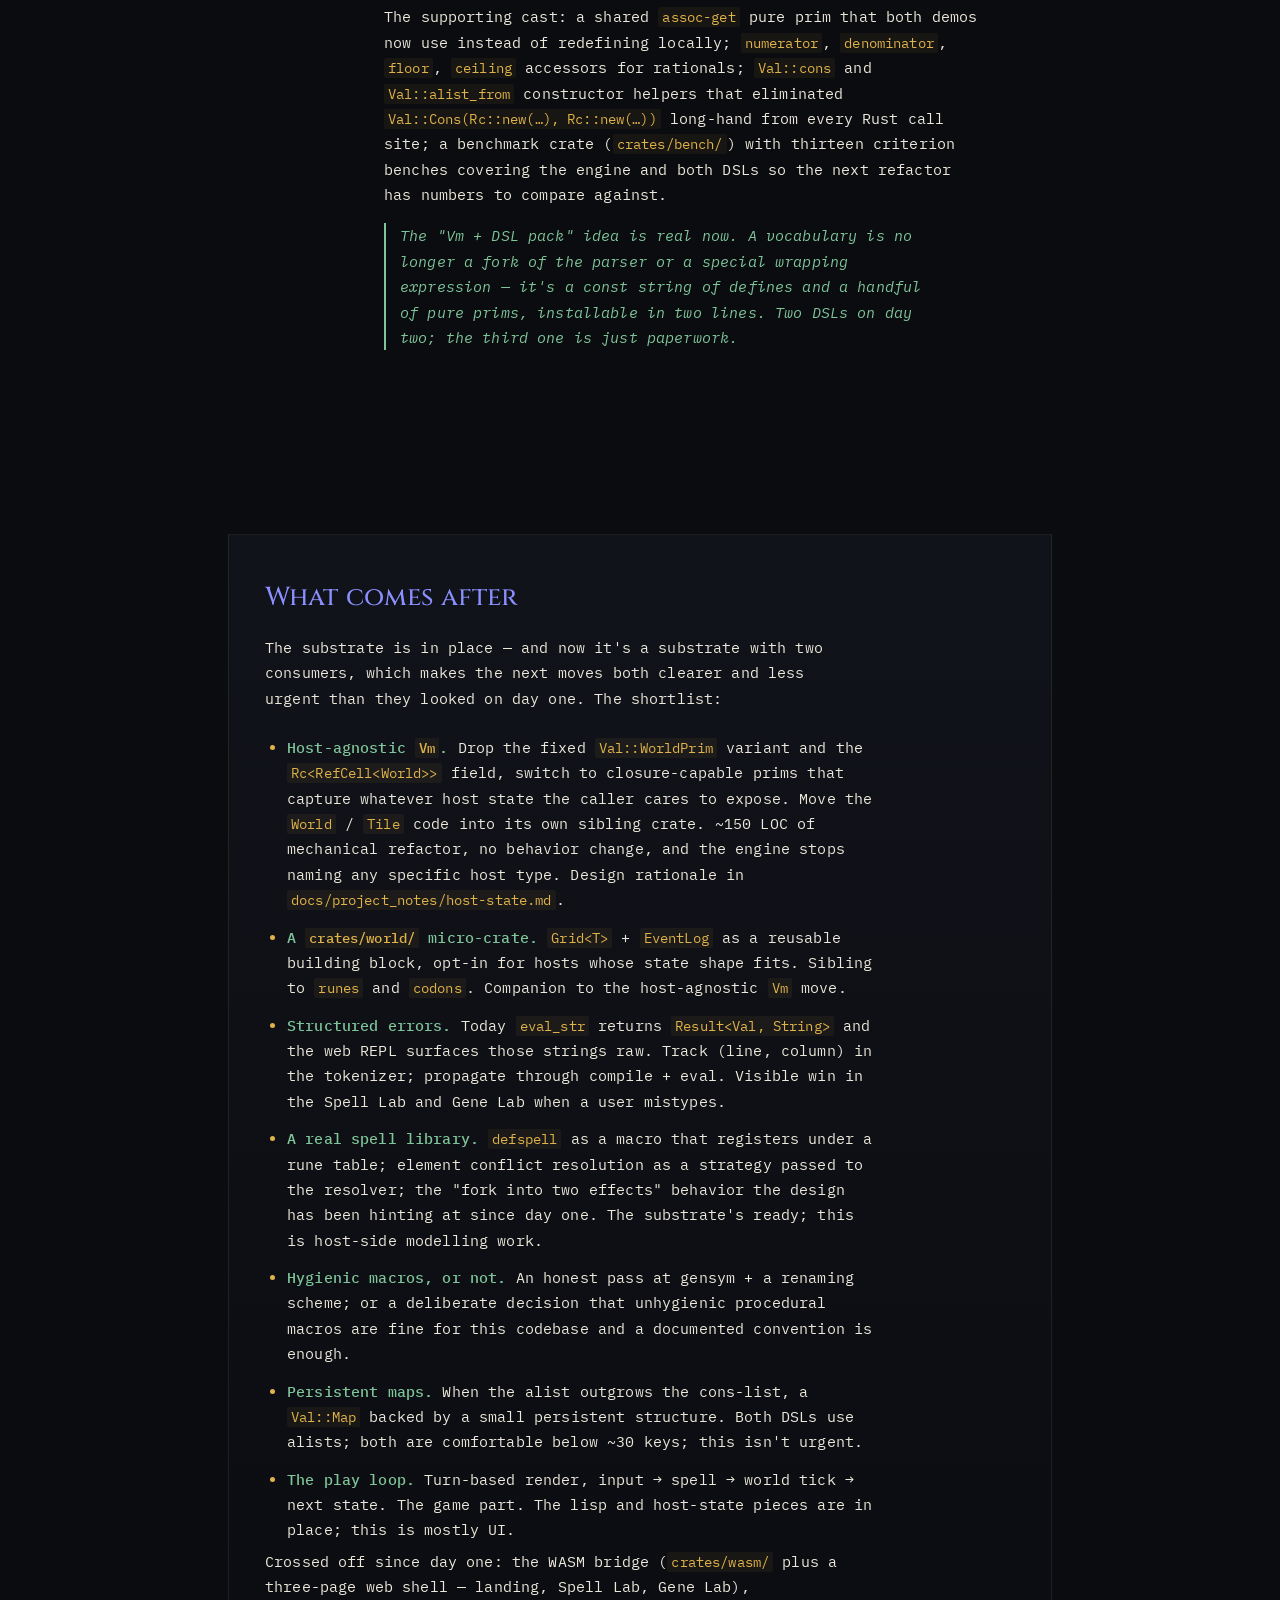
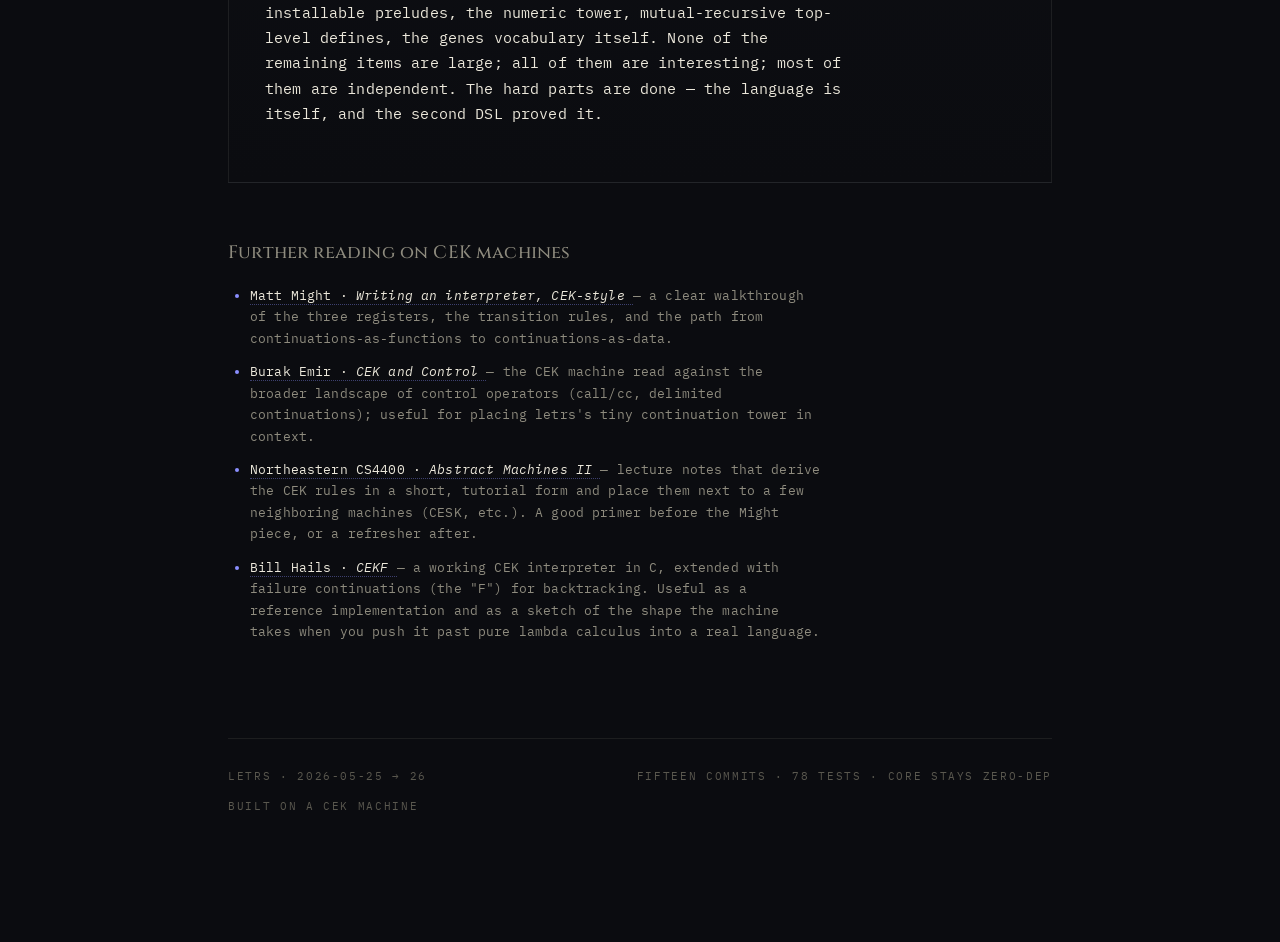
==== commit a9bd7779: "letrs.html: add two more CEK references to Further reading - Northeastern CS4400 "Abstract Machines " ====
--- a/docs/letrs.html
+++ b/docs/letrs.html
@@ -1165,6 +1165,23 @@
           (call/cc, delimited continuations); useful for placing letrs's tiny
           continuation tower in context.
         </li>
+        <li>
+          <a href="https://pages.github.khoury.northeastern.edu/sholtzen/cs4400-spr25-notes/notes/Abstract_Machines_II.html" target="_blank" rel="noopener">
+            Northeastern CS4400 · <em>Abstract Machines II</em>
+          </a>
+          — lecture notes that derive the CEK rules in a short, tutorial form
+          and place them next to a few neighboring machines (CESK, etc.).
+          A good primer before the Might piece, or a refresher after.
+        </li>
+        <li>
+          <a href="https://github.com/billhails/CEKF" target="_blank" rel="noopener">
+            Bill Hails · <em>CEKF</em>
+          </a>
+          — a working CEK interpreter in C, extended with failure
+          continuations (the "F") for backtracking. Useful as a reference
+          implementation and as a sketch of the shape the machine takes
+          when you push it past pure lambda calculus into a real language.
+        </li>
       </ul>
     </div>
 
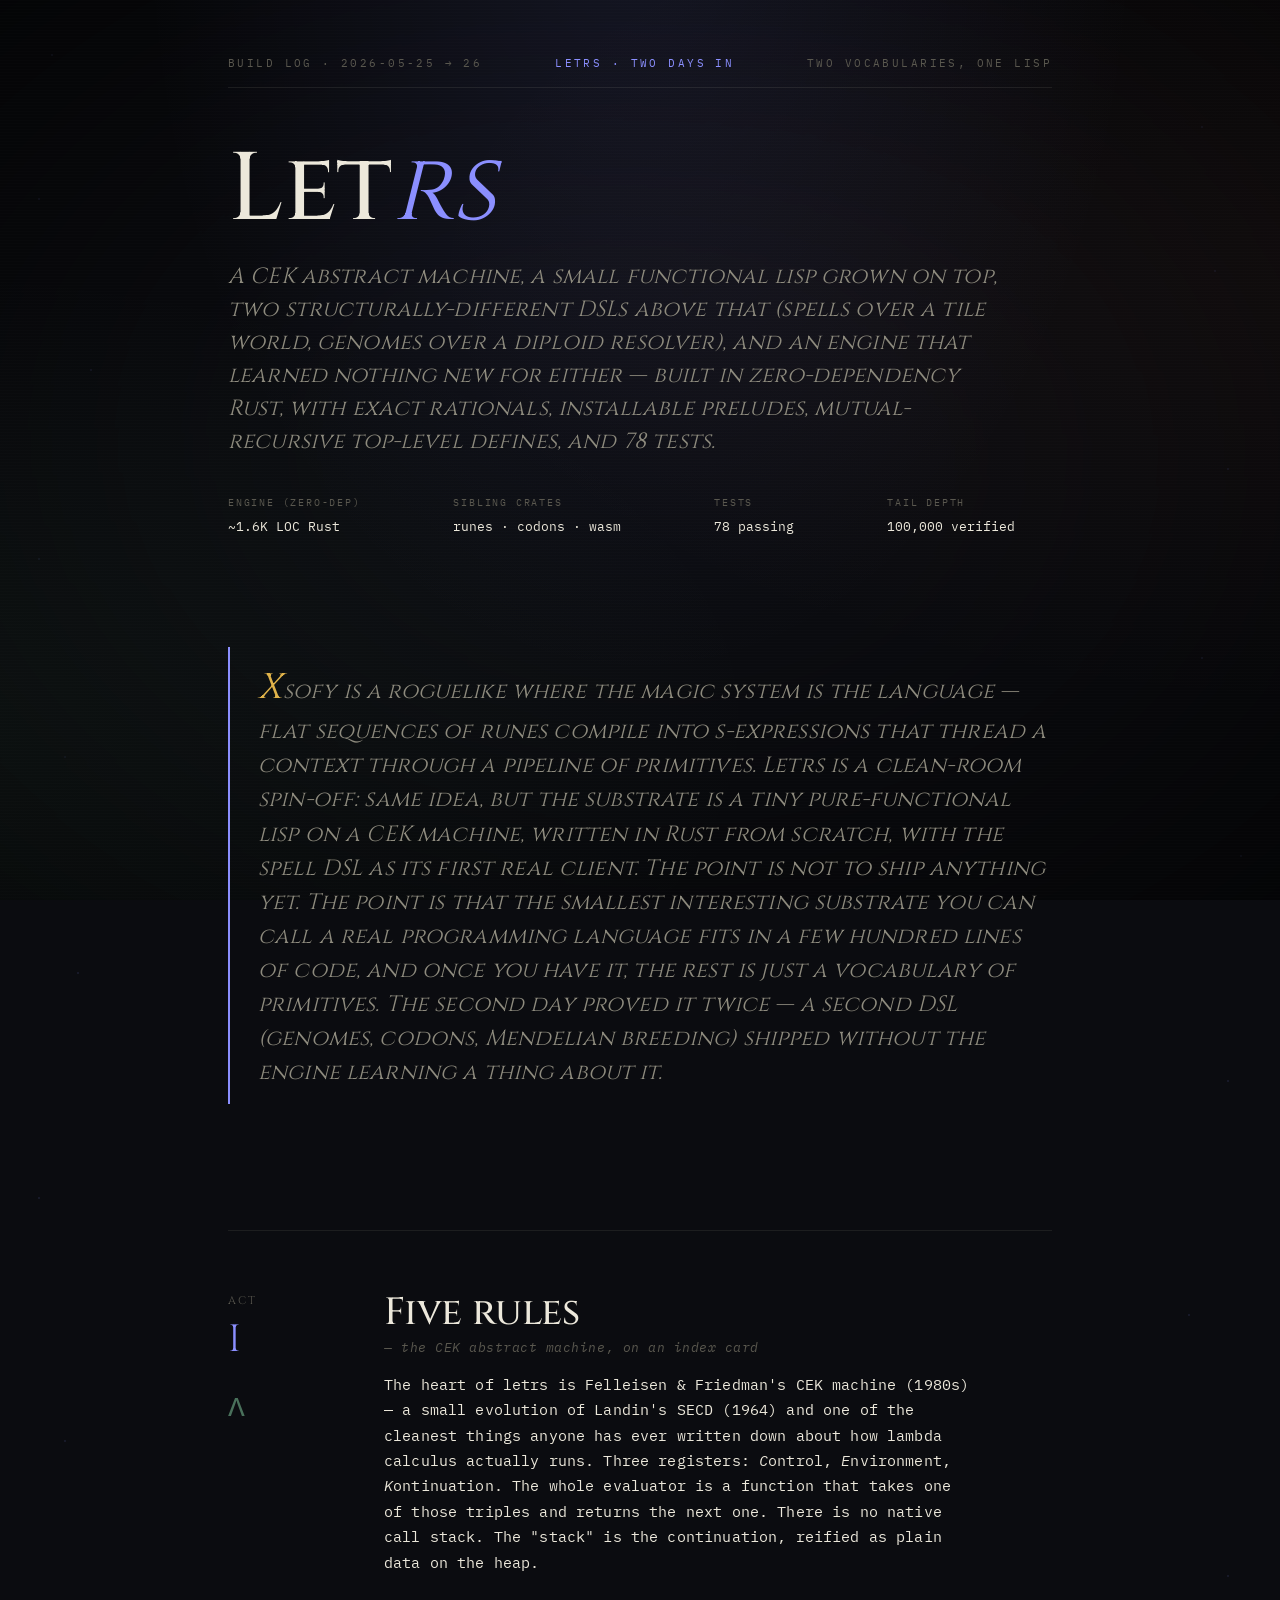
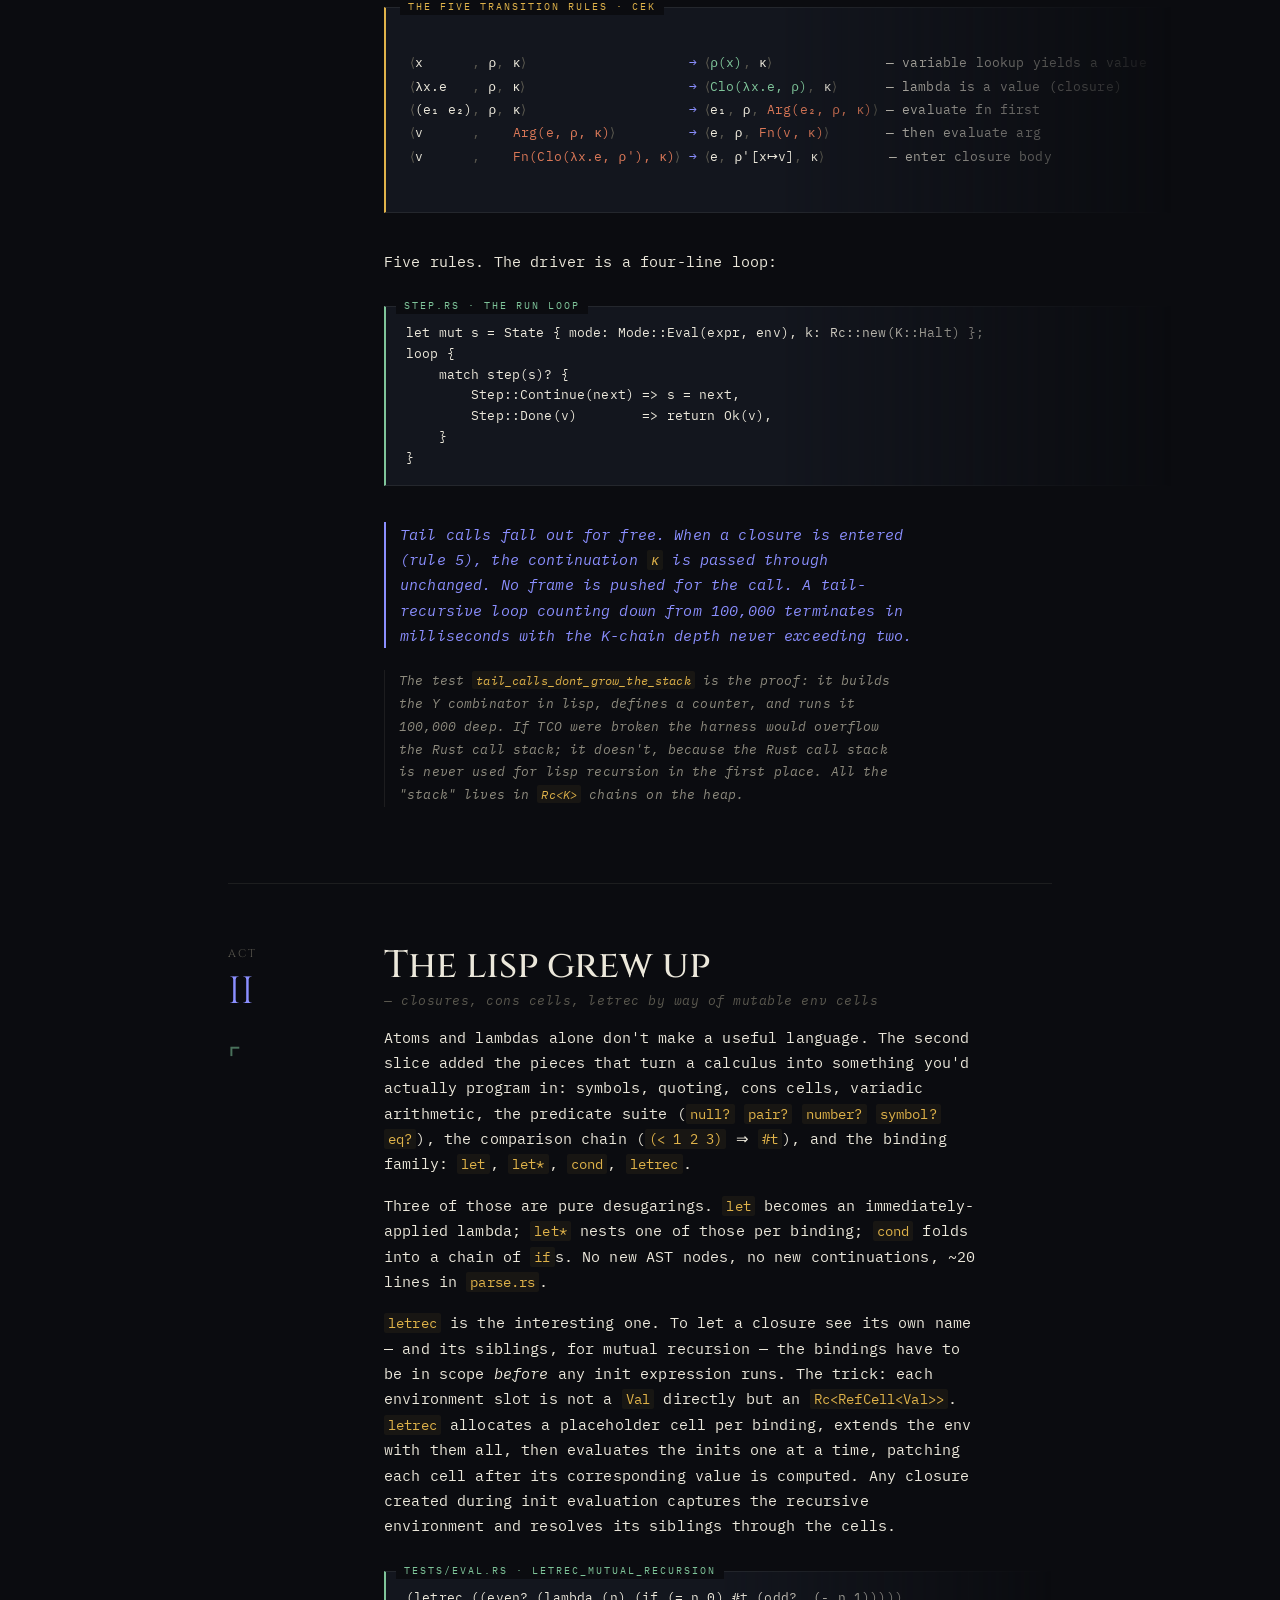
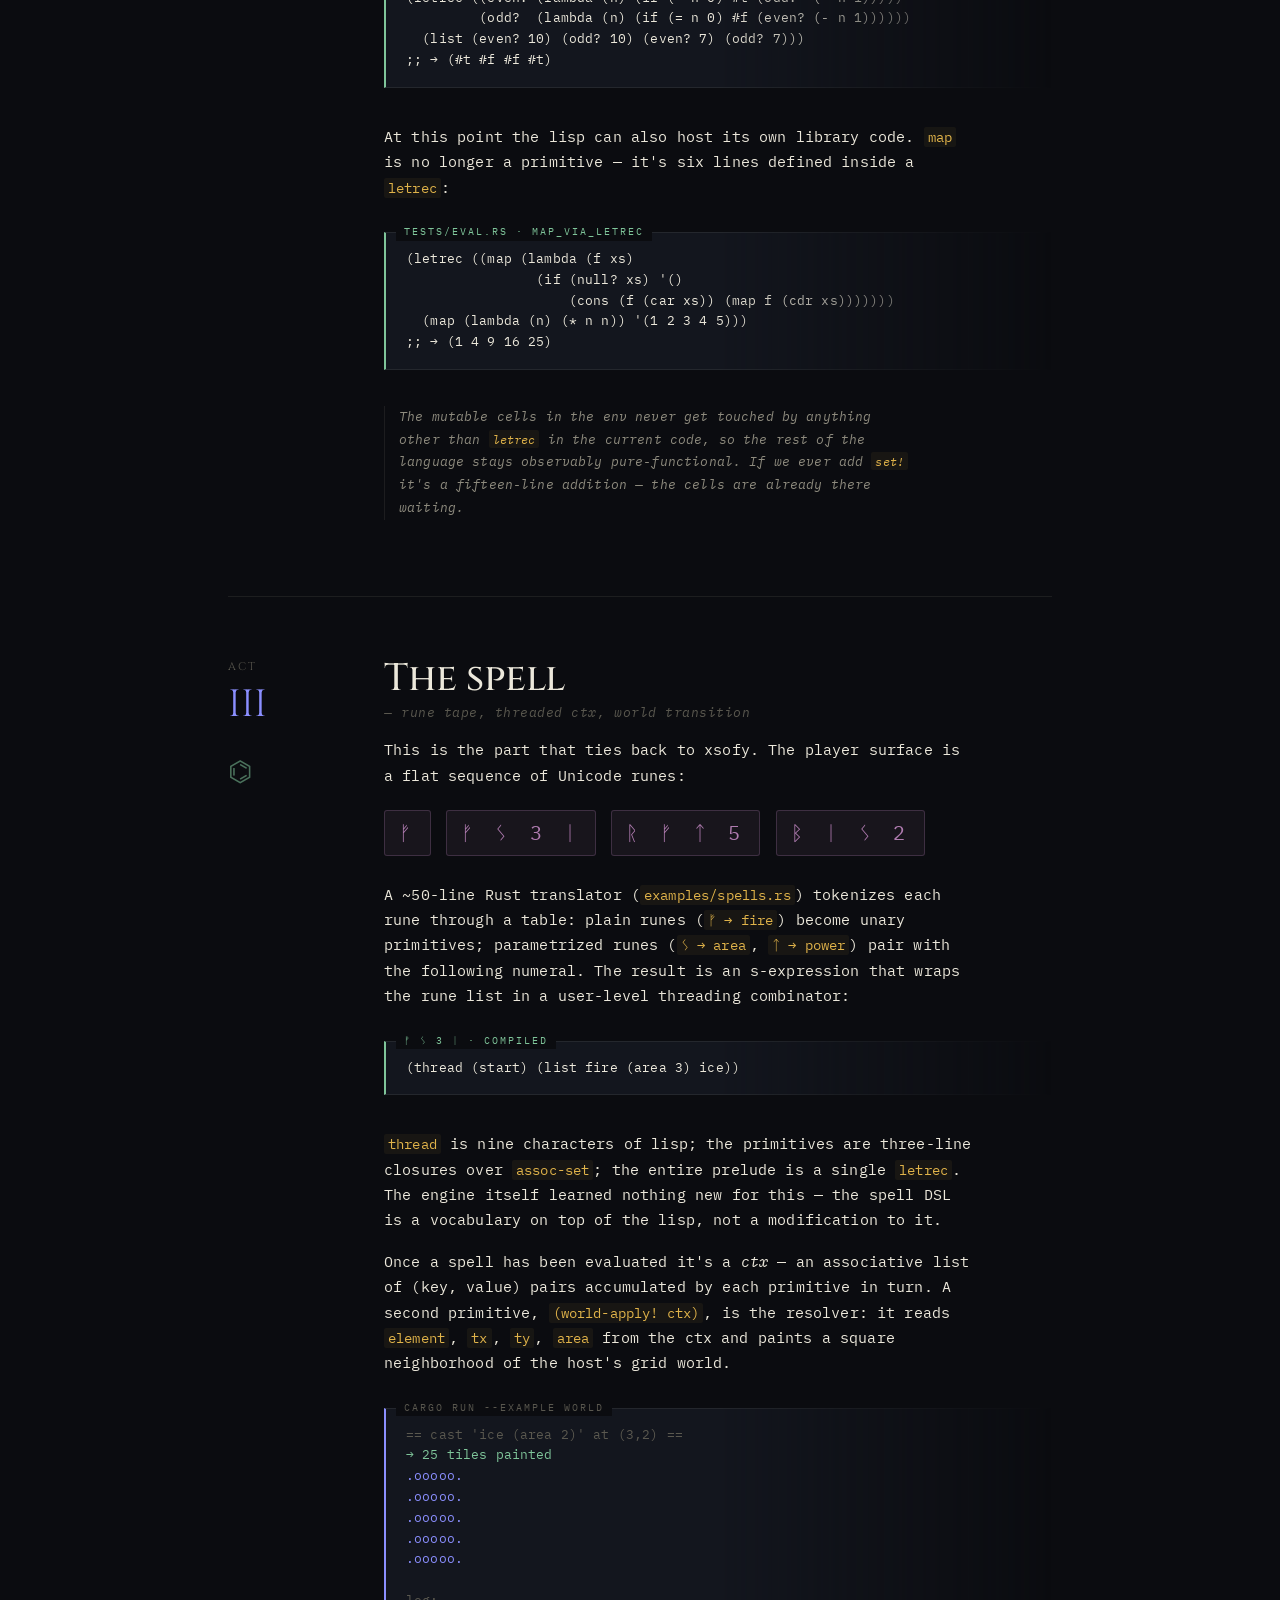
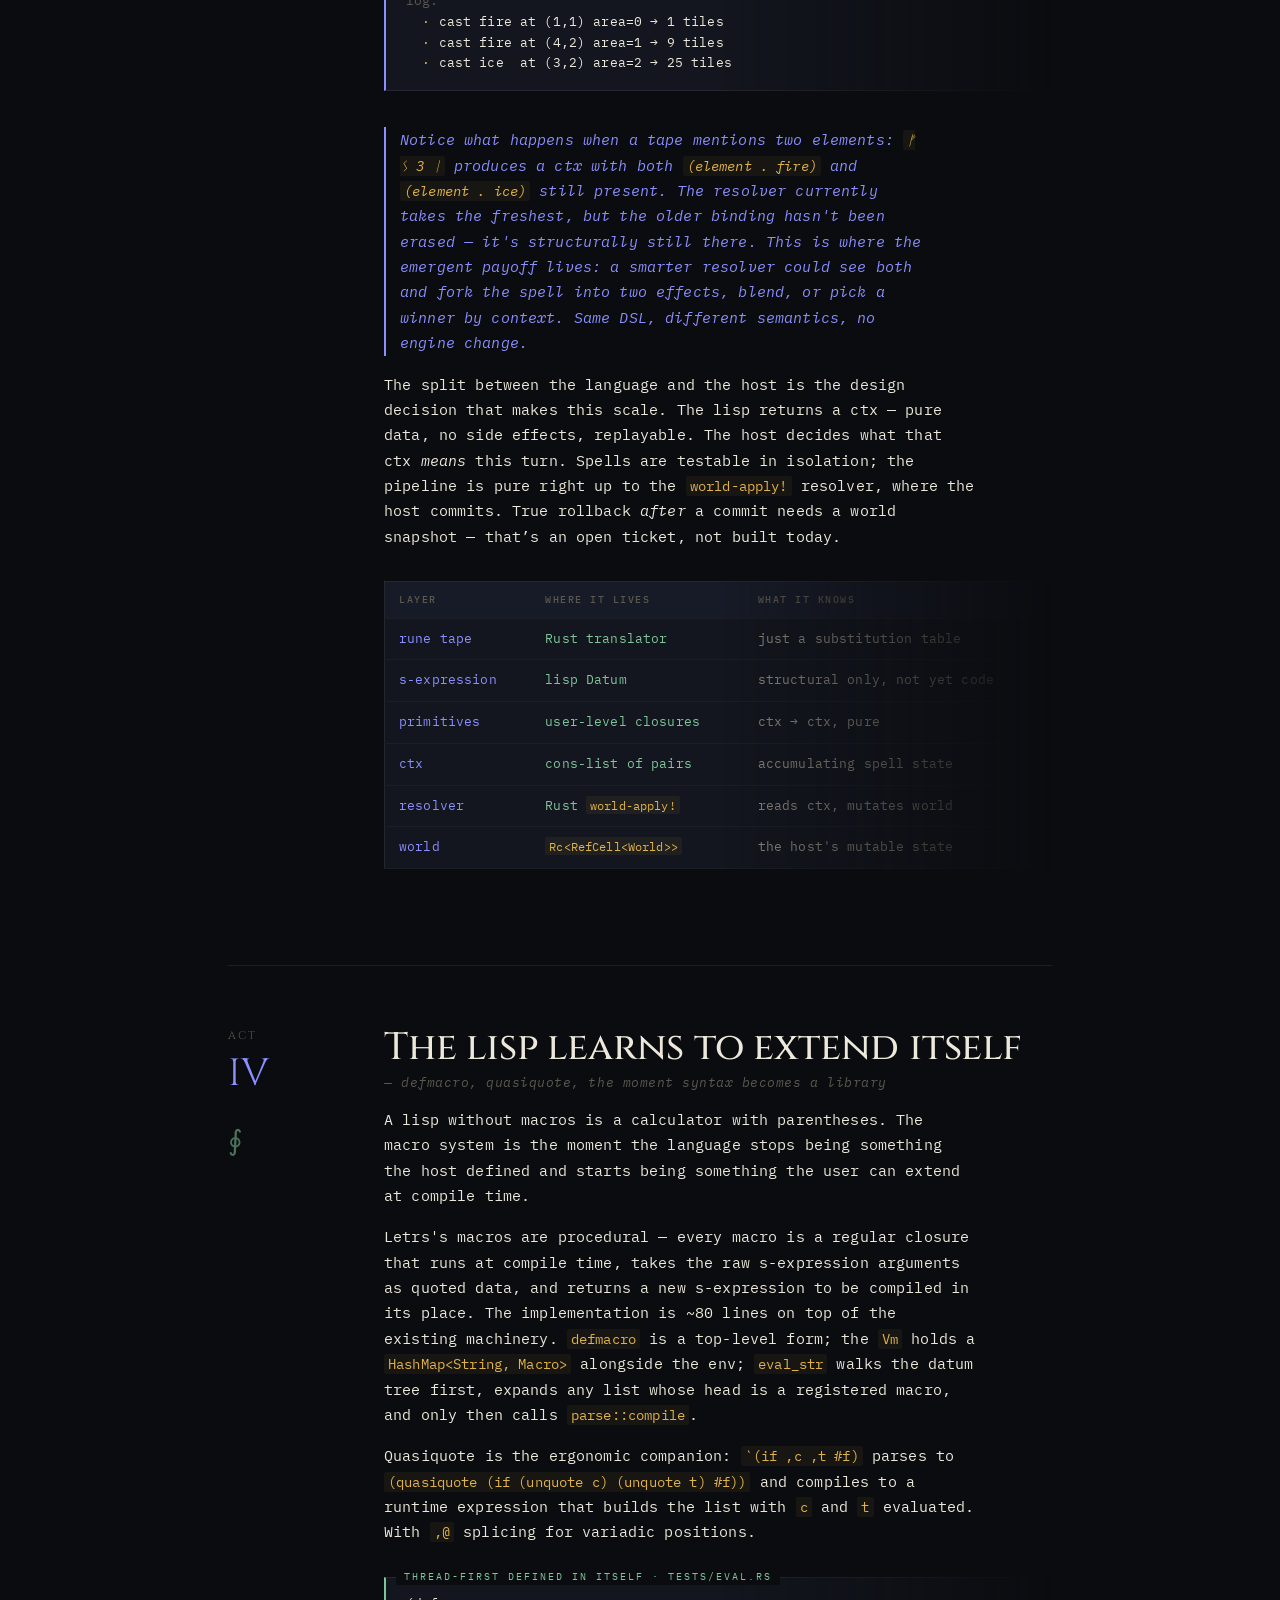
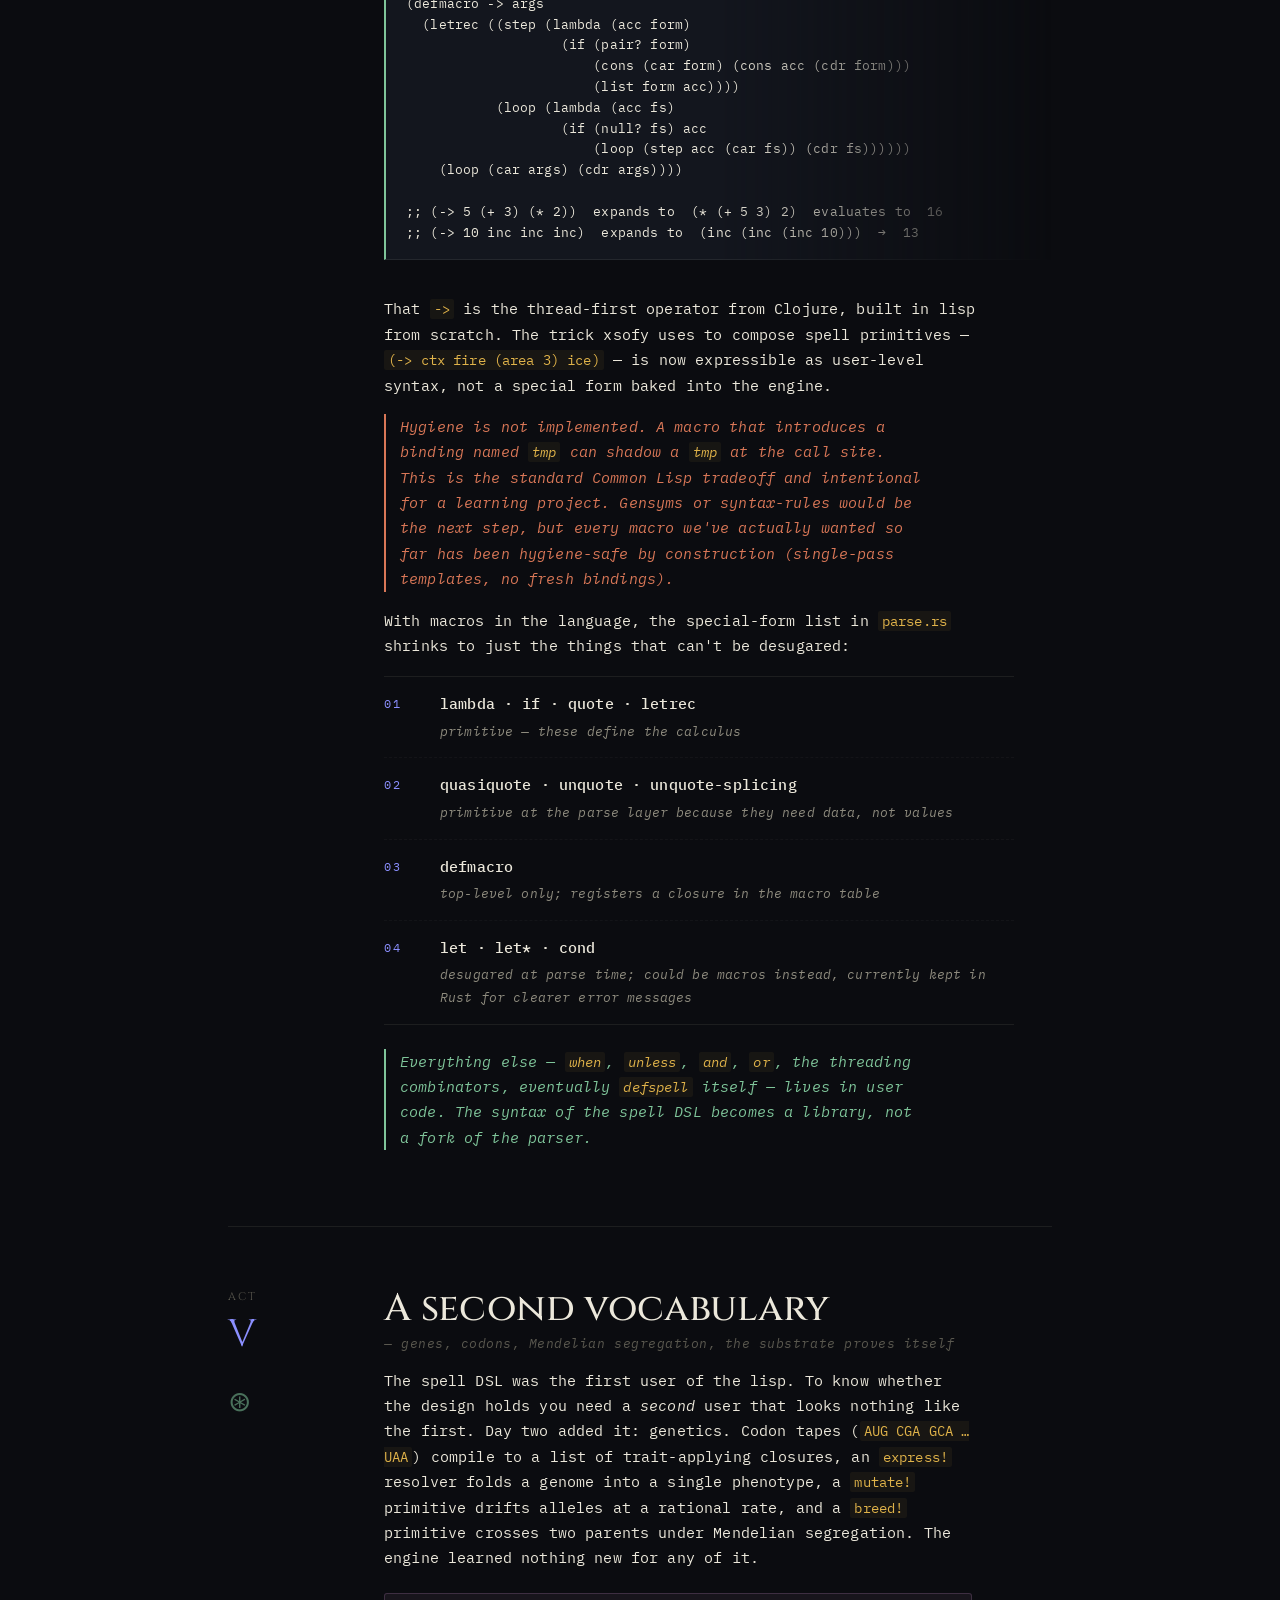
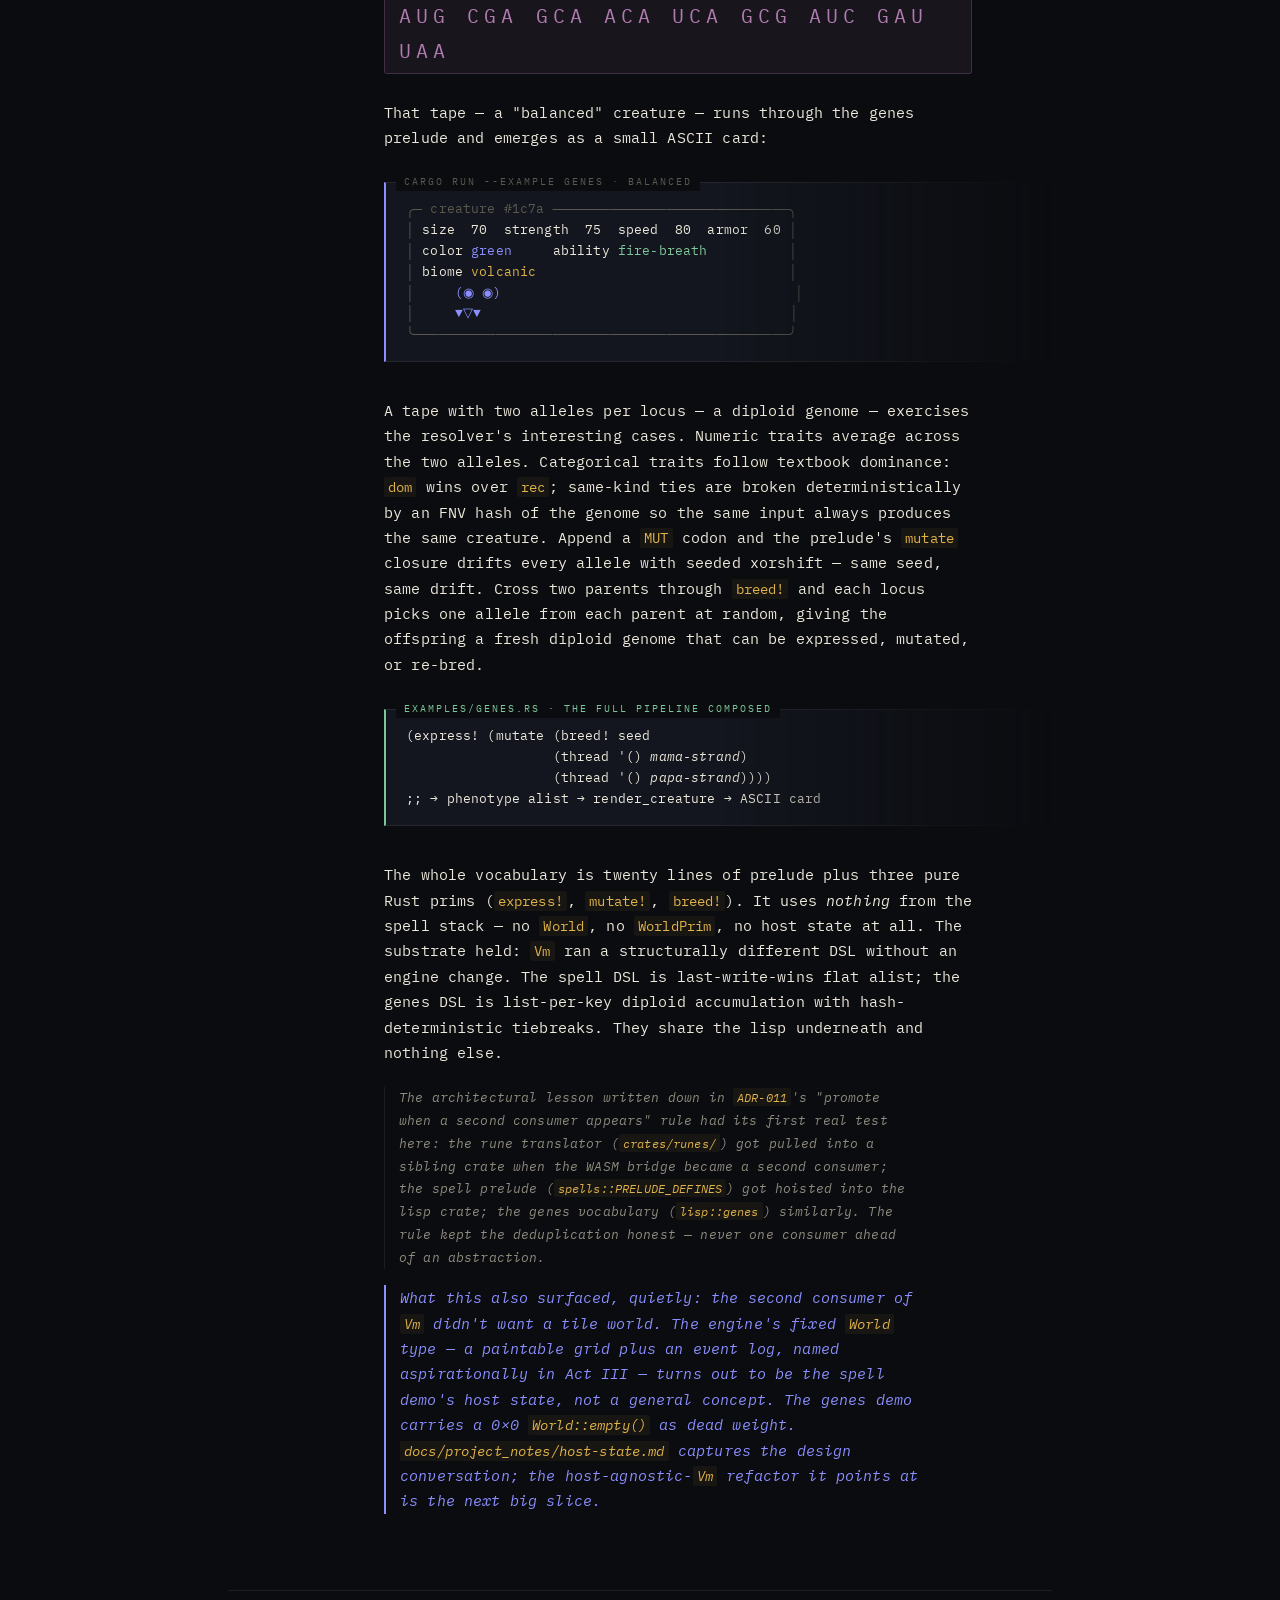
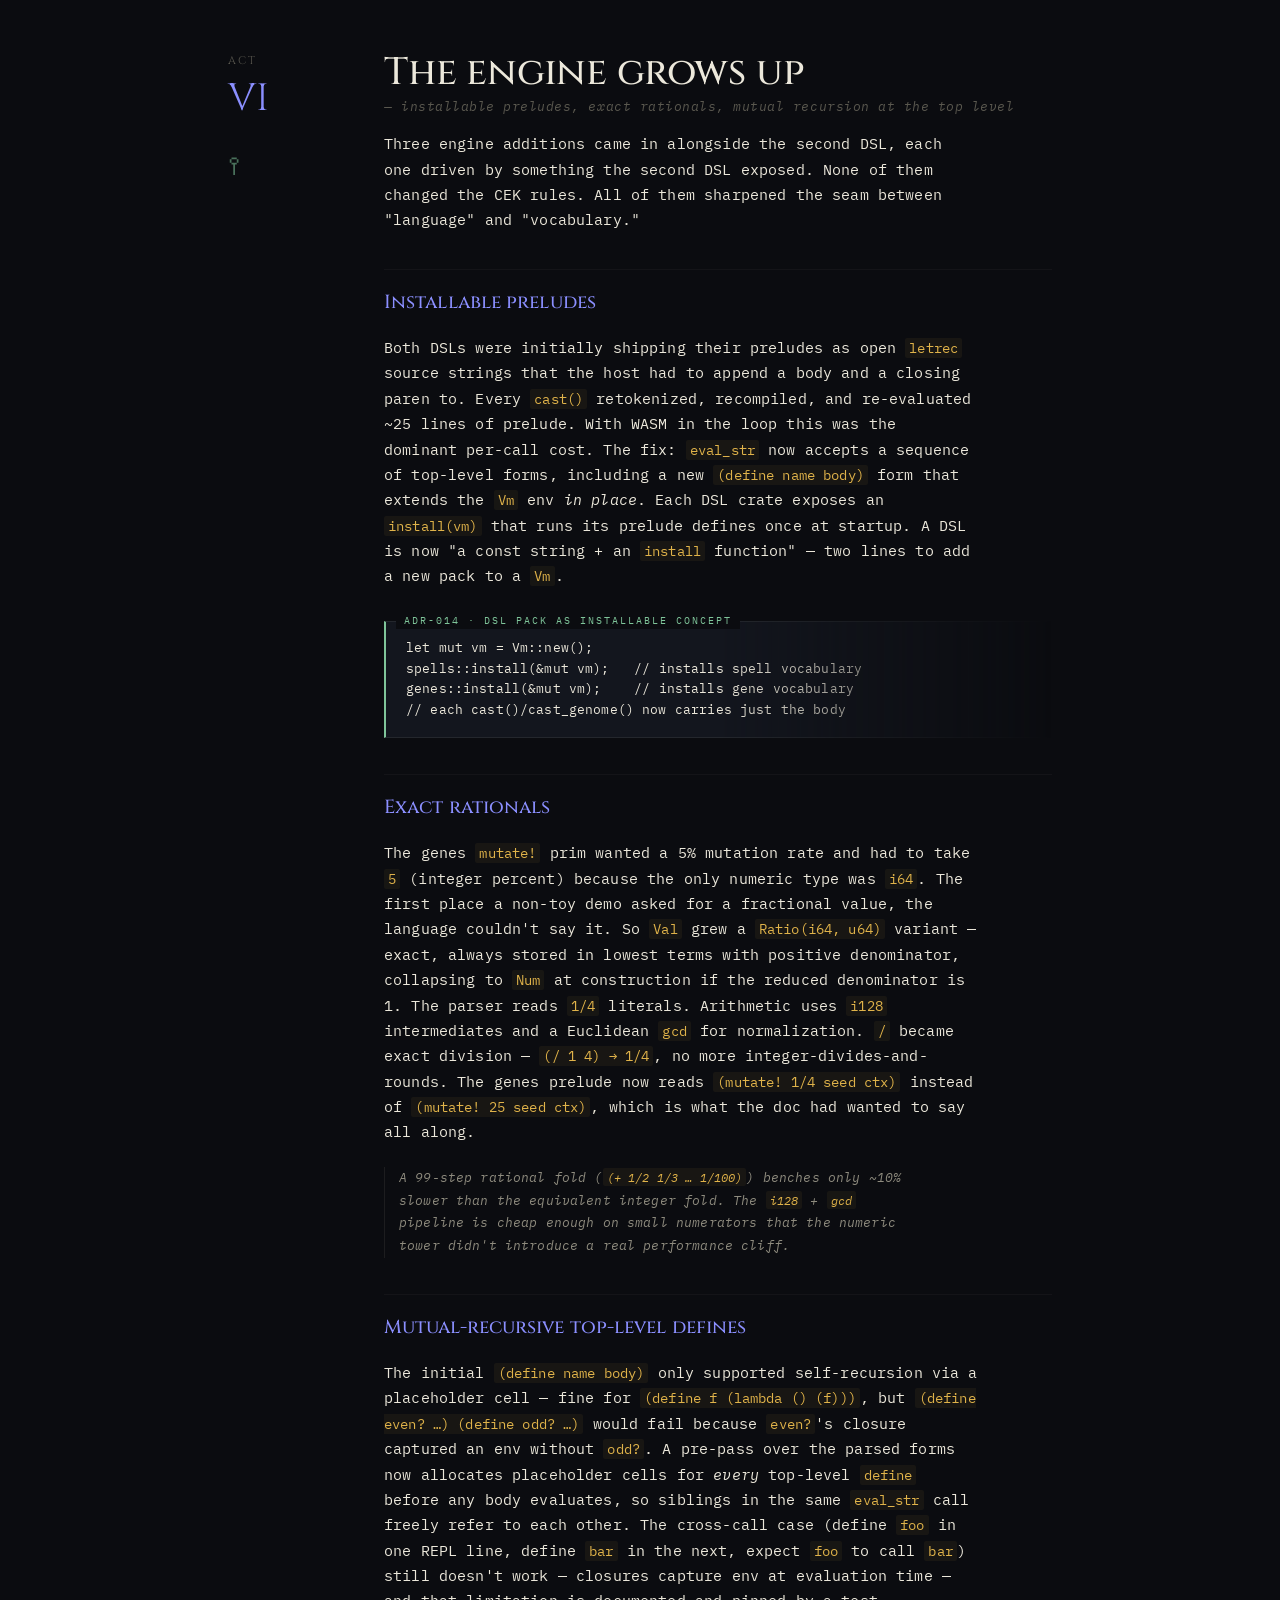
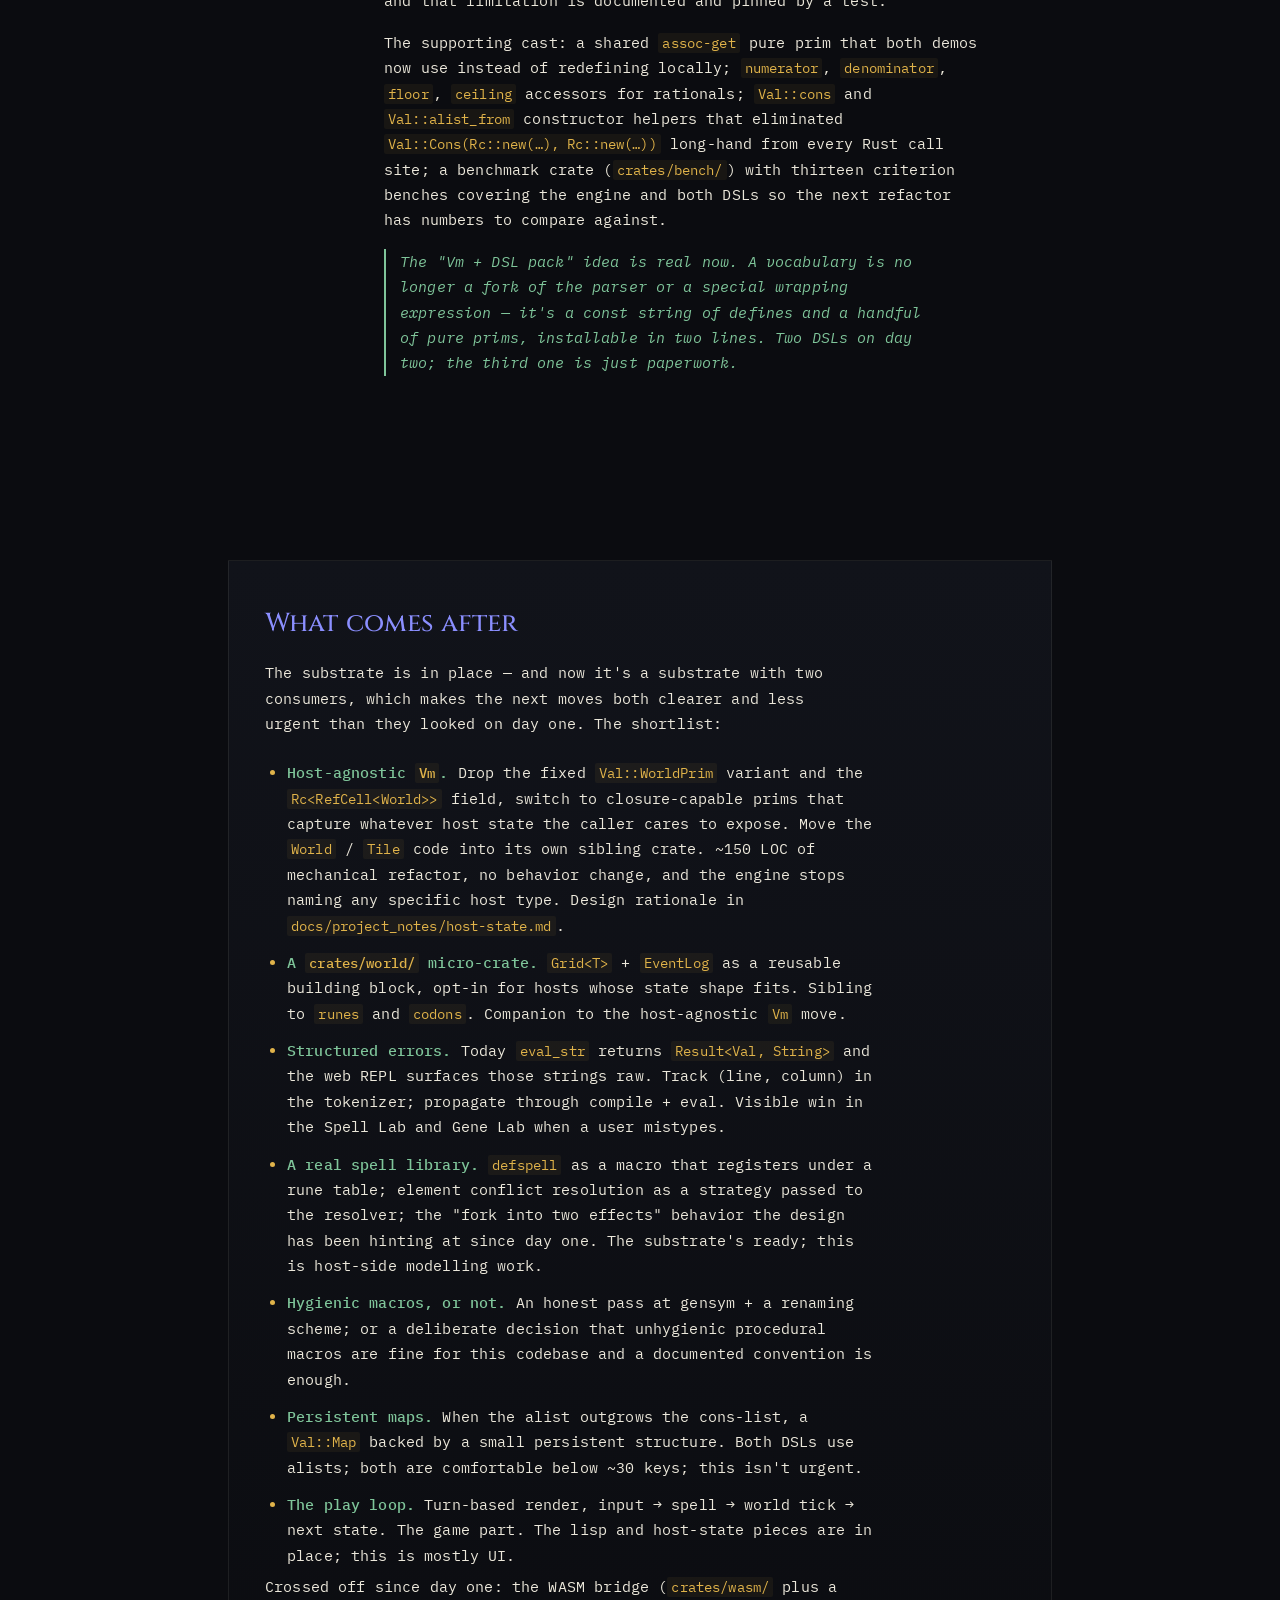
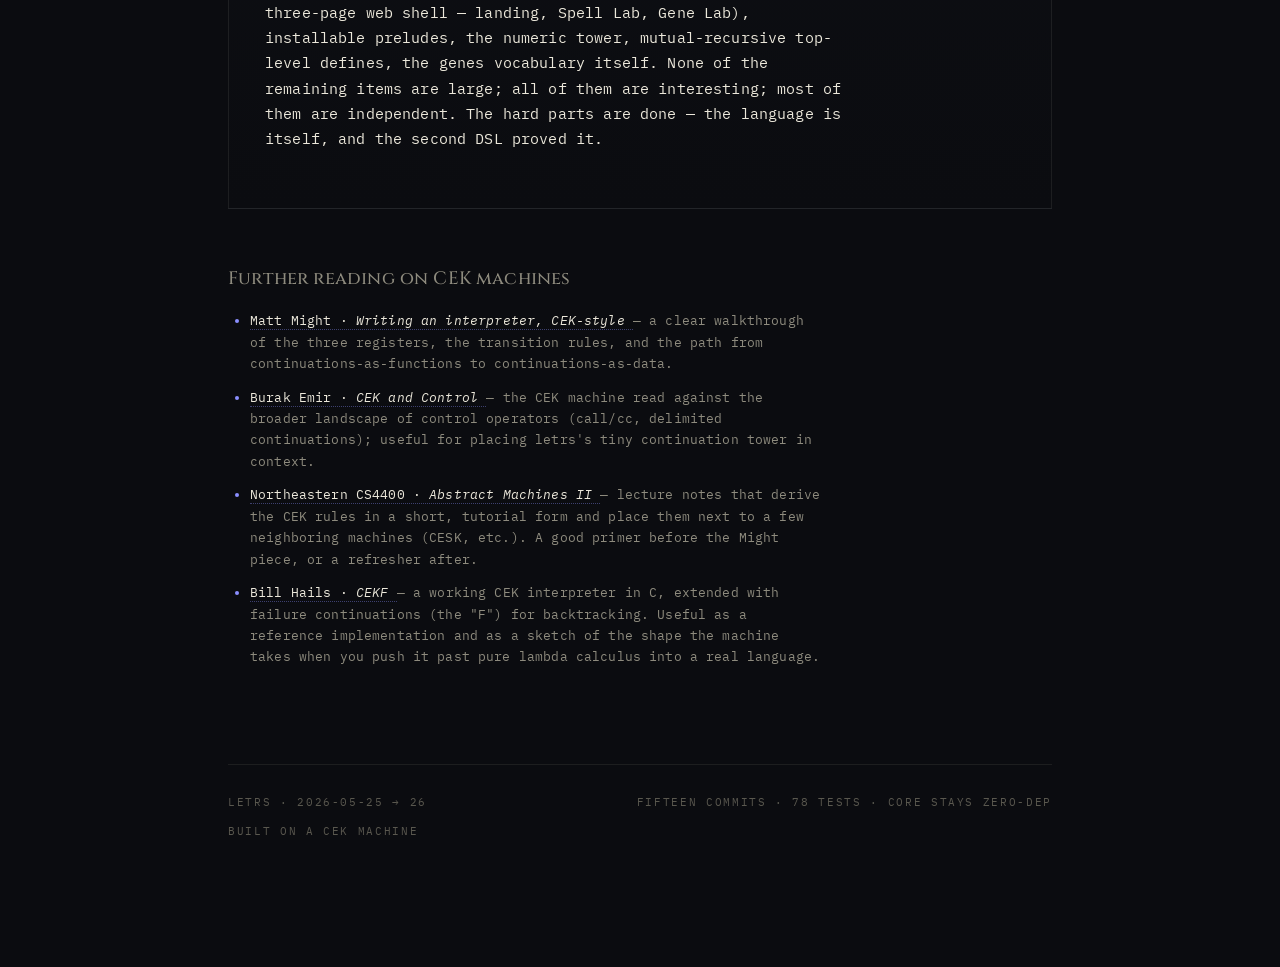
==== commit 41b2c4f6: "docs: file deferred codex-review items as incoming issues - issue_1: execution step budget (and/or w" ====
--- a/docs/letrs.html
+++ b/docs/letrs.html
@@ -765,9 +765,10 @@
           The split between the language and the host is the design decision
           that makes this scale. The lisp returns a ctx — pure data, no side
           effects, replayable. The host decides what that ctx <em>means</em>
-          this turn. Spells are testable in isolation. The world rolls back
-          for free. Precognition (&quot;show me where this would go&quot;) is a
-          tentative call and a render.
+          this turn. Spells are testable in isolation; the pipeline is pure
+          right up to the <code>world-apply!</code> resolver, where the host
+          commits. True rollback <em>after</em> a commit needs a world
+          snapshot — that&rsquo;s an open ticket, not built today.
         </p>
 
         <table class="compare">
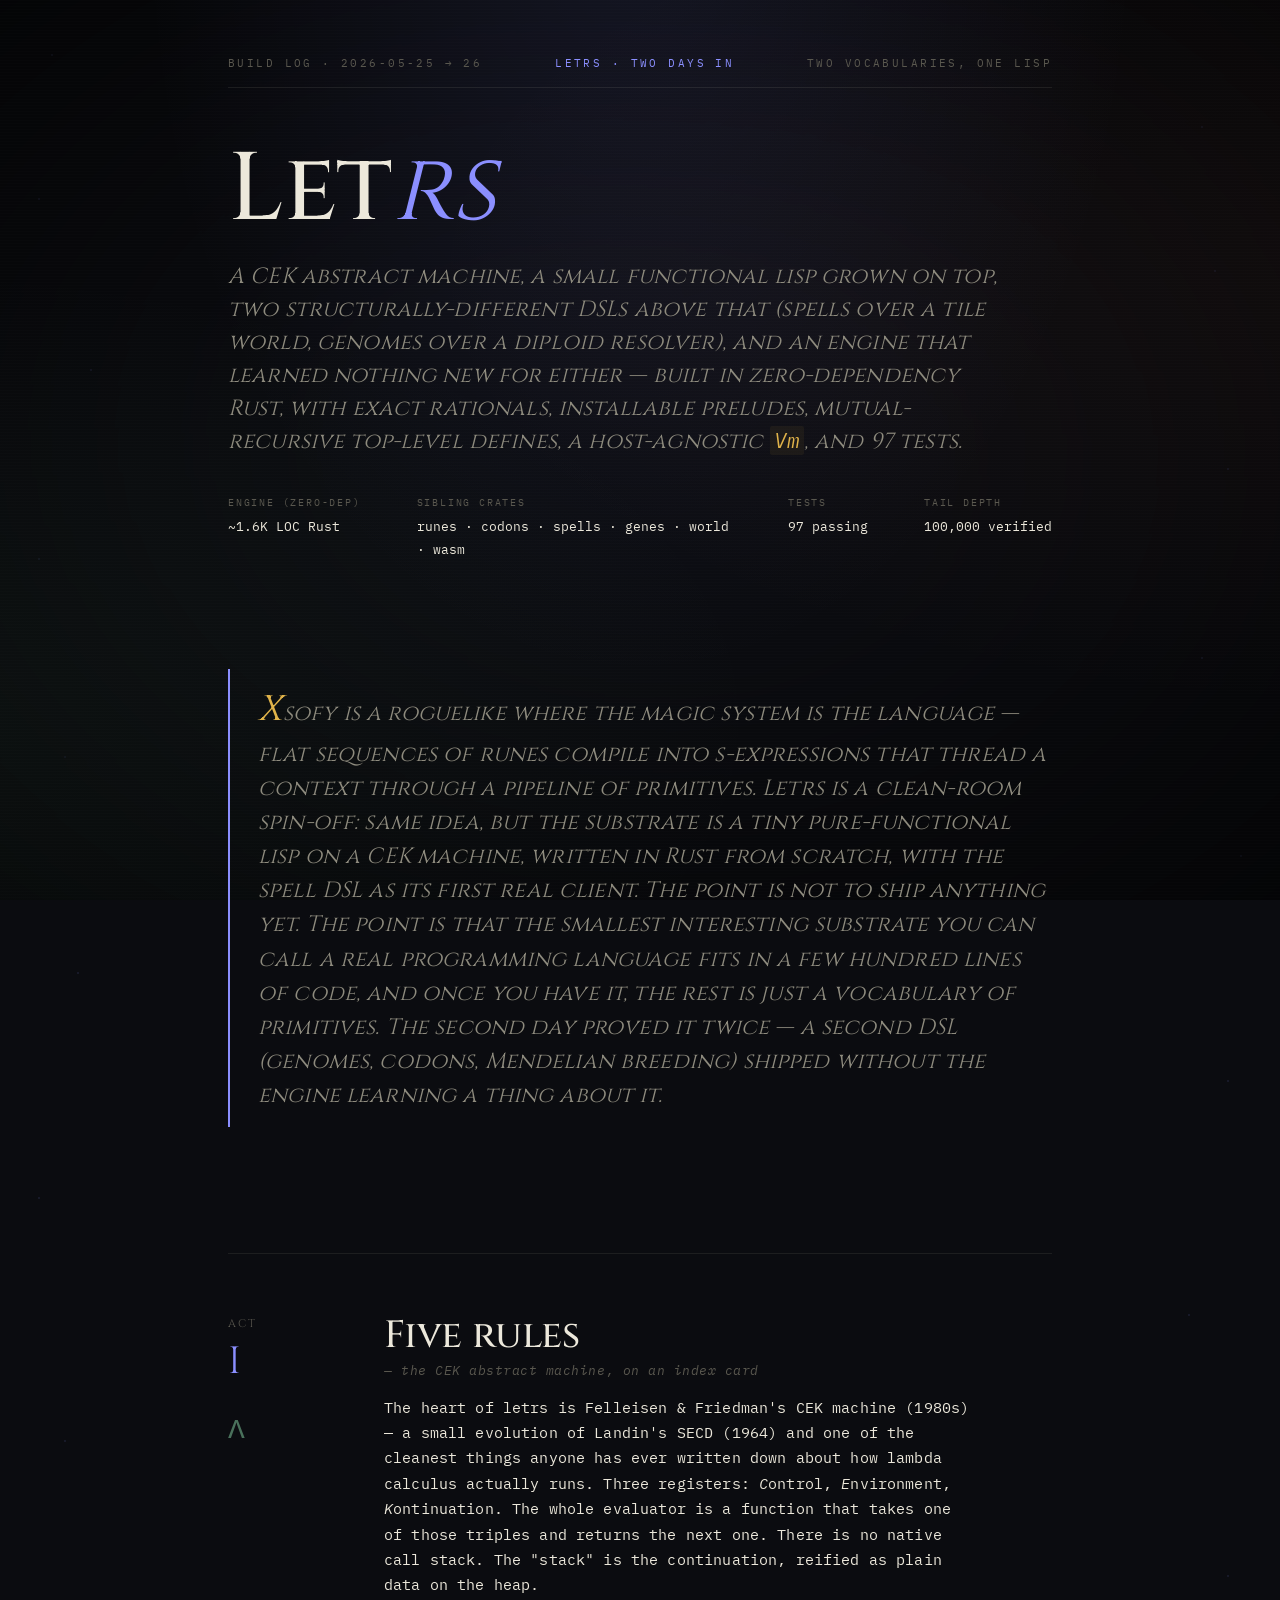
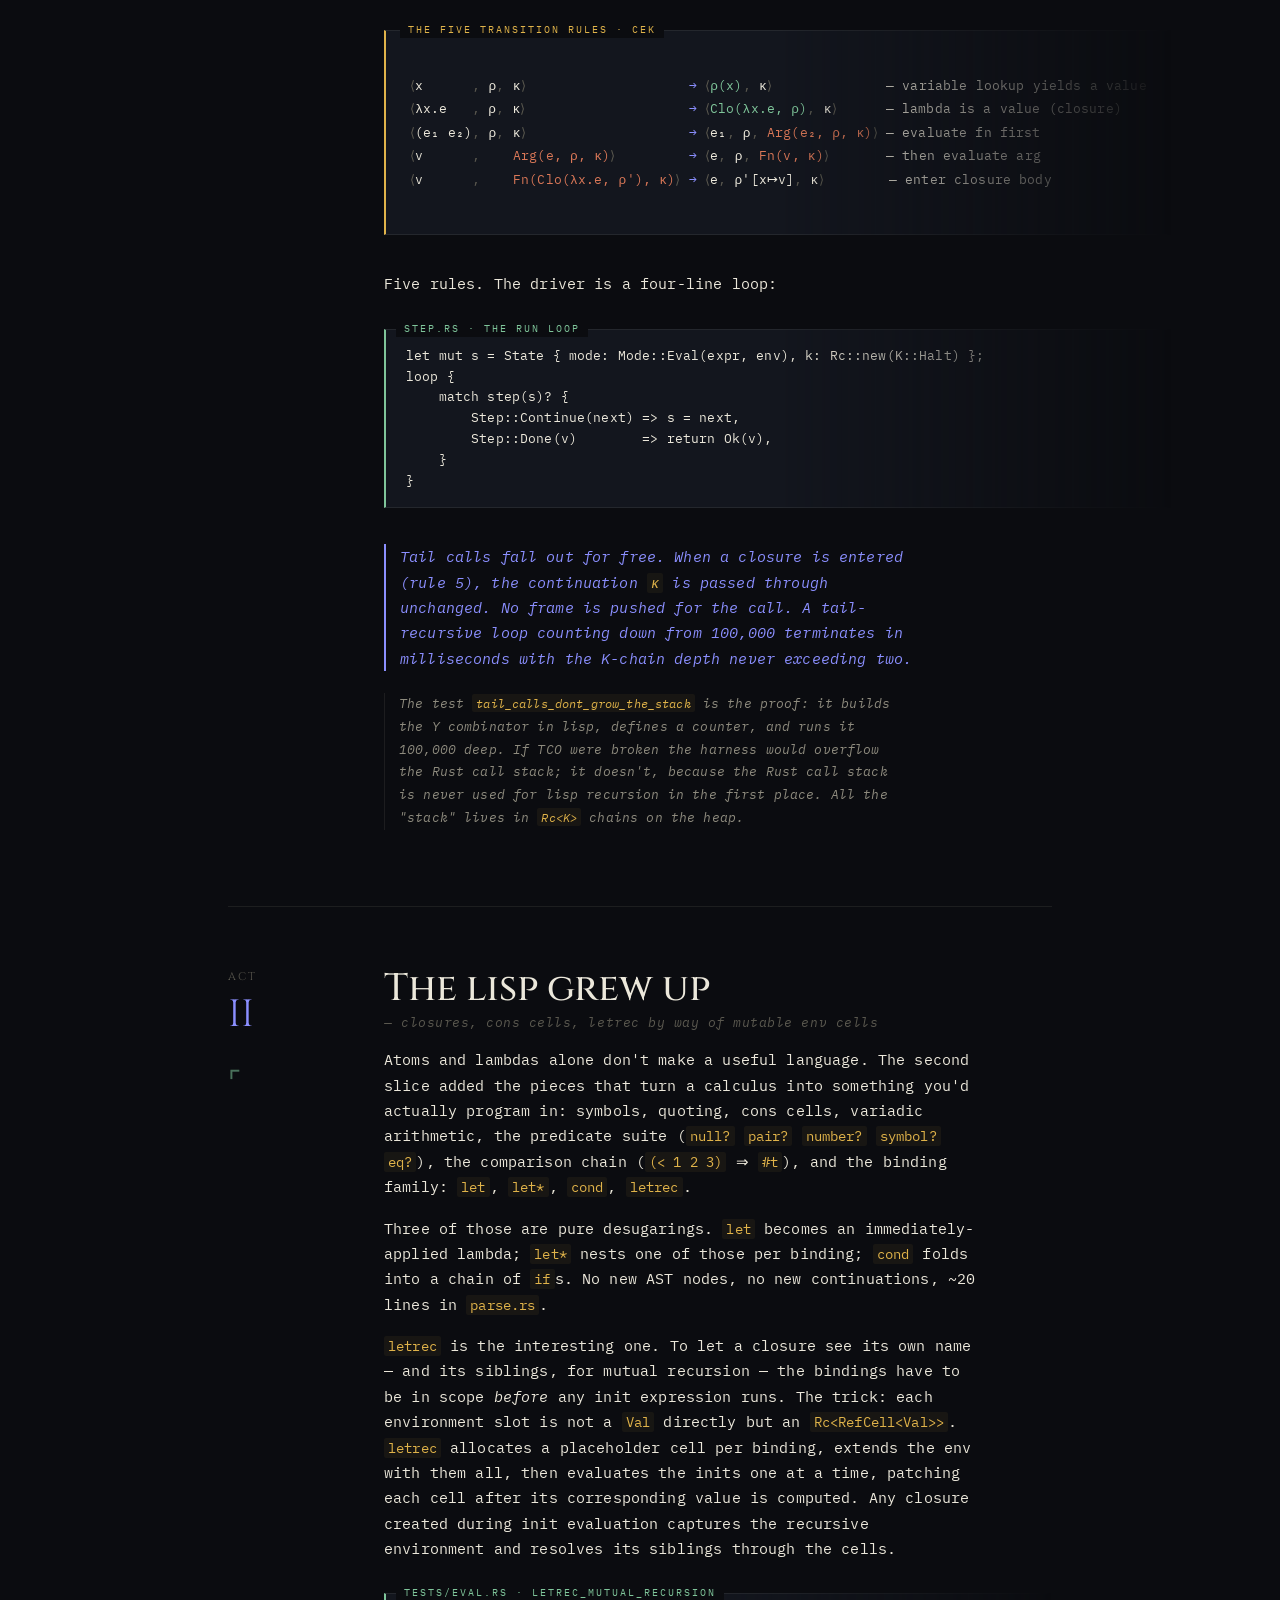
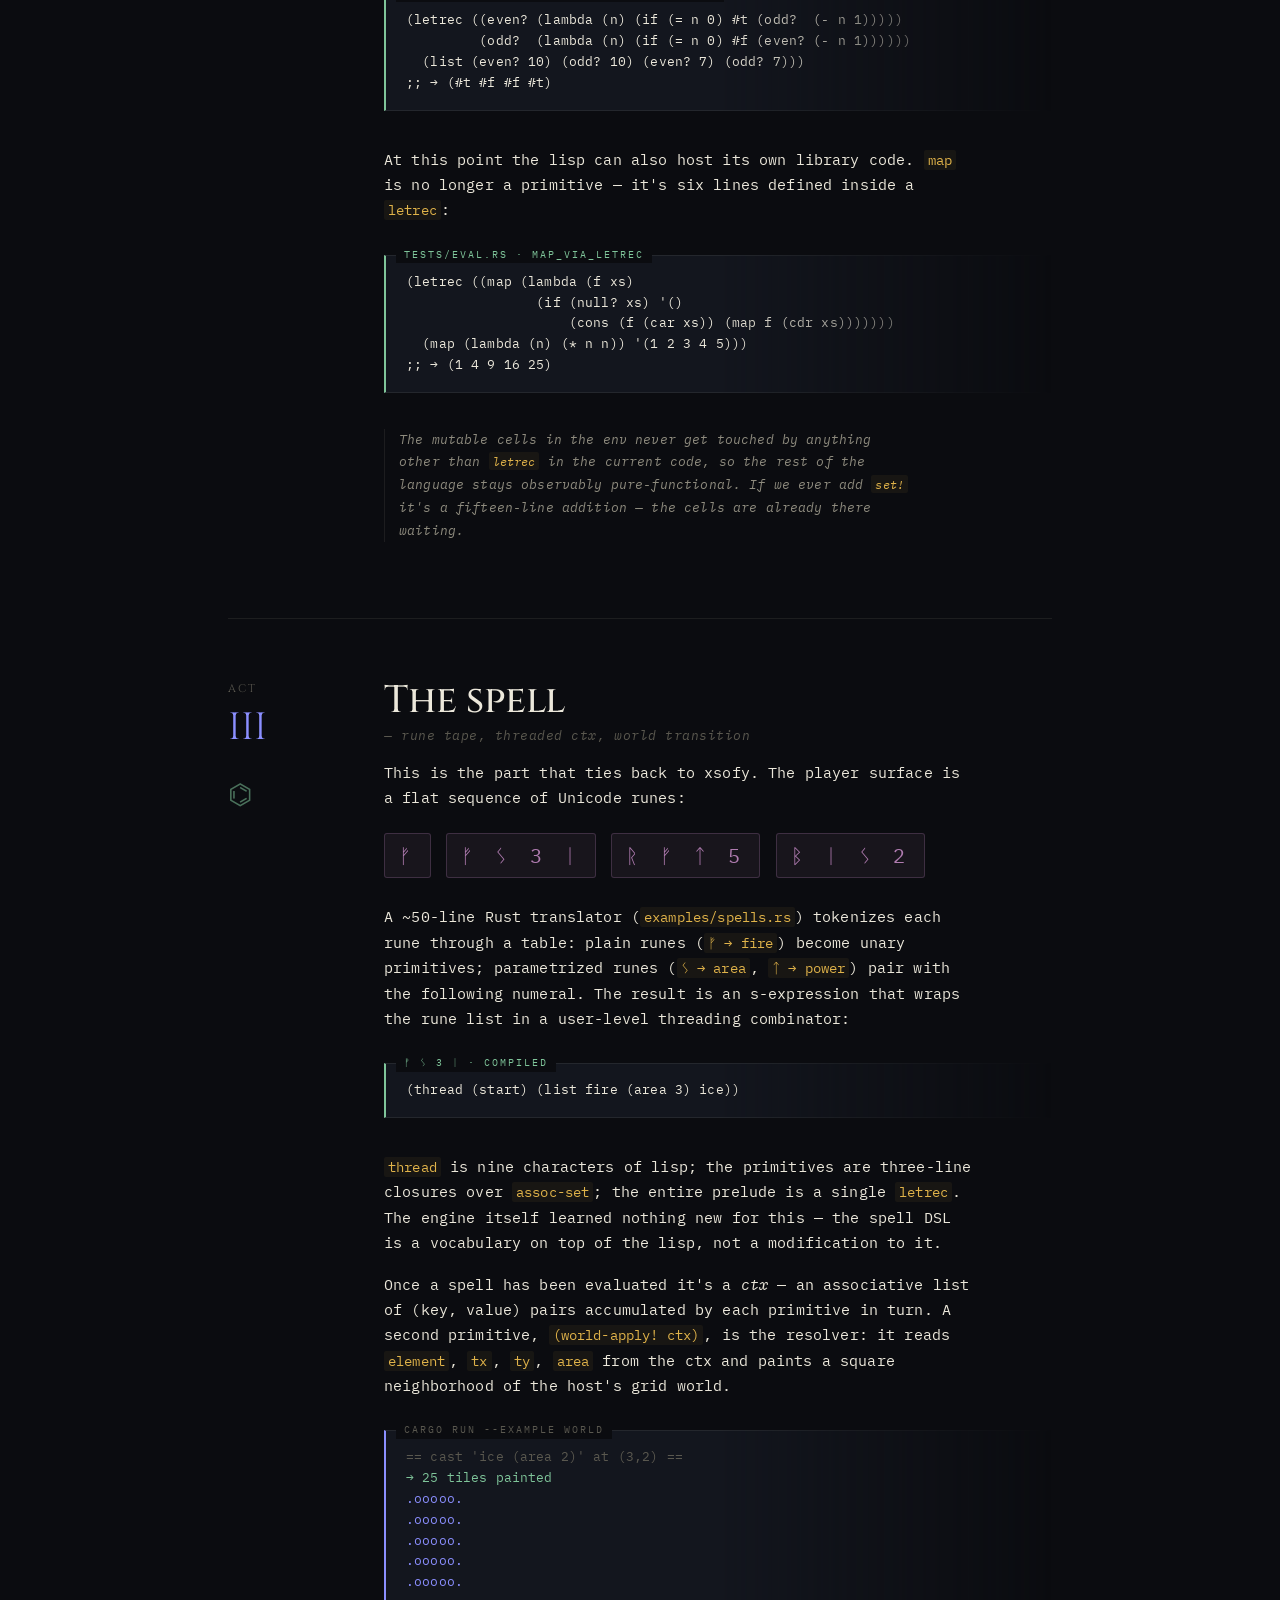
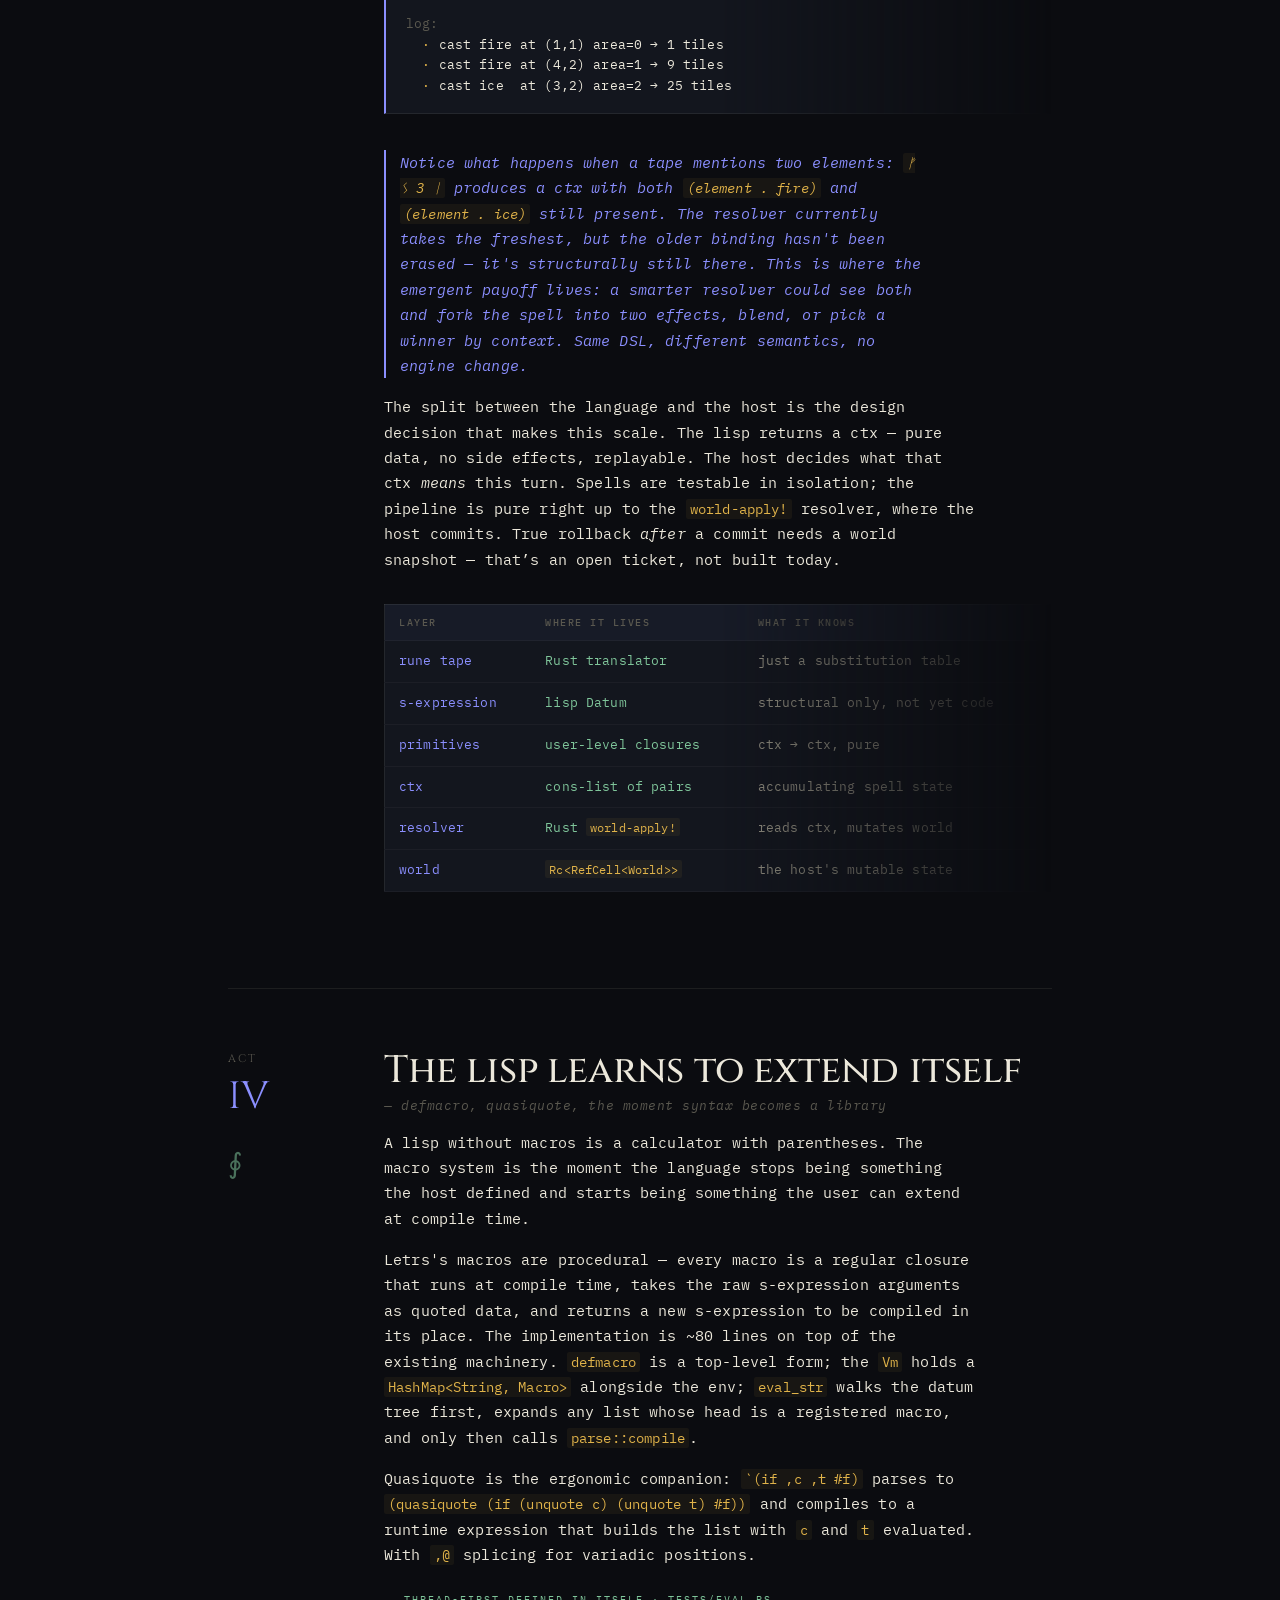
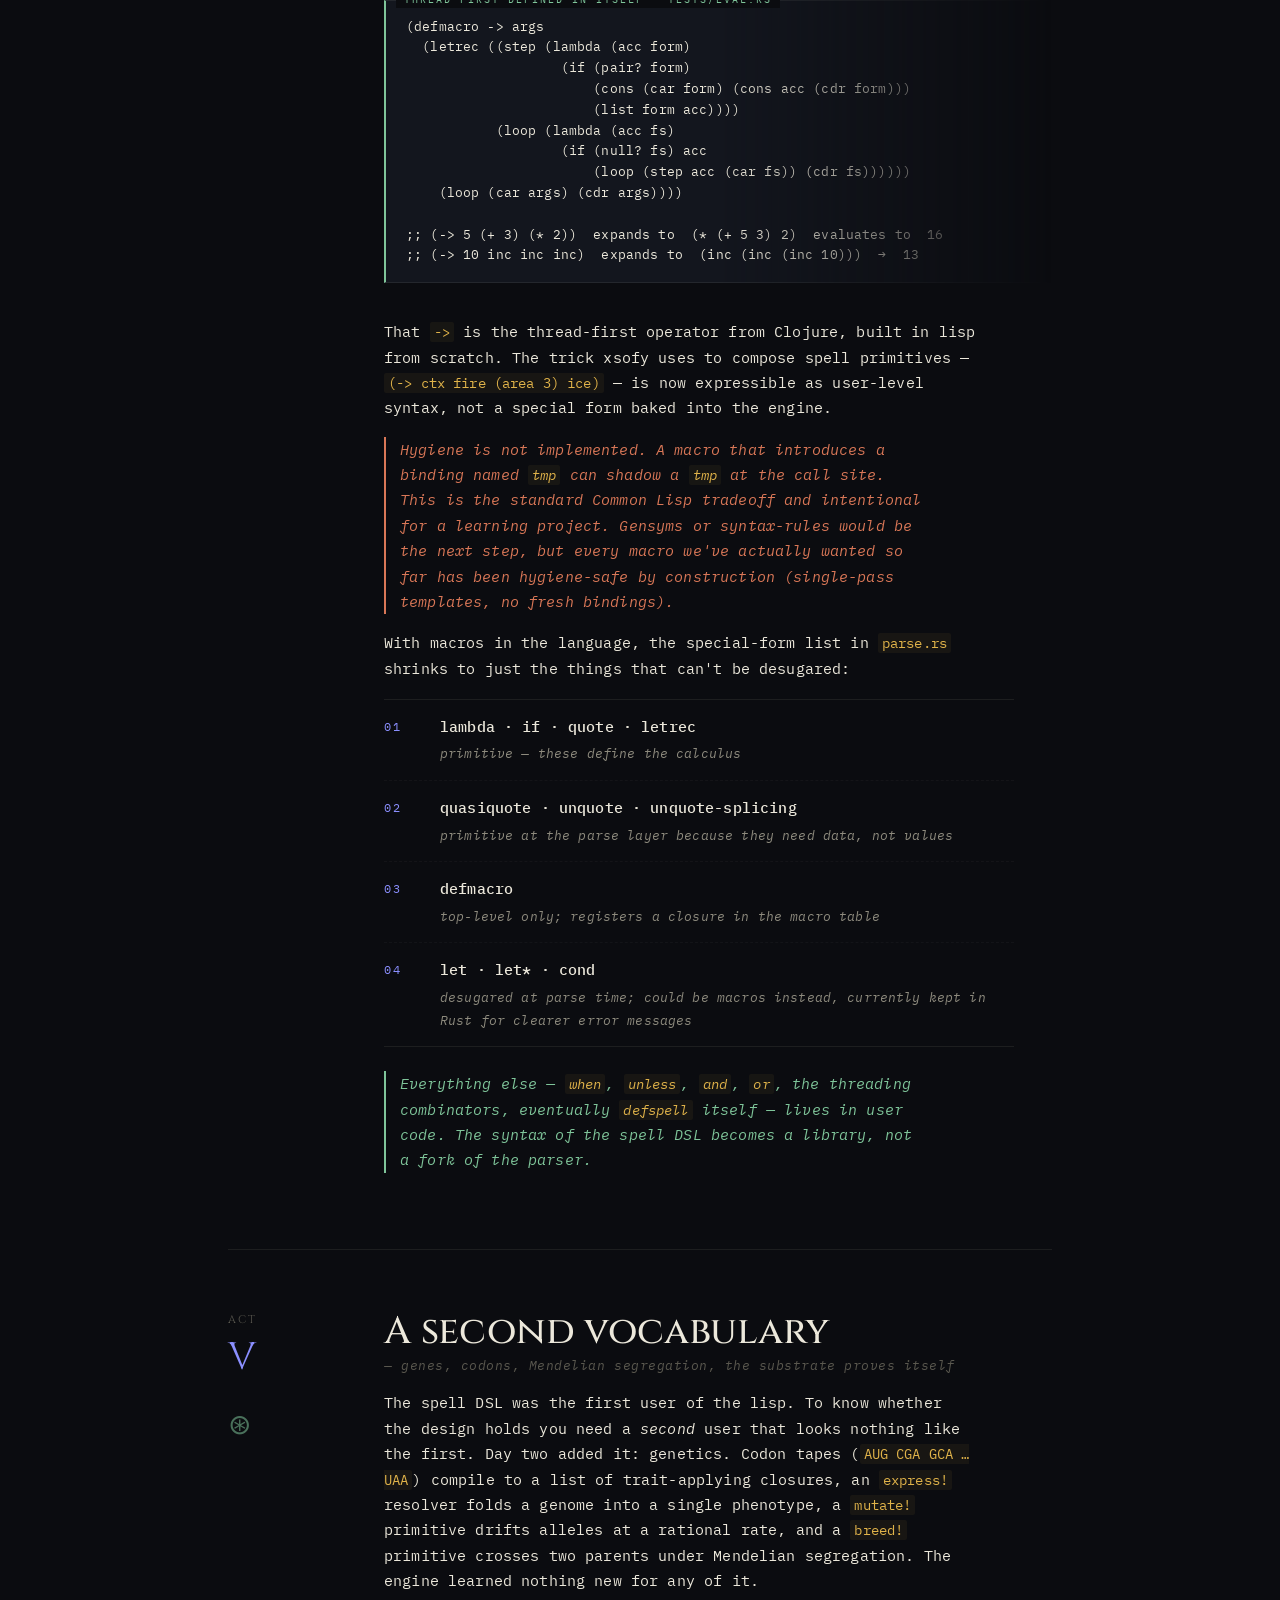
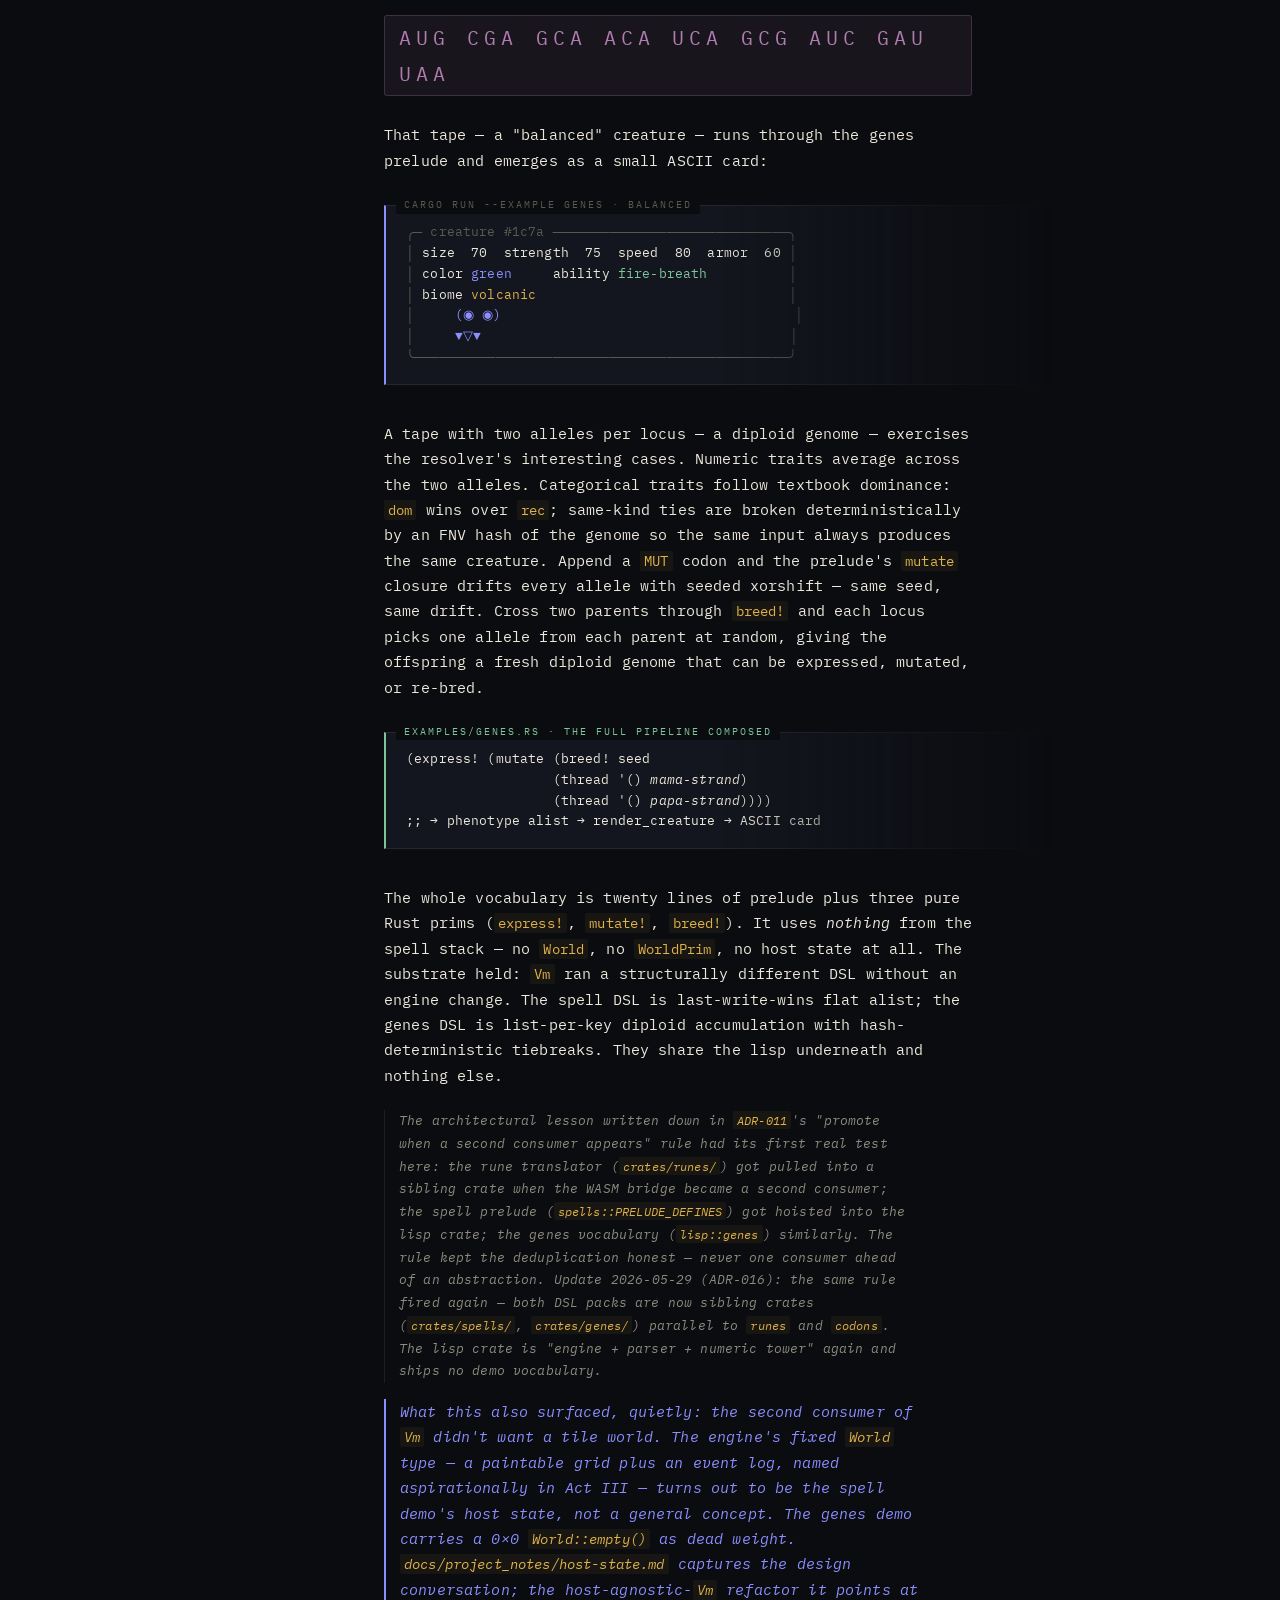
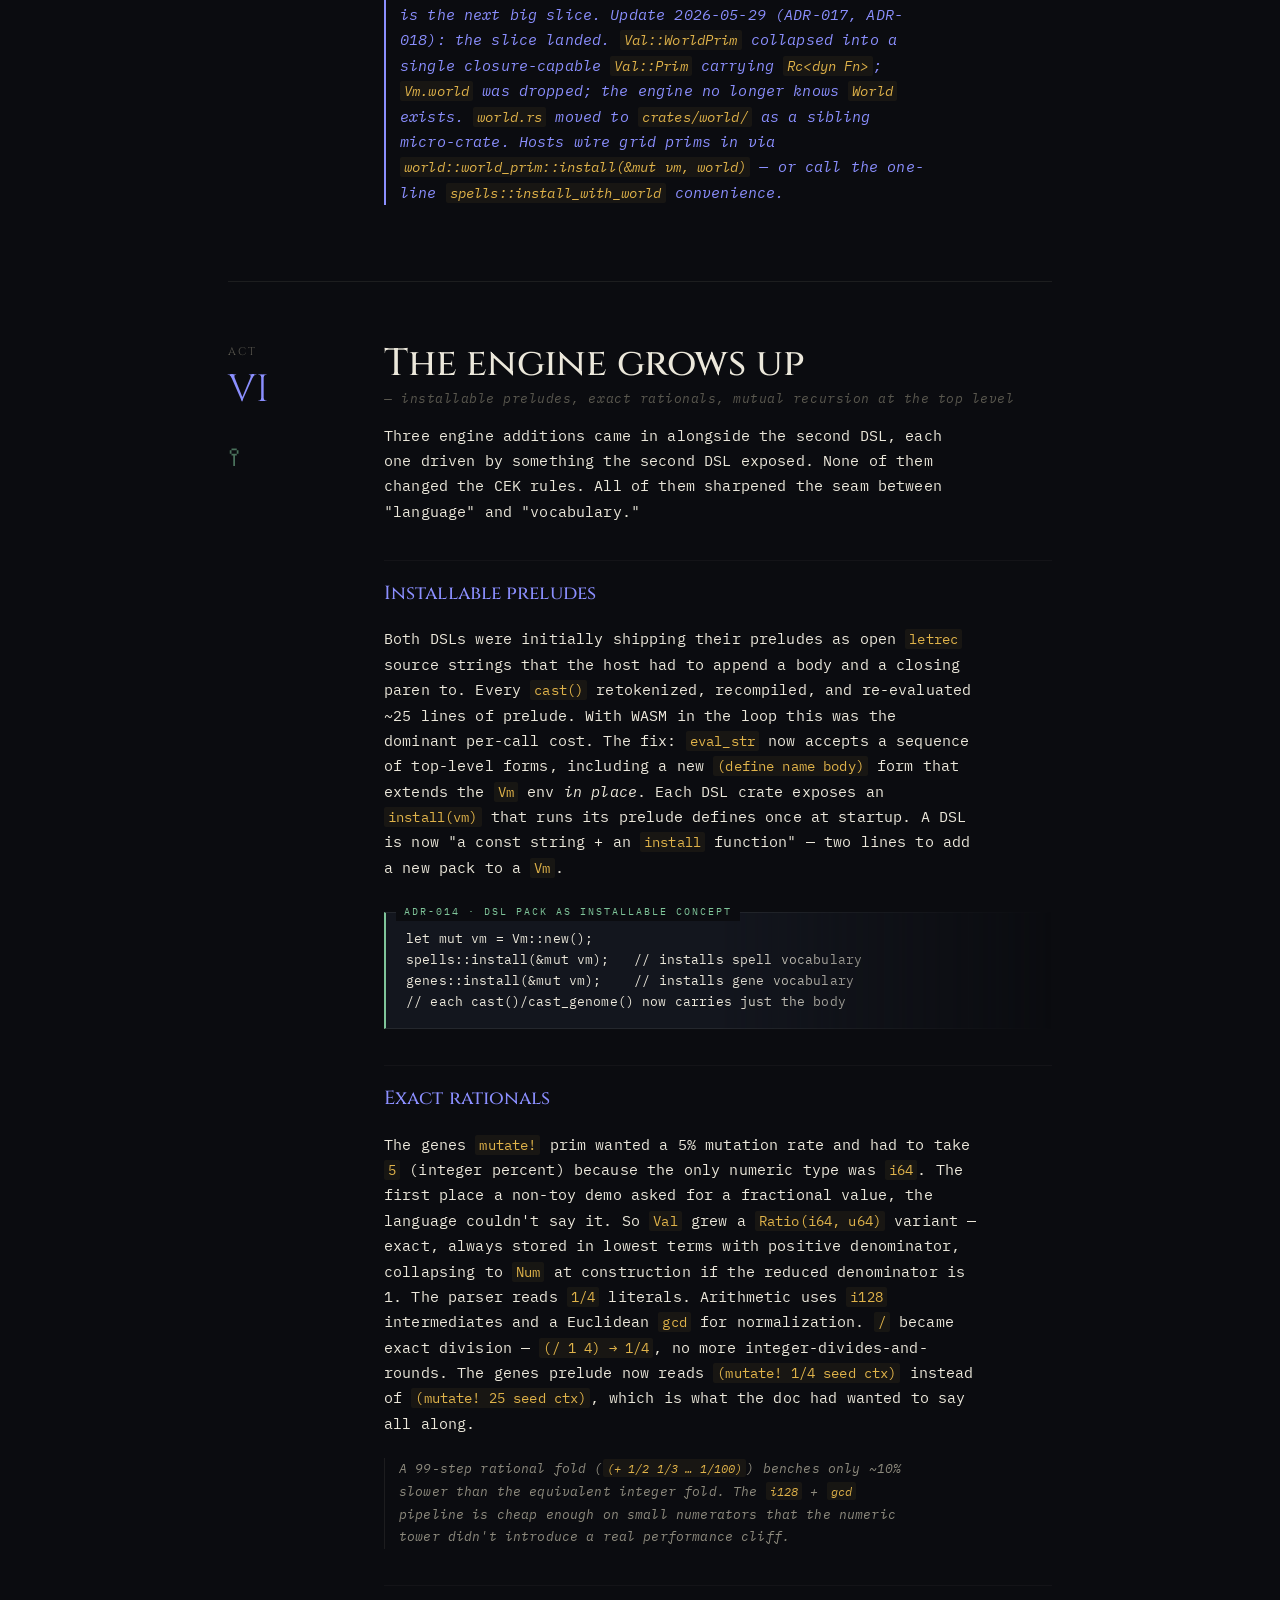
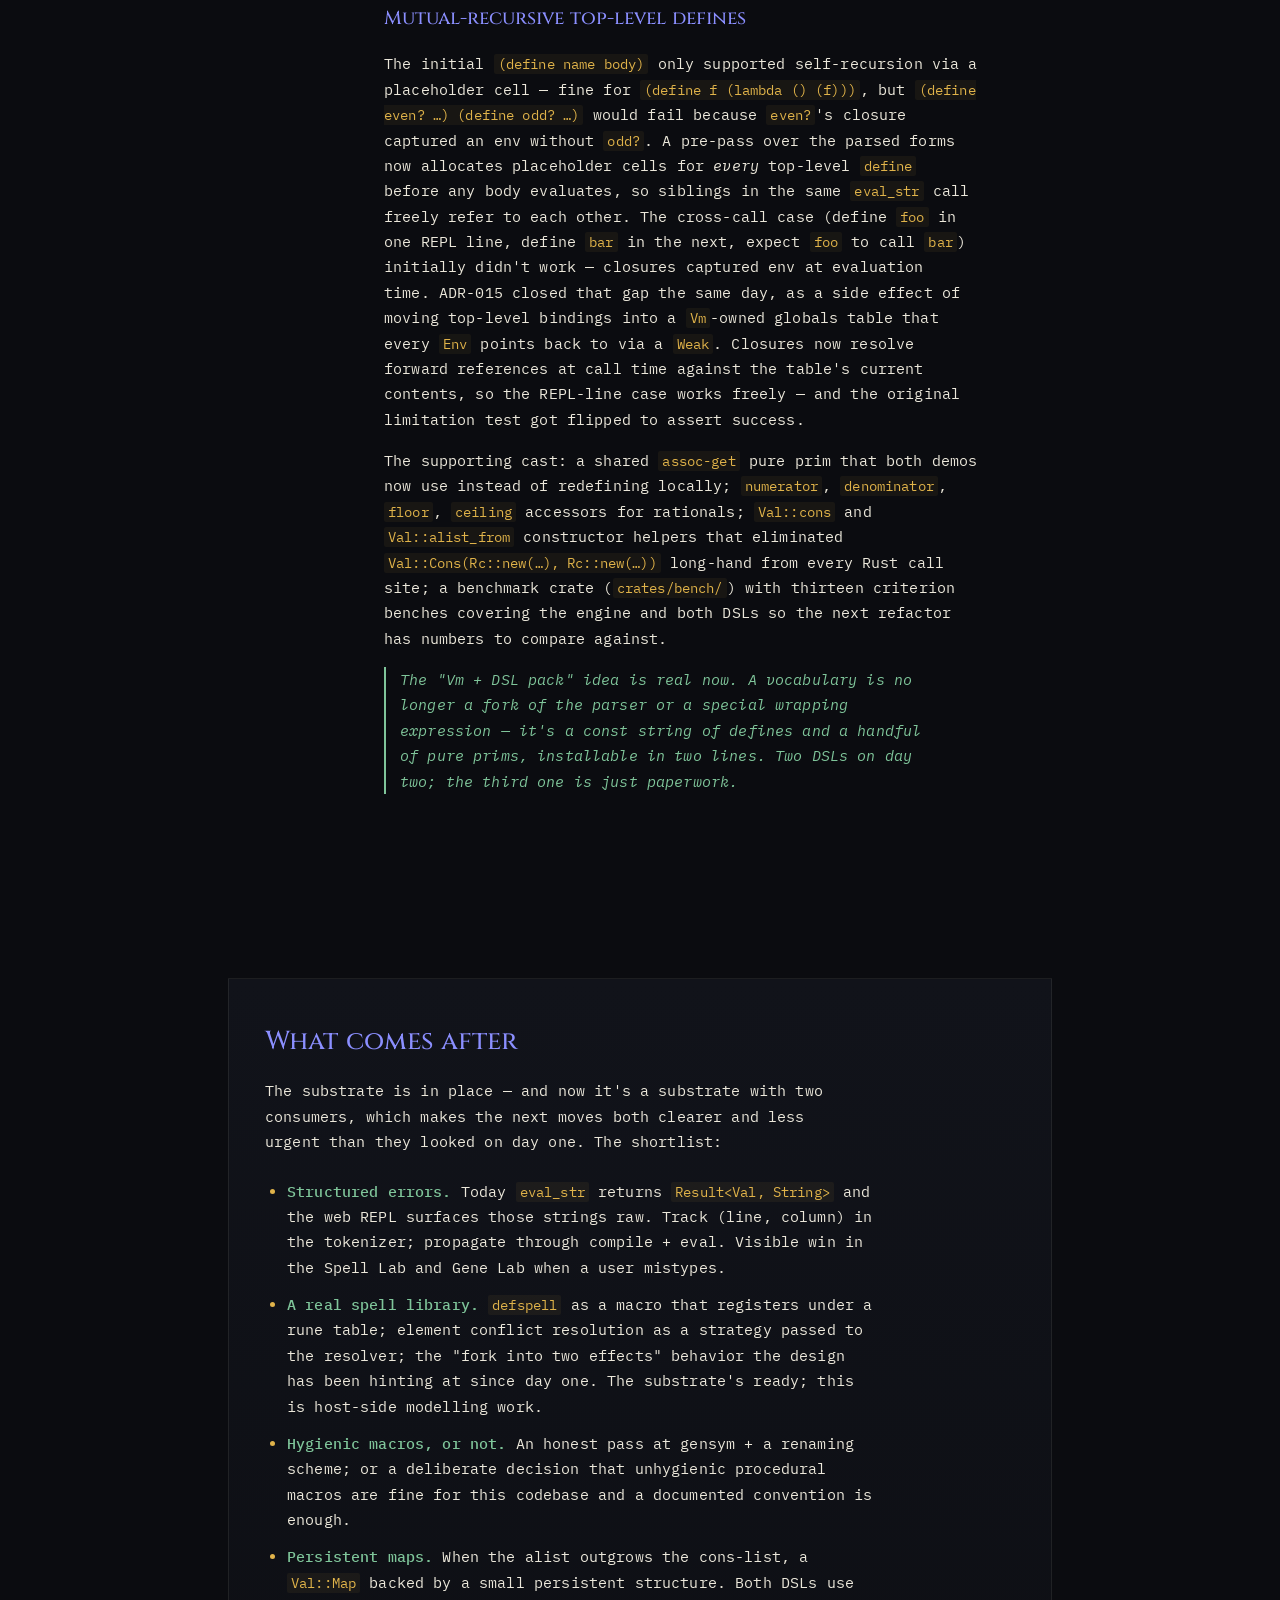
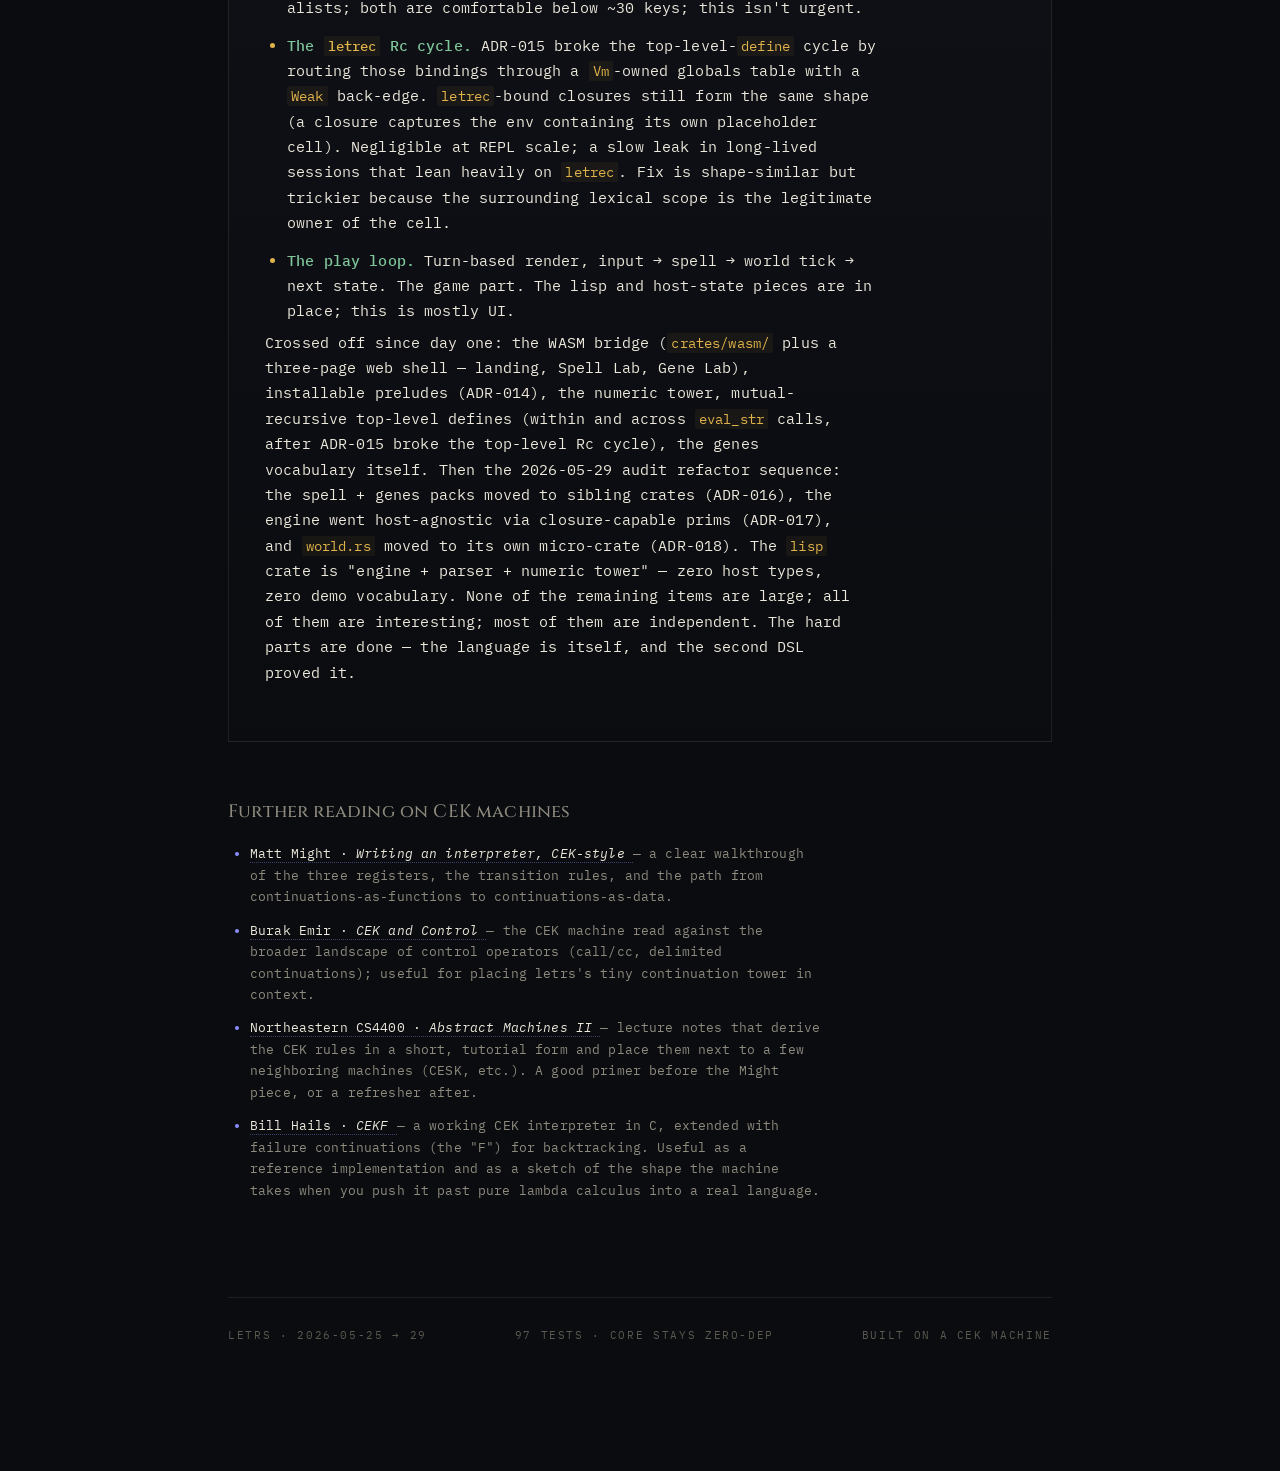
==== commit 6486870a: "docs: refresh letrs.html narrative for ADR-014–018 landings The single-page narrative tour was a sna" ====
--- a/docs/letrs.html
+++ b/docs/letrs.html
@@ -545,12 +545,12 @@
       </div>
       <h1>Let<span class="sigil">rs</span></h1>
       <p class="sub">
-        A CEK abstract machine, a small functional lisp grown on top, two structurally-different DSLs above that (spells over a tile world, genomes over a diploid resolver), and an engine that learned nothing new for either — built in zero-dependency Rust, with exact rationals, installable preludes, mutual-recursive top-level defines, and 78 tests.
+        A CEK abstract machine, a small functional lisp grown on top, two structurally-different DSLs above that (spells over a tile world, genomes over a diploid resolver), and an engine that learned nothing new for either — built in zero-dependency Rust, with exact rationals, installable preludes, mutual-recursive top-level defines, a host-agnostic <code>Vm</code>, and 97 tests.
       </p>
       <dl class="seal">
         <div><dt>Engine (zero-dep)</dt><dd>~1.6K LOC Rust</dd></div>
-        <div><dt>Sibling crates</dt><dd>runes · codons · wasm</dd></div>
-        <div><dt>Tests</dt><dd>78 passing</dd></div>
+        <div><dt>Sibling crates</dt><dd>runes · codons · spells · genes · world · wasm</dd></div>
+        <div><dt>Tests</dt><dd>97 passing</dd></div>
         <div><dt>Tail depth</dt><dd>100,000 verified</dd></div>
       </dl>
     </header>
@@ -965,6 +965,12 @@
           (<code>lisp::genes</code>) similarly. The rule kept the
           deduplication honest — never one consumer ahead of an
           abstraction.
+          <em>Update 2026-05-29 (ADR-016):</em> the same rule fired
+          again — both DSL packs are now sibling crates
+          (<code>crates/spells/</code>, <code>crates/genes/</code>)
+          parallel to <code>runes</code> and <code>codons</code>. The
+          lisp crate is "engine + parser + numeric tower" again and
+          ships no demo vocabulary.
         </p>
 
         <p class="note">
@@ -977,6 +983,16 @@
           weight. <code>docs/project_notes/host-state.md</code> captures
           the design conversation; the host-agnostic-<code>Vm</code>
           refactor it points at is the next big slice.
+          <em>Update 2026-05-29 (ADR-017, ADR-018):</em> the slice
+          landed. <code>Val::WorldPrim</code> collapsed into a single
+          closure-capable <code>Val::Prim</code> carrying
+          <code>Rc&lt;dyn Fn&gt;</code>; <code>Vm.world</code> was
+          dropped; the engine no longer knows <code>World</code>
+          exists. <code>world.rs</code> moved to <code>crates/world/</code>
+          as a sibling micro-crate. Hosts wire grid prims in via
+          <code>world::world_prim::install(&amp;mut vm, world)</code>
+          — or call the one-line
+          <code>spells::install_with_world</code> convenience.
         </p>
       </div>
     </section>
@@ -1062,9 +1078,15 @@
           the same <code>eval_str</code> call freely refer to each
           other. The cross-call case (define <code>foo</code> in one
           REPL line, define <code>bar</code> in the next, expect
-          <code>foo</code> to call <code>bar</code>) still doesn't
-          work — closures capture env at evaluation time — and that
-          limitation is documented and pinned by a test.
+          <code>foo</code> to call <code>bar</code>) initially didn't
+          work — closures captured env at evaluation time. ADR-015
+          closed that gap the same day, as a side effect of moving
+          top-level bindings into a <code>Vm</code>-owned globals
+          table that every <code>Env</code> points back to via a
+          <code>Weak</code>. Closures now resolve forward references
+          at call time against the table's current contents, so the
+          REPL-line case works freely — and the original limitation
+          test got flipped to assert success.
         </p>
 
         <p>
@@ -1099,20 +1121,6 @@
         urgent than they looked on day one. The shortlist:
       </p>
       <ul>
-        <li><strong>Host-agnostic <code>Vm</code>.</strong> Drop the
-          fixed <code>Val::WorldPrim</code> variant and the
-          <code>Rc&lt;RefCell&lt;World&gt;&gt;</code> field, switch to
-          closure-capable prims that capture whatever host state the
-          caller cares to expose. Move the <code>World</code> /
-          <code>Tile</code> code into its own sibling crate. ~150 LOC
-          of mechanical refactor, no behavior change, and the engine
-          stops naming any specific host type. Design rationale in
-          <code>docs/project_notes/host-state.md</code>.</li>
-        <li><strong>A <code>crates/world/</code> micro-crate.</strong>
-          <code>Grid&lt;T&gt;</code> + <code>EventLog</code> as a
-          reusable building block, opt-in for hosts whose state shape
-          fits. Sibling to <code>runes</code> and <code>codons</code>.
-          Companion to the host-agnostic <code>Vm</code> move.</li>
         <li><strong>Structured errors.</strong> Today
           <code>eval_str</code> returns <code>Result&lt;Val, String&gt;</code>
           and the web REPL surfaces those strings raw. Track
@@ -1133,6 +1141,16 @@
           the cons-list, a <code>Val::Map</code> backed by a small
           persistent structure. Both DSLs use alists; both are
           comfortable below ~30 keys; this isn't urgent.</li>
+        <li><strong>The <code>letrec</code> Rc cycle.</strong>
+          ADR-015 broke the top-level-<code>define</code> cycle by
+          routing those bindings through a <code>Vm</code>-owned
+          globals table with a <code>Weak</code> back-edge.
+          <code>letrec</code>-bound closures still form the same
+          shape (a closure captures the env containing its own
+          placeholder cell). Negligible at REPL scale; a slow leak in
+          long-lived sessions that lean heavily on <code>letrec</code>.
+          Fix is shape-similar but trickier because the surrounding
+          lexical scope is the legitimate owner of the cell.</li>
         <li><strong>The play loop.</strong> Turn-based render, input →
           spell → world tick → next state. The game part. The lisp
           and host-state pieces are in place; this is mostly UI.</li>
@@ -1140,8 +1158,16 @@
       <p>
         Crossed off since day one: the WASM bridge (<code>crates/wasm/</code>
         plus a three-page web shell — landing, Spell Lab, Gene Lab),
-        installable preludes, the numeric tower, mutual-recursive
-        top-level defines, the genes vocabulary itself. None of the
+        installable preludes (ADR-014), the numeric tower,
+        mutual-recursive top-level defines (within and across
+        <code>eval_str</code> calls, after ADR-015 broke the
+        top-level Rc cycle), the genes vocabulary itself. Then the
+        2026-05-29 audit refactor sequence: the spell + genes packs
+        moved to sibling crates (ADR-016), the engine went
+        host-agnostic via closure-capable prims (ADR-017), and
+        <code>world.rs</code> moved to its own micro-crate (ADR-018).
+        The <code>lisp</code> crate is "engine + parser + numeric
+        tower" — zero host types, zero demo vocabulary. None of the
         remaining items are large; all of them are interesting; most
         of them are independent. The hard parts are done — the
         language is itself, and the second DSL proved it.
@@ -1187,8 +1213,8 @@
     </div>
 
     <footer class="colophon">
-      <span>letrs · 2026-05-25 → 26</span>
-      <span>fifteen commits · 78 tests · core stays zero-dep</span>
+      <span>letrs · 2026-05-25 → 29</span>
+      <span>97 tests · core stays zero-dep</span>
       <span>built on a CEK machine</span>
     </footer>
 
